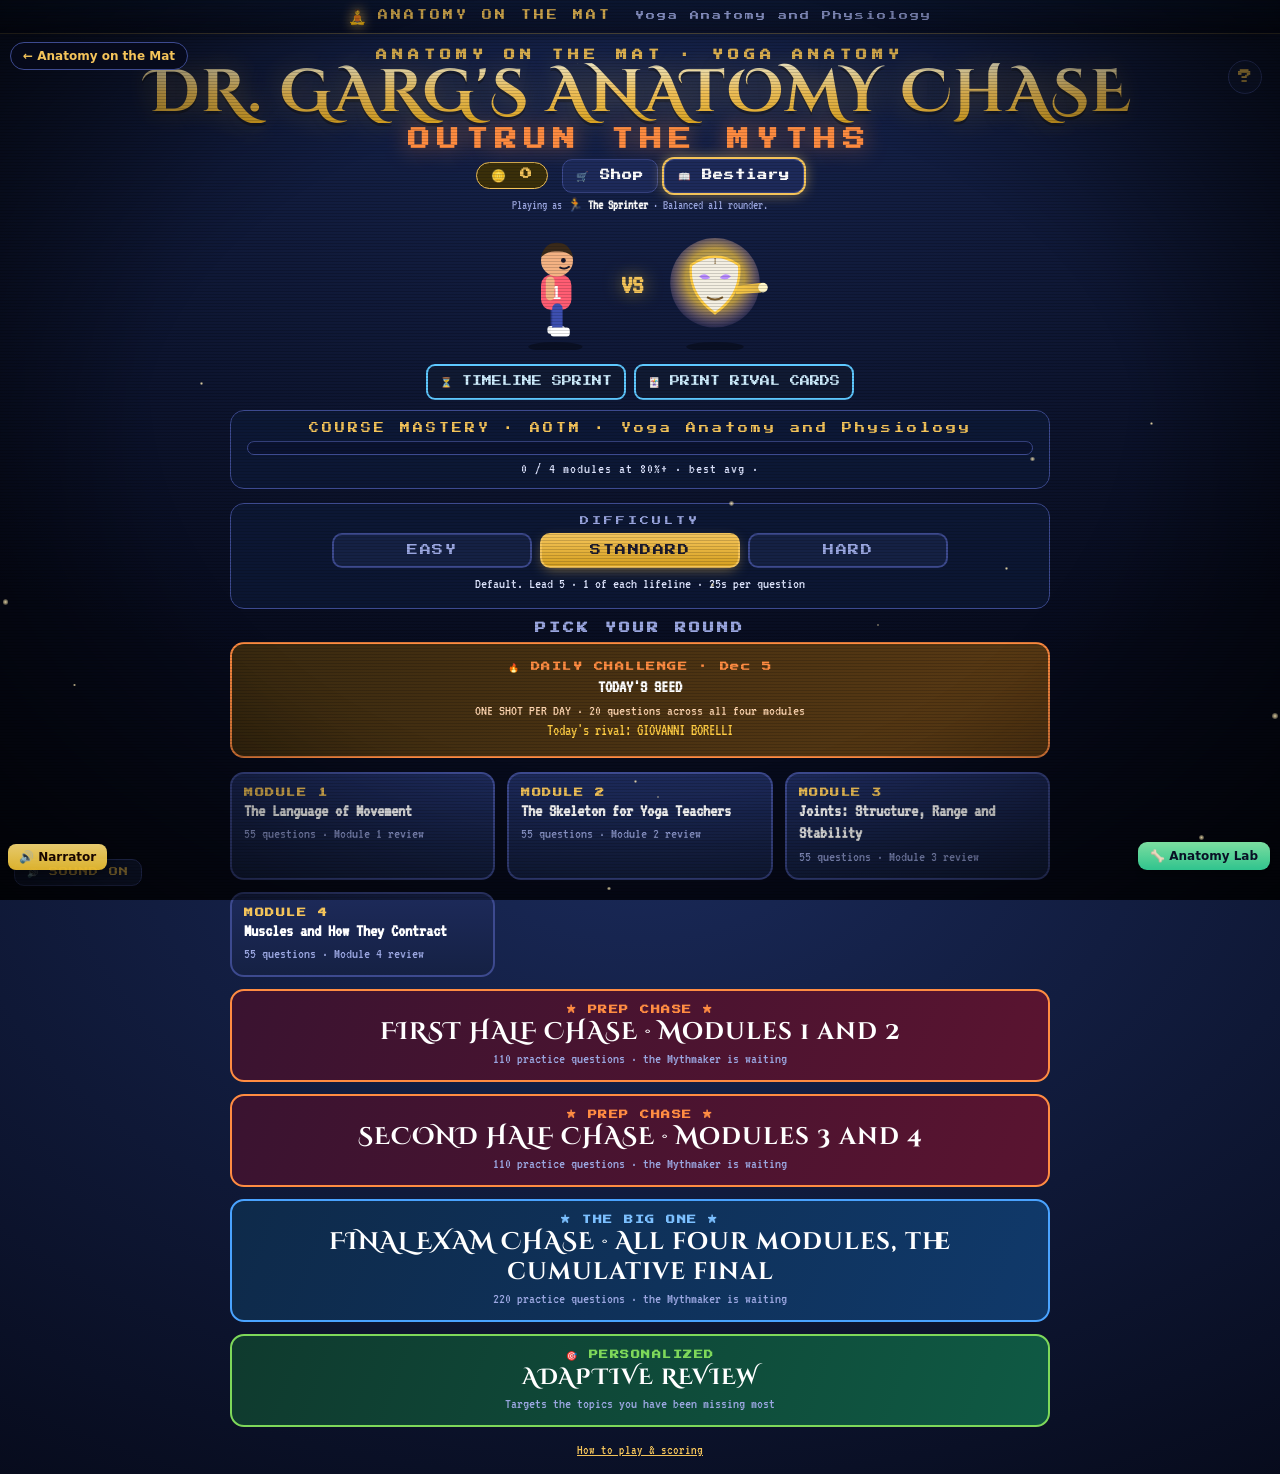
==== chase/index.html @ 0b1654d4 "Add files via upload" ====
<!DOCTYPE html>
<html lang="en">
<head>
<meta charset="UTF-8">
<meta name="viewport" content="width=device-width, initial-scale=1.0, viewport-fit=cover">
<meta name="theme-color" content="#0e1b3a">
<meta name="apple-mobile-web-app-capable" content="yes">
<meta name="apple-mobile-web-app-status-bar-style" content="black-translucent">
<meta name="apple-mobile-web-app-title" content="Anatomy Chase">
<title>Dr. Garg's Anatomy Chase · Anatomy on the Mat</title>
<style id="ngfx-style">
@media (prefers-reduced-motion:no-preference){
  button,[role="button"],.btn,[class*="btn"]{transition:transform .15s cubic-bezier(.34,1.56,.64,1),filter .2s ease,box-shadow .2s ease!important}
  button:hover,[role="button"]:hover,.btn:hover,[class*="btn"]:hover{transform:translateY(-2px) scale(1.02);filter:brightness(1.1)}
  button:active,[role="button"]:active,.btn:active,[class*="btn"]:active{transform:scale(.96);filter:brightness(.94)}
  body{animation:ngfxIn .5s ease both}
}
@keyframes ngfxIn{from{opacity:0}to{opacity:1}}
html{scroll-behavior:smooth}
.ngfx-rip{position:fixed;left:0;top:0;width:14px;height:14px;border-radius:50%;background:radial-gradient(circle,rgba(255,255,255,.7),rgba(255,255,255,0) 70%);pointer-events:none;transform:translate(-50%,-50%) scale(0);mix-blend-mode:screen;z-index:2147483600;animation:ngfxRip .5s ease-out forwards}
@keyframes ngfxRip{to{transform:translate(-50%,-50%) scale(13);opacity:0}}
</style>
<script id="ngfx-js">
(function(){if(window.__ngfx)return;window.__ngfx=1;
var rm=window.matchMedia&&window.matchMedia('(prefers-reduced-motion:reduce)').matches;if(rm)return;
document.addEventListener('click',function(e){var x=e.clientX,y=e.clientY;if(!x&&!y)return;var s=document.createElement('span');s.className='ngfx-rip';s.style.left=x+'px';s.style.top=y+'px';(document.body||document.documentElement).appendChild(s);setTimeout(function(){if(s.parentNode)s.parentNode.removeChild(s);},520);},true);
})();
</script>

<link rel="preconnect" href="https://fonts.googleapis.com">
<link rel="preconnect" href="https://fonts.gstatic.com" crossorigin>
<link href="https://fonts.googleapis.com/css2?family=Press+Start+2P&family=VT323&family=Cinzel+Decorative:wght@700;900&family=Silkscreen:wght@400;700&display=swap" rel="stylesheet">
<!-- Question banks inlined below (single-file deployment, Anatomy on the Mat) -->
<script>
/* ============================================================================
   ANATOMY ON THE MAT · YOGA ANATOMY — QUESTION BANKS
   Edit freely. Each question object:
     q  : the question prompt
     a  : array of answer choices (2–6)
     c  : array of correct answer index(es), 0-based. If more than one -> "select all that apply".
     t  : topic tag (used for analytics)
     fb : feedback shown after answering (optional but recommended)
   Keep this file in the SAME folder as index.html.
   ============================================================================ */
window.HOH3015DATA = {"course": "Anatomy on the Mat · Yoga Anatomy and Physiology", "slides": {"1": {"Why Anatomy": "Module 1, Lesson 1.1 \"Why anatomy makes a better yoga teacher\"", "Scope of Practice": "Module 1, Lesson 1.1 \"Why anatomy makes a better yoga teacher\"", "Fascia and Myths": "Module 1, Lesson 1.1 \"Why anatomy makes a better yoga teacher\"", "Anatomical Position": "Module 1, Lesson 1.2 \"Anatomical position, planes and axes, seen through three standing poses\"", "Directional Terms": "Module 1, Lesson 1.2 \"Anatomical position, planes and axes, seen through three standing poses\"", "Planes and Axes": "Module 1, Lesson 1.2 \"Anatomical position, planes and axes, seen through three standing poses\"", "Pose Analysis": "Module 1, Lesson 1.2 \"Anatomical position, planes and axes, seen through three standing poses\"", "Joint Movements": "Module 1, Lesson 1.3 \"Movement vocabulary: flexion, extension, abduction, adduction, rotation and special terms\"", "Ankle and Forearm": "Module 1, Lesson 1.3 \"Movement vocabulary: flexion, extension, abduction, adduction, rotation and special terms\"", "Shoulder Blade": "Module 1, Lesson 1.3 \"Movement vocabulary: flexion, extension, abduction, adduction, rotation and special terms\"", "Tissues": "Module 1, Lesson 1.4 \"Tissues in brief: bone, cartilage, ligament, tendon, fascia, muscle\""}, "2": {"Axial and Appendicular": "Module 2, Lesson 2.1 \"Axial and appendicular skeleton: what bones do\"", "Bone Basics": "Module 2, Lesson 2.1 \"Axial and appendicular skeleton: what bones do\"", "Teaching Judgment": "Module 2, Lesson 2.1 \"Axial and appendicular skeleton: what bones do\"", "Spine": "Module 2, Lesson 2.2 \"Skull, spine, ribs and sternum\"", "Ribs and Sternum": "Module 2, Lesson 2.2 \"Skull, spine, ribs and sternum\"", "Skull and Neck": "Module 2, Lesson 2.2 \"Skull, spine, ribs and sternum\"", "Shoulder Girdle": "Module 2, Lesson 2.3 \"Shoulder girdle and upper limb, down to the weight bearing hand\"", "Arm and Hand": "Module 2, Lesson 2.3 \"Shoulder girdle and upper limb, down to the weight bearing hand\"", "Pelvis and Hip": "Module 2, Lesson 2.4 \"Pelvis and lower limb, down to the foot as foundation\"", "Leg and Foot": "Module 2, Lesson 2.4 \"Pelvis and lower limb, down to the foot as foundation\"", "Landmarks": "Module 2, Lesson 2.5 \"Landmarks you can see and cue: ASIS, iliac crest, greater trochanter, acromion, C7, malleoli\""}, "3": {"Joint classes": "Module 3, Lesson 3.1 \"Fibrous, cartilaginous and synovial joints\"", "Synovial joints": "Module 3, Lesson 3.2 \"The six synovial joint types and the movements each allows\"", "Movement terms": "Module 3, Lesson 3.2 \"The six synovial joint types and the movements each allows\"", "Pose actions": "Module 3, Lesson 3.2 \"The six synovial joint types and the movements each allows\"", "Knee": "Module 3, Lesson 3.2 \"The six synovial joint types and the movements each allows\"", "Tension vs compression": "Module 3, Lesson 3.3 \"Range of motion: tension versus compression and individual bone shape\"", "Bone shape": "Module 3, Lesson 3.3 \"Range of motion: tension versus compression and individual bone shape\"", "Passive stability": "Module 3, Lesson 3.4 \"Joint stabilization: passive (ligament, capsule, bony fit) and active (muscle)\"", "Active stability": "Module 3, Lesson 3.4 \"Joint stabilization: passive (ligament, capsule, bony fit) and active (muscle)\"", "Hip and shoulder": "Module 3, Lesson 3.4 \"Joint stabilization: passive (ligament, capsule, bony fit) and active (muscle)\"", "Hypermobility": "Module 3, Lesson 3.5 \"Hypermobility and hypomobility in the yoga room\""}, "4": {"Muscle structure": "Module 4, Lesson 4.1 \"Muscle structure and how a muscle shortens\"", "Sliding filament": "Module 4, Lesson 4.1 \"Muscle structure and how a muscle shortens\"", "Motor units": "Module 4, Lesson 4.1 \"Muscle structure and how a muscle shortens\"", "Contraction types": "Module 4, Lesson 4.2 \"Concentric, eccentric and isometric: lowering through Chaturanga, holding Chair\"", "Muscle roles": "Module 4, Lesson 4.3 \"Agonist, antagonist, synergist and stabilizer\"", "Cueing language": "Module 4, Lesson 4.3 \"Agonist, antagonist, synergist and stabilizer\"", "Reflexes and sensors": "Module 4, Lesson 4.4 \"Reciprocal inhibition, the stretch reflex and the Golgi tendon organ\"", "PNF stretching": "Module 4, Lesson 4.4 \"Reciprocal inhibition, the stretch reflex and the Golgi tendon organ\"", "Flexibility science": "Module 4, Lesson 4.5 \"What flexibility is: nervous system tolerance and tissue length\"", "Fascia": "Module 4, Lesson 4.6 \"Fascia without the hype\"", "Bridge": "Module 4, Lesson 4.7 \"Pose lab: muscle roles in Warrior III and Bridge\"", "Warrior III": "Module 4, Lesson 4.7 \"Pose lab: muscle roles in Warrior III and Bridge\""}}, "weeks": {"1": {"title": "Chapter 1: The Language of Movement", "questions": [{"q": "A new teacher says, \"I do not need anatomy words, I just say what feels right.\" Which benefit of shared anatomy vocabulary best answers her?", "a": ["It lets her diagnose the injuries students bring to class", "It removes the need to watch how students actually move", "It proves that one perfect alignment fits every body", "Cues mean the same thing to every student every time"], "c": [3], "t": "Why Anatomy", "fb": "Shared words make cues precise and repeatable. Diagnosing is outside a teacher's scope, and vocabulary never replaces watching the room.", "d": "e", "s": "Module 1, Lesson 1.1 \"Why anatomy makes a better yoga teacher\""}, {"q": "Which order do the four steps of every lesson in this course follow?", "a": ["See it, Feel it, Cue it, Check it", "Feel it, See it, Check it, Cue it", "See it, Cue it, Feel it, Check it", "Cue it, See it, Feel it, Check it"], "c": [0], "t": "Why Anatomy", "fb": "You look at the structure, find it in your own body, turn it into plain words, then test yourself. Cueing before feeling is tempting, but you cannot cue well what you have not felt.", "d": "m", "s": "Module 1, Lesson 1.1 \"Why anatomy makes a better yoga teacher\""}, {"q": "Two students in the same Warrior II look quite different from each other. What best explains this?", "a": ["Only one of them has learned the one correct alignment for the pose", "The pose has no real shape so anything counts as Warrior II", "The less flexible student is simply not practising hard enough yet", "Bones, joints and connective tissue vary from person to person"], "c": [3], "t": "Why Anatomy", "fb": "Body structure varies, so the same pose looks and feels different in different bodies. Assuming one student is wrong ignores that variation.", "d": "m", "s": "Module 1, Lesson 1.1 \"Why anatomy makes a better yoga teacher\""}, {"q": "During Triangle, a student mentions sharp pain along the inside of her knee. What is the best first response?", "a": ["Tell her which ligament is probably sprained and what will fix it fast", "Cue her to hold the pose a little longer so the joint adapts to it", "Offer an easier option or rest, and suggest a clinician if pain persists", "Say nothing to her unless she brings it up a second time in class"], "c": [2], "t": "Scope of Practice", "fb": "Teachers adapt and refer. Naming a likely injury is diagnosing, and holding longer through sharp pain is poor advice in any class.", "d": "e", "s": "Module 1, Lesson 1.1 \"Why anatomy makes a better yoga teacher\""}, {"q": "A student reports numbness and tingling down one leg in a Forward Fold. What fits a yoga teacher's scope?", "a": ["Say it is probably sciatica and suggest some stretches to try at home", "Ask her to breathe through it for a few more rounds to see if it settles", "Adjust her pelvis by hand to relieve the pressure on the nerve", "Ease out, offer a comfortable option and suggest a doctor or physical therapist"], "c": [3], "t": "Scope of Practice", "fb": "Numbness and tingling call for a referral, not a guess. Saying it is probably sciatica is a diagnosis a teacher cannot make.", "d": "m", "s": "Module 1, Lesson 1.1 \"Why anatomy makes a better yoga teacher\""}, {"q": "Why is telling a student \"your pelvis is out\" outside a teacher's scope, even for a teacher who knows anatomy well?", "a": ["Teachers are not allowed to use any body part names in a yoga class", "A diagnosis needs a history, an exam and sometimes imaging, so a guess may be wrong", "Pain in a pose only ever comes from muscle, so any guess is pointless", "Students do not want to hear anything about their own bodies in class"], "c": [1], "t": "Scope of Practice", "fb": "Even trained clinicians need more than a look at a pose to diagnose. Anatomy knowledge is still valuable for adapting poses and deciding when to refer.", "d": "h", "s": "Module 1, Lesson 1.1 \"Why anatomy makes a better yoga teacher\""}, {"q": "Which of these claims about yoga is well supported by research?", "a": ["Slow breathing can calm many people", "Twists wring toxins out of the organs", "Stretching releases emotions stored in fascia", "One perfect alignment suits every body"], "c": [0], "t": "Fascia and Myths", "fb": "Calming breath work has reasonable support. The other three are popular claims without good evidence, and bones vary too much for one alignment to fit all.", "d": "e", "s": "Module 1, Lesson 1.1 \"Why anatomy makes a better yoga teacher\""}, {"q": "Which statement to a class is both accurate and within a teacher's scope?", "a": ["This pose realigns your pelvis, so your back pain should fade away by itself", "Holding here releases old emotions that are stored deep in your fascia", "This shape is the one correct shape for every skeleton in the room", "Standing poses load your bones and muscles, and practice can improve balance"], "c": [3], "t": "Fascia and Myths", "fb": "Regular loading and improved balance are reasonably supported. The other statements promise treatment, repeat an unproven myth, or ignore how much bones differ.", "d": "h", "s": "Module 1, Lesson 1.1 \"Why anatomy makes a better yoga teacher\""}, {"q": "In the Feel it step, students sway in Mountain before learning any new terms. Why does feeling come first?", "a": ["Feeling comes first, and words then make the sensation shareable", "Words are unimportant once a student can feel a pose in their own body", "A felt sensation is enough to prove that the anatomy claim is true", "Students cannot learn any new words until they can name every muscle"], "c": [0], "t": "Why Anatomy", "fb": "Anatomy you have felt sticks better, and then words let you share it. Feeling something does not prove an anatomical claim, and you do not need every muscle name first.", "d": "m", "s": "Module 1, Lesson 1.1 \"Why anatomy makes a better yoga teacher\""}, {"q": "In anatomical position, where do the palms and thumbs point?", "a": ["Palms back, thumbs toward the body", "Palms forward, thumbs away from the body", "Palms toward the thighs, thumbs pointing forward", "Palms up, thumbs pointing toward the feet"], "c": [1], "t": "Anatomical Position", "fb": "Palms face forward with the thumbs out to the sides. Palms toward the thighs is the relaxed Mountain habit, not anatomical position.", "d": "e", "s": "Module 1, Lesson 1.2 \"Anatomical position, planes and axes, seen through three standing poses\""}, {"q": "Why do anatomists use one agreed starting posture?", "a": ["So every pose can be judged as either correct or incorrect by teachers", "So students learn to stand with one perfect alignment all the time", "So movement terms no longer need a specific joint to be named", "So up, front and inward mean the same in whatever position a body is"], "c": [3], "t": "Anatomical Position", "fb": "Anatomical position is a reference map, not a standard of correct posture. Terms are named from it, so they stay the same however a body is lying or twisting.", "d": "m", "s": "Module 1, Lesson 1.2 \"Anatomical position, planes and axes, seen through three standing poses\""}, {"q": "What is the main difference between Mountain pose and anatomical position?", "a": ["In Mountain the feet are turned out to the sides", "In Mountain the knees are always slightly bent", "In Mountain the palms usually face the thighs, not forward", "In Mountain the head tilts slightly up"], "c": [2], "t": "Anatomical Position", "fb": "Mountain is almost identical, but most students let the palms rest toward the thighs. Turn the palms forward and they are in anatomical position.", "d": "e", "s": "Module 1, Lesson 1.2 \"Anatomical position, planes and axes, seen through three standing poses\""}, {"q": "A student stands in Mountain. Which statement is correct?", "a": ["The knees are superior to the ankles", "The knees are inferior to the ankles", "The ankles are proximal to the knees", "The ankles are medial to the knees"], "c": [0], "t": "Directional Terms", "fb": "Superior means toward the head, so the knees sit above the ankles. Proximal and distal describe limbs, and the ankle is actually distal to the knee, not proximal.", "d": "m", "s": "Module 1, Lesson 1.2 \"Anatomical position, planes and axes, seen through three standing poses\""}, {"q": "Which term describes the big toe compared with the little toe?", "a": ["Medial", "Lateral", "Distal", "Posterior"], "c": [0], "t": "Directional Terms", "fb": "The big toe is toward the midline of the body, so it is on the medial side of the foot. Lateral is the opposite, away from the midline.", "d": "e", "s": "Module 1, Lesson 1.2 \"Anatomical position, planes and axes, seen through three standing poses\""}, {"q": "In Downward Dog, how is the wrist described relative to the elbow?", "a": ["Distal, as it is farther out", "Proximal, because it is closer to the trunk", "Superior, because it is nearer the head", "Medial, because it is closer to the midline"], "c": [0], "t": "Directional Terms", "fb": "Distal means farther from where the limb joins the trunk, and the wrist is farther out than the elbow. Proximal describes the elbow relative to the wrist.", "d": "e", "s": "Module 1, Lesson 1.2 \"Anatomical position, planes and axes, seen through three standing poses\""}, {"q": "Which plane divides the body into left and right parts?", "a": ["Frontal plane", "Sagittal plane", "Transverse plane", "Horizontal plane"], "c": [1], "t": "Planes and Axes", "fb": "The sagittal plane splits left from right, and forward and back movements happen in it. The frontal plane splits front from back.", "d": "e", "s": "Module 1, Lesson 1.2 \"Anatomical position, planes and axes, seen through three standing poses\""}, {"q": "A student folds forward from Mountain. Around which axis does the fold turn?", "a": ["A vertical axis running from head to toe", "A front to back axis through the navel", "A diagonal axis through the shoulders", "A side to side axis through the hips"], "c": [3], "t": "Planes and Axes", "fb": "A forward fold happens in the sagittal plane, and its hinge is a side to side line through the hips. A vertical axis belongs to twisting.", "d": "m", "s": "Module 1, Lesson 1.2 \"Anatomical position, planes and axes, seen through three standing poses\""}, {"q": "In a seated twist, the spine turns around which axis?", "a": ["A side to side axis through the hips", "A front to back axis through the chest", "A vertical axis running head to toe", "No axis, because twists are not hinge movements"], "c": [2], "t": "Planes and Axes", "fb": "Twisting is rotation in the transverse plane and it turns around a vertical axis. The side to side axis is the hinge of forward folds.", "d": "m", "s": "Module 1, Lesson 1.2 \"Anatomical position, planes and axes, seen through three standing poses\""}, {"q": "When the arms lift out to the sides into Warrior II, they move in the frontal plane. Which axis do they turn around?", "a": ["A side to side axis", "A front to back axis", "A vertical axis", "There is no axis for arm movements"], "c": [1], "t": "Planes and Axes", "fb": "Every plane has a matching axis at right angles to it, and for the frontal plane that is a front to back line. A side to side axis goes with forward and back movement.", "d": "h", "s": "Module 1, Lesson 1.2 \"Anatomical position, planes and axes, seen through three standing poses\""}, {"q": "How does an axis relate to its plane of movement?", "a": ["It lies flat within the plane, like a sheet", "It sits at right angles to the plane, like a hinge", "It runs parallel to the plane along its edge", "It is the same thing as the plane in a different name"], "c": [1], "t": "Planes and Axes", "fb": "The axis is a hinge line at right angles to the plane it turns through. Thinking of a door hinge helps, since the door swings in a plane the hinge stands square to.", "d": "m", "s": "Module 1, Lesson 1.2 \"Anatomical position, planes and axes, seen through three standing poses\""}, {"q": "Which of these movements is mainly in the sagittal plane?", "a": ["Lifting the arms out to the sides into Warrior II", "Lifting the arms forward, as in Warrior I", "Turning the chest into a seated twist", "Tilting sideways in Gate pose"], "c": [1], "t": "Planes and Axes", "fb": "Forward and back movement is sagittal, so raising the arms in front of you fits. Out to the side is frontal, and turning is transverse.", "d": "m", "s": "Module 1, Lesson 1.2 \"Anatomical position, planes and axes, seen through three standing poses\""}, {"q": "In Warrior II a student bends the front knee. In which plane does that knee movement mainly happen?", "a": ["The frontal plane of that leg", "The transverse plane of that leg", "The sagittal plane of that leg", "It happens in no plane"], "c": [2], "t": "Pose Analysis", "fb": "The knee bends forward and back relative to the leg, which is sagittal motion for the knee. The arms and the hip turn use other planes, which is why real poses mix planes.", "d": "h", "s": "Module 1, Lesson 1.2 \"Anatomical position, planes and axes, seen through three standing poses\""}, {"q": "A teacher cues Triangle as if the body is pressed between two panes of glass. What is the best refinement?", "a": ["The image is exact, so any turn of the pelvis is an error that needs fixing", "The image only applies to poses that happen in the sagittal plane", "The glass means the front hip should not flex or turn at all", "The frontal plane is a useful guide, but most pelvises turn a little toward the floor"], "c": [3], "t": "Pose Analysis", "fb": "Planes are a naming tool, not a demand that a pose stay flat. Forcing the pelvis flat can strain the knee or lower back.", "d": "h", "s": "Module 1, Lesson 1.2 \"Anatomical position, planes and axes, seen through three standing poses\""}, {"q": "Which description of Triangle matches the lesson?", "a": ["The front hip flexes and the trunk tilts sideways in the frontal plane", "The front hip extends and the trunk rotates in the transverse plane, all at once", "The front hip adducts and the trunk flexes forward over the front thigh", "The front hip rotates internally and the trunk extends backward"], "c": [0], "t": "Pose Analysis", "fb": "The front hip flexes as the pelvis tips over the front thigh, and the trunk adds side tilt in the frontal plane. The other options reverse the actions.", "d": "m", "s": "Module 1, Lesson 1.2 \"Anatomical position, planes and axes, seen through three standing poses\""}, {"q": "A student bends her knees to sit into Chair pose. What happens to the angle at her knees?", "a": ["It decreases, which is flexion", "It increases, which is extension", "It stays the same, which is rotation", "It decreases, which is abduction"], "c": [0], "t": "Joint Movements", "fb": "Flexion usually decreases the angle between two bones, and bending the knees does exactly that. Extension would be the return to standing.", "d": "e", "s": "Module 1, Lesson 1.3 \"Movement vocabulary: flexion, extension, abduction, adduction, rotation and special terms\""}, {"q": "After Warrior II, a student lowers her arms back to her sides. What is that movement called?", "a": ["Abduction", "Extension", "Adduction", "Internal rotation"], "c": [2], "t": "Joint Movements", "fb": "Moving a limb toward the midline is adduction. Abduction is the lift out to the side, which is the tempting partner term.", "d": "e", "s": "Module 1, Lesson 1.3 \"Movement vocabulary: flexion, extension, abduction, adduction, rotation and special terms\""}, {"q": "A student turns her thigh so the knee points inward. What movement is this at the hip?", "a": ["Internal rotation", "External rotation", "Adduction", "Flexion"], "c": [0], "t": "Joint Movements", "fb": "Internal, or medial, rotation turns the front of the limb toward the midline. External rotation turns it away, as in the front leg of Warrior II.", "d": "e", "s": "Module 1, Lesson 1.3 \"Movement vocabulary: flexion, extension, abduction, adduction, rotation and special terms\""}, {"q": "Which pair of movements belongs mainly in the transverse plane?", "a": ["Flexion and extension", "Internal and external rotation", "Abduction and adduction", "Dorsiflexion and plantarflexion"], "c": [1], "t": "Joint Movements", "fb": "Rotations turn around a vertical axis in the transverse plane. Flexion, extension, dorsiflexion and plantarflexion are sagittal, while abduction and adduction are frontal.", "d": "m", "s": "Module 1, Lesson 1.3 \"Movement vocabulary: flexion, extension, abduction, adduction, rotation and special terms\""}, {"q": "With her arms already at shoulder height, a student sweeps them back and out from in front of her into Warrior II. What is this movement?", "a": ["Shoulder extension", "Circumduction", "Horizontal abduction", "Lateral flexion"], "c": [2], "t": "Joint Movements", "fb": "An arm at shoulder height sweeping back and out is horizontal abduction. Circumduction is a circle, and lateral flexion is a side bend of the spine.", "d": "m", "s": "Module 1, Lesson 1.3 \"Movement vocabulary: flexion, extension, abduction, adduction, rotation and special terms\""}, {"q": "A student draws big arm circles as a warm up. What is circumduction made of?", "a": ["A single long rotation around a vertical axis in one plane", "Flexion and extension done very quickly, over and over", "Flexion, abduction, extension and adduction in sequence", "Elevation and depression of both shoulder blades"], "c": [2], "t": "Joint Movements", "fb": "Circumduction is not a separate kind of movement but a combination of four in sequence. Shoulder blade terms describe a different structure.", "d": "m", "s": "Module 1, Lesson 1.3 \"Movement vocabulary: flexion, extension, abduction, adduction, rotation and special terms\""}, {"q": "A student bends her spine sideways in Gate pose. What is this movement called?", "a": ["Horizontal abduction", "Spinal rotation", "Lateral flexion", "Circumduction"], "c": [2], "t": "Joint Movements", "fb": "Side bending of the spine or neck is lateral flexion, and it happens in the frontal plane. Rotation would be a twist instead.", "d": "m", "s": "Module 1, Lesson 1.3 \"Movement vocabulary: flexion, extension, abduction, adduction, rotation and special terms\""}, {"q": "In Eagle pose the arms sweep across the chest at shoulder height. Which term and plane fit best?", "a": ["Adduction, in the frontal plane of the body", "Flexion, in the sagittal plane of the body", "Horizontal adduction, transverse plane", "Circumduction, in the sagittal plane again"], "c": [2], "t": "Joint Movements", "fb": "An arm at shoulder height sweeping across the chest is horizontal adduction, and it belongs to the transverse plane. Plain adduction would bring the arm down toward the side.", "d": "h", "s": "Module 1, Lesson 1.3 \"Movement vocabulary: flexion, extension, abduction, adduction, rotation and special terms\""}, {"q": "The tops of the feet rest on the mat in Cobra. What is happening at the ankles?", "a": ["Dorsiflexion", "Eversion", "Inversion", "Plantarflexion"], "c": [3], "t": "Ankle and Forearm", "fb": "Pointing the foot is plantarflexion. Dorsiflexion is the opposite, bringing the top of the foot toward the shin as in Chair.", "d": "e", "s": "Module 1, Lesson 1.3 \"Movement vocabulary: flexion, extension, abduction, adduction, rotation and special terms\""}, {"q": "In Tree pose the standing foot wobbles as the sole tilts inward and outward. What are these two movements?", "a": ["Inversion and eversion", "Dorsiflexion and plantarflexion", "Pronation and supination", "Adduction and abduction"], "c": [0], "t": "Ankle and Forearm", "fb": "Inversion tilts the sole in and eversion tilts it out, and you feel both as tiny balance corrections. Pronation and supination belong to the forearm.", "d": "m", "s": "Module 1, Lesson 1.3 \"Movement vocabulary: flexion, extension, abduction, adduction, rotation and special terms\""}, {"q": "A student places her hands on the mat in Downward Dog. What position are her forearms in?", "a": ["Supinated, with the palms turned up", "Everted, with the palms turned out", "Elevated, with the palms turned back", "Pronated, with the palms turned down"], "c": [3], "t": "Ankle and Forearm", "fb": "Pronation turns the palm down. Supination turns it up, which is the tempting opposite term.", "d": "m", "s": "Module 1, Lesson 1.3 \"Movement vocabulary: flexion, extension, abduction, adduction, rotation and special terms\""}, {"q": "A teacher uses the trick that you can hold a bowl of soup in a supinated hand. Which position does this recall?", "a": ["Palm turned up", "Palm turned down", "Palm turned outward with the thumb down", "Palm turned toward the thigh"], "c": [0], "t": "Ankle and Forearm", "fb": "Supination turns the palm up, like carrying soup. Pronation turns it down, as on the mat in Downward Dog.", "d": "m", "s": "Module 1, Lesson 1.3 \"Movement vocabulary: flexion, extension, abduction, adduction, rotation and special terms\""}, {"q": "In Plank, a student presses the floor away so the shoulder blades wrap forward around the ribs. What is this movement?", "a": ["Retraction", "Elevation", "Depression", "Protraction"], "c": [3], "t": "Shoulder Blade", "fb": "Wrapping the blades forward around the ribs is protraction. Retraction draws them back toward the spine.", "d": "e", "s": "Module 1, Lesson 1.3 \"Movement vocabulary: flexion, extension, abduction, adduction, rotation and special terms\""}, {"q": "In Cobra, the shoulder blades draw toward the spine. Which term describes this?", "a": ["Protraction", "Retraction", "Upward rotation", "Depression"], "c": [1], "t": "Shoulder Blade", "fb": "Drawing the blades toward the spine is retraction. Protraction is the opposite wrap forward, and depression means lowering the blades.", "d": "m", "s": "Module 1, Lesson 1.3 \"Movement vocabulary: flexion, extension, abduction, adduction, rotation and special terms\""}, {"q": "As a student lifts her arms overhead, the shoulder socket turns to face upward. What is the blade doing, and what does it mean for cueing?", "a": ["It depresses, which should always be encouraged with cues", "It retracts, which should be locked in place using cues", "It rotates upward, which is normal and not to be fought with cues", "It rotates downward, which protects the joint in the lift"], "c": [2], "t": "Shoulder Blade", "fb": "Upward rotation happens automatically as the arms rise. Cues that pin the shoulders down and back work against this normal mechanic.", "d": "h", "s": "Module 1, Lesson 1.3 \"Movement vocabulary: flexion, extension, abduction, adduction, rotation and special terms\""}, {"q": "Which description of how the shoulder blade moves as the arm lifts overhead matches the lesson?", "a": ["Roughly one degree of blade rotation for every ten degrees of arm lift", "Roughly two degrees of blade rotation for every one degree of arm lift", "No blade movement until the arm passes shoulder height", "Roughly one degree of blade rotation for every two degrees of arm lift"], "c": [3], "t": "Shoulder Blade", "fb": "The blade rotates upward in step with the arm, at roughly a one to two ratio. That is why overhead reach needs the blade free to move.", "d": "h", "s": "Module 1, Lesson 1.3 \"Movement vocabulary: flexion, extension, abduction, adduction, rotation and special terms\""}, {"q": "In Warrior II, what are the back leg's hip and knee doing?", "a": ["The hip is adducted and the knee is extended", "The hip is abducted and the knee is extended", "The hip is abducted and the knee is flexed", "The hip is flexed and the knee is extended"], "c": [1], "t": "Pose Analysis", "fb": "The back leg is out to the side, which is abduction, and it is straight, which is knee extension. The bent knee belongs to the front leg.", "d": "m", "s": "Module 1, Lesson 1.3 \"Movement vocabulary: flexion, extension, abduction, adduction, rotation and special terms\""}, {"q": "Which joint by joint description of Warrior II is correct?", "a": ["Front knee extended, front ankle plantarflexed, shoulders abducted", "Front knee flexed, front ankle plantarflexed, shoulders adducted", "Front knee flexed, front ankle dorsiflexed, shoulders abducted", "Front knee extended, front ankle dorsiflexed, shoulders flexed"], "c": [2], "t": "Pose Analysis", "fb": "The front knee bends, the shin leans forward over the ankle, and the arms lift out to the sides. Each wrong option swaps at least one term for its opposite.", "d": "h", "s": "Module 1, Lesson 1.3 \"Movement vocabulary: flexion, extension, abduction, adduction, rotation and special terms\""}, {"q": "A student asks what the ligaments around her knee do. What is the best answer?", "a": ["They join muscle to bone and pull the leg into position", "They join bone to bone and guide and limit joint motion", "They cover the bone ends to reduce friction", "They wrap muscles into one continuous web"], "c": [1], "t": "Tissues", "fb": "Ligaments connect bone to bone. Tendons connect muscle to bone, and cartilage is the smooth cover on the joint surfaces.", "d": "e", "s": "Module 1, Lesson 1.4 \"Tissues in brief: bone, cartilage, ligament, tendon, fascia, muscle\""}, {"q": "The Achilles tendon joins the calf muscles to which structure?", "a": ["The heel bone", "The shin bone", "The kneecap", "The ankle ligament"], "c": [0], "t": "Tissues", "fb": "Tendons connect muscle to bone, and the Achilles is the strongest tendon in the body. It reaches down to the heel bone.", "d": "e", "s": "Module 1, Lesson 1.4 \"Tissues in brief: bone, cartilage, ligament, tendon, fascia, muscle\""}, {"q": "Which tissue is the one that contracts?", "a": ["Cartilage", "Fascia", "Muscle", "Ligament"], "c": [2], "t": "Tissues", "fb": "Muscle is the contractile tissue. Fascia wraps and links tissues but does not contract to move a bone.", "d": "m", "s": "Module 1, Lesson 1.4 \"Tissues in brief: bone, cartilage, ligament, tendon, fascia, muscle\""}, {"q": "Why does articular cartilage heal so slowly?", "a": ["It has so many nerve endings that repair is always blocked", "It has no blood vessels and relies on diffusion from joint fluid", "It is made of the same living material as bone marrow does", "It is rarely loaded in yoga, so the body ignores it"], "c": [1], "t": "Tissues", "fb": "Without a blood supply, cartilage relies on joint fluid, which movement helps circulate. The more blood supply a tissue has, the faster it adapts.", "d": "m", "s": "Module 1, Lesson 1.4 \"Tissues in brief: bone, cartilage, ligament, tendon, fascia, muscle\""}, {"q": "Which order of adaptation speed, fastest to slowest, matches the lesson?", "a": ["Ligament and cartilage, then muscle, then tendon and bone", "Tendon and bone, then ligament, then muscle and cartilage", "Cartilage, then muscle, then bone and ligament", "Muscle, then tendon and bone, then ligament and cartilage"], "c": [3], "t": "Tissues", "fb": "Muscle has a rich blood supply and adapts in weeks, tendon and bone take months, and ligament and cartilage are slowest. Ordering them by how tough they feel is the tempting mistake.", "d": "h", "s": "Module 1, Lesson 1.4 \"Tissues in brief: bone, cartilage, ligament, tendon, fascia, muscle\""}, {"q": "A student wants to gain flexibility by hanging into the end range of her joints to stretch her ligaments. Why is this poor advice?", "a": ["Ligaments tighten up permanently after any kind of stretch", "Ligaments are muscle, so they need strength and not length", "Overstretched ligaments heal slowly and may stay a bit looser", "Ligaments have no nerves at all, so damage goes unnoticed"], "c": [2], "t": "Tissues", "fb": "Ligaments stabilise joints and have a limited blood supply, so flexibility work should target muscle. They do contain position sensing nerves, so the last option is wrong.", "d": "m", "s": "Module 1, Lesson 1.4 \"Tissues in brief: bone, cartilage, ligament, tendon, fascia, muscle\""}, {"q": "Which statement about bone is accurate?", "a": ["It is dry and unchanging once the growth years are over", "It has no blood supply at all, like articular cartilage", "It has blood vessels and nerves and remodels with load", "It stores minerals but never makes any blood cells"], "c": [2], "t": "Tissues", "fb": "Bone is living tissue that stores minerals, makes blood cells in marrow and remodels with load. Calling it dead like a museum skeleton is the common mistake.", "d": "m", "s": "Module 1, Lesson 1.4 \"Tissues in brief: bone, cartilage, ligament, tendon, fascia, muscle\""}, {"q": "How many bones are in the adult skeleton?", "a": ["206", "106", "306", "412"], "c": [0], "t": "Tissues", "fb": "The adult skeleton has 206 bones. They are living tissue, not a dry frame.", "d": "e", "s": "Module 1, Lesson 1.4 \"Tissues in brief: bone, cartilage, ligament, tendon, fascia, muscle\""}, {"q": "In Downward Dog, a student pedals her heels slowly. Which sensation is welcome?", "a": ["A sharp pull right at the Achilles tendon", "A pinching feeling at the back of the knee joint", "A hot, localised jab at the heel bone", "A broad stretch in the belly of the calf muscle"], "c": [3], "t": "Tissues", "fb": "Muscle stretch is welcome, while sharp joint or tendon sensations are a signal to back off and bend the knees.", "d": "m", "s": "Module 1, Lesson 1.4 \"Tissues in brief: bone, cartilage, ligament, tendon, fascia, muscle\""}, {"q": "Which statement about fascia is accurate?", "a": ["It is a single large muscle that contracts to pull on bones", "It wraps muscles and organs and is rich in sensory nerves", "It has no nerve endings at all, so it cannot sense stretch", "It joins bone to bone at every joint of the body"], "c": [1], "t": "Fascia and Myths", "fb": "Fascia is continuous connective tissue with many sensory nerve endings. Ligaments, not fascia, are the bands that join bone to bone.", "d": "m", "s": "Module 1, Lesson 1.4 \"Tissues in brief: bone, cartilage, ligament, tendon, fascia, muscle\""}, {"q": "A student says her hip stretch released emotions stored in her fascia. What is the most honest reply?", "a": ["Yes, fascia holds emotions and each pose releases them on a set schedule", "Stretching can feel emotional, but no evidence shows fascia stores emotions", "Fascia does not really exist, so the feeling must be imaginary", "Only very long holds can release stored emotions from fascia"], "c": [1], "t": "Fascia and Myths", "fb": "Her feeling is real, but the storage claim lacks evidence. Denying that fascia exists goes too far, since it is real and interesting.", "d": "h", "s": "Module 1, Lesson 1.4 \"Tissues in brief: bone, cartilage, ligament, tendon, fascia, muscle\""}, {"q": "Research suggests dense fascia needs very large forces to deform permanently. What does this imply about a stretch or massage?", "a": ["It reshapes fascia within one class if the hold is held long enough", "It probably changes nervous system responses rather than remodelling fascia in minutes", "It has no effect at all on how the body feels or moves", "It melts fascia through the heat created by friction"], "c": [1], "t": "Fascia and Myths", "fb": "The felt change likely comes from the nervous system. Saying it has no effect is wrong, because stretch and touch can genuinely change sensation.", "d": "h", "s": "Module 1, Lesson 1.4 \"Tissues in brief: bone, cartilage, ligament, tendon, fascia, muscle\""}, {"q": "Which claim about bone and yoga is the most honest?", "a": ["Loading tends to maintain or gain bone density, but yoga alone is still being studied", "Yoga has been proven to fully reverse bone loss in every student", "Bone loses density when it is loaded and gains density at rest", "Bone density is unaffected by how much load the body carries daily"], "c": [0], "t": "Fascia and Myths", "fb": "Loaded bone tends to hold or gain density, and long unloading loses it, so weight bearing practice is often recommended. Keep claims modest because the effect of yoga alone is still being studied.", "d": "h", "s": "Module 1, Lesson 1.4 \"Tissues in brief: bone, cartilage, ligament, tendon, fascia, muscle\""}]}, "2": {"title": "Chapter 2: The Skeleton for Yoga Teachers", "questions": [{"q": "Which list contains only bones of the axial skeleton?", "a": ["Skull, collarbones, ribs and sternum", "Ribs, shoulder blades, sternum and vertebrae", "Skull, sternum, vertebrae and hip bones", "Skull, ribs, sternum and vertebrae"], "c": [3], "t": "Axial and Appendicular", "fb": "The axial skeleton is the skull, spine, ribs and sternum. The collarbones and shoulder blades belong to the shoulder girdle, so they are appendicular.", "d": "e", "s": "Module 2, Lesson 2.1 \"Axial and appendicular skeleton: what bones do\""}, {"q": "A student balances in Tree. Which description fits the standing leg?", "a": ["An appendicular stack carrying the axial column above it", "An axial column that carries the arms and limbs above it", "A set of flat bones that mainly protect the internal organs", "A single long bone that supports the body without any joints"], "c": [0], "t": "Axial and Appendicular", "fb": "The leg bones hang from the pelvic girdle and are appendicular, while the spine, ribs and skull above them are axial. The leg is not axial just because it holds you up.", "d": "e", "s": "Module 2, Lesson 2.1 \"Axial and appendicular skeleton: what bones do\""}, {"q": "About how many bones does an adult skeleton have?", "a": ["126", "80", "270", "206"], "c": [3], "t": "Axial and Appendicular", "fb": "An adult has 206 bones, roughly 80 axial and 126 appendicular. A newborn has closer to 270, because many bones fuse as we grow.", "d": "e", "s": "Module 2, Lesson 2.1 \"Axial and appendicular skeleton: what bones do\""}, {"q": "A student asks where blood cells are made. Which answer is best?", "a": ["In yellow marrow, which fills the middle of every long bone", "In the cartilage between the vertebrae and the ribs", "In red marrow, found in the hip bones and sternum", "In the outer surface of the skull, where bone is densest"], "c": [2], "t": "Bone Basics", "fb": "Red marrow makes blood cells, and it sits in bones such as the hip bones, sternum and vertebrae. Yellow marrow is the tempting choice, but it mainly stores fat.", "d": "m", "s": "Module 2, Lesson 2.1 \"Axial and appendicular skeleton: what bones do\""}, {"q": "A student says bones are dead, fixed scaffolding. What is the most accurate reply?", "a": ["Bone is fixed once you are an adult and only changes if it breaks", "Bone is living only in childhood and then hardens for good, unchanged", "Bone is living tissue, but its shape stays the same throughout adult life", "Bone is living tissue, rebuilt constantly as it responds to load"], "c": [3], "t": "Bone Basics", "fb": "Bone remodels throughout life and tends to stay stronger with regular load. The idea that it stops changing in adulthood is the common misconception.", "d": "m", "s": "Module 2, Lesson 2.1 \"Axial and appendicular skeleton: what bones do\""}, {"q": "Which bone is a sesamoid bone, sitting inside a tendon?", "a": ["The sternum", "The kneecap", "A vertebra", "The femur"], "c": [1], "t": "Bone Basics", "fb": "The patella sits inside the quadriceps tendon, which is what makes it a sesamoid bone. The sternum is a flat bone and a vertebra is an irregular bone.", "d": "m", "s": "Module 2, Lesson 2.1 \"Axial and appendicular skeleton: what bones do\""}, {"q": "Although they feel central, which statement about the two hip bones is correct?", "a": ["They are appendicular, forming the pelvic girdle for the legs", "They are axial, because they sit in the middle of the body", "They are axial, because they protect the spinal cord directly", "They are appendicular only when a student stands on one leg"], "c": [0], "t": "Axial and Appendicular", "fb": "The hip bones form the pelvic girdle and are appendicular. Feeling central does not make a bone axial, since the sacrum and coccyx are the axial part of the pelvis.", "d": "h", "s": "Module 2, Lesson 2.1 \"Axial and appendicular skeleton: what bones do\""}, {"q": "A student with known osteoporosis asks to try a deep, weighted forward fold. What is the wisest approach?", "a": ["Encourage the fold, since any weight bearing will rebuild their bone", "Skip all weight bearing poses, because load always harms weak bone", "Offer the fold but promise them that yoga reverses bone loss over time", "Avoid forceful loaded spinal flexion and defer to their medical team"], "c": [3], "t": "Teaching Judgment", "fb": "For osteoporosis, teachers avoid forceful loaded flexion and deep weighted twists and follow medical advice. Load can help bone in general, but that is not a reason to push a risky pose.", "d": "m", "s": "Module 2, Lesson 2.1 \"Axial and appendicular skeleton: what bones do\""}, {"q": "A studio flyer says yoga reverses osteoporosis. As a teacher, how should you respond?", "a": ["Say the evidence is limited, so you adapt poses and promise no cure", "Confirm it, because all yoga is weight bearing and therefore rebuilds bone", "Agree for arm balances, since only those load the bones enough to reverse it", "Dismiss it entirely, since yoga has been proven to harm bone density"], "c": [0], "t": "Teaching Judgment", "fb": "Research on yoga and bone density is limited and mixed, so a teacher should not promise a cure. Saying it definitely harms bone is equally unsupported.", "d": "h", "s": "Module 2, Lesson 2.1 \"Axial and appendicular skeleton: what bones do\""}, {"q": "How many cervical, thoracic and lumbar vertebrae are there, in that order?", "a": ["12, 7 and 5", "7, 12 and 5", "5, 12 and 7", "7, 5 and 12"], "c": [1], "t": "Spine", "fb": "There are 7 cervical, 12 thoracic and 5 lumbar vertebrae, followed by the sacrum and coccyx. The thoracic count matches the 12 pairs of ribs, which makes 12 and 7 easy to swap.", "d": "e", "s": "Module 2, Lesson 2.2 \"Skull, spine, ribs and sternum\""}, {"q": "A student asks which part of the spine the ribs attach to, limiting how far it can bend backward. What is the answer?", "a": ["The cervical vertebrae", "The lumbar vertebrae", "The sacrum", "The thoracic vertebrae"], "c": [3], "t": "Ribs and Sternum", "fb": "Twelve pairs of ribs join the thoracic vertebrae, and that cage limits backbending there. The lumbar spine has no ribs, so it bends back more freely.", "d": "m", "s": "Module 2, Lesson 2.2 \"Skull, spine, ribs and sternum\""}, {"q": "You want to cue a safe seated twist. Which instruction fits the anatomy best?", "a": ["Pull hard on the knee and crank the low back around to go deeper", "Turn the head first and let the hips and ribs follow behind it", "Lengthen through the crown, then turn from the ribs on the exhale", "Drive the lower back around to reach the deepest position possible"], "c": [2], "t": "Spine", "fb": "The thoracic spine is built to rotate, so the turn should begin higher up. The lumbar spine rotates only a few degrees per segment, which is why cranking there is the tempting mistake.", "d": "m", "s": "Module 2, Lesson 2.2 \"Skull, spine, ribs and sternum\""}, {"q": "In a side view, which pair of spinal curves curves forward and is called lordosis?", "a": ["Cervical and lumbar", "Thoracic and sacral", "Cervical and thoracic", "Lumbar and sacral"], "c": [0], "t": "Spine", "fb": "The neck and low back curve forward, which is lordosis. The thoracic and sacral curves bend backward and are kyphosis.", "d": "e", "s": "Module 2, Lesson 2.2 \"Skull, spine, ribs and sternum\""}, {"q": "A student stands against a wall and feels a hollow behind the low back. What is that curve?", "a": ["Lumbar lordosis, a forward curve", "Lumbar kyphosis, a backward curve", "Thoracic lordosis, a forward curve", "Sacral lordosis, a forward curve"], "c": [0], "t": "Spine", "fb": "The lumbar spine curves forward, which is lordosis, and that leaves the hollow you can slide a hand into. The upper back is the one that rounds and touches the wall.", "d": "m", "s": "Module 2, Lesson 2.2 \"Skull, spine, ribs and sternum\""}, {"q": "The occipital bone at the back of the skull rests on which vertebra, where much of nodding happens?", "a": ["C1, the atlas", "C2, the axis", "C7, the prominent vertebra", "T1, the first thoracic vertebra"], "c": [0], "t": "Skull and Neck", "fb": "The skull rests on C1, the atlas, and nodding happens there. C2, the axis, is the tempting answer, but it is the pivot that lets C1 turn.", "d": "m", "s": "Module 2, Lesson 2.2 \"Skull, spine, ribs and sternum\""}, {"q": "In Warrior II a student turns to look over the front shoulder. Where does about half of that head rotation come from?", "a": ["The thoracic vertebrae at the level of the ribs", "C1 pivoting on C2", "The lumbar vertebrae turning under the pelvis", "The mandible sliding across the skull"], "c": [1], "t": "Skull and Neck", "fb": "C1 pivots on C2, and that pair provides about half of the head's rotation. The mandible is the one skull bone that moves freely, but it moves the jaw and not the head.", "d": "h", "s": "Module 2, Lesson 2.2 \"Skull, spine, ribs and sternum\""}, {"q": "Which rib pairs are called floating ribs?", "a": ["Pairs 1 and 2 at the top", "Pairs 8 to 10 in the middle", "Pairs 7 and 8 at the front", "Pairs 11 and 12"], "c": [3], "t": "Ribs and Sternum", "fb": "Ribs 11 and 12 do not attach to the sternum at the front, so they float. Pairs 8 to 10 are the false ribs, which do connect indirectly through cartilage.", "d": "e", "s": "Module 2, Lesson 2.2 \"Skull, spine, ribs and sternum\""}, {"q": "How do rib pairs 8 to 10 connect to the front of the ribcage?", "a": ["They attach directly to the sternum with their own cartilage", "They attach directly to the lumbar vertebrae in front", "They join through the cartilage of the rib above them", "They do not connect to anything at the front at all"], "c": [2], "t": "Ribs and Sternum", "fb": "Pairs 8 to 10 share cartilage with the rib above, so they are false ribs. Pairs 1 to 7 are the ones that reach the sternum on their own cartilage, and pairs 11 and 12 are the ones with no front attachment.", "d": "h", "s": "Module 2, Lesson 2.2 \"Skull, spine, ribs and sternum\""}, {"q": "A student says twists wring toxins out of the organs. What is the best reply?", "a": ["Twists squeeze the organs, which is well proven to clear toxins", "Twists move the thoracic spine, and detox is not supported", "Twists detox only if they are held for a full minute", "Twists cannot move the spine at all, so they only stretch muscles"], "c": [1], "t": "Teaching Judgment", "fb": "Twists mainly move the thoracic spine and can simply feel good. The detox claim has no good evidence, and saying twists do not move the spine is also wrong.", "d": "h", "s": "Module 2, Lesson 2.2 \"Skull, spine, ribs and sternum\""}, {"q": "Which skull bone is the only one that moves freely?", "a": ["The occipital bone", "The mandible", "The frontal bone", "The temporal bone"], "c": [1], "t": "Skull and Neck", "fb": "The cranial bones are joined by fixed sutures, while the mandible moves the jaw. The occipital bone is tempting because it meets the atlas, but it does not move independently.", "d": "m", "s": "Module 2, Lesson 2.2 \"Skull, spine, ribs and sternum\""}, {"q": "Which two bones make up the shoulder girdle on each side?", "a": ["Humerus and scapula", "Clavicle and scapula", "Clavicle and humerus", "Scapula and sternum"], "c": [1], "t": "Shoulder Girdle", "fb": "The shoulder girdle is the collarbone and the shoulder blade. The humerus belongs to the arm, and the sternum is part of the axial skeleton.", "d": "e", "s": "Module 2, Lesson 2.3 \"Shoulder girdle and upper limb, down to the weight bearing hand\""}, {"q": "How many bones are in each wrist and hand?", "a": ["14", "8", "27", "26"], "c": [2], "t": "Arm and Hand", "fb": "Each wrist and hand has 27 bones: 8 carpals, 5 metacarpals and 14 phalanges. The foot has 26, which is why the two numbers are often confused.", "d": "e", "s": "Module 2, Lesson 2.3 \"Shoulder girdle and upper limb, down to the weight bearing hand\""}, {"q": "In a forearm, which bone lies on the thumb side?", "a": ["The ulna", "The humerus", "The scaphoid", "The radius"], "c": [3], "t": "Arm and Hand", "fb": "The radius is on the thumb side and the ulna is on the little finger side. The ulna is the tempting answer because it forms the point of the elbow.", "d": "e", "s": "Module 2, Lesson 2.3 \"Shoulder girdle and upper limb, down to the weight bearing hand\""}, {"q": "Beyond the clavicle's joint with the sternum, what holds the scapula against the back of the ribs?", "a": ["Muscles", "A second bony joint with the spine", "Ligaments fused to the ribs", "Cartilage bands on the vertebrae"], "c": [0], "t": "Shoulder Girdle", "fb": "The only bony link between the arm and the trunk is the sternoclavicular joint, so the scapula is held on the ribs by muscle. That is why it glides freely.", "d": "m", "s": "Module 2, Lesson 2.3 \"Shoulder girdle and upper limb, down to the weight bearing hand\""}, {"q": "Why does the shoulder have the largest range of motion in the body yet need so much muscle support?", "a": ["The glenoid socket is shallow", "The humerus is a very short bone", "The clavicle is fused to the scapula", "The socket is deep but very loose"], "c": [0], "t": "Shoulder Girdle", "fb": "A shallow glenoid fossa allows a large range but gives little bony stability. A deep socket would be more stable but less mobile, as in the hip.", "d": "m", "s": "Module 2, Lesson 2.3 \"Shoulder girdle and upper limb, down to the weight bearing hand\""}, {"q": "Which part of the ulna forms the point of the elbow?", "a": ["The acromion", "The glenoid fossa", "The olecranon", "The styloid process"], "c": [2], "t": "Arm and Hand", "fb": "The olecranon of the ulna is the point of the elbow. The acromion is a similar sounding landmark, but it sits at the top of the shoulder.", "d": "m", "s": "Module 2, Lesson 2.3 \"Shoulder girdle and upper limb, down to the weight bearing hand\""}, {"q": "A student's wrists ache in Plank. Which cue best shares the load across the hand?", "a": ["Spread the fingers and press through the index finger and thumb bases", "Lock the elbows and sink all your weight into the heels of the hands", "Grip the mat with only the fingertips and lift the palms off the floor", "Keep the fingers together and rest your weight on the heel of the palm"], "c": [0], "t": "Arm and Hand", "fb": "Spreading the fingers and pressing through the knuckles spreads the load. Sinking into the heels of the hands is the tempting habit, and it concentrates pressure on the wrist.", "d": "m", "s": "Module 2, Lesson 2.3 \"Shoulder girdle and upper limb, down to the weight bearing hand\""}, {"q": "In Down Dog a student rotates the upper arms outward while the palms stay flat. Which movement makes that possible?", "a": ["The ulna rotating around the radius", "The radius rotating around the ulna", "The clavicle rotating around the sternum", "The carpals swapping between their two rows"], "c": [1], "t": "Arm and Hand", "fb": "The radius turns around the ulna, which turns the palm down or up. The clavicle moves at the shoulder, not the forearm.", "d": "h", "s": "Module 2, Lesson 2.3 \"Shoulder girdle and upper limb, down to the weight bearing hand\""}, {"q": "Why is the wrist under so much stress in Plank compared with everyday use?", "a": ["It is bent past its range in the opposite direction, into flexion", "It is held perfectly straight, so the muscles do all of the work", "It is extended to about 90 degrees, past the typical 70", "It is locked in place by the fused carpal bones in the palm heel"], "c": [2], "t": "Arm and Hand", "fb": "The wrist reaches roughly 90 degrees of extension in Plank, while a typical range is about 70. The carpals are separate bones in two rows, not fused.", "d": "h", "s": "Module 2, Lesson 2.3 \"Shoulder girdle and upper limb, down to the weight bearing hand\""}, {"q": "A student reports numbness and tingling in the hands that does not go away. What is the best teaching response?", "a": ["Tell them it is carpal tunnel syndrome and that they must stop yoga", "Ask them to push through it so that the wrists can adapt to load", "Offer fists or forearms and suggest a health professional", "Ignore it unless they report it again during the following class"], "c": [2], "t": "Teaching Judgment", "fb": "Teachers offer options such as a wedge, fists or forearms, and refer on if symptoms persist. Diagnosing a specific condition is outside a teacher's role.", "d": "h", "s": "Module 2, Lesson 2.3 \"Shoulder girdle and upper limb, down to the weight bearing hand\""}, {"q": "What passes through the carpal tunnel formed by the arch of the carpal bones?", "a": ["The radius and ulna together", "Only the ulnar artery", "Finger tendons and the median nerve", "The tendons of the biceps and triceps"], "c": [2], "t": "Arm and Hand", "fb": "The carpal arch forms a tunnel for finger tendons and the median nerve. The radius and ulna are forearm bones that end at the wrist.", "d": "m", "s": "Module 2, Lesson 2.3 \"Shoulder girdle and upper limb, down to the weight bearing hand\""}, {"q": "Which three bones fuse to form each hip bone?", "a": ["Ilium, sacrum and coccyx", "Ischium, femur and pubis", "Ilium, ischium and pubis", "Ilium, ischium and patella"], "c": [2], "t": "Pelvis and Hip", "fb": "Each hip bone is the ilium, ischium and pubis fused. The sacrum and coccyx belong to the spine, not to the hip bone itself.", "d": "e", "s": "Module 2, Lesson 2.4 \"Pelvis and lower limb, down to the foot as foundation\""}, {"q": "Which part of the hip bone forms the sitting bone you feel in Easy Pose?", "a": ["The ilium wing", "The pubis bone", "The coccyx tip", "The ischium"], "c": [3], "t": "Pelvis and Hip", "fb": "The ischial tuberosity of the ischium is the sitting bone. The ilium is the broad wing above, topped by the iliac crest.", "d": "e", "s": "Module 2, Lesson 2.4 \"Pelvis and lower limb, down to the foot as foundation\""}, {"q": "Which is the longest and strongest bone in the body?", "a": ["The femur", "The tibia", "The humerus", "The fibula"], "c": [0], "t": "Leg and Foot", "fb": "The femur, or thighbone, is the longest and strongest. The tibia carries the body's weight in the lower leg, which makes it a tempting answer.", "d": "e", "s": "Module 2, Lesson 2.4 \"Pelvis and lower limb, down to the foot as foundation\""}, {"q": "In the foot tripod, which three points share the load?", "a": ["Big toe, second toe and the whole ball of the foot", "Inner arch, outer arch and all of the toes", "Heel, inner ankle bone and the top of the foot arch", "Big toe mound, little toe mound and the heel"], "c": [3], "t": "Leg and Foot", "fb": "The tripod is the big toe mound, the little toe mound and the heel. Gripping with the toes or collapsing the arch takes weight away from those three points.", "d": "e", "s": "Module 2, Lesson 2.4 \"Pelvis and lower limb, down to the foot as foundation\""}, {"q": "Why does the hip usually move through less range than the shoulder?", "a": ["It has a deep socket, the acetabulum, built for stability", "The femur is much shorter than the humerus in the arm", "The pelvic girdle floats on the ribs like the shoulder girdle does", "The acetabulum is shallow and tightly wrapped in more bone"], "c": [0], "t": "Pelvis and Hip", "fb": "The acetabulum is deep and the pelvic girdle is joined firmly to the spine, so it trades range for stability. The shoulder is the opposite, with a shallow socket.", "d": "m", "s": "Module 2, Lesson 2.4 \"Pelvis and lower limb, down to the foot as foundation\""}, {"q": "A student cannot sink into Pigeon as deeply as the person beside them, though both are flexible. What is a valid explanation?", "a": ["The student is simply not trying hard enough at the pose", "Every hip has the same range, so one student is doing it wrong", "The tibia is too long for the fibula to allow the movement", "Bone shape, such as femoral neck angle, differs between people"], "c": [3], "t": "Pelvis and Hip", "fb": "Femoral neck and socket angles vary, so hip range differs partly because of bone shape and not only muscle length. Teachers should never force a hip past its end point.", "d": "m", "s": "Module 2, Lesson 2.4 \"Pelvis and lower limb, down to the foot as foundation\""}, {"q": "Which lower leg bone carries most of the body's weight?", "a": ["The fibula", "The tibia", "The patella", "The talus"], "c": [1], "t": "Leg and Foot", "fb": "The tibia carries the weight, while the slender fibula mainly anchors muscles. The fibula is on the outside, which sometimes tempts people to assume it is a second weight bearing column.", "d": "m", "s": "Module 2, Lesson 2.4 \"Pelvis and lower limb, down to the foot as foundation\""}, {"q": "Where does the patella sit and glide?", "a": ["Behind the knee, inside the hamstring tendon", "On the top of the femur, inside the hip socket", "In front of the knee, in the quadriceps tendon", "On the outer side of the tibia, beside the fibula"], "c": [2], "t": "Leg and Foot", "fb": "The kneecap is a sesamoid bone in the quadriceps tendon, gliding at the front of the knee. It has nothing to do with the hamstrings at the back.", "d": "m", "s": "Module 2, Lesson 2.4 \"Pelvis and lower limb, down to the foot as foundation\""}, {"q": "Which statement about the sacroiliac joints is correct?", "a": ["They join the two hip bones at the front of the pelvis and move freely", "They are the loosest joints in the body and move very freely", "They join the sacrum to the femur and allow the leg to swing", "They join each hip bone to the sacrum and move only a few degrees"], "c": [3], "t": "Pelvis and Hip", "fb": "Each sacroiliac joint is strong and moves only a few degrees. The joint at the front between the two hip bones is the pubic symphysis.", "d": "m", "s": "Module 2, Lesson 2.4 \"Pelvis and lower limb, down to the foot as foundation\""}, {"q": "A teacher notices a student with low arches and calls them flat feet, which needs fixing. What is the best approach?", "a": ["Tell the student they have a problem and should stop standing poses", "Invite even grounding, since arch height varies in healthy people", "Ask them to grip with the toes until the arch lifts", "Suggest surgery, since flat feet always cause pain in the end"], "c": [1], "t": "Leg and Foot", "fb": "Arch height varies widely in healthy people, so teachers invite even grounding instead of diagnosing. Gripping with the toes only replaces one pattern with another.", "d": "h", "s": "Module 2, Lesson 2.4 \"Pelvis and lower limb, down to the foot as foundation\""}, {"q": "Which set of numbers matches the bones in each foot?", "a": ["8 tarsals, 5 metatarsals and 14 phalanges", "7 tarsals, 7 metatarsals and 12 phalanges", "7 tarsals, 5 metatarsals and 14 phalanges", "5 tarsals, 7 metatarsals and 14 phalanges"], "c": [2], "t": "Leg and Foot", "fb": "A foot has 26 bones: 7 tarsals, 5 metatarsals and 14 phalanges. The hand has 8 carpals, which is the number most likely to be swapped in.", "d": "h", "s": "Module 2, Lesson 2.4 \"Pelvis and lower limb, down to the foot as foundation\""}, {"q": "Which structure joins the two hip bones at the front of the pelvis?", "a": ["The sacroiliac joint", "The pubic symphysis", "The acetabulum", "The sacrum"], "c": [1], "t": "Pelvis and Hip", "fb": "The two pubic bones meet at the pubic symphysis. The sacroiliac joints are at the back, where each hip bone meets the sacrum.", "d": "m", "s": "Module 2, Lesson 2.4 \"Pelvis and lower limb, down to the foot as foundation\""}, {"q": "What is the ASIS?", "a": ["The front hip point of the iliac crest", "The bump on the outer upper thigh", "The bony shelf at the top of the shoulder", "The prominent bump at the base of the neck"], "c": [0], "t": "Landmarks", "fb": "The ASIS is the front hip point, and its direction shows where the pelvis faces. The bump on the outer thigh is the greater trochanter.", "d": "e", "s": "Module 2, Lesson 2.5 \"Landmarks you can see and cue: ASIS, iliac crest, greater trochanter, acromion, C7, malleoli\""}, {"q": "Where do your hands rest when you place them on your hips?", "a": ["On the greater trochanters", "On the ischial tuberosities", "On the iliac crests", "On the acromions"], "c": [2], "t": "Landmarks", "fb": "Hands on hips rest on the curved top of the pelvis, the iliac crests. The greater trochanters are lower and further out on the sides.", "d": "e", "s": "Module 2, Lesson 2.5 \"Landmarks you can see and cue: ASIS, iliac crest, greater trochanter, acromion, C7, malleoli\""}, {"q": "Which landmark is the bony top of the shoulder, part of the scapula?", "a": ["The olecranon", "The acromion", "The manubrium", "The xiphoid process"], "c": [1], "t": "Landmarks", "fb": "The acromion is the flat shelf at the top of the shoulder. The olecranon is the elbow, and the manubrium and xiphoid belong to the sternum.", "d": "e", "s": "Module 2, Lesson 2.5 \"Landmarks you can see and cue: ASIS, iliac crest, greater trochanter, acromion, C7, malleoli\""}, {"q": "A line joining the highest points of both iliac crests crosses the spine at about which vertebra?", "a": ["C7", "T12", "S1", "L4"], "c": [3], "t": "Landmarks", "fb": "That line crosses the spine at about the fourth lumbar vertebra. C7 is a landmark at the base of the neck, not the pelvis.", "d": "m", "s": "Module 2, Lesson 2.5 \"Landmarks you can see and cue: ASIS, iliac crest, greater trochanter, acromion, C7, malleoli\""}, {"q": "A student finds a bump at the base of the neck, and it slides forward when they look up. Which vertebra is it, and where is C7?", "a": ["It is C7, and C6 is the next one down", "It is T1, and C7 is the next one up", "It is C6, and C7 is the next one down", "It is C2, and C7 is the next one up"], "c": [2], "t": "Landmarks", "fb": "C7 usually has the most prominent bump that stays put, whereas a bump that slides forward when you look up is C6. Treating the first bump you feel as C7 is the common mistake.", "d": "h", "s": "Module 2, Lesson 2.5 \"Landmarks you can see and cue: ASIS, iliac crest, greater trochanter, acromion, C7, malleoli\""}, {"q": "A student puts a hand on the outer hip and turns the foot in and out, feeling a bump roll. What is it?", "a": ["The ASIS of the ilium", "The acromion of the scapula", "The greater trochanter of the femur", "The lateral malleolus of the fibula"], "c": [2], "t": "Landmarks", "fb": "The greater trochanter is the bony bump of the femur that rolls as the thigh rotates. The ASIS is on the front of the pelvis and does not roll with the thigh.", "d": "m", "s": "Module 2, Lesson 2.5 \"Landmarks you can see and cue: ASIS, iliac crest, greater trochanter, acromion, C7, malleoli\""}, {"q": "Which ankle bone sits lower and further back?", "a": ["The lateral malleolus, the end of the fibula", "The medial malleolus, the end of the tibia", "The lateral malleolus, the end of the tibia", "The medial malleolus, the end of the fibula bone"], "c": [0], "t": "Landmarks", "fb": "The lateral malleolus is the end of the fibula and sits lower than the medial one. The medial malleolus is the end of the tibia, which sits higher.", "d": "m", "s": "Module 2, Lesson 2.5 \"Landmarks you can see and cue: ASIS, iliac crest, greater trochanter, acromion, C7, malleoli\""}, {"q": "In Tree, a student presses the lifted foot against the side of the knee joint. What is the best cue?", "a": ["Press the foot firmly into the side of the knee to build balance", "Rest the foot on the inner ankle bone of the standing leg only", "Turn the pelvis square so that the foot lands right on the knee", "Press the foot into the inner thigh or calf, not the knee"], "c": [3], "t": "Teaching Judgment", "fb": "The foot rests above or below the knee and not on it. Pressing on the joint is the tempting habit, but it is the spot to avoid.", "d": "m", "s": "Module 2, Lesson 2.5 \"Landmarks you can see and cue: ASIS, iliac crest, greater trochanter, acromion, C7, malleoli\""}, {"q": "In Warrior I a teacher sees one student's front hip points turning away from the front of the mat. What is the best response?", "a": ["Press on the front hip points until the hips are fully square", "Invite the hips forward as far as comfortable and offer options", "Say the pelvis is misaligned and that it needs correcting", "Tell the student to force the back hip forward with more effort"], "c": [1], "t": "Teaching Judgment", "fb": "Bone shape and back hip range limit how square the pelvis can get. Teachers observe, invite and offer options, and they do not force or diagnose.", "d": "h", "s": "Module 2, Lesson 2.5 \"Landmarks you can see and cue: ASIS, iliac crest, greater trochanter, acromion, C7, malleoli\""}, {"q": "Where are the PSIS dimples found?", "a": ["At the front of the pelvis, at the ends of the iliac crests", "Beside the sacrum, just below the back of the iliac crests", "On the outer thigh, over the greater trochanter", "At the base of the neck, over the spinous process"], "c": [1], "t": "Landmarks", "fb": "The PSIS dimples sit beside the sacrum at the back of the pelvis. The front points at the ends of the crests are the ASIS.", "d": "m", "s": "Module 2, Lesson 2.5 \"Landmarks you can see and cue: ASIS, iliac crest, greater trochanter, acromion, C7, malleoli\""}, {"q": "A teacher notices that one student's iliac crest looks higher than the other. What is the best response?", "a": ["Tell the student they have a crooked pelvis and need treatment", "Notice it, expect some asymmetry, and adapt without diagnosing", "Press down on the higher side until the two crests are level", "Ignore it, since landmarks cannot tell you anything about alignment"], "c": [1], "t": "Teaching Judgment", "fb": "Landmarks help you observe alignment, but uneven crests are common in healthy people. Diagnosing or forcing symmetry is not a teacher's job.", "d": "h", "s": "Module 2, Lesson 2.5 \"Landmarks you can see and cue: ASIS, iliac crest, greater trochanter, acromion, C7, malleoli\""}, {"q": "Before offering a hands on assist near a landmark, what should a teacher do first?", "a": ["Ask for clear consent", "Correct the alignment quietly", "Demonstrate on another student", "Wait until the student stops moving"], "c": [0], "t": "Teaching Judgment", "fb": "Clear consent comes before any hands on assist. Making a quiet correction is tempting, but it removes the student's choice.", "d": "m", "s": "Module 2, Lesson 2.5 \"Landmarks you can see and cue: ASIS, iliac crest, greater trochanter, acromion, C7, malleoli\""}]}, "3": {"title": "Chapter 3: Joints: Structure, Range and Stability", "questions": [{"q": "A trainee asks what counts as a joint. Which definition is correct?", "a": ["Only a place where bones slide freely on each other", "A band of tissue that connects a muscle to a bone", "The fluid filled space inside the knee or the hip", "Any place where two or more bones meet"], "c": [3], "t": "Joint classes", "fb": "A joint, or articulation, is anywhere bones meet, whether or not it moves. Limiting the word to freely moving joints is tempting, but sutures and discs are joints too.", "d": "e", "s": "Module 3, Lesson 3.1 \"Fibrous, cartilaginous and synovial joints\""}, {"q": "Which class of joint is held together by dense fibrous tissue and allows little or no movement?", "a": ["Fibrous, such as the sutures of the skull", "Cartilaginous, such as the discs between vertebrae", "Synovial, such as the hip and the shoulder", "Growth plate, such as the ends of a child's long bones"], "c": [0], "t": "Joint classes", "fb": "Fibrous joints are knitted together by tough collagen tissue and have no cavity. Cartilaginous joints allow a little give, so they are the tempting wrong answer.", "d": "e", "s": "Module 3, Lesson 3.1 \"Fibrous, cartilaginous and synovial joints\""}, {"q": "Which pair are both cartilaginous joints that yoga teachers care about?", "a": ["The skull sutures and the pubic symphysis, since both give a little", "The hip and the intervertebral discs, since both move freely in every plane", "The shoulder and the skull sutures", "The intervertebral discs and the pubic symphysis"], "c": [3], "t": "Joint classes", "fb": "Discs and the pubic symphysis are fibrocartilage joints with a small amount of give. The hip and shoulder are synovial, and sutures are fibrous.", "d": "e", "s": "Module 3, Lesson 3.1 \"Fibrous, cartilaginous and synovial joints\""}, {"q": "A student asks why one spinal disc barely moves yet Cobra makes a big curve. What is the best answer?", "a": ["Each disc allows a large bend of its own, so a few discs make the whole curve of Cobra", "The curve happens only at the facet joints, and the discs stay completely rigid in every pose", "The adult spine has 23 discs, and their small movements add up along the chain", "Cobra bends the skull joint and the first neck joint, which are the only two that have discs"], "c": [2], "t": "Joint classes", "fb": "With 23 discs and small facet joints at every level, a few degrees per level become a large curve. One disc alone allows only a few degrees, and there is no disc at the skull or between the first two neck vertebrae.", "d": "m", "s": "Module 3, Lesson 3.1 \"Fibrous, cartilaginous and synovial joints\""}, {"q": "A student says her SI joint slips out in Pigeon and asks you to put it back. What is the best response?", "a": ["Guide the hip with a firm push so the joint returns to its proper place in the pelvis", "Confirm that it is out and teach a stretch routine that she can use to fix it", "Tell her the joint is fibrous so it cannot possibly be the source of any problem", "Explain it moves only a few degrees, adapt the pose and suggest a health professional"], "c": [3], "t": "Joint classes", "fb": "The SI joint is held by very strong ligaments and moves very little, so teachers should not claim it is out or try to reposition it. It is not purely fibrous, since the front part is synovial.", "d": "m", "s": "Module 3, Lesson 3.1 \"Fibrous, cartilaginous and synovial joints\""}, {"q": "Which statement describes the functional classification of joints?", "a": ["It sorts joints by the tissue that holds the bones together", "It sorts joints by how much movement they allow", "It sorts joints by which plane of movement they use", "It sorts joints by whether they carry body weight"], "c": [1], "t": "Joint classes", "fb": "Functional means how much the joint moves: immovable, slightly movable or freely movable. Structural classification is the one that names the connecting tissue.", "d": "e", "s": "Module 3, Lesson 3.1 \"Fibrous, cartilaginous and synovial joints\""}, {"q": "Why can wide legged poses feel uncomfortable at the pubic symphysis during pregnancy?", "a": ["Hormones soften the surrounding ligaments, so this small movement joint gives more", "Its cartilage turns to fluid during pregnancy, so the two pubic bones grind against each other", "The joint becomes fibrous and locks the two halves of the pelvis firmly in place", "A synovial capsule fills with extra fluid and blocks the movement of the pelvis"], "c": [0], "t": "Joint classes", "fb": "The pubic symphysis is a fibrocartilage joint that already gives a little, and pregnancy hormones increase that give. It does not become fibrous or turn into a fluid filled joint.", "d": "h", "s": "Module 3, Lesson 3.1 \"Fibrous, cartilaginous and synovial joints\""}, {"q": "Which joint is a mixed case, synovial at the front and bound by very strong ligaments behind?", "a": ["The pubic symphysis", "The joint between the lower tibia and fibula", "A facet joint of the spine", "The sacroiliac joint"], "c": [3], "t": "Joint classes", "fb": "The sacroiliac joint has a synovial front and a heavily ligamented back, built to pass load from the spine to the legs. The pubic symphysis is purely cartilaginous.", "d": "m", "s": "Module 3, Lesson 3.1 \"Fibrous, cartilaginous and synovial joints\""}, {"q": "Which structure lines the joint capsule and makes synovial fluid?", "a": ["The synovial membrane", "The articular cartilage", "The ligaments", "The outer fibrous sleeve"], "c": [0], "t": "Synovial joints", "fb": "The synovial membrane on the inner side of the capsule secretes the fluid. Articular cartilage only covers the bone ends, and the fibrous sleeve is the tempting choice because it is the capsule itself.", "d": "e", "s": "Module 3, Lesson 3.2 \"The six synovial joint types and the movements each allows\""}, {"q": "The elbow bends and straightens around a single axis. What type of synovial joint is it?", "a": ["Pivot", "Hinge", "Condyloid", "Saddle"], "c": [1], "t": "Synovial joints", "fb": "A hinge moves in one axis, giving flexion and extension only. A pivot also uses one axis, but it rotates instead of bending.", "d": "e", "s": "Module 3, Lesson 3.2 \"The six synovial joint types and the movements each allows\""}, {"q": "Why does gentle movement help the health of articular cartilage?", "a": ["Movement grows new blood vessels into the cartilage so that it is fed from inside", "Movement permanently lengthens the ligaments around the joint so the cartilage has more room", "Movement turns nearby fibrous tissue into new cartilage every time the joint bends", "Cartilage has no blood supply, so loading and unloading moves nutrients in from the fluid"], "c": [3], "t": "Synovial joints", "fb": "Cartilage feeds partly through the synovial fluid, which moves as the joint loads and unloads. It does not grow blood vessels, which is why it depends on movement.", "d": "m", "s": "Module 3, Lesson 3.2 \"The six synovial joint types and the movements each allows\""}, {"q": "A student turns her palm up and asks if her wrist is rotating. What is really happening?", "a": ["The wrist is a ball and socket joint and rotates freely in every direction", "The elbow hinge twists to turn the forearm over, while the wrist stays still", "The radius rotates around the ulna at pivot joints in the forearm", "The saddle joint at the base of the thumb turns the palm over on its own"], "c": [2], "t": "Synovial joints", "fb": "The wrist is condyloid and cannot truly rotate. Supination and pronation come from the radius turning around the ulna, and the elbow hinge only bends and straightens.", "d": "m", "s": "Module 3, Lesson 3.2 \"The six synovial joint types and the movements each allows\""}, {"q": "In a forward fold from Mountain, which action happens at the hips, and in which plane?", "a": ["Flexion in the sagittal plane", "Extension in the sagittal plane", "Abduction in the frontal plane", "Internal rotation in the transverse plane"], "c": [0], "t": "Movement terms", "fb": "Folding forward closes the hip angle, which is flexion, and it happens front to back in the sagittal plane. Extension is the opposite action, used in backbends.", "d": "m", "s": "Module 3, Lesson 3.2 \"The six synovial joint types and the movements each allows\""}, {"q": "Which movement points the foot, as when the tops of the feet press down in Cobra?", "a": ["Plantarflexion", "Dorsiflexion, which brings the top of the foot toward the shin", "Pronation, which turns the palm of the hand downward", "Supination, which turns the palm of the hand upward"], "c": [0], "t": "Movement terms", "fb": "Plantarflexion points the foot. Dorsiflexion is the opposite, bringing the top of the foot toward the shin, and pronation and supination belong to the forearm.", "d": "e", "s": "Module 3, Lesson 3.2 \"The six synovial joint types and the movements each allows\""}, {"q": "A student wiggles her wrist up, down and side to side but cannot twist it. Which type of joint is this?", "a": ["Condyloid", "Hinge", "Pivot", "Ball and socket"], "c": [0], "t": "Synovial joints", "fb": "Condyloid joints move in two directions without truly rotating. A ball and socket joint would also rotate, and a hinge would move in only one direction.", "d": "m", "s": "Module 3, Lesson 3.2 \"The six synovial joint types and the movements each allows\""}, {"q": "In Warrior II, which combination describes the front hip?", "a": ["Extension, adduction and internal rotation together", "Flexion, abduction and external rotation together", "Flexion, adduction and internal rotation together", "Extension, abduction and external rotation together"], "c": [1], "t": "Pose actions", "fb": "The thigh is forward of the pelvis (flexion), away from the midline (abduction) and turned outward so the knee tracks over the toes (external rotation). The back hip is the one nearer extension.", "d": "m", "s": "Module 3, Lesson 3.2 \"The six synovial joint types and the movements each allows\""}, {"q": "In Warrior II a student cannot point the front knee over the toes without twisting the pelvis. Which option uses what you know about the hips?", "a": ["Ask her to square the pelvis to the long edge of the mat so the knee lines up", "Press the knee outward by hand until it lines up over the toes, however it feels", "Have her straighten the front leg completely so that the hip no longer has to rotate", "Let the pelvis turn a little toward the front, which lowers the rotation the front hip needs"], "c": [3], "t": "Pose actions", "fb": "The pelvis links the two hips, so turning it slightly forward reduces the external rotation demand. Squaring to the long edge does the opposite, and forcing the knee ignores bone shape.", "d": "h", "s": "Module 3, Lesson 3.2 \"The six synovial joint types and the movements each allows\""}, {"q": "Why can the hip circle and rotate while the elbow can only bend and straighten?", "a": ["The hip has far more muscles, and the muscles decide which axes a joint has", "The elbow capsule is fibrous, while the hip capsule is synovial and so more mobile", "Ball and socket surfaces allow three axes, while a hinge allows only one", "The hip has no ligaments, so nothing limits the direction of its movement at all"], "c": [2], "t": "Synovial joints", "fb": "Surface shape decides the movement menu. Muscles and ligaments shape and limit movement, but they do not create the axes a joint has.", "d": "h", "s": "Module 3, Lesson 3.2 \"The six synovial joint types and the movements each allows\""}, {"q": "Why do we cue the front knee to track over the second or third toe in Warrior poses?", "a": ["The knee is a ball and socket joint, so it must always point straight ahead of the hip", "The knee is a modified hinge, and twisting a loaded, bent knee can strain it", "Pointing the knee outward stretches the outer thigh more deeply and gives a better pose", "Tracking over the toes locks the knee joint in place so that the leg is safe"], "c": [1], "t": "Knee", "fb": "The knee mostly bends and straightens, with small rotation only when bent. If the foot stays fixed while the thigh rotates under load, the knee can be strained.", "d": "m", "s": "Module 3, Lesson 3.2 \"The six synovial joint types and the movements each allows\""}, {"q": "Which sensation most suggests that tension is ending a range of motion?", "a": ["A hard block where two parts meet, felt right at the joint itself", "A springy stretch on the side opposite the movement", "A sharp pinch at the front of the joint, felt where the parts come together", "A jamming feeling deep in the socket, with no springiness to it at all"], "c": [1], "t": "Tension vs compression", "fb": "Tension is a tissue reaching its stretch limit, felt as a stretch away from the moving joint. A pinch, jam or hard block points to compression.", "d": "e", "s": "Module 3, Lesson 3.3 \"Range of motion: tension versus compression and individual bone shape\""}, {"q": "What does compression mean as the end of a range of motion?", "a": ["A tissue on the opposite side of the joint reaches its stretch limit and cannot lengthen further", "Something runs into something else, such as bone on bone or soft tissue on soft tissue", "A muscle switches off so the joint can no longer move in that direction", "A ligament slowly lengthens until it finally lets go and the joint moves on"], "c": [1], "t": "Tension vs compression", "fb": "Compression is contact between parts, felt where they meet. Tissue reaching its stretch limit is tension, which is the tempting mix up.", "d": "e", "s": "Module 3, Lesson 3.3 \"Range of motion: tension versus compression and individual bone shape\""}, {"q": "In a deep squat a student feels a pinch at the front of the hip. What is the most likely cause?", "a": ["Tension in the hamstrings at the back of the thigh, since they are lengthened here", "A weak core that cannot hold the trunk and hips in a good position", "Compression where the thigh and pelvis come together", "Tightness in the calf muscles, which stops the shin travelling forward"], "c": [2], "t": "Tension vs compression", "fb": "The front of the hip is where the parts meet in strong flexion. Hamstring tension would be felt at the back of the thigh, and bent knees in a squat actually slacken the hamstrings.", "d": "m", "s": "Module 3, Lesson 3.3 \"Range of motion: tension versus compression and individual bone shape\""}, {"q": "Which response best fits that pinch in a deep squat?", "a": ["Hold the squat longer so the pinch stretches out and the hip can go deeper", "Press the knees down with the hands to gain depth and clear the pinch", "Squeeze the abdominals harder to protect the hip and to push through the pinch", "Widen the feet or place a block under the seat so the hips flex less deeply"], "c": [3], "t": "Tension vs compression", "fb": "A pinch is a signal to change the angle or add a prop. Pushing into compression will not change the bone and may irritate the joint.", "d": "m", "s": "Module 3, Lesson 3.3 \"Range of motion: tension versus compression and individual bone shape\""}, {"q": "About what angle does the femoral neck make with the shaft in adults, on average?", "a": ["About 125 degrees, with wide variation on either side", "About 90 degrees in nearly every adult, with almost no variation between people", "About 180 degrees, so that the neck runs straight on from the shaft of the bone", "About 45 degrees, so that the neck points sharply upward from the shaft of the femur"], "c": [0], "t": "Bone shape", "fb": "The average is about 125 degrees, but real hips vary noticeably, and that variation moves the point where the femoral neck meets the socket rim.", "d": "m", "s": "Module 3, Lesson 3.3 \"Range of motion: tension versus compression and individual bone shape\""}, {"q": "Which pair of features can differ between people and change where hip range ends?", "a": ["Femoral neck angle and the depth and direction of the hip socket", "Femoral neck angle and the amount of synovial fluid in the capsule", "Socket depth and the number of discs in the spine", "The colour of the muscle fibres and the length of the tendons"], "c": [0], "t": "Bone shape", "fb": "Neck angle, femoral version and socket depth and orientation all shape where bone meets bone. Fluid amount and disc count do not decide hip compression.", "d": "m", "s": "Module 3, Lesson 3.3 \"Range of motion: tension versus compression and individual bone shape\""}, {"q": "Two dedicated students try Tree. One lifted knee points out to the side, and the other angles forward. What is the best interpretation?", "a": ["The forward knee shows she has not stretched enough, so she should work on her hips daily", "The forward knee shows weak hip muscles that need training before the pose improves", "Both may be at true end range, because hip shape differs between people", "The outward knee shows she must be hypermobile and should stop before her end range"], "c": [2], "t": "Bone shape", "fb": "Bone shape sets where compression ends the range, so identical effort can give different shapes. Tree is for balance and attention, and it still does that job with a different knee angle.", "d": "h", "s": "Module 3, Lesson 3.3 \"Range of motion: tension versus compression and individual bone shape\""}, {"q": "Which statement about bony compression is correct?", "a": ["Stretching does not change it, and pushing into it may irritate the joint", "Regular stretching slowly reshapes adult bone until the compression eventually clears", "It always fades after a few months of steady practice, as the bones adapt", "It only affects students who are very flexible, and never the stiff ones"], "c": [0], "t": "Bone shape", "fb": "No amount of stretching changes the shape of adult bone. Tension limits often improve with practice, but bony compression does not.", "d": "m", "s": "Module 3, Lesson 3.3 \"Range of motion: tension versus compression and individual bone shape\""}, {"q": "What is the most useful question for judging a pose in a particular student?", "a": ["Does the student's shape match the photo in the training manual for the pose?", "What is the pose for, and is it doing that job in this body?", "How deep can the student go when compared with everyone else in the room?", "Which student in the whole class reaches the deepest version of the pose?"], "c": [1], "t": "Bone shape", "fb": "Judging by function instead of appearance respects different skeletons. Matching a photo assumes everyone has the same bone shape, which is not true.", "d": "m", "s": "Module 3, Lesson 3.3 \"Range of motion: tension versus compression and individual bone shape\""}, {"q": "Lying on her back, a student hugs one knee and feels a pinch at the front of the hip crease. When she moves the knee slightly toward the armpit, the pinch eases. Why?", "a": ["The hamstring tension was released by the new position, so the knee could come closer", "The stretch reshaped the socket over a few breaths, so the femur now fits it better", "The new angle moves the femoral neck away from the rim of the socket", "The sacroiliac joint returned to its proper place when she moved the knee outward"], "c": [2], "t": "Tension vs compression", "fb": "Changing the angle changed what met what, which is the sign of compression rather than tension. Adult bone does not reshape in a few breaths, and the SI joint moves very little.", "d": "h", "s": "Module 3, Lesson 3.3 \"Range of motion: tension versus compression and individual bone shape\""}, {"q": "Regular practice most often increases range that is limited by which type of end, and how?", "a": ["Bone on bone compression, by slowly remodelling the socket over months of practice", "Both types equally, because every limit in the body is really a tissue limit", "Tension, partly through tissue change and largely through greater stretch tolerance", "Neither type, because a person's range of motion never changes with practice at all"], "c": [2], "t": "Tension vs compression", "fb": "Tension limits often improve, partly from tissue adaptation and largely from tolerating the sensation. Bony compression will not change, so the two ends respond differently.", "d": "h", "s": "Module 3, Lesson 3.3 \"Range of motion: tension versus compression and individual bone shape\""}, {"q": "Which of these is a passive stabilizer of a joint?", "a": ["The quadriceps, the large muscle group at the front of the thigh", "The rotator cuff, the four muscles that hold the shoulder in place", "The joint capsule", "The hamstrings, the muscle group at the back of the thigh"], "c": [2], "t": "Passive stability", "fb": "Capsule, ligaments, bony fit, labrum and menisci work without any effort. Muscles such as the quadriceps and rotator cuff are active stabilizers.", "d": "e", "s": "Module 3, Lesson 3.4 \"Joint stabilization: passive (ligament, capsule, bony fit) and active (muscle)\""}, {"q": "What makes active stability different from passive stability?", "a": ["It comes from ligaments that tighten near the end of a range and cannot be trained", "It comes from bone shape, which practice can improve over a few months of work", "It comes from muscles the nervous system switches on, and it can be trained", "It is present at rest without any muscular effort, and it never switches off"], "c": [2], "t": "Active stability", "fb": "Muscles only help when they are switched on, and strength, balance and control training improves them. Passive structures cannot be switched on, and adult bone shape does not change.", "d": "e", "s": "Module 3, Lesson 3.4 \"Joint stabilization: passive (ligament, capsule, bony fit) and active (muscle)\""}, {"q": "Why does the shoulder have more range than the hip?", "a": ["The shoulder ligaments are much stronger than the hip ligaments", "The shoulder is a hinge joint with a very flexible capsule", "The shoulder socket is deeper and has a larger labrum", "A large ball sits on a small, shallow socket"], "c": [3], "t": "Hip and shoulder", "fb": "The humeral head is large and the glenoid is shallow, which trades stability for range. The hip has the deep socket, labrum and very strong ligaments.", "d": "m", "s": "Module 3, Lesson 3.4 \"Joint stabilization: passive (ligament, capsule, bony fit) and active (muscle)\""}, {"q": "Which muscles keep the humeral head centred on the shoulder socket?", "a": ["The four rotator cuff muscles", "The biceps and triceps, which bend and straighten the elbow", "The quadriceps and hamstrings, which control the knee and the hip", "The abdominal muscles, which hold the trunk steady in Plank"], "c": [0], "t": "Hip and shoulder", "fb": "Supraspinatus, infraspinatus, teres minor and subscapularis wrap the joint and hold the head in the socket. Arm muscles move the limb but are not the main centring system.", "d": "m", "s": "Module 3, Lesson 3.4 \"Joint stabilization: passive (ligament, capsule, bony fit) and active (muscle)\""}, {"q": "What is the labrum?", "a": ["A pair of C shaped pads of fibrocartilage that cushion the knee joint", "A band of dense connective tissue joining one bone to another bone", "The lining of the capsule, which makes the synovial fluid for the joint", "A fibrocartilage rim that deepens the hip and shoulder sockets"], "c": [3], "t": "Passive stability", "fb": "The labrum deepens the sockets of the hip and shoulder. The C shaped knee pads are the menisci, and bone to bone bands are ligaments.", "d": "m", "s": "Module 3, Lesson 3.4 \"Joint stabilization: passive (ligament, capsule, bony fit) and active (muscle)\""}, {"q": "What do the menisci do in the knee?", "a": ["Deepen the flat top of the tibia and spread the load", "Stop the tibia sliding forward and back, working from inside the joint as a guide", "Resist side to side bending of the knee, working from the outer sides of the joint", "Make the synovial fluid that lubricates and feeds the cartilage of the joint"], "c": [0], "t": "Knee", "fb": "The femur sits on a fairly flat tibia, so the two C shaped pads add depth and share the load. The cruciate ligaments limit forward and back sliding, and the collaterals resist side to side bending.", "d": "m", "s": "Module 3, Lesson 3.4 \"Joint stabilization: passive (ligament, capsule, bony fit) and active (muscle)\""}, {"q": "Which ligaments inside the knee limit the tibia sliding forward and back?", "a": ["The medial and lateral collateral ligaments on either side of the knee", "The quadriceps and hamstring tendons that run along the thigh above it", "The two menisci and the labrum that deepen the joint surfaces", "The anterior and posterior cruciate ligaments"], "c": [3], "t": "Knee", "fb": "The cruciates cross inside the joint and limit forward and back sliding. The collaterals sit on the sides and resist side to side bending, which makes them the tempting choice.", "d": "h", "s": "Module 3, Lesson 3.4 \"Joint stabilization: passive (ligament, capsule, bony fit) and active (muscle)\""}, {"q": "In Plank a student lets the chest sink so the shoulder blades squeeze together and hangs on the joint. Which cue moves her toward active support?", "a": ["Sink lower so the joint can rest between the arms and stop working so hard", "Press the floor away and widen across the upper back", "Lock the elbows and pull the shoulders back hard so the bones hold you", "Hold the breath and grip the floor tightly with the fingers and the toes"], "c": [1], "t": "Active stability", "fb": "Pressing away and widening switches on the muscles around the shoulder blades and shoulder. Hanging rests the joint on passive structures instead.", "d": "m", "s": "Module 3, Lesson 3.4 \"Joint stabilization: passive (ligament, capsule, bony fit) and active (muscle)\""}, {"q": "A student stands with the knees pushed back to end range. What is the knee resting on, and what is the light cue?", "a": ["The menisci; lock the knee more firmly so that the bones hold the weight", "Its muscles; ask her to relax the legs completely so nothing is gripping", "Its capsule and ligaments; soften the knee slightly, then firm the leg muscles", "The labrum; turn the feet out further to share the load around the joint"], "c": [2], "t": "Active stability", "fb": "Locked knees rest on passive structures. A tiny softening takes the joint off end range, and firming the leg muscles brings in active support without gripping.", "d": "m", "s": "Module 3, Lesson 3.4 \"Joint stabilization: passive (ligament, capsule, bony fit) and active (muscle)\""}, {"q": "Why should weight bearing on the hands in Downward Dog and arm balances be progressed gradually?", "a": ["The shoulder has thick ligaments that must be stretched before they can bear load", "The shoulder is a hinge, so it cannot share weight across many different muscles", "Weight on the hands switches off the rotator cuff muscles around the joint", "A joint built for reach is asked to support, so it needs strength and control first"], "c": [3], "t": "Hip and shoulder", "fb": "The shoulder gets its range from a shallow socket, so it depends on the rotator cuff and shoulder blade muscles to bear weight safely. Gradual progression lets that strength develop.", "d": "h", "s": "Module 3, Lesson 3.4 \"Joint stabilization: passive (ligament, capsule, bony fit) and active (muscle)\""}, {"q": "Why is resting in end range on ligaments a concern over time?", "a": ["Ligaments are trainable but only very slowly, so they cannot cope with end range load", "Passive structures cannot be switched on, and overstretched ligaments rarely spring back", "Ligaments turn into muscle when they are used often in end range positions", "Ligaments shrink whenever they carry load, which loosens the whole joint over time"], "c": [1], "t": "Passive stability", "fb": "Ligaments adapt slowly and do not spring back well once overstretched. Muscle, in contrast, is trainable, which is why cues shift load onto muscle.", "d": "h", "s": "Module 3, Lesson 3.4 \"Joint stabilization: passive (ligament, capsule, bony fit) and active (muscle)\""}, {"q": "What does it mean when a joint is called hypermobile?", "a": ["It moves less than the typical range", "It is painful whenever it moves", "It moves beyond the typical range", "It is held together by cartilage rather than a capsule"], "c": [2], "t": "Hypermobility", "fb": "Hypermobile joints move further than is typical, and this is often harmless. Hypomobile is the word for joints that move less.", "d": "e", "s": "Module 3, Lesson 3.5 \"Hypermobility and hypomobility in the yoga room\""}, {"q": "Which pattern is typical of a very mobile student in Plank?", "a": ["Reaching end range early and holding the breath while trying to match the whole room", "Elbows that hyperextend, with the body hanging on ligaments instead of muscle", "Struggling to straighten the elbows and shoulders, so that the pose feels far too tight", "Keeping every muscle switched on at all times, so the joints never rest on ligaments"], "c": [1], "t": "Hypermobility", "fb": "Very mobile students often rest in end range on capsule and ligaments. Reaching end range early and holding the breath is the stiff student pattern.", "d": "m", "s": "Module 3, Lesson 3.5 \"Hypermobility and hypomobility in the yoga room\""}, {"q": "A stiff student reaches end range early and holds her breath. Which response helps most?", "a": ["Offer blocks, straps or bent knees and say her version is complete", "Press her deeper with your hands so that she can match the rest of the room", "Ask her to hold the deepest point for longer, so that the tissue gives way", "Point out how far the most flexible student goes, so she has a goal to reach"], "c": [0], "t": "Hypermobility", "fb": "Props, time and a clear message that her version is complete adapt the practice. Forcing depth invites strain and adds nothing.", "d": "e", "s": "Module 3, Lesson 3.5 \"Hypermobility and hypomobility in the yoga room\""}, {"q": "A student says she scored high on the Beighton test and asks you to check it. What is the best response?", "a": ["Score her quietly after class, so that she has a number to take to a doctor", "Tell her a high score means she cannot be injured in any yoga pose she chooses", "Explain it is a clinical tool, offer control focused options, and refer if she has symptoms", "Ask her to stop practising until a doctor has cleared her for every class"], "c": [2], "t": "Hypermobility", "fb": "Scoring is outside a teacher's scope and could create a label. Adapting and referring is the rule, and flexible people are not protected from injury.", "d": "h", "s": "Module 3, Lesson 3.5 \"Hypermobility and hypomobility in the yoga room\""}, {"q": "What is the Beighton score?", "a": ["A nine point test teachers use in class to grade how well a student can do poses", "A nine point clinical screening tool for generalised joint hypermobility", "A diagnosis of hypermobile Ehlers Danlos syndrome made from a single score", "A measure of how deep a student's hip socket is, given as a number out of nine"], "c": [1], "t": "Hypermobility", "fb": "Clinicians use it as one part of an assessment, and a high score shows generalised hypermobility, which is not itself a disorder. Teachers do not score or diagnose.", "d": "e", "s": "Module 3, Lesson 3.5 \"Hypermobility and hypomobility in the yoga room\""}, {"q": "Which student is working Chaturanga well?", "a": ["One who lowers as far as possible toward the floor with the elbows out wide", "One whose elbows bend past ninety degrees, even if the shoulders are not steady", "One who drops the chest between the shoulder blades to rest on the joints", "One who holds a higher Chaturanga with steady elbows and shoulders"], "c": [3], "t": "Hypermobility", "fb": "Going lower is not better, especially for very mobile students. Praise control rather than depth, and say it to the whole room.", "d": "m", "s": "Module 3, Lesson 3.5 \"Hypermobility and hypomobility in the yoga room\""}, {"q": "Which statement about very flexible students is true?", "a": ["Flexible joints are always healthier than stiff joints, because they move so freely", "High flexibility always means the student has a hypermobility disorder of some kind", "They may have more joint instability, so they are not protected from injury", "They do not need strength work because their joints already move so freely"], "c": [2], "t": "Hypermobility", "fb": "Flexibility is not the same as health, and hypermobility on its own is not a disorder. Very mobile students need strength and control.", "d": "h", "s": "Module 3, Lesson 3.5 \"Hypermobility and hypomobility in the yoga room\""}, {"q": "What is the first step of the method for reading a pose joint by joint?", "a": ["Name what limits the range before you look at any single joint in the pose", "Decide whether the pose is safe for every student in the whole class", "Choose one joint and work through the body in a set order", "Compare each student with a photo of the pose in the training manual"], "c": [2], "t": "Pose actions", "fb": "The method starts by choosing one joint and moving systematically, then naming plane, action, limit and stabilizer. Judging safety or matching photos is not part of it.", "d": "e", "s": "Module 3, Lesson 3.6 \"Pose lab: reading every joint action in Sun Salutation A\""}, {"q": "In Upward Salute, what action do the shoulders make compared with Mountain?", "a": ["Flexion", "Extension", "Adduction", "Internal rotation"], "c": [0], "t": "Movement terms", "fb": "The arms travel forward and up in the sagittal plane, which is shoulder flexion. Extension is the opposite action, seen when the upper arms come back in Chaturanga.", "d": "e", "s": "Module 3, Lesson 3.6 \"Pose lab: reading every joint action in Sun Salutation A\""}, {"q": "In Forward Fold from Mountain, what usually limits the range, and what is a sensible option?", "a": ["Bony compression at the front of the knees, so widen the hands", "Calf compression, so lift the heels off the floor", "Tension in the front of the hips, so tuck the tailbone", "Hamstring tension, so bending the knees helps"], "c": [3], "t": "Pose actions", "fb": "Tension in the hamstrings is the usual limit in a fold, and bent knees reduce it. A pinch at the front of the hip would point to compression instead.", "d": "m", "s": "Module 3, Lesson 3.6 \"Pose lab: reading every joint action in Sun Salutation A\""}, {"q": "When a student lowers from Plank to Chaturanga, what do the elbows and shoulders do?", "a": ["The elbows extend and the shoulders flex further, as the whole body is pushed back up", "The elbows flex toward ninety degrees and the shoulders move toward extension", "The elbows flex and the shoulders flex further, as the arms travel forward and up", "The elbows extend and the shoulders move toward extension, as in Plank"], "c": [1], "t": "Pose actions", "fb": "The elbows bend and the upper arms come back alongside the ribs, which moves the shoulders toward extension. Elbows straightening is what happens in Plank or Upward Dog.", "d": "m", "s": "Module 3, Lesson 3.6 \"Pose lab: reading every joint action in Sun Salutation A\""}, {"q": "What do the ankles do as a student rolls from Plank, with toes tucked, over the toes into Upward Dog?", "a": ["They move from plantarflexion to dorsiflexion, pointing the feet as the toes tuck", "They move from dorsiflexion to plantarflexion", "They stay dorsiflexed throughout the whole sequence from Plank into Upward Dog", "They move from inversion to eversion, turning the soles inward and then outward"], "c": [1], "t": "Pose actions", "fb": "Tucked toes in Plank mean dorsiflexed ankles, and the tops of the feet on the floor in Upward Dog mean plantarflexion. Flipping the feet one at a time is a simple alternative.", "d": "m", "s": "Module 3, Lesson 3.6 \"Pose lab: reading every joint action in Sun Salutation A\""}, {"q": "A student feels a pinch in the low back in Cobra. Which explanation and cue fit best?", "a": ["Hamstring tension, so cue a higher lift to stretch the back of the thighs more", "Likely compression in the spine, so cue less height, not more effort", "Shoulder tension, so cue the elbows to straighten and the chest to lift", "A stiff SI joint, so cue a deeper backbend to free the joint again"], "c": [1], "t": "Pose actions", "fb": "The back of the spine can end a backbend by compression, where vertebral bony parts come close together. Pushing higher will not change that, so a lower lift and a shared curve are better.", "d": "h", "s": "Module 3, Lesson 3.6 \"Pose lab: reading every joint action in Sun Salutation A\""}, {"q": "Which list correctly describes the joint actions in Downward Dog?", "a": ["Shoulders flexed, hips flexed, knees extended as far as the hamstrings allow, ankles dorsiflexed", "Shoulders extended, hips flexed, knees flexed, ankles plantarflexed, with the heels lifted", "Shoulders flexed, hips extended, knees extended, ankles plantarflexed, with the toes pointed", "Shoulders extended, hips extended, knees flexed, ankles dorsiflexed, with the heels reaching down"], "c": [0], "t": "Pose actions", "fb": "Dog combines full shoulder flexion under load, hip flexion, knee extension limited by the hamstrings, and dorsiflexed ankles as the heels reach down. Heels do not need to touch the floor.", "d": "h", "s": "Module 3, Lesson 3.6 \"Pose lab: reading every joint action in Sun Salutation A\""}]}, "4": {"title": "Chapter 4: Muscles and How They Contract", "questions": [{"q": "Which type of muscle is under voluntary control and is the kind a yoga teacher cues directly?", "a": ["Cardiac muscle in the heart", "Smooth muscle in the gut wall", "Cardiac and smooth muscle together", "Skeletal muscle"], "c": [3], "t": "Muscle structure", "fb": "Skeletal muscle attaches to bone and is the only voluntary type. Cardiac and smooth muscle work without instructions from a teacher.", "d": "e", "s": "Module 4, Lesson 4.1 \"Muscle structure and how a muscle shortens\""}, {"q": "Which order runs from the largest muscle structure down to the smallest?", "a": ["Muscle, fiber, fascicle, sarcomere, myofibril", "Muscle, fascicle, fiber, myofibril, sarcomere", "Fascicle, muscle, myofibril, fiber, sarcomere", "Muscle, myofibril, fascicle, fiber, sarcomere"], "c": [1], "t": "Muscle structure", "fb": "Think of boxes inside boxes: the muscle holds fascicles, which hold fibers, which hold myofibrils, which are chains of sarcomeres. The tempting swaps put a smaller unit around a larger one.", "d": "e", "s": "Module 4, Lesson 4.1 \"Muscle structure and how a muscle shortens\""}, {"q": "A trainee asks what a single muscle fiber actually is. What is the best plain answer?", "a": ["One long muscle cell with many nuclei", "A bundle of cells wrapped in connective tissue", "A thread inside a cell made of linked sarcomeres", "The nerve branch that tells a muscle to contract"], "c": [0], "t": "Muscle structure", "fb": "A fiber is a single long cell packed with myofibrils. The bundle wrapped in connective tissue is a fascicle, which is the most tempting wrong choice.", "d": "m", "s": "Module 4, Lesson 4.1 \"Muscle structure and how a muscle shortens\""}, {"q": "A trainee interlaces her fingers more deeply to show how a sarcomere shortens. What does the model of her hands teach?", "a": ["The fingers keep their length while the hands move closer", "Each finger shrinks so the hands can move closer together", "The fingers fuse into one longer thread of protein", "One hand stays fixed while the other hand shortens"], "c": [0], "t": "Sliding filament", "fb": "In the sliding filament model the filaments slide past each other and neither shortens, just like the fingers. The idea that the filaments shrink is the most common mistake.", "d": "e", "s": "Module 4, Lesson 4.1 \"Muscle structure and how a muscle shortens\""}, {"q": "Which pairing correctly names what switches a contraction on and what lets myosin release and reset?", "a": ["Calcium switches it on, ATP resets it", "ATP switches it on, calcium resets it", "Calcium switches it on, glucose resets it", "Oxygen switches it on, ATP resets it"], "c": [0], "t": "Sliding filament", "fb": "Calcium released inside the fiber uncovers binding sites on actin, and ATP lets the myosin head let go and grab again. Swapping the two is tempting but reverses their jobs.", "d": "m", "s": "Module 4, Lesson 4.1 \"Muscle structure and how a muscle shortens\""}, {"q": "Inside a sarcomere, which statement about pulling and anchoring is correct?", "a": ["Actin heads pull myosin, which is anchored at the Z discs", "Myosin heads pull actin, which is anchored at the Z discs", "Myosin heads pull actin, which is anchored at the center", "Actin pulls myosin, which is anchored at the fascicle wall"], "c": [1], "t": "Sliding filament", "fb": "Thin actin filaments are anchored to the Z discs and myosin heads pull them toward the center, which draws the Z discs together. Reversing the roles of actin and myosin is the easy slip.", "d": "m", "s": "Module 4, Lesson 4.1 \"Muscle structure and how a muscle shortens\""}, {"q": "What is a motor unit?", "a": ["One motor neuron and all the fibers it supplies", "A single muscle fiber and its nucleus", "A bundle of fibers wrapped in connective tissue", "A tendon and the muscle it attaches to"], "c": [0], "t": "Motor units", "fb": "When a motor neuron fires, every fiber it supplies contracts together. A bundle wrapped in connective tissue is a fascicle, not a motor unit.", "d": "e", "s": "Module 4, Lesson 4.1 \"Muscle structure and how a muscle shortens\""}, {"q": "A student holds a gentle Tree pose and the standing ankle wobbles. What is the most accurate reading of the wobble?", "a": ["The nervous system is recruiting and releasing small motor units to keep balance", "The ankle muscles are failing to hold, which shows the student is simply too weak for the pose", "The muscle fibers are switching fully on and off with no grading at all", "The Golgi tendon organs are shutting the ankle muscles down for good"], "c": [0], "t": "Motor units", "fb": "The wobble is the balance system working, using small motor units many times a second. Reading it as failure is the tempting mistake.", "d": "m", "s": "Module 4, Lesson 4.1 \"Muscle structure and how a muscle shortens\""}, {"q": "Sinking from Mountain into Chair, a student feels the quadriceps firm up more the deeper they go. How does the nervous system produce that extra force?", "a": ["By making each muscle fiber grow longer as it works", "By recruiting more motor units and firing them faster", "By shrinking the filaments so the muscle pulls harder", "By switching on one large motor unit and leaving the rest off"], "c": [1], "t": "Motor units", "fb": "Force is graded by recruiting more motor units and raising their firing rate, like a dimmer switch. Filaments do not shrink, and small units come on first rather than one large unit alone.", "d": "h", "s": "Module 4, Lesson 4.1 \"Muscle structure and how a muscle shortens\""}, {"q": "A student rises out of Chair. What are the quadriceps doing?", "a": ["Working eccentrically, lengthening as they lift the body", "Working concentrically, shortening to lift the body", "Working isometrically, staying the same length as the body rises", "Relaxing while the gluteus maximus does all of the lifting"], "c": [1], "t": "Contraction types", "fb": "Rising against gravity means the force beats the load, so the quadriceps shorten while they work, which is concentric. Lengthening while working is what happens on the way down.", "d": "e", "s": "Module 4, Lesson 4.2 \"Concentric, eccentric and isometric: lowering through Chaturanga, holding Chair\""}, {"q": "Which description matches an isometric contraction?", "a": ["The muscle shortens while it works against a load", "The muscle lengthens while it works as a brake", "The muscle relaxes and lets the joint hold still", "The muscle works but its length stays the same"], "c": [3], "t": "Contraction types", "fb": "In an isometric contraction force and load are matched, so the muscle produces tension without changing length. A relaxed muscle is not holding anything.", "d": "e", "s": "Module 4, Lesson 4.2 \"Concentric, eccentric and isometric: lowering through Chaturanga, holding Chair\""}, {"q": "In anatomy, what does the word contraction mean?", "a": ["The muscle is getting shorter", "The muscle is becoming permanently tighter", "The muscle is resting between movements", "The muscle is actively producing tension"], "c": [3], "t": "Contraction types", "fb": "A contraction means active tension, and the muscle may shorten, lengthen or stay the same length. Equating contraction with shortening is the tempting error.", "d": "e", "s": "Module 4, Lesson 4.2 \"Concentric, eccentric and isometric: lowering through Chaturanga, holding Chair\""}, {"q": "A student lowers from plank toward Chaturanga and the elbows bend. Why are the triceps working even though the elbows are bending?", "a": ["They are the agonist for bending the elbow, so they shorten as it bends", "They are relaxed and the biceps do all of the braking instead", "Gravity is slowly winning, so they lengthen while braking the lowering", "They shorten to bend the elbow under the pull of body weight"], "c": [2], "t": "Contraction types", "fb": "The triceps straighten the elbow, so as gravity bends it they lengthen under control, which is eccentric work. If they truly relaxed, the student would fall.", "d": "m", "s": "Module 4, Lesson 4.2 \"Concentric, eccentric and isometric: lowering through Chaturanga, holding Chair\""}, {"q": "A student pauses halfway down in Chaturanga for three breaths. What are the triceps and chest muscles doing?", "a": ["Working eccentrically, because the elbows are still bent", "Working isometrically, with their force matching the load", "Working concentrically, because they are holding the weight up", "Resting, because the bones now carry the load"], "c": [1], "t": "Contraction types", "fb": "When the movement stops, length stops changing but tension continues, which is isometric. The bones alone cannot hold the body at that angle.", "d": "m", "s": "Module 4, Lesson 4.2 \"Concentric, eccentric and isometric: lowering through Chaturanga, holding Chair\""}, {"q": "Which quick rule helps you name the contraction type in almost any pose?", "a": ["Ask whether the student feels the muscle burning hard during the pose", "Ask which muscle near the joint is the largest one", "Ask whether the body part moves with, against or across gravity", "Ask whether the movement is being done fast or slowly"], "c": [2], "t": "Contraction types", "fb": "In yoga the load is almost always gravity, so the direction of movement relative to gravity reveals the contraction type. Burning and speed do not identify it.", "d": "m", "s": "Module 4, Lesson 4.2 \"Concentric, eccentric and isometric: lowering through Chaturanga, holding Chair\""}, {"q": "In Cobra, a student lifts the chest and then lowers it slowly. Which pairing is right for the back extensors?", "a": ["Eccentric on the way up, concentric on the way down", "Concentric both ways, since they always shorten to work", "Isometric on the way up, concentric on the way down", "Concentric on the way up, eccentric on the way down"], "c": [3], "t": "Contraction types", "fb": "Lifting against gravity is concentric, and lowering with gravity makes the same muscles lengthen under control. Assuming the opposite muscle does the lowering is the trap.", "d": "h", "s": "Module 4, Lesson 4.2 \"Concentric, eccentric and isometric: lowering through Chaturanga, holding Chair\""}, {"q": "A new student does twenty slow Chaturangas and is very sore in the chest and triceps two days later. Which explanation fits best?", "a": ["Unfamiliar eccentric work is the classic cause of delayed onset soreness", "Concentric work causes most delayed soreness and they pressed up too often", "Isometric holds tore the muscle fibers during the slow lowering phase", "The soreness is a sign that the muscles have relaxed too much"], "c": [0], "t": "Contraction types", "fb": "Eccentric contractions handle heavy loads, and when they are unfamiliar they cause soreness that peaks a day or two later. Build volume gradually.", "d": "h", "s": "Module 4, Lesson 4.2 \"Concentric, eccentric and isometric: lowering through Chaturanga, holding Chair\""}, {"q": "What is the name for the muscle mainly responsible for producing a movement, also called the prime mover?", "a": ["Antagonist", "Synergist", "Agonist", "Stabilizer"], "c": [2], "t": "Muscle roles", "fb": "The agonist is the main mover. The antagonist produces the opposite movement, which makes it the most tempting wrong choice.", "d": "e", "s": "Module 4, Lesson 4.3 \"Agonist, antagonist, synergist and stabilizer\""}, {"q": "Because muscles can only pull, how does a joint get moved back the other way?", "a": ["By the same muscle actively pushing back again", "By the tendon shortening on its own without the muscle", "By a muscle on the opposite side, or by gravity", "By the bone pressing the muscle back to its length"], "c": [2], "t": "Muscle roles", "fb": "A muscle can shorten or be pulled longer but cannot push, so opposing muscles or gravity return the joint. Muscles never push.", "d": "e", "s": "Module 4, Lesson 4.3 \"Agonist, antagonist, synergist and stabilizer\""}, {"q": "In Chair, which muscles are the agonist at the knee?", "a": ["The hamstrings, since they bend the knee in Chair", "The gluteus medius, since it stops the knee drifting inward", "The calves, since they keep the heels pressing down", "The quadriceps, in lowering, holding and rising"], "c": [3], "t": "Muscle roles", "fb": "The quadriceps are the knee agonist in every phase, working eccentrically, isometrically and then concentrically. The hamstrings are the antagonist at the knee, not the agonist.", "d": "m", "s": "Module 4, Lesson 4.3 \"Agonist, antagonist, synergist and stabilizer\""}, {"q": "A student straightens the elbow against resistance. What role does the biceps take?", "a": ["Agonist, because the biceps is the larger muscle of the two", "Antagonist, because the triceps are now the agonist", "Stabilizer, because it holds the shoulder steady", "Synergist, because it assists the triceps"], "c": [1], "t": "Muscle roles", "fb": "Roles belong to the movement, not the muscle. The biceps is the agonist for bending and the antagonist for straightening.", "d": "m", "s": "Module 4, Lesson 4.3 \"Agonist, antagonist, synergist and stabilizer\""}, {"q": "The hamstrings cross both the hip and the knee. What does this mean for their roles in a pose?", "a": ["They must always be the antagonist to the quadriceps in every pose", "They are agonists at the knee and stabilizers at the hip in every pose", "They can play a different role at each joint at the same time", "They keep one fixed role no matter which movement is happening"], "c": [2], "t": "Muscle roles", "fb": "Two joint muscles can be agonist at one joint and antagonist at another. The clean method is to name the joint and the movement first.", "d": "h", "s": "Module 4, Lesson 4.3 \"Agonist, antagonist, synergist and stabilizer\""}, {"q": "A student's knees drift together in Chair. Which muscles most likely need attention?", "a": ["The gluteus medius and deep hip rotators, which act as stabilizers", "The quadriceps, which are the prime movers of the knee joint in this pose", "The hamstrings, which are the antagonists at the knee", "The calves, which are anchoring the feet to the floor"], "c": [0], "t": "Cueing language", "fb": "Stabilizers stop the thigh collapsing inward so the knee tracks over the second toe. The prime mover is not usually the problem.", "d": "m", "s": "Module 4, Lesson 4.3 \"Agonist, antagonist, synergist and stabilizer\""}, {"q": "The front knee collapses inward in Warrior II. Which cue delivers the anatomy as a plain action?", "a": ["Engage your gluteus medius and your deep external rotators firmly", "Squeeze your quadriceps as hard as you possibly can", "Relax the front hip so the joint can open further", "Draw the front knee toward the little toe side of the foot"], "c": [3], "t": "Cueing language", "fb": "Anatomy in your head, action in your mouth: the plain action invites the hip abductors and rotators to work. Naming muscles rarely helps a student in the moment.", "d": "m", "s": "Module 4, Lesson 4.3 \"Agonist, antagonist, synergist and stabilizer\""}, {"q": "In Downward Dog a student's shoulder blades lift off the ribs and the shoulders wobble. What is the most useful reading?", "a": ["The prime mover for the arms is too strong and needs more stretching", "The antagonists at the elbow are relaxing too much to hold the arms", "A stabilizer such as serratus anterior is not holding the blades on the ribs", "The rotator cuff is lengthening because the arms are too long for the pose today"], "c": [2], "t": "Muscle roles", "fb": "Wobble or collapse often points to a stabilizer. Serratus anterior keeps the blades flat on the ribs so the arms can take weight.", "d": "h", "s": "Module 4, Lesson 4.3 \"Agonist, antagonist, synergist and stabilizer\""}, {"q": "Which sensor lies in the belly of the muscle and detects length and the speed of stretch?", "a": ["Golgi tendon organ", "Motor unit", "Z disc", "Muscle spindle"], "c": [3], "t": "Reflexes and sensors", "fb": "Spindles lie among the fibers and report length and speed. The Golgi tendon organ sits at the tendon junction and reports tension, which makes it the tempting mix up.", "d": "e", "s": "Module 4, Lesson 4.4 \"Reciprocal inhibition, the stretch reflex and the Golgi tendon organ\""}, {"q": "What does the Golgi tendon organ mainly sense?", "a": ["Tension where the muscle meets its tendon", "Speed of stretch along the length of the muscle belly", "Joint angle inside the joint capsule", "Pressure of the skin over the muscle"], "c": [0], "t": "Reflexes and sensors", "fb": "Golgi tendon organs sit in series at the muscle tendon junction and report tension, especially from contraction. Speed of stretch belongs to the spindle.", "d": "e", "s": "Module 4, Lesson 4.4 \"Reciprocal inhibition, the stretch reflex and the Golgi tendon organ\""}, {"q": "A student drops fast and bounces in Triangle, and the front leg muscles grab against the movement. Which loop explains it?", "a": ["The stretch reflex, started by the muscle spindles", "Autogenic inhibition, started by the Golgi tendon organs", "Reciprocal inhibition, started by the joint capsule", "The motor unit reflex, started by the fascia"], "c": [0], "t": "Reflexes and sensors", "fb": "A fast stretch fires the spindle, and its Ia nerve excites the same muscle, so it contracts against you. Autogenic inhibition would reduce activity, the opposite effect.", "d": "m", "s": "Module 4, Lesson 4.4 \"Reciprocal inhibition, the stretch reflex and the Golgi tendon organ\""}, {"q": "Why does a slow, steady entry into a forward fold usually feel better than a quick drop?", "a": ["The reflex is sensitive to speed, so slow entry keeps it quiet", "Slow entry switches the muscle spindles off completely", "Quick entry always injures the hamstrings of every student in class", "Quick entry stretches the fascia beyond its safe length"], "c": [0], "t": "Reflexes and sensors", "fb": "The stretch reflex responds to how fast the length changes. Bouncing is not dangerous for everyone, but for most students slow is more comfortable and more effective.", "d": "m", "s": "Module 4, Lesson 4.4 \"Reciprocal inhibition, the stretch reflex and the Golgi tendon organ\""}, {"q": "What is reciprocal inhibition?", "a": ["When a muscle contracts, its opposing muscle's motor neurons are damped", "When a muscle contracts, it fires its own tendon organs and shuts itself off", "When two opposing muscles contract together, both become weaker", "When a stretch is held, the same muscle relaxes more deeply over time"], "c": [0], "t": "Reflexes and sensors", "fb": "The same Ia signal excites one muscle and, through an inhibitory interneuron, damps its opposite so the two do not fight. Shutting off the same muscle is autogenic inhibition, a different idea.", "d": "m", "s": "Module 4, Lesson 4.4 \"Reciprocal inhibition, the stretch reflex and the Golgi tendon organ\""}, {"q": "A teacher says: engage your quadriceps in Down Dog so the hamstrings let go. How should you judge the mechanism?", "a": ["It is a myth, because reciprocal inhibition does not exist in people", "It works strongly, because the hamstrings are always active during any slow stretch", "It is real physiology, but the extra effect in a slow stretch is probably small", "It works only through the Golgi tendon organ and never the spindle"], "c": [2], "t": "Reflexes and sensors", "fb": "Reciprocal inhibition is well established, but in a slow relaxed stretch the hamstrings are usually quiet already. The cue may still help through how the stretch feels.", "d": "m", "s": "Module 4, Lesson 4.4 \"Reciprocal inhibition, the stretch reflex and the Golgi tendon organ\""}, {"q": "Which statement about PNF contract relax stretching best matches current evidence?", "a": ["It works only because the tendon organ relaxes the muscle for the whole length of the stretch", "It reliably improves short term range, and stretch tolerance is the leading explanation", "It has no effect on range compared with doing nothing at all", "It works by permanently lengthening the muscle fibers over one session"], "c": [1], "t": "PNF stretching", "fb": "PNF gives consistent short term gains, but the muscle does not stay measurably more relaxed afterward. Greater tolerance of the stretch is the mainstream explanation.", "d": "m", "s": "Module 4, Lesson 4.4 \"Reciprocal inhibition, the stretch reflex and the Golgi tendon organ\""}, {"q": "In contract relax in a seated fold, why is a moderate effort of about a third of maximum recommended?", "a": ["Hard contractions switch the spindle off and end the stretch far too early for benefit", "Hard contractions at long muscle lengths make a hamstring strain more likely", "A light effort is needed for the tendon organ to fire at all", "Effort above a third stretches the fascia past its limit"], "c": [1], "t": "PNF stretching", "fb": "Strong contractions at long lengths are where strains are more likely. The tendon organ responds to small forces, so a light effort is plenty.", "d": "h", "s": "Module 4, Lesson 4.4 \"Reciprocal inhibition, the stretch reflex and the Golgi tendon organ\""}, {"q": "Recordings after a PNF contraction show the stretched muscle is not measurably more relaxed, and the post contraction inhibition is very brief. What does this do to the older explanation?", "a": ["It weakens the story that tendon organ inhibition lets the muscle relax more", "It proves the tendon organ fires only at dangerous loads and never during normal movement", "It shows PNF cannot improve range in the short term", "It confirms reciprocal inhibition as the main mechanism"], "c": [0], "t": "PNF stretching", "fb": "If the muscle is not more relaxed during the stretch, autogenic inhibition cannot be the whole story. PNF still improves range, probably through greater tolerance.", "d": "h", "s": "Module 4, Lesson 4.4 \"Reciprocal inhibition, the stretch reflex and the Golgi tendon organ\""}, {"q": "How has the description of the Golgi tendon organ changed over time?", "a": ["Once an emergency cutoff, it is now known to give continuous force feedback", "Once a length sensor, it is now known to sense only pain", "Once a motor nerve, it is now known to sit inside the fascia", "Once a continuous feedback sensor, it is now known to fire only at dangerous loads"], "c": [0], "t": "Reflexes and sensors", "fb": "Older textbooks called it an emergency cutoff, but it responds to small forces and gives feedback during ordinary movement. The last option reverses the correction.", "d": "m", "s": "Module 4, Lesson 4.4 \"Reciprocal inhibition, the stretch reflex and the Golgi tendon organ\""}, {"q": "What are the two ingredients of flexibility?", "a": ["Muscle length alone and the density of the bones", "Fascia hydration and breathing rate", "Joint fluid and skin thickness", "Tissue properties and nervous system tolerance"], "c": [3], "t": "Flexibility science", "fb": "Flexibility depends on how stiff the tissues are and on how much stretch sensation the brain allows. It is not only a mechanical property.", "d": "e", "s": "Module 4, Lesson 4.5 \"What flexibility is: nervous system tolerance and tissue length\""}, {"q": "After holding a forward fold for a minute, a student reaches further. What has mainly changed?", "a": ["The muscle has become meaningfully longer", "Tolerance of the stretch sensation", "The muscle stiffness has dropped by a large amount", "The bones have shifted into a new position"], "c": [1], "t": "Flexibility science", "fb": "The force needed to reach a given angle barely changes in the short term, so tolerance is what changes. The idea that the muscle lengthened is the traditional but weaker story.", "d": "e", "s": "Module 4, Lesson 4.5 \"What flexibility is: nervous system tolerance and tissue length\""}, {"q": "Range of motion often increases under general anesthesia. What does this suggest?", "a": ["Tissue length has no influence on flexibility in any person at any time", "Muscles tear less easily when a person is unconscious", "Bones lengthen when protective input is switched off", "The nervous system plays a large part in setting the end of range"], "c": [3], "t": "Flexibility science", "fb": "With the nervous system's protective input off, range often rises, so sensation helps set the limit. That does not mean tissue is irrelevant.", "d": "m", "s": "Module 4, Lesson 4.5 \"What flexibility is: nervous system tolerance and tissue length\""}, {"q": "A student rates a fold 7 out of 10, then after a minute of slow breathing rates the same depth 5. What does this show?", "a": ["The muscle has been lengthened by a minute of breathing", "The student was not really stretching at the first rating they gave", "The sensation changed while the structure at that depth did not", "The fascia released during the minute of slow breathing"], "c": [2], "t": "Flexibility science", "fb": "Nothing structural changes in a minute, but the sensation does, which is the stretch tolerance model. That is why breath, pace and tone of voice matter.", "d": "m", "s": "Module 4, Lesson 4.5 \"What flexibility is: nervous system tolerance and tissue length\""}, {"q": "Which statement about short term and long term flexibility gains is best supported?", "a": ["Short term gains are permanent once a student reaches a new depth", "Short term gains fade within hours, and regular practice over weeks lasts longer", "Long term gains come only from one long session each week, not from regular practice", "Long term gains are entirely tissue changes with no role for tolerance"], "c": [1], "t": "Flexibility science", "fb": "Session gains come mainly from tolerance and fade, while weeks of regular work last longer, with tolerance still a large part. Consistency beats intensity.", "d": "m", "s": "Module 4, Lesson 4.5 \"What flexibility is: nervous system tolerance and tissue length\""}, {"q": "A student in Child's pose cannot sit the hips back to the heels because the thighs meet the belly. What limits the range?", "a": ["A tight muscle that needs a longer stretch", "Fascia that needs to be released by rolling", "Compression, where tissue meets tissue", "Weak stabilizers that need cueing"], "c": [2], "t": "Flexibility science", "fb": "Compression is a limit that no stretching changes. Assuming tight muscles is the tempting explanation, but this is not a stretch limit.", "d": "m", "s": "Module 4, Lesson 4.5 \"What flexibility is: nervous system tolerance and tissue length\""}, {"q": "In Pigeon a student feels a hard stop with pinching at the front of the hip. What is the best teaching response?", "a": ["Hold longer, because a pinch means that the stretch is working well and safely", "Add a small bounce to move past the tight spot", "Explain that tight muscles are the only possible cause", "Treat it as possible compression and back off rather than pushing through"], "c": [3], "t": "Flexibility science", "fb": "A stretch is felt along the length of a tissue, while a pinching hard stop suggests compression. Bone shape varies a lot, and pushing through compression is not flexibility training.", "d": "h", "s": "Module 4, Lesson 4.5 \"What flexibility is: nervous system tolerance and tissue length\""}, {"q": "A very flexible student's front knee locks back beyond straight in Triangle. Which goal fits best?", "a": ["More range, using deeper passive stretches and longer holds each class", "Diagnosing hypermobility so the pose can be avoided", "Control of the range they already have, holding back from the end", "Letting the knee hang on the ligaments for stability"], "c": [2], "t": "Flexibility science", "fb": "The goal for very flexible students is strength at the end of range, which shifts load from passive tissues to muscles. Teachers notice and cue but do not diagnose.", "d": "h", "s": "Module 4, Lesson 4.5 \"What flexibility is: nervous system tolerance and tissue length\""}, {"q": "Which description best fits fascia?", "a": ["A type of muscle that only pulls on tendons", "A fluid filled sac that cushions the joints", "A nerve sheath that carries sensory signals", "Connective tissue made mostly of collagen"], "c": [3], "t": "Fascia", "fb": "Fascia is collagen rich connective tissue that wraps and links structures, including every level of muscle.", "d": "e", "s": "Module 4, Lesson 4.6 \"Fascia without the hype\""}, {"q": "Which function of fascia is well supported by evidence?", "a": ["It stores emotions from past trauma", "It is permanently lengthened by a foam roller", "It transmits force and lets neighboring structures glide", "It rehydrates when a student holds a long pose in class each week"], "c": [2], "t": "Fascia", "fb": "Fascia transmits force and lets structures slide past one another. The emotion, roller and rehydration claims have no good support.", "d": "e", "s": "Module 4, Lesson 4.6 \"Fascia without the hype\""}, {"q": "A student says the foam roller melted their tight iliotibial band. What best explains the real feeling of release?", "a": ["The roller permanently lengthened the dense fascia along the whole band", "Nervous system changes and fluid shifts, much like stretch tolerance", "The roller broke up adhesions between the layers of tissue", "The roller reset the length of the muscle fibers underneath"], "c": [1], "t": "Fascia", "fb": "The felt release is real but is best explained by neural changes and fluid shifts. Dense fascia is not permanently lengthened by a roller.", "d": "m", "s": "Module 4, Lesson 4.6 \"Fascia without the hype\""}, {"q": "Why can hands or a roller not release dense fascia such as the iliotibial band?", "a": ["The force needed to deform it is far beyond what hands or rollers apply", "The band is made of muscle, not connective tissue", "The band has no nerve endings to respond to pressure", "The band adapts within minutes, so any change is lost again almost at once"], "c": [0], "t": "Fascia", "fb": "Studies estimating the force needed found it far beyond anything a roller can deliver. Fascia is richly innervated and adapts slowly, over months.", "d": "m", "s": "Module 4, Lesson 4.6 \"Fascia without the hype\""}, {"q": "Which Down Dog cue is accurate and will never need to be walked back?", "a": ["Melt the fascia along the back of your legs until it lets go fully", "Feel the sensation spread along the whole back line of your body", "Release the tight fascia in your hamstrings with each breath", "Let the pose rehydrate the fascia along your spine"], "c": [1], "t": "Cueing language", "fb": "Describing sensation is accurate and just as inviting. The other cues make claims about tissue that are not supported.", "d": "m", "s": "Module 4, Lesson 4.6 \"Fascia without the hype\""}, {"q": "A student says a hip opener released trapped emotions from her hips. Which response is best?", "a": ["Confirm that fascia in the hips stores emotions until it is released", "Respect the experience, but avoid explaining it with a tissue claim", "Tell her that emotions cannot be felt in a pose", "Explain that the pose broke up adhesions that held the memory"], "c": [1], "t": "Cueing language", "fb": "Many people feel emotional in hip openers and that is real, and breath and vulnerability may play a part. There is no evidence that fascia stores emotions, but dismissing her is also wrong.", "d": "h", "s": "Module 4, Lesson 4.6 \"Fascia without the hype\""}, {"q": "Lifting the pelvis in Bridge is which kind of work for the gluteus maximus and hamstrings?", "a": ["Eccentric, because the muscles lengthen to lift", "Isometric, because the pelvis holds one height", "Concentric, because the muscles shorten to lift", "Relaxed, because the arms and shoulders do the lifting"], "c": [2], "t": "Bridge", "fb": "Lifting is concentric, holding is isometric and lowering slowly is eccentric for the same muscles. Bridge is a hip extension pose.", "d": "e", "s": "Module 4, Lesson 4.7 \"Pose lab: muscle roles in Warrior III and Bridge\""}, {"q": "Why does a block between the thighs in Bridge make a muscle group easier to feel?", "a": ["The hip flexors lengthen to hold the block firmly in place between you", "The adductors stabilize the knees to stop them splaying apart", "The quadriceps shorten to push the block forward", "The erector spinae relax to let the block sit still"], "c": [1], "t": "Bridge", "fb": "The adductors on the inner thigh act as stabilizers and the block makes their work obvious. The hip flexors are lengthened antagonists but do not hold the block.", "d": "m", "s": "Module 4, Lesson 4.7 \"Pose lab: muscle roles in Warrior III and Bridge\""}, {"q": "In Warrior III, what is the standing gluteus medius mainly doing?", "a": ["Lifting the raised leg as the agonist for hip extension", "Lengthening as the antagonist to the standing hamstrings and glutes", "Stabilizing, so the pelvis does not open up on the lifted side", "Straightening the standing knee against gravity"], "c": [2], "t": "Warrior III", "fb": "The standing gluteus medius is the key stabilizer, and when it fails the lifted hip rolls toward the ceiling. Lifting the leg is the job of the gluteus maximus and hamstrings.", "d": "m", "s": "Module 4, Lesson 4.7 \"Pose lab: muscle roles in Warrior III and Bridge\""}, {"q": "In Warrior III the hip flexors of the lifted leg are lengthened. What role does this make them?", "a": ["Agonists, working hard to hold the leg up behind the body against gravity", "Synergists, adding extra force to the hip extension", "Antagonists, lengthened while the glutes and hamstrings hold the leg up", "Stabilizers, holding the pelvis level from the front"], "c": [2], "t": "Warrior III", "fb": "The lifted leg is held in hip extension by the gluteus maximus and hamstrings, so the opposing hip flexors are the antagonists. They are not the ones doing the holding.", "d": "h", "s": "Module 4, Lesson 4.7 \"Pose lab: muscle roles in Warrior III and Bridge\""}, {"q": "A student's hamstrings cramp in Bridge with the knees bent and the hips lifted. What is the likely reason and the best response?", "a": ["They are being overstretched, so hold longer to release them", "The quadriceps are inhibiting them, so squeeze the knees together", "The tendon organ has switched them off, so push a little harder", "The hamstrings work at a short length, so lower down and reset"], "c": [3], "t": "Bridge", "fb": "With the knee bent and the hip extended the hamstrings are short, where muscles make less force and cramp more easily. Lowering down and resetting is wiser than pushing on.", "d": "h", "s": "Module 4, Lesson 4.7 \"Pose lab: muscle roles in Warrior III and Bridge\""}, {"q": "Which description best captures the contraction types in the hold of Warrior III?", "a": ["Mostly concentric, with every muscle shortening to lift the body", "Mostly eccentric, because the trunk is lowering the whole time", "Mostly relaxed, since the bones carry the load in the pose", "Mostly isometric, with muscles holding positions against gravity"], "c": [3], "t": "Warrior III", "fb": "Almost everything in Warrior III works isometrically, from the standing quadriceps to the lifted leg and the back extensors. It is a whole body isometric pose.", "d": "h", "s": "Module 4, Lesson 4.7 \"Pose lab: muscle roles in Warrior III and Bridge\""}]}}};
</script>
<script>
/* Fallback demo questions. */
var SHOW = { title:"DR. GARG'S ANATOMY CHASE", subtitle:"OUTRUN THE MYTHS", chaserName:"THE MYTHMAKER", secondsPerQuestion:25, shuffleAnswers:true, homeEmoji:"🧘" };
var DEMO = { course:"Demo", weeks:{ "1":{ title:"Demo", questions:[
  {q:"Sample: normal arterial pH range?", a:["7.35 to 7.45","7.0 to 7.2","7.5 to 7.6","6.8 to 7.0"], c:[0], t:"Demo", fb:"Normal pH is 7.35 to 7.45."}
]}}};
</script>
<style>
  :root{
    --bg1:#070a1c; --bg2:#11173a; --panel:#161c45; --panel2:#1f2860; --panel3:#2a3578;
    --ink:#fff; --muted:#9aa6e0; --accent:#ffd23f; --hot:#ff5d73; --good:#2fe0a6; --bad:#ff4d61;
    --line:#333d82; --safe:#54b0ff; --font:"Trebuchet MS","Segoe UI",system-ui,sans-serif;
  }
  *{box-sizing:border-box;}
  html,body{margin:0;height:100%;}
  body{font-family:var(--font); color:var(--ink); overflow-x:hidden;
    background:radial-gradient(1200px 800px at 50% -10%, #1a2150, var(--bg1));}
  #app{min-height:100vh; display:flex; flex-direction:column; align-items:center; justify-content:center; padding:16px; position:relative;}
  .screen{width:100%; max-width:1060px; animation:fade .35s ease;}
  @keyframes fade{from{opacity:0; transform:translateY(8px);} to{opacity:1; transform:none;}}
  .hidden{display:none !important;}
  .center{text-align:center;}
  .brandbar{font-size:13px; letter-spacing:6px; color:var(--accent); font-weight:bold; text-align:center;}
  h1.title{font-size:clamp(30px,5.6vw,60px); margin:.04em 0 0; text-align:center; line-height:1; letter-spacing:1px;
    background:linear-gradient(180deg,#fff,#ffd23f); -webkit-background-clip:text; background-clip:text; color:transparent; filter:drop-shadow(0 3px 0 rgba(0,0,0,.35));}
  .subtitle{text-align:center; font-size:clamp(16px,2.8vw,28px); font-weight:bold; color:var(--hot); letter-spacing:8px; margin:6px 0 2px; text-shadow:0 0 22px rgba(255,93,115,.6);}
  .tagline{text-align:center; color:var(--muted); font-size:15px; margin:8px auto 16px; max-width:660px;}
  .versus{display:flex; align-items:flex-end; justify-content:center; gap:16px; margin:2px 0 14px; height:130px;}
  .versus .vs{font-size:28px; font-weight:bold; color:var(--accent); align-self:center; text-shadow:0 0 18px rgba(255,210,63,.6);}
  .versus .charsvg{height:120px;}
  .seclabel{text-align:center; color:var(--muted); font-weight:bold; letter-spacing:2px; margin:10px 0 8px; font-size:14px;}
  .modegrid{display:grid; grid-template-columns:repeat(3,1fr); gap:12px; margin:0 auto 14px; max-width:820px;}
  .modebtn{background:linear-gradient(180deg,var(--panel2),var(--panel)); border:2px solid var(--line); border-radius:14px; padding:14px 12px; cursor:pointer; transition:transform .12s,border-color .12s; text-align:left;}
  .modebtn:hover{transform:translateY(-4px); border-color:var(--accent);}
  .modebtn .wk{font-size:13px; color:var(--accent); font-weight:bold; letter-spacing:1px;}
  .modebtn .nm{font-size:15px; font-weight:bold; margin-top:3px; line-height:1.2;}
  .modebtn .ct{font-size:12px; color:var(--muted); margin-top:4px;}
  .modebtn.examreview{grid-column:1 / -1; background:linear-gradient(110deg,#3a1330,#5a1430); border-color:var(--hot); text-align:center;}
  .modebtn.examreview .nm{font-size:20px; color:#fff;}
  .modebtn.examreview .wk{color:var(--hot);}
  .modebtn.final{grid-column:1 / -1; background:linear-gradient(110deg,#0e2a4a,#10396a); border-color:#4aa3ff; text-align:center;}
  .modebtn.final .nm{font-size:20px; color:#fff;}
  .modebtn.final .wk{color:#7cc0ff;}
  .modebtn.locked{opacity:.5; cursor:default; filter:saturate(.35);}
  .modebtn.locked:hover{transform:none; border-color:var(--line);}
  .modebtn.locked .ct{color:#ffd23f;}
  .offer-grid{display:grid; grid-template-columns:repeat(3,1fr); gap:14px; margin:0 auto 14px; max-width:820px;}
  .offer{background:linear-gradient(180deg,var(--panel2),var(--panel)); border:2px solid var(--line); border-radius:16px; padding:16px; cursor:pointer; transition:transform .12s,border-color .12s; text-align:center;}
  .offer:hover{transform:translateY(-5px); border-color:var(--accent);}
  .offer .oh{font-size:18px; font-weight:bold;} .offer .od{font-size:12.5px; color:var(--muted); line-height:1.35; margin-top:4px;}
  .obadge{display:inline-block; font-size:12px; padding:3px 12px; border-radius:20px; margin-bottom:8px; font-weight:bold; color:#11132e;}
  .hint{color:var(--muted); font-size:13px; text-align:center; margin-top:8px; max-width:680px; margin-left:auto; margin-right:auto; line-height:1.5;}
  .linkbtn{background:none; border:none; color:var(--accent); cursor:pointer; font-family:inherit; font-size:14px; text-decoration:underline;}
  .topbar{display:flex; justify-content:space-between; align-items:center; margin-bottom:10px; gap:10px; flex-wrap:wrap;}
  .pill{background:linear-gradient(180deg,var(--panel2),var(--panel)); border:1px solid var(--line); border-radius:12px; padding:6px 14px; font-size:12px; letter-spacing:1px;}
  .pill b{color:var(--accent); font-size:18px;}
  .lifelines{display:flex; gap:8px;}
  .ll{background:var(--panel2); border:1px solid var(--line); color:var(--ink); border-radius:10px; padding:9px 13px; font-size:13px; font-weight:bold; cursor:pointer; transition:.12s;}
  .ll:hover:not(:disabled){background:var(--accent); color:#161636; border-color:var(--accent);}
  .ll:disabled{opacity:.35; cursor:not-allowed; text-decoration:line-through;}
  .scene{position:relative; height:230px; border-radius:18px; overflow:hidden; border:1px solid var(--line); margin-bottom:10px; box-shadow:inset 0 -40px 60px -20px rgba(0,0,0,.6);}
  .scene canvas{position:absolute; inset:0; width:100%; height:100%; display:block;}
  #fxCanvas{pointer-events:none; z-index:6;}
  .char{position:absolute; bottom:14px; transition:left .6s cubic-bezier(.3,1.1,.5,1), transform .25s; z-index:4; transform-origin:bottom center;}
  .char .charsvg{height:120px; display:block;}
  #botChar{z-index:3;} #heroChar{z-index:4;}
  .char.surge{animation:surge .5s ease;}
  @keyframes surge{0%{transform:translateX(0) scaleX(1);}30%{transform:translateX(14px) scaleX(1.08);}100%{transform:translateX(0) scaleX(1);}}
  .char.lunge{animation:lunge .5s ease;}
  @keyframes lunge{0%{transform:translateX(0);}40%{transform:translateX(20px) rotate(-4deg);}100%{transform:translateX(0);}}
  .scene .vignette{position:absolute; inset:0; z-index:5; pointer-events:none; box-shadow:inset 0 0 120px 10px rgba(255,40,60,0); transition:box-shadow .4s;}
  .scene.danger .vignette{box-shadow:inset 0 0 120px 18px rgba(255,40,60,.55); animation:vigpulse 1s infinite;}
  @keyframes vigpulse{0%,100%{opacity:.6;}50%{opacity:1;}}
  .redflash{position:absolute; inset:0; z-index:7; pointer-events:none;}
  .redflash.go{animation:rf .5s ease;} @keyframes rf{0%{background:rgba(255,30,50,0);}25%{background:rgba(255,30,50,.45);}100%{background:rgba(255,30,50,0);}}
  .leadtag{position:absolute; top:10px; left:50%; transform:translateX(-50%); z-index:6; font-size:12px; font-weight:bold; letter-spacing:1px; background:rgba(7,10,28,.6); border:1px solid var(--line); padding:5px 14px; border-radius:20px;}
  .shake{animation:shake .42s;}
  @keyframes shake{10%{transform:translate(-6px,2px);}20%{transform:translate(7px,-3px);}30%{transform:translate(-8px,1px);}40%{transform:translate(6px,2px);}50%{transform:translate(-5px,-2px);}60%{transform:translate(5px,1px);}70%{transform:translate(-4px,-1px);}80%{transform:translate(3px,1px);}100%{transform:translate(0,0);}}
  .meter{position:relative; height:22px; margin-bottom:10px; background:var(--panel); border:1px solid var(--line); border-radius:20px;}
  .meter .fill{position:absolute; top:0; bottom:0; left:0; border-radius:20px; background:linear-gradient(90deg,rgba(84,176,255,.25),rgba(47,224,166,.4)); transition:width .5s;}
  .meter .mk{position:absolute; top:50%; transform:translate(-50%,-50%); font-size:15px; transition:left .55s cubic-bezier(.3,1.1,.5,1); z-index:2;}
  .meter .home{position:absolute; right:7px; top:50%; transform:translateY(-50%); font-size:14px;}
  .timerbar{height:8px; border-radius:6px; background:var(--panel2); overflow:hidden; margin-bottom:12px; border:1px solid var(--line);}
  .timerfill{height:100%; width:100%; background:linear-gradient(90deg,var(--good),var(--accent),var(--hot)); transition:width .12s linear;}
  .qcard{background:linear-gradient(180deg,var(--panel2),var(--panel)); border:1px solid var(--line); border-radius:16px; padding:18px 20px;}
  .qtop{display:flex; justify-content:space-between; font-size:12px; color:var(--muted); margin-bottom:6px; letter-spacing:1px;}
  .qtop .sata{color:var(--hot); font-weight:bold;}
  .prompt{font-size:clamp(17px,2.3vw,24px); font-weight:bold; line-height:1.3; margin-bottom:14px;}
  .answers{display:grid; grid-template-columns:1fr 1fr; gap:11px;}
  @media(max-width:660px){ .answers{grid-template-columns:1fr;} .offer-grid{grid-template-columns:1fr;} .modegrid{grid-template-columns:1fr 1fr;} }
  .ans{display:flex; align-items:center; gap:12px; text-align:left; background:linear-gradient(180deg,var(--panel3),var(--panel2)); border:2px solid var(--line); color:var(--ink); border-radius:12px; padding:13px 15px; font-size:16px; cursor:pointer; transition:.12s; font-family:inherit; opacity:0; transform:translateY(10px); animation:popin .3s forwards;}
  @keyframes popin{to{opacity:1; transform:none;}}
  .ans:hover:not(.locked){border-color:var(--accent); transform:translateY(-2px); box-shadow:0 6px 16px -8px rgba(255,210,63,.6);}
  .ans .key{width:30px; height:30px; flex:none; border-radius:8px; background:var(--accent); color:#161636; font-weight:bold; display:grid; place-items:center;}
  .ans.sel{border-color:var(--safe); box-shadow:0 0 0 2px rgba(84,176,255,.4) inset;}
  .ans.sel .key{background:var(--safe); color:#06203a;}
  .ans.correct{background:linear-gradient(180deg,rgba(47,224,166,.3),rgba(47,224,166,.12)); border-color:var(--good);}
  .ans.correct .key{background:var(--good); color:#06231a;}
  .ans.wrong{background:linear-gradient(180deg,rgba(255,77,97,.28),rgba(255,77,97,.1)); border-color:var(--bad);}
  .ans.wrong .key{background:var(--bad);}
  .ans.locked{cursor:default;} .ans.faded{opacity:.25 !important;}
  .lockbtn{margin-top:12px;}
  .feedback{margin-top:13px; padding:12px 16px; border-radius:12px; font-size:15px; background:var(--panel2); border-left:4px solid var(--accent); display:none;}
  .feedback.show{display:block; animation:fade .3s;}
  .feedback .verdict{font-weight:bold; margin-right:6px;}
  .btn{background:linear-gradient(180deg,#ffe066,var(--accent)); color:#161636; border:none; border-radius:12px; padding:12px 28px; font-size:17px; font-weight:bold; cursor:pointer; font-family:inherit; transition:.12s; box-shadow:0 6px 0 #b8901f;}
  .btn:hover{transform:translateY(-2px);} .btn:active{transform:translateY(3px); box-shadow:0 3px 0 #b8901f;}
  .btn.ghost{background:transparent; color:var(--ink); border:2px solid var(--line); box-shadow:none;}
  .nextbtn{margin-top:14px;}
  .endtitle{font-size:clamp(30px,5.4vw,54px); margin:6px 0 2px; letter-spacing:1px; text-align:center;}
  .endsub{color:var(--muted); font-size:17px; margin-bottom:10px; text-align:center;}
  .endstats{display:flex; gap:12px; justify-content:center; margin:0 0 16px; flex-wrap:wrap;}
  .es{background:var(--panel); border:1px solid var(--line); border-radius:12px; padding:10px 20px; text-align:center;}
  .es b{display:block; font-size:28px; color:var(--accent);} .es span{font-size:12px; color:var(--muted);}
  .analytics{display:grid; grid-template-columns:1fr 1fr; gap:16px; margin-bottom:16px;}
  @media(max-width:660px){ .analytics{grid-template-columns:1fr;} }
  .card{background:linear-gradient(180deg,var(--panel2),var(--panel)); border:1px solid var(--line); border-radius:14px; padding:16px;}
  .card h3{margin:0 0 10px; font-size:15px; letter-spacing:1px; color:var(--accent);}
  .topicrow{margin-bottom:9px;}
  .topicrow .tl{display:flex; justify-content:space-between; font-size:13px; margin-bottom:3px;}
  .bar{height:9px; background:var(--panel3); border-radius:6px; overflow:hidden;}
  .barfill{height:100%; border-radius:6px;}
  .focusrow{display:flex; align-items:center; gap:8px; padding:7px 0; border-bottom:1px solid var(--line); font-size:14px;}
  .focusrow:last-child{border-bottom:none;}
  .dot{width:9px;height:9px;border-radius:50%;flex:none;}
  .histline{font-size:13px; color:var(--muted); margin:4px 0;}
  .histline b{color:#fff;}
  .botbubble{position:absolute; bottom:122px; left:18px; max-width:210px; background:#fff; color:#161636; font-size:12.5px; font-weight:bold; padding:7px 11px; border-radius:12px; z-index:8; opacity:0; transform:translateY(6px); transition:opacity .2s,transform .2s; pointer-events:none;}
  .botbubble.show{opacity:1; transform:translateY(0);}
  .botbubble:after{content:""; position:absolute; bottom:-7px; left:24px; border:7px solid transparent; border-top-color:#fff; border-bottom:0;}
  .combo{position:absolute; top:40px; left:50%; transform:translateX(-50%) scale(0); z-index:8; font-weight:bold; color:var(--accent); font-size:20px; text-shadow:0 0 12px rgba(255,210,63,.8); transition:transform .25s; pointer-events:none;}
  .combo.show{transform:translateX(-50%) scale(1); animation:comboPulse .5s;}
  @keyframes comboPulse{0%{transform:translateX(-50%) scale(.4);}60%{transform:translateX(-50%) scale(1.25);}100%{transform:translateX(-50%) scale(1);}}
  .toast{position:fixed; top:18px; left:50%; transform:translateX(-50%) translateY(-20px); background:linear-gradient(180deg,#ffe066,var(--accent)); color:#161636; font-weight:bold; padding:10px 20px; border-radius:12px; z-index:50; opacity:0; transition:.3s; box-shadow:0 8px 24px -6px rgba(0,0,0,.5); pointer-events:none; font-size:14px; max-width:90%; text-align:center;}
  .toast.show{opacity:1; transform:translateX(-50%) translateY(0);}
  .ll .cnt{display:inline-block; margin-left:4px; background:var(--accent); color:#161636; border-radius:8px; padding:0 6px; font-size:11px;}
  .ll.charged{border-color:var(--accent);}
  .badgeShelf{display:flex; flex-wrap:wrap; gap:8px;}
  .badge{display:flex; align-items:center; gap:6px; background:var(--panel3); border:1px solid var(--line); border-radius:20px; padding:5px 12px; font-size:12.5px;}
  .badge.locked{opacity:.35;}
  .badge .bi{font-size:16px;}
  .badge.new{border-color:var(--accent); box-shadow:0 0 0 2px rgba(255,210,63,.45);}
  .modebtn.adaptive{grid-column:1 / -1; background:linear-gradient(110deg,#0f3a2e,#0f5a44); border-color:var(--good); text-align:center;}
  .modebtn.adaptive .wk{color:var(--good);}
  .modebtn.adaptive .nm{font-size:18px; color:#fff;}
  .coinpill{display:inline-block; background:#3a2f0a; border:1px solid var(--accent); color:var(--accent); border-radius:20px; padding:5px 14px; font-weight:bold; font-size:14px;}
  .shopcard.selected{border-color:var(--good); box-shadow:0 0 0 2px rgba(47,224,166,.4);}
  .cost{color:var(--accent); font-weight:bold; font-size:12.5px; margin-top:6px;}
  .owned-tag{color:var(--good); font-weight:bold; font-size:12px; margin-top:6px;}
  .heroemoji{position:absolute; top:-16px; left:50%; transform:translateX(-50%); font-size:20px; filter:drop-shadow(0 1px 2px rgba(0,0,0,.6));}
</style>
</head>
<body>
<div id="app">
  <div id="toast" class="toast"></div>

  <!-- MODE SELECT -->
  <div id="startScreen" class="screen">
    <div class="brandbar">ANATOMY ON THE MAT · YOGA ANATOMY</div>
    <h1 class="title" id="bigTitle"></h1>
    <div class="subtitle" id="bigSub"></div>
    <div class="center" style="margin:8px 0 2px;"><span class="coinpill" id="coinPill">🪙 0</span> <button class="ll" id="shopBtn" style="margin-left:8px;">🛒 Shop</button></div>
    <div class="center" id="charLine" style="color:var(--muted); font-size:13px; margin:4px 0 8px;"></div>
    <div class="versus" id="versus"></div>
    <div class="seclabel">PICK YOUR ROUND</div>
    <div class="modegrid" id="modeGrid"></div>
    <div id="startBadges" class="center" style="margin:2px 0 8px; color:var(--accent); font-size:13px; font-weight:bold;"></div>
    <div class="center"><button class="linkbtn" id="howBtn">How to play &amp; scoring</button></div>
    <div class="hint" id="howText" style="display:none;"></div>
  </div>

  <!-- HEAD START -->
  <div id="offerScreen" class="screen hidden">
    <div class="brandbar" id="offerMode"></div>
    <h1 class="title" style="font-size:clamp(26px,4vw,44px)">Choose your round</h1>
    <div class="seclabel" id="offerSub">How many questions this round? (longer = tougher)</div>
    <div class="offer-grid" id="offerGrid"></div>
    <div class="center"><button class="btn ghost" id="backBtn">&larr; Back to rounds</button></div>
  </div>

  <!-- SHOP -->
  <div id="shopScreen" class="screen hidden">
    <div class="brandbar">SHOP &amp; CHARACTERS</div>
    <h1 class="title" style="font-size:clamp(26px,4vw,44px)">The Shop</h1>
    <div class="center" style="margin-bottom:8px;"><span class="coinpill" id="shopCoins">🪙 0</span></div>
    <div class="seclabel">CHARACTERS · tap to select or buy</div>
    <div class="modegrid" id="charGrid"></div>
    <div class="seclabel">UPGRADES · permanent, stackable</div>
    <div class="modegrid" id="upgGrid"></div>
    <div class="center"><button class="btn ghost" id="shopBack">&larr; Back</button></div>
  </div>

  <!-- GAME -->
  <div id="gameScreen" class="screen hidden">
    <div class="topbar">
      <div style="display:flex; gap:10px; flex-wrap:wrap;">
        <div class="pill"><b id="scoreVal">0</b> SCORE</div>
        <div class="pill"><b id="streakVal">0</b> STREAK</div>
        <div class="pill" id="modePill">·</div>
      </div>
      <div class="lifelines">
        <button class="ll" id="ll5050">50:50</button>
        <button class="ll" id="llFreeze">❄️ Freeze</button>
        <button class="ll" id="llSlow">⏱️ Slow Mo</button>
      </div>
    </div>
    <div class="scene" id="scene">
      <canvas id="bgCanvas"></canvas>
      <div class="leadtag" id="leadTag"></div>
      <div class="char" id="botChar"></div>
      <div class="char" id="heroChar"></div>
      <div class="vignette"></div>
      <div class="redflash" id="redflash"></div>
      <div class="botbubble" id="botBubble"></div>
      <div class="combo" id="combo"></div>
      <canvas id="fxCanvas"></canvas>
    </div>
    <div class="meter">
      <div class="fill" id="meterFill"></div>
      <div class="mk" id="mkBot">🎭</div>
      <div class="mk" id="mkHero">🏃</div>
      <div class="home" id="mkHome">🏁</div>
    </div>
    <div class="timerbar" id="timerbar"><div class="timerfill" id="timerfill"></div></div>
    <div class="qcard">
      <div class="qtop"><span id="qTopic">·</span><span id="qType"></span></div>
      <div class="prompt" id="prompt"></div>
      <div class="answers" id="answers"></div>
      <div class="center"><button class="btn lockbtn hidden" id="lockBtn">Lock in answer</button></div>
      <div class="feedback" id="feedback"></div>
      <div class="center"><button class="btn nextbtn hidden" id="nextBtn">Next →</button></div>
    </div>
  </div>

  <!-- END / ANALYTICS -->
  <div id="endScreen" class="screen hidden">
    <div class="endtitle" id="endTitle"></div>
    <div class="endsub" id="endSub"></div>
    <div class="endscene" style="height:150px;position:relative;border-radius:14px;overflow:hidden;border:1px solid var(--line);margin-bottom:14px;"><canvas id="endCanvas" style="position:absolute;inset:0;width:100%;height:100%;"></canvas></div>
    <div class="endstats" id="endStats"></div>
    <div class="card" id="badgeCard" style="margin-bottom:14px;"><h3>🏅 ACHIEVEMENTS</h3><div class="badgeShelf" id="badgeShelf"></div></div>
    <div class="analytics">
      <div class="card"><h3>ACCURACY BY TOPIC</h3><div id="topicBreakdown"></div></div>
      <div class="card"><h3>FOCUS YOUR STUDYING</h3><div id="focusList"></div>
        <h3 style="margin-top:14px;">YOUR HISTORY</h3><div id="histBox"></div></div>
    </div>
    <div class="center"><button class="btn" id="againBtn">Play again</button></div>
  </div>

</div>

<script>
function heroSVG(){ return `
<svg class="charsvg" viewBox="0 0 120 150" xmlns="http://www.w3.org/2000/svg">
  <ellipse cx="58" cy="146" rx="34" ry="6" fill="rgba(0,0,0,.35)"/>
  <g class="hbob">
    <g class="armB" style="transform-origin:64px 64px;"><rect x="60" y="60" width="10" height="30" rx="5" fill="#e8a05a"/></g>
    <g class="legB" style="transform-origin:58px 96px;"><rect x="52" y="92" width="12" height="34" rx="6" fill="#2b3a8c"/><rect x="48" y="120" width="22" height="10" rx="4" fill="#f5f5f5"/></g>
    <rect x="40" y="56" width="38" height="44" rx="13" fill="#ff5d73"/>
    <text x="59" y="86" font-family="Arial Black,Arial" font-size="22" font-weight="bold" fill="#fff" text-anchor="middle">1</text>
    <g class="legF" style="transform-origin:58px 96px;"><rect x="54" y="92" width="13" height="36" rx="6" fill="#3d4fb0"/><rect x="52" y="122" width="24" height="11" rx="4" fill="#fff"/></g>
    <circle cx="60" cy="38" r="20" fill="#f4b283"/>
    <path d="M40 34 Q44 16 60 16 Q76 16 80 34 Q72 26 60 27 Q48 26 40 34Z" fill="#3a2a1a"/>
    <circle cx="68" cy="38" r="3" fill="#1a1a2e"/>
    <path d="M64 47 Q70 50 75 46" stroke="#1a1a2e" stroke-width="2.4" fill="none" stroke-linecap="round"/>
    <g class="armF" style="transform-origin:56px 64px;"><rect x="46" y="58" width="11" height="30" rx="5.5" fill="#f4b283"/></g>
  </g>
</svg>`; }
function botSVG(){ return `
<svg class="charsvg" viewBox="0 0 140 150" xmlns="http://www.w3.org/2000/svg">
  <ellipse cx="70" cy="146" rx="40" ry="6" fill="rgba(0,0,0,.35)"/>
  <g class="bhover">
    <ellipse class="thrust" cx="70" cy="128" rx="26" ry="12" fill="#54b0ff" opacity="0.55"/>
    <ellipse class="thrust2" cx="70" cy="132" rx="14" ry="7" fill="#bfe4ff" opacity="0.8"/>
    <g class="botarm" style="transform-origin:40px 78px;"><rect x="6" y="72" width="40" height="11" rx="5.5" fill="#7f8db5"/><circle cx="10" cy="78" r="9" fill="#c0303f"/><circle cx="10" cy="78" r="4" fill="#ff8a96"/></g>
    <rect x="40" y="60" width="62" height="56" rx="14" fill="#5a6796"/>
    <rect x="48" y="70" width="46" height="30" rx="8" fill="#2a3360"/>
    <circle cx="60" cy="85" r="5" fill="#2fe0a6"/><circle cx="78" cy="85" r="5" fill="#ffd23f"/>
    <rect x="56" y="106" width="30" height="7" rx="3.5" fill="#c0303f"/>
    <rect x="46" y="22" width="52" height="40" rx="12" fill="#6c7aac"/>
    <rect x="52" y="30" width="40" height="22" rx="8" fill="#0d1230"/>
    <rect class="eye" x="56" y="36" width="14" height="10" rx="3" fill="#ff3b53"/>
    <line x1="72" y1="22" x2="72" y2="8" stroke="#7f8db5" stroke-width="3"/>
    <circle class="ant" cx="72" cy="6" r="5" fill="#ff3b53"/>
  </g>
</svg>`; }
</script>
<style>
  .hbob{animation:hbob .42s infinite alternate ease-in-out; transform-origin:60px 100px;}
  @keyframes hbob{from{transform:translateY(0);}to{transform:translateY(-4px);}}
  .legF{animation:legF .42s infinite alternate ease-in-out;} .legB{animation:legB .42s infinite alternate ease-in-out;}
  @keyframes legF{from{transform:rotate(26deg);}to{transform:rotate(-26deg);}}
  @keyframes legB{from{transform:rotate(-26deg);}to{transform:rotate(26deg);}}
  .armF{animation:legB .42s infinite alternate ease-in-out;} .armB{animation:legF .42s infinite alternate ease-in-out;}
  .bhover{animation:bhover 1s infinite alternate ease-in-out; transform-origin:70px 90px;}
  @keyframes bhover{from{transform:translateY(0) rotate(-2deg);}to{transform:translateY(-7px) rotate(2deg);}}
  .eye{animation:eye .8s infinite alternate;} @keyframes eye{from{opacity:.5;}to{opacity:1;}}
  .ant{animation:ant .6s infinite alternate;} @keyframes ant{from{opacity:.4;}to{opacity:1;}}
  .thrust,.thrust2{animation:thr .25s infinite alternate;} @keyframes thr{from{opacity:.4; transform:scaleX(.85);}to{opacity:.9; transform:scaleX(1.1);}}
  #botChar.lunge .botarm{animation:reach .5s ease;} @keyframes reach{0%{transform:rotate(0);}45%{transform:rotate(-26deg) translateX(-10px);}100%{transform:rotate(0);}}
</style>
<script>
var $ = function(id){ return document.getElementById(id); };
var BANK = (window.HOH3015DATA || DEMO);
var BATCHES = {
  quick:    { label:"QUICK 10",    badge:"#2fe0a6", n:10, desc:"A fast 10 question warm up. Great for a confidence boost." },
  standard: { label:"STANDARD 20", badge:"#ffd23f", n:20, desc:"A solid 20 question round across the topics." },
  marathon: { label:"MARATHON 30", badge:"#ff5d73", n:30, desc:"30 questions. The full endurance run. Stay ahead of your rival!" }
};
var START_LEAD = 5;
var LIFE_EARN_STREAK = 3;
var TAUNTS = {
  start:["Think you can outrun me?","Beep boop. Prepare to lose.","I never miss a question.","This should be easy."],
  correct:["Lucky guess.","Hmph. You're quick.","Don't get cocky.","Beginner's luck."],
  wrong:["Gotcha!","I'm gaining on you!","Mine!","Did you even study?"],
  danger:["I can taste victory!","Almost got you!","Nowhere to run!"],
  combo:["Okay, that's annoying.","Stop doing that!","Show off."],
  win:["NO! You escaped?!","This isn't over...","Rematch. Now."],
  lose:["CAUGHT! Better luck next time.","Your rival always wins.","Study harder, human."]
};
var ACHIEVEMENTS = [
  { id:"first",    icon:"👟", name:"First Steps",   test:function(r){ return true; } },
  { id:"escape",   icon:"🏃", name:"Rival Dodger",    test:function(r){ return r.won; } },
  { id:"flawless", icon:"💎", name:"Flawless",      test:function(r){ return r.won && r.acc===100; } },
  { id:"marathon", icon:"🏅", name:"Marathoner",    test:function(r){ return r.won && r.n>=30; } },
  { id:"comeback", icon:"🔥", name:"Comeback Kid",  test:function(r){ return r.won && r.minLead<=1; } },
  { id:"streak5",  icon:"⚡", name:"Streak Master", test:function(r){ return r.maxStreak>=5; } },
  { id:"streak8",  icon:"🌟", name:"Unstoppable",   test:function(r){ return r.maxStreak>=8; } },
  { id:"examreview",  icon:"🎓", name:"Exam Review Ready", test:function(r){ return r.won && r.shortLabel==="Exam Review"; } }
];
function loadBadges(){ try{ return JSON.parse(localStorage.getItem("hoh3015_badges")||"{}"); }catch(e){ return {}; } }
function saveBadges(o){ try{ localStorage.setItem("hoh3015_badges", JSON.stringify(o)); }catch(e){} }
function botSay(kind){ var arr=TAUNTS[kind]; if(!arr) return; var b=$("botBubble"); if(!b) return;
  b.textContent=arr[Math.floor(Math.random()*arr.length)]; if(b.classList) b.classList.add("show");
  clearTimeout(botSay._t); botSay._t=setTimeout(function(){ if(b.classList) b.classList.remove("show"); },2200); }
function toast(msg){ var t=$("toast"); if(!t) return; t.innerHTML=msg; if(t.classList) t.classList.add("show"); clearTimeout(toast._t); toast._t=setTimeout(function(){ if(t.classList) t.classList.remove("show"); },2600); }
function showCombo(streak){ var c=$("combo"); if(!c||!c.classList) return; c.textContent="🔥 "+streak+"× COMBO!"; c.classList.remove("show"); void(c.offsetWidth||0); c.classList.add("show"); }
function frontEasy(pool){ var front=[]; for(var i=0;i<pool.length && front.length<3;i++){ if(pool[i].easy){ front.push(pool.splice(i,1)[0]); i--; } } return front.concat(pool); }
function weakTopicsFromHistory(){ var h=loadHist(); var agg={};
  h.forEach(function(s){ if(!s.bt) return; Object.keys(s.bt).forEach(function(t){ var a=agg[t]||(agg[t]={c:0,n:0}); a.c+=s.bt[t].c; a.n+=s.bt[t].n; }); });
  var arr=Object.keys(agg).map(function(t){ return {t:t, p:(agg[t].n?agg[t].c/agg[t].n:1), n:agg[t].n}; });
  arr=arr.filter(function(x){ return x.n>=1 && x.p<0.8; }).sort(function(a,b){ return a.p-b.p; });
  return arr.map(function(x){ return x.t; }); }
function setLL(id,label,n){ var b=$(id); if(!b) return; b.innerHTML=label+(n>0?' <span class="cnt">'+n+'</span>':''); b.disabled=(n<=0); if(b.classList) b.classList.toggle("charged",n>0); }
function updateLifelines(){ var c=state.charges; setLL("ll5050","50:50",c.fifty); setLL("llFreeze","❄️ Freeze",c.freeze); setLL("llSlow","⏱️ Slow Mo",c.slow); }
function awardCharge(){ var c=state.charges; var keys=["fifty","freeze","slow"]; keys.sort(function(a,b){ return c[a]-c[b]; });
  var pk=keys[0]; c[pk]++; updateLifelines(); var names={fifty:"50:50",freeze:"❄️ Freeze",slow:"⏱️ Slow Mo"};
  toast("🔥 "+state.streak+"-streak! Earned a "+names[pk]+" charge"); }
function useSlow(){ if(state.locked||state.charges.slow<=0) return; if(!SHOW.secondsPerQuestion) return; var _qt=state.qTime||SHOW.secondsPerQuestion; state.charges.slow--; updateLifelines();
  state.timeLeft=Math.min(_qt, state.timeLeft+10); var f=$("timerfill"); if(f&&f.style) f.style.width=Math.min(100,state.timeLeft/_qt*100)+"%"; toast("⏱️ +10 seconds!"); sfx.tick(); }
function renderBadges(owned, newly){ var shelf=$("badgeShelf"); if(!shelf) return; shelf.innerHTML="";
  var ns={}; (newly||[]).forEach(function(a){ ns[a.id]=1; });
  ACHIEVEMENTS.forEach(function(a){ var has=owned[a.id]; var d=document.createElement("div");
    d.className="badge"+(has?"":" locked")+(ns[a.id]?" new":"");
    d.innerHTML='<span class="bi">'+a.icon+'</span><span>'+a.name+(ns[a.id]?' ✨':'')+'</span>'; shelf.appendChild(d); }); }
var state=null, audioCtx=null, raf=null, scroll=0, speed=1, targetSpeed=1, pending=null;

function ac(){ if(!audioCtx){ try{audioCtx=new (window.AudioContext||window.webkitAudioContext)();}catch(e){} } return audioCtx; }
function tone(f,d,t,g,w){ d=d||.15;t=t||"sine";g=g||.2;w=w||0; var c=ac(); if(!c) return; var o=c.createOscillator(),ga=c.createGain();
  o.type=t; o.frequency.value=f; o.connect(ga); ga.connect(c.destination); var s=c.currentTime+w;
  ga.gain.setValueAtTime(0.0001,s); ga.gain.exponentialRampToValueAtTime(g,s+0.01); ga.gain.exponentialRampToValueAtTime(0.0001,s+d); o.start(s); o.stop(s+d+0.02); }
var sfx={ correct:function(){tone(660,.12,"triangle",.25);tone(990,.16,"triangle",.22,.1);},
  wrong:function(){tone(200,.28,"sawtooth",.22);tone(140,.34,"sawtooth",.2,.05);},
  step:function(){tone(420,.08,"square",.13);}, chaser:function(){tone(110,.22,"sawtooth",.2);tone(80,.26,"sawtooth",.18,.07);},
  win:function(){[523,659,784,1047,1319].forEach(function(f,i){tone(f,.22,"triangle",.25,i*.12);});},
  lose:function(){[392,330,262,180].forEach(function(f,i){tone(f,.32,"sawtooth",.22,i*.16);});}, tick:function(){tone(900,.04,"square",.08);} };

function shuffle(a){ for(var i=a.length-1;i>0;i--){ var j=Math.floor(Math.random()*(i+1)); var tmp=a[i];a[i]=a[j];a[j]=tmp; } return a; }

/* ---------- shop / characters / coins ---------- */
function lsGet(k,d){ try{ var v=localStorage.getItem(k); return v==null?d:JSON.parse(v); }catch(e){ return d; } }
function lsSet(k,v){ try{ localStorage.setItem(k, JSON.stringify(v)); }catch(e){} }
function getCoins(){ return lsGet("hoh3015_coins",0)||0; }
function addCoins(n){ lsSet("hoh3015_coins", getCoins()+n); }
function getOwned(){ var o=lsGet("hoh3015_owned",null); if(!o){ o={sprinter:1,scholar:1}; lsSet("hoh3015_owned",o); } return o; }
function getChar(){ return lsGet("hoh3015_char","sprinter"); }
function getUpg(){ return lsGet("hoh3015_upg",{fifty:0,freeze:0,slow:0,coin:0,time:0}); }
var CHARACTERS=[
 {id:"sprinter",icon:"🏃",name:"The Sprinter",ability:"Balanced all rounder.",cost:0},
 {id:"scholar",icon:"🧠",name:"The Scholar",ability:"Starts with +1 of every lifeline.",cost:0},
 {id:"medic",icon:"⚕️",name:"The Medic",ability:"Your first wrong answer each round is forgiven.",cost:150},
 {id:"tank",icon:"🛡️",name:"The Tank",ability:"Bigger head start (+2 lead on the Mythmaker).",cost:200},
 {id:"gambler",icon:"🎲",name:"The Gambler",ability:"Double points, but a smaller starting lead.",cost:250},
 {id:"speedster",icon:"⚡",name:"The Speedster",ability:"+8 seconds on every question.",cost:200}
];
function charById(id){ for(var i=0;i<CHARACTERS.length;i++) if(CHARACTERS[i].id===id) return CHARACTERS[i]; return CHARACTERS[0]; }
var UPGRADES=[
 {id:"fifty",icon:"➗",name:"Spare 50:50",desc:"+1 starting 50:50 each round.",cost:100,max:3},
 {id:"freeze",icon:"❄️",name:"Spare Freeze",desc:"+1 starting Freeze each round.",cost:120,max:3},
 {id:"slow",icon:"⏱️",name:"Spare Slow Mo",desc:"+1 starting Slow Mo each round.",cost:120,max:3},
 {id:"time",icon:"⌛",name:"Time Trainer",desc:"+3 seconds per question (per level).",cost:150,max:3},
 {id:"coin",icon:"🪙",name:"Coin Magnet",desc:"+25% coins earned (per level).",cost:200,max:2}
];
function refreshCoinUI(){ var p=$("coinPill"); if(p) p.textContent="🪙 "+getCoins(); var ch=charById(getChar());
  var cl=$("charLine"); if(cl) cl.innerHTML="Playing as <b style=\"color:#fff\">"+ch.icon+" "+ch.name+"</b> · "+ch.ability;
  var ob=loadBadges(); var c=0; for(var z in ob)c++; var sb=$("startBadges"); if(sb) sb.innerHTML=c?("🏅 "+c+" / "+ACHIEVEMENTS.length+" achievements unlocked"):""; }
function openShop(){ $("startScreen").classList.add("hidden"); $("shopScreen").classList.remove("hidden"); renderShop(); }
function closeShop(){ $("shopScreen").classList.add("hidden"); $("startScreen").classList.remove("hidden"); refreshCoinUI(); }
function renderShop(){
  $("shopCoins").textContent="🪙 "+getCoins(); var owned=getOwned(); var sel=getChar();
  var cg=$("charGrid"); cg.innerHTML="";
  CHARACTERS.forEach(function(c){ var d=document.createElement("div"); d.className="modebtn shopcard"+(sel===c.id?" selected":"");
    var st = owned[c.id] ? (sel===c.id?'<div class="owned-tag">✓ SELECTED</div>':'<div class="owned-tag">OWNED · tap to select</div>') : '<div class="cost">🪙 '+c.cost+' · tap to buy</div>';
    d.innerHTML='<div class="nm">'+c.icon+' '+c.name+'</div><div class="ct">'+c.ability+'</div>'+st;
    d.onclick=function(){ ac(); if(owned[c.id]){ lsSet("hoh3015_char",c.id); renderShop(); } else if(getCoins()>=c.cost){ addCoins(-c.cost); owned[c.id]=1; lsSet("hoh3015_owned",owned); lsSet("hoh3015_char",c.id); toast(c.icon+" "+c.name+" unlocked!"); renderShop(); } else { toast("Not enough coins for "+c.name); } };
    cg.appendChild(d); });
  var upg=getUpg(); var ug=$("upgGrid"); ug.innerHTML="";
  UPGRADES.forEach(function(u){ var lvl=upg[u.id]||0; var maxed=lvl>=u.max; var d=document.createElement("div"); d.className="modebtn shopcard";
    var st = maxed?'<div class="owned-tag">MAX ('+lvl+'/'+u.max+')</div>':'<div class="cost">Lv '+lvl+'/'+u.max+' · 🪙 '+u.cost+'</div>';
    d.innerHTML='<div class="nm">'+u.icon+' '+u.name+'</div><div class="ct">'+u.desc+'</div>'+st;
    d.onclick=function(){ ac(); if(maxed){ toast("Maxed out"); return; } if(getCoins()>=u.cost){ addCoins(-u.cost); upg[u.id]=lvl+1; lsSet("hoh3015_upg",upg); toast(u.icon+" upgraded to Lv "+(lvl+1)+"!"); renderShop(); } else { toast("Not enough coins"); } };
    ug.appendChild(d); });
}
function applyLoadout(state){
  var ch=getChar(); var upg=getUpg();
  state.charges.fifty+=(upg.fifty||0); state.charges.freeze+=(upg.freeze||0); state.charges.slow+=(upg.slow||0);
  state.qTime=SHOW.secondsPerQuestion+(upg.time||0)*3; state.coinMult=1+(upg.coin||0)*0.25; state.gambler=false;
  if(ch==="scholar"){ state.charges.fifty++; state.charges.freeze++; state.charges.slow++; }
  else if(ch==="medic"){ state.freezeArmed=true; }
  else if(ch==="tank"){ state.player+=2; state.minLead=state.player; }
  else if(ch==="gambler"){ state.player=Math.max(2,state.player-2); state.minLead=state.player; state.gambler=true; }
  else if(ch==="speedster"){ state.qTime+=8; }
  state.charIcon=charById(ch).icon;
}

/* ---------- mode select ---------- */
function initStart(){
  SHOW = window.SHOW || SHOW;
  $("bigTitle").textContent=SHOW.title; $("bigSub").textContent=SHOW.subtitle;
  $("versus").innerHTML = heroSVG() + '<div class="vs">VS</div>' + botSVG();
  var grid=$("modeGrid"); grid.innerHTML="";
  var weeks=BANK.weeks; var keys=Object.keys(weeks).sort(function(a,b){return (+a)-(+b);});
  keys.forEach(function(k){
    var w=weeks[k]; var n=w.questions.length;
    var title=(w.title||("Chapter "+k)).replace(/^Chapter\s*\d+\s*[:—-]\s*/,"");
    var d=document.createElement("div");
    if(w.locked){
      d.className="modebtn locked";
      d.innerHTML='<div class="wk">MODULE '+k+'</div><div class="nm">'+title+'</div><div class="ct">🚧 Coming soon</div>';
    } else {
      d.className="modebtn";
      d.innerHTML='<div class="wk">MODULE '+k+'</div><div class="nm">'+title+'</div><div class="ct">'+n+' questions \u00b7 '+('Module '+k+' review')+'</div>';
      d.onclick=function(){ ac(); chooseMode([k], "Module "+k, title); };
    }
    grid.appendChild(d);
  });
  var playable=keys.filter(function(k){ return !weeks[k].locked; });
  function megaBtn(arr,label,short,cls,span){
    if(arr.length<1) return;
    var total=0; arr.forEach(function(k){ total+=weeks[k].questions.length; });
    var m=document.createElement("div"); m.className="modebtn "+cls;
    m.innerHTML='<div class="wk">★ '+(cls==="final"?"THE BIG ONE":"PREP CHASE")+' ★</div><div class="nm">'+label+' · '+span+'</div><div class="ct">'+total+' practice questions · the Mythmaker is waiting</div>';
    m.onclick=function(){ ac(); chooseMode(arr.slice(), label+" ("+span+")", short); };
    grid.appendChild(m);
  }
  function _in(a){ return playable.filter(function(k){ return a.indexOf(k)>=0; }); }
  megaBtn(_in(["1","2"]), "FIRST HALF CHASE", "Exam Review", "examreview", "Modules 1 and 2");
  megaBtn(_in(["3","4"]), "SECOND HALF CHASE", "Exam Review", "examreview", "Modules 3 and 4");
  
  
  megaBtn(playable.slice(), "FINAL EXAM CHASE", "Final", "final", "All four modules, the cumulative final");
  var ad=document.createElement("div"); ad.className="modebtn adaptive";
  ad.innerHTML='<div class="wk">🎯 PERSONALIZED</div><div class="nm">ADAPTIVE REVIEW</div><div class="ct">Targets the topics you have been missing most</div>';
  ad.onclick=function(){ ac(); chooseMode(playable.slice(),"ADAPTIVE REVIEW","Adaptive",true); };
  grid.appendChild(ad);
  var _ob=loadBadges(); var _cnt=0; for(var _z in _ob) _cnt++;
  var _sb=$("startBadges"); if(_sb) _sb.innerHTML=_cnt?("🏅 "+_cnt+" / "+ACHIEVEMENTS.length+" achievements unlocked"):"";
  $("shopBtn").onclick=function(){ ac(); openShop(); }; $("shopBack").onclick=closeShop; refreshCoinUI();
  $("howBtn").onclick=function(){ var t=$("howText"); var on=t.style.display==="none"; t.style.display=on?"block":"none";
    t.innerHTML='Pick a week (each one has its own rival), or a half course or final exam chase, and a round length (10, 20, or 30 questions). Each <b>correct</b> answer makes your contestant sprint a step toward '+SHOW.homeEmoji+' safety; a <b>wrong</b> answer (or the timer running out) lets the Mythmaker surge a step closer. Some questions are <b>Select All That Apply</b>. Choose every correct option, then press <b>Lock in answer</b>. It is all or nothing. <b>50:50</b> removes two wrong choices (single answer questions); <b>Freeze</b> blocks one Mythmaker step. At the end you get an <b>analytics report</b> giving accuracy by topic, what to review (with the exact module and lesson), and your saved history. Build <b>streaks</b> for combo points and earned lifelines (50:50, ❄️ Freeze, ⏱️ Slow Mo), unlock <b>achievements</b>, and try <b>Adaptive Review</b> to drill your weak topics.'; };
}
function chooseMode(weekKeys, label, shortLabel, adaptive){
  pending={ weeks:weekKeys, label:label, shortLabel:shortLabel, adaptive:!!adaptive };
  $("startScreen").classList.add("hidden"); $("offerScreen").classList.remove("hidden");
  $("offerMode").textContent=label+" · choose round length";
  var grid=$("offerGrid"); grid.innerHTML="";
  Object.keys(BATCHES).forEach(function(key){ var o=BATCHES[key];
    var d=document.createElement("div"); d.className="offer";
    d.innerHTML='<div class="obadge" style="background:'+o.badge+'">'+o.label+'</div><div class="oh">'+o.n+' questions</div><div class="od">'+o.desc+'</div>';
    d.onclick=function(){ ac(); startGame(key); }; grid.appendChild(d);
  });
  $("backBtn").onclick=function(){ $("offerScreen").classList.add("hidden"); $("startScreen").classList.remove("hidden"); };
}

function buildPool(){
  var pool=[];
  pending.weeks.forEach(function(k){
    var qs=BANK.weeks[k].questions;
    qs.forEach(function(q){
      var opts=q.a.map(function(text,i){ return {text:text, correct:(q.c.indexOf(i)>=0)}; });
      if(SHOW.shuffleAnswers) shuffle(opts);
      pool.push({ prompt:q.q, opts:opts, fb:q.fb||"", topic:q.t||"General", chapter:k, multi:(q.c.length>1), easy:(q.d==="e"), src:q.s||"" });
    });
  });
  if(pending.adaptive){
    var weak=weakTopicsFromHistory(); var wset={}; weak.forEach(function(t){ wset[t]=1; });
    var wq=[], oq=[]; pool.forEach(function(q){ (wset[q.topic]?wq:oq).push(q); });
    shuffle(wq); shuffle(oq);
    return wq.length ? wq.concat(oq) : frontEasy(oq);
  }
  shuffle(pool);
  return frontEasy(pool);
}

/* ---------- game ---------- */
function startGame(key){
  var o=BATCHES[key];
  state={ n:o.n, player:START_LEAD, chaser:0, score:0, streak:0, maxStreak:0, minLead:START_LEAD, correct:0, wrong:0, answered:0,
    charges:{fifty:1,freeze:1,slow:1}, freezeArmed:false, coinsEarned:0, pool:buildPool(), idx:0, locked:false,
    timer:null, timeLeft:0, sel:[], modeLabel:pending.label, shortLabel:pending.shortLabel, session:[] };
  var _mb=$("mkBot"); if(_mb&&_mb.style) _mb.style.display="none";
  applyLoadout(state);
  $("offerScreen").classList.add("hidden"); $("startScreen").classList.add("hidden"); $("endScreen").classList.add("hidden");
  $("gameScreen").classList.remove("hidden");
  $("heroChar").innerHTML=heroSVG()+'<div class="heroemoji">'+(state.charIcon||"")+'</div>'; $("botChar").innerHTML=botSVG();
  $("modePill").textContent=(state.charIcon||"")+" "+pending.shortLabel;
  $("ll5050").onclick=use5050; $("llFreeze").onclick=useFreeze; $("llSlow").onclick=useSlow; $("nextBtn").onclick=nextQuestion; $("lockBtn").onclick=submitMulti;
  updateLifelines();
  initCanvas(); updateScene(); updateHUD(); renderQuestion(); startLoop();
  setTimeout(function(){ botSay("start"); },300);
}
function updateHUD(){ $("scoreVal").textContent=state.score; $("streakVal").textContent=state.streak; }
function updateScene(){
  var lead=state.player-state.chaser; var heroX=46; var botX=heroX-lead*11;
  if(botX<-16) botX=-16; if(lead<=0) botX=heroX-4;
  var hc=$("heroChar"), bc=$("botChar"); if(hc.style) hc.style.left=heroX+"%"; if(bc.style) bc.style.left=botX+"%";
  var lt=$("leadTag"); if(lt) lt.textContent="LEAD: "+lead+"  •  "+state.answered+" / "+state.n+" answered";
  var sc=$("scene"); if(sc&&sc.classList) sc.classList.toggle("danger", lead<=1);
  var prog=Math.min(100, state.answered/state.n*100);
  var f=$("meterFill"); if(f&&f.style) f.style.width=prog+"%";
  var mh=$("mkHero"); if(mh&&mh.style) mh.style.left=prog+"%";
}
function renderQuestion(){
  state.locked=false; state.sel=[]; var _cb=$("combo"); if(_cb&&_cb.classList) _cb.classList.remove("show");
  var q=state.pool[state.idx % state.pool.length]; state.current=q;
  $("qTopic").textContent="Module "+q.chapter+" · "+q.topic;
  $("qType").innerHTML = q.multi ? '<span class="sata">SELECT ALL THAT APPLY</span>' : "";
  $("prompt").textContent=q.prompt;
  $("feedback").className="feedback"; $("feedback").innerHTML="";
  $("nextBtn").classList.add("hidden");
  $("lockBtn").classList.toggle("hidden", !q.multi);
  var wrap=$("answers"); wrap.innerHTML=""; var keys=["A","B","C","D","E","F"];
  q.opts.forEach(function(opt,i){ var b=document.createElement("button"); b.className="ans"; b.dataset.i=i;
    if(b.style) b.style.animationDelay=(i*0.06)+"s";
    b.innerHTML='<span class="key">'+keys[i]+'</span><span>'+opt.text+'</span>';
    b.onclick=function(){ q.multi ? toggleSel(i,b) : answerSingle(i,b); }; wrap.appendChild(b); });
  startTimer();
}
function toggleSel(i,b){ if(state.locked) return; var k=state.sel.indexOf(i);
  if(k>=0){ state.sel.splice(k,1); b.classList.remove("sel"); } else { state.sel.push(i); b.classList.add("sel"); } }
function startTimer(){
  clearInterval(state.timer);
  if(!SHOW.secondsPerQuestion){ if($("timerbar").style) $("timerbar").style.display="none"; return; }
  if($("timerbar").style) $("timerbar").style.display="block";
  var _qt=state.qTime||SHOW.secondsPerQuestion;
  state.timeLeft=_qt; if($("timerfill").style) $("timerfill").style.width="100%";
  var total=_qt;
  state.timer=setInterval(function(){ state.timeLeft-=0.1; var pct=Math.max(0,state.timeLeft/total*100);
    if($("timerfill").style) $("timerfill").style.width=pct+"%";
    if(state.timeLeft<=3&&state.timeLeft>0&&Math.abs(state.timeLeft%1)<0.06) sfx.tick();
    if(state.timeLeft<=0){ clearInterval(state.timer); timeOut(); } },100);
}
function revealAll(chosenSet){
  var kids=$("answers").children;
  for(var n=0;n<kids.length;n++){ var b=kids[n]; b.classList.add("locked"); var ci=+b.dataset.i;
    if(state.current.opts[ci].correct) b.classList.add("correct");
    else if(chosenSet.indexOf(ci)>=0) b.classList.add("wrong"); }
}
function timeOut(){ if(state.locked) return; state.locked=true; revealAll([]); resolve(false,"⏰ Time's up!"); }
function answerSingle(i,b){ if(state.locked) return; state.locked=true; clearInterval(state.timer);
  revealAll([i]); resolve(state.current.opts[i].correct, state.current.opts[i].correct?"✅ Correct!":"❌ Not quite."); }
function submitMulti(){ if(state.locked) return; if(state.sel.length===0) return; state.locked=true; clearInterval(state.timer);
  $("lockBtn").classList.add("hidden");
  var correctIdx=[]; state.current.opts.forEach(function(o,i){ if(o.correct) correctIdx.push(i); });
  var sel=state.sel.slice().sort(); var cor=correctIdx.slice().sort();
  var ok=(sel.length===cor.length) && sel.every(function(v,k){ return v===cor[k]; });
  revealAll(state.sel);
  resolve(ok, ok?"✅ Correct, all of them!":"❌ Not the exact set."); }

function resolve(isCorrect, verdict){
  state.answered++; var extra="";
  state.session.push({ chapter:state.current.chapter, topic:state.current.topic, correct:isCorrect });
  if(isCorrect){ state.correct++; state.streak++; if(state.streak>state.maxStreak) state.maxStreak=state.streak;
    var mult=(1+Math.floor(state.streak/3)*0.5)*(state.gambler?2:1); state.score+=Math.round((100+(state.streak-1)*20)*mult); state.coinsEarned+=Math.round(3*(state.coinMult||1)); sfx.correct();
    fxBurst("good"); surge("heroChar"); targetSpeed=2.0+Math.min(1.4,state.streak*0.15);
    if(state.streak>=3) showCombo(state.streak);
    if(state.streak>0 && state.streak % LIFE_EARN_STREAK===0){ awardCharge(); }
    else if(state.streak>=3 && Math.random()<0.5){ botSay("combo"); }
    else if(Math.random()<0.35){ botSay("correct"); }
    setTimeout(function(){ state.player++; sfx.step(); updateScene(); checkEnd(); },350);
  } else { state.wrong++; state.streak=0;
    if(state.freezeArmed){ state.freezeArmed=false;
      extra=' <em style="color:var(--safe)">(❄️ Freeze blocked the Mythmaker!)</em>'; sfx.tick(); updateLifelines(); }
    else { sfx.wrong(); flash(); shake(); lunge("botChar"); botSay("wrong");
      setTimeout(function(){ state.chaser++; var ld=state.player-state.chaser; if(ld<state.minLead) state.minLead=ld; if(ld<=1) botSay("danger"); sfx.chaser(); updateScene(); checkEnd(); },350); } }
  updateHUD();
  var fb=$("feedback"); fb.className="feedback show";
  fb.innerHTML='<span class="verdict" style="color:'+(isCorrect?'var(--good)':'var(--bad)')+'">'+verdict+'</span>'+(state.current.fb||"")+extra+slideTag(state.current.chapter,state.current.topic,state.current.src);
  setTimeout(function(){ if(state.answered<state.n && state.chaser<state.player) $("nextBtn").classList.remove("hidden"); },420);
}
function checkEnd(){ if(state.chaser>=state.player) return endGame(false); if(state.answered>=state.n) return endGame(true); }
function nextQuestion(){ state.idx++; renderQuestion(); }
function use5050(){ if(state.locked||state.charges.fifty<=0) return; if(state.current.multi){ toast("50:50 works on single answer questions"); return; } state.charges.fifty--; updateLifelines();
  var wrongs=[]; var kids=$("answers").children; for(var n=0;n<kids.length;n++){ if(!state.current.opts[+kids[n].dataset.i].correct && !kids[n].classList.contains("faded")) wrongs.push(kids[n]); }
  shuffle(wrongs).slice(0,2).forEach(function(b){ b.classList.add("faded","locked"); }); sfx.tick(); }
function useFreeze(){ if(state.charges.freeze<=0||state.freezeArmed) return; state.charges.freeze--; state.freezeArmed=true; updateLifelines(); toast("❄️ Freeze armed. Blocks your rival's next step"); sfx.tick(); }
function surge(id){ var e=$(id); if(e&&e.classList){ e.classList.remove("surge"); void(e.offsetWidth||0); e.classList.add("surge"); } }
function lunge(id){ var e=$(id); if(e&&e.classList){ e.classList.remove("lunge"); void(e.offsetWidth||0); e.classList.add("lunge"); } }
function flash(){ var e=$("redflash"); if(e&&e.classList){ e.classList.remove("go"); void(e.offsetWidth||0); e.classList.add("go"); } }
function shake(){ var e=$("scene"); if(e&&e.classList){ e.classList.remove("shake"); void(e.offsetWidth||0); e.classList.add("shake"); } }

/* ---------- analytics + history ---------- */
function loadHist(){ try{ return JSON.parse(localStorage.getItem("hoh3015_hist")||"[]"); }catch(e){ return []; } }
function saveHist(won, byTopic){ try{ var h=loadHist();
  h.push({ d:Date.now(), mode:state.modeLabel, sh:state.shortLabel, score:state.score, c:state.correct, n:state.answered, won:won, bt:byTopic });
  localStorage.setItem("hoh3015_hist", JSON.stringify(h.slice(-60))); }catch(e){} }
function pct(c,n){ return n? Math.round(c/n*100):0; }
function barColor(p){ return p>=80?"var(--good)":(p>=60?"var(--accent)":"var(--bad)"); }
function slideRef(w,t){ try{ var sl=BANK.slides[w][t]; return sl?sl:""; }catch(e){ return ""; } }
function slideTag(w,t,src){ var sl=src||slideRef(w,t); return sl?(' <span style="color:var(--accent);font-size:12.5px;display:block;margin-top:6px;">📖 Study guide: '+sl+'</span>'):""; }
function endGame(won){
  clearInterval(state.timer);
  $("gameScreen").classList.add("hidden"); $("endScreen").classList.remove("hidden");
  $("endTitle").textContent=won?"🏆  YOU OUTRAN THE MYTHS!":"⛓️  CAUGHT!";
  $("endTitle").style && ($("endTitle").style.color=won?"var(--good)":"var(--bad)");
  $("endSub").textContent=won?(pending.label+" cleared. Keep your streak going!"):(pending.label+". The Mythmaker caught you. Review and run it back.");
  $("endStats").innerHTML='<div class="es"><b>'+state.score+'</b><span>SCORE</span></div><div class="es"><b>'+pct(state.correct,state.answered)+'%</b><span>ACCURACY</span></div><div class="es"><b>'+state.correct+'/'+state.answered+'</b><span>CORRECT</span></div>';
  // topic aggregation
  var byTopic={}; state.session.forEach(function(e){ var t=byTopic[e.topic]||(byTopic[e.topic]={c:0,n:0,wk:e.chapter}); t.n++; if(e.correct)t.c++; });
  var rows=Object.keys(byTopic).map(function(t){ return {topic:t, c:byTopic[t].c, n:byTopic[t].n, p:pct(byTopic[t].c,byTopic[t].n), wk:byTopic[t].wk}; });
  rows.sort(function(a,b){ return a.p-b.p; });
  var tb=$("topicBreakdown"); tb.innerHTML="";
  if(rows.length===0){ tb.innerHTML='<div class="histline">No questions answered.</div>'; }
  rows.slice().sort(function(a,b){return a.topic<b.topic?-1:1;}).forEach(function(r){
    var d=document.createElement("div"); d.className="topicrow";
    d.innerHTML='<div class="tl"><span>'+r.topic+'</span><span>'+r.c+'/'+r.n+'</span></div><div class="bar"><div class="barfill" style="width:'+r.p+'%;background:'+barColor(r.p)+'"></div></div>';
    tb.appendChild(d); });
  // focus list = weakest topics (<100%)
  var fl=$("focusList"); fl.innerHTML="";
  var weak=rows.filter(function(r){ return r.p<100; }).slice(0,5);
  if(weak.length===0){ fl.innerHTML='<div class="focusrow"><span class="dot" style="background:var(--good)"></span>Perfect round. Nothing flagged. Try a half course chase!</div>'; }
  weak.forEach(function(r){ var col=barColor(r.p); var d=document.createElement("div"); d.className="focusrow"; var sl=slideRef(r.wk,r.topic);
    d.innerHTML='<span class="dot" style="background:'+col+'"></span><span><b>'+r.topic+'</b> · '+r.p+'% &middot; review '+(sl?(sl):('Module '+r.wk))+'</span>'; fl.appendChild(d); });
  // achievements
  var rr={ won:won, acc:pct(state.correct,state.answered), n:state.n, minLead:state.minLead, maxStreak:state.maxStreak, shortLabel:state.shortLabel };
  var owned=loadBadges(); var newly=[];
  ACHIEVEMENTS.forEach(function(a){ if(a.test(rr) && !owned[a.id]){ owned[a.id]=1; newly.push(a); } });
  saveBadges(owned); renderBadges(owned, newly);
  if(newly.length){ setTimeout(function(){ toast("🏅 Achievement unlocked: "+newly[0].name+(newly.length>1?(" (+"+(newly.length-1)+" more)"):"")); },700); }
  var coinBonus=(state.coinsEarned||0)+(won?Math.round(25*(state.coinMult||1)):0)+newly.length*25; addCoins(coinBonus);
  $("endStats").innerHTML+='<div class="es"><b>+'+coinBonus+'</b><span>🪙 COINS</span></div>';
  botSay(won?"win":"lose");
  // save + history
  saveHist(won, byTopic);
  renderHistory();
  endCelebrate(won);
}
function renderHistory(){
  var h=loadHist(); var box=$("histBox"); box.innerHTML="";
  var mine=h.filter(function(s){ return s.mode===state.modeLabel; });
  if(mine.length===0){ box.innerHTML='<div class="histline">First run saved. Play again to track improvement.</div>'; return; }
  var tc=0,tn=0; mine.forEach(function(s){ tc+=s.c; tn+=s.n; });
  box.innerHTML+='<div class="histline">'+pending.label+': <b>'+mine.length+'</b> run'+(mine.length===1?"":"s")+' · all time accuracy <b>'+pct(tc,tn)+'%</b></div>';
  var last=mine.slice(-5);
  var spark=last.map(function(s){ return pct(s.c,s.n)+"%"; }).join(" → ");
  box.innerHTML+='<div class="histline">Recent: <b>'+spark+'</b></div>';
  // recurring weak topic across history
  var agg={}; mine.forEach(function(s){ if(!s.bt) return; Object.keys(s.bt).forEach(function(t){ var a=agg[t]||(agg[t]={c:0,n:0}); a.c+=s.bt[t].c; a.n+=s.bt[t].n; }); });
  var ak=Object.keys(agg); if(ak.length){ ak.sort(function(a,b){ return pct(agg[a].c,agg[a].n)-pct(agg[b].c,agg[b].n); });
    var worst=ak[0]; box.innerHTML+='<div class="histline">Most missed topic overall: <b>'+worst+'</b> ('+pct(agg[worst].c,agg[worst].n)+'%)</div>'; }
}

/* ---------- canvas scene ---------- */
var layers=null, parts=[], endParts=[];
function canOK(c){ return c && typeof c.getContext==="function"; }
function fit(c){ if(!canOK(c)) return null; var dpr=Math.min(window.devicePixelRatio||1,2);
  var r=c.getBoundingClientRect(); c.width=Math.max(2,r.width*dpr); c.height=Math.max(2,r.height*dpr);
  var x=c.getContext("2d"); x.setTransform(dpr,0,0,dpr,0,0); return x; }
function makeSkyline(w,h,base,col){ var arr=[]; var x=-40; while(x<w+80){ var bw=24+Math.random()*46; var bh=base+Math.random()*h; arr.push({x:x,bw:bw,bh:bh,col:col}); x+=bw+6+Math.random()*10; } return arr; }
function initCanvas(){ var c=$("bgCanvas"); if(!canOK(c)){ layers=null; return; } var r=c.getBoundingClientRect(); var W=r.width||900, H=r.height||230;
  layers={ W:W, H:H, far:makeSkyline(W,70,30,"#1a2150"), mid:makeSkyline(W,110,50,"#232c66"), spotlights:[{x:W*0.25},{x:W*0.7}] }; }
function drawScene(){ var c=$("bgCanvas"); if(!canOK(c)||!layers) return; var x=fit(c); var W=layers.W, H=layers.H;
  var g=x.createLinearGradient(0,0,0,H); g.addColorStop(0,"#0a1030"); g.addColorStop(.6,"#141b45"); g.addColorStop(1,"#0c1130"); x.fillStyle=g; x.fillRect(0,0,W,H);
  x.fillStyle="rgba(255,255,255,.5)"; for(var i=0;i<40;i++){ var sx=(i*97+scroll*0.1)%W; x.fillRect(W-(sx%W),12+(i*13%50),2,2); }
  layers.spotlights.forEach(function(s,i){ var sweep=Math.sin(scroll*0.01+i*2)*40; var lg=x.createLinearGradient(s.x+sweep,0,s.x+sweep,H*0.8);
    lg.addColorStop(0,"rgba(255,210,63,.16)"); lg.addColorStop(1,"rgba(255,210,63,0)"); x.fillStyle=lg; x.beginPath(); x.moveTo(s.x+sweep,-10); x.lineTo(s.x+sweep-70,H*0.85); x.lineTo(s.x+sweep+70,H*0.85); x.closePath(); x.fill(); });
  function band(arr,sp){ var off=(scroll*sp)%(W+120); arr.forEach(function(b){ var bx=b.x-off; if(bx<-80) bx+=W+120; x.fillStyle=b.col; x.fillRect(bx,H-b.bh,b.bw,b.bh);
    x.fillStyle="rgba(255,220,120,.25)"; for(var wy=H-b.bh+8; wy<H-10; wy+=14){ for(var wx=bx+5; wx<bx+b.bw-5; wx+=11){ if(Math.random()>.5) x.fillRect(wx,wy,4,5); } } }); }
  band(layers.far,0.25); band(layers.mid,0.55);
  x.fillStyle="#0c1024"; x.fillRect(0,H-26,W,26); x.strokeStyle="rgba(255,210,63,.5)"; x.lineWidth=3; x.setLineDash([26,20]); x.lineDashOffset=-(scroll*1.4)%46;
  x.beginPath(); x.moveTo(0,H-13); x.lineTo(W,H-13); x.stroke(); x.setLineDash([]);
  if(speed>1.4){ x.strokeStyle="rgba(255,255,255,"+Math.min(.5,(speed-1.4)*.4)+")"; x.lineWidth=2;
    for(var k=0;k<8;k++){ var ly=20+(k*27+scroll*3)%(H-50); var len=30+Math.random()*40; x.beginPath(); x.moveTo(W-((scroll*4+k*120)%(W+len)),ly); x.lineTo(W-((scroll*4+k*120)%(W+len))-len,ly); x.stroke(); } } }
function fxBurst(kind){ var c=$("fxCanvas"); if(!canOK(c)) return; var r=c.getBoundingClientRect();
  for(var i=0;i<22;i++) parts.push({x:r.width*0.46,y:r.height*0.55,vx:Math.random()*3+1,vy:(Math.random()-0.8)*5,life:1,col:kind==="good"?["#2fe0a6","#ffd23f","#54b0ff"][i%3]:"#ff5d73",s:3+Math.random()*3}); }
function drawFx(){ var c=$("fxCanvas"); if(!canOK(c)) return; var x=fit(c); var r=c.getBoundingClientRect(); x.clearRect(0,0,r.width,r.height);
  parts=parts.filter(function(p){ return p.life>0; }); parts.forEach(function(p){ p.x+=p.vx; p.y+=p.vy; p.vy+=0.22; p.life-=0.02; x.globalAlpha=Math.max(0,p.life); x.fillStyle=p.col; x.fillRect(p.x,p.y,p.s,p.s); }); x.globalAlpha=1; }
function startLoop(){ if(raf) return; function loop(){ scroll+=speed*1.6; speed+=(targetSpeed-speed)*0.06; targetSpeed+=(1-targetSpeed)*0.04;
  if(!$("gameScreen").classList.contains("hidden")){ drawScene(); drawFx(); } raf=(typeof requestAnimationFrame!=="undefined")?requestAnimationFrame(loop):null; }
  if(typeof requestAnimationFrame!=="undefined") raf=requestAnimationFrame(loop); }
function endCelebrate(won){ var c=$("endCanvas"); if(!canOK(c)) return; var r=c.getBoundingClientRect();
  endParts=[]; if(won){ for(var i=0;i<120;i++) endParts.push({x:Math.random()*r.width,y:-Math.random()*r.height,vx:(Math.random()-0.5)*2,vy:2+Math.random()*3,col:["#2fe0a6","#ffd23f","#54b0ff","#ff5d73","#fff"][i%5],s:4+Math.random()*5,rot:Math.random()*6}); }
  var bg=won?"#0c1330":"#1a0c14";
  function draw(){ var xx=fit(c); xx.fillStyle=bg; xx.fillRect(0,0,r.width,r.height); xx.font="60px serif"; xx.textAlign="center"; xx.fillText(won?"🏆":"🎭", r.width/2, r.height/2+6);
    if(won){ endParts.forEach(function(p){ p.x+=p.vx; p.y+=p.vy; p.rot+=0.2; if(p.y>r.height){p.y=-10;p.x=Math.random()*r.width;} xx.save(); xx.translate(p.x,p.y); xx.rotate(p.rot); xx.fillStyle=p.col; xx.fillRect(-p.s/2,-p.s/2,p.s,p.s); xx.restore(); }); }
    if(!$("endScreen").classList.contains("hidden")) (typeof requestAnimationFrame!=="undefined")&&requestAnimationFrame(draw); } draw(); }

document.addEventListener("keydown",function(e){ if($("gameScreen").classList.contains("hidden")) return;
  var k=e.key.toUpperCase(), map={A:0,B:1,C:2,D:3,E:4,F:5};
  if(k in map && !state.locked){ var kids=$("answers").children; for(var n=0;n<kids.length;n++){ if(+kids[n].dataset.i===map[k] && !kids[n].classList.contains("faded")){ kids[n].onclick(); break; } } }
  if(e.key==="Enter"){ if(!$("nextBtn").classList.contains("hidden")) nextQuestion(); else if(state.current && state.current.multi && !state.locked) submitMulti(); } });
window.addEventListener("resize",function(){ initCanvas(); });
$("againBtn").onclick=function(){ $("endScreen").classList.add("hidden"); $("startScreen").classList.remove("hidden"); refreshCoinUI(); };
initStart();
</script>

<!-- ============================================================================
     v3 — POLISH LAYER
     Palette · Typography · CRT · Brand bar · PWA · TTS · Music · Cinematic ·
     Coin shower · Instructor dashboard · Final-boss feel for Exam Review Chase
     ============================================================================ -->
<style>
  /* === NC v3 palette override === */
  :root{
    --bg1:#070b1c !important;
    --bg2:#0e1b3a !important;
    --panel:#152144 !important;
    --panel2:#1d2a5a !important;
    --panel3:#2a3878 !important;
    --accent:#f4c45a !important;
    --hot:#ff8c42 !important;
    --good:#7ed85a !important;
    --bad:#ff5d73 !important;
    --line:#3d4a8f !important;
    --safe:#5ec8ff !important;
  }
  body{
    background:radial-gradient(1200px 800px at 50% -10%, #1a2a5a, #070b1c) !important;
  }
  /* === CRT scanlines + vignette === */
  body::before{
    content:""; position:fixed; inset:0; z-index:9990; pointer-events:none;
    background:repeating-linear-gradient(0deg, rgba(0,0,0,0) 0, rgba(0,0,0,0) 2px, rgba(0,0,0,0.16) 2px, rgba(0,0,0,0.16) 3px);
    mix-blend-mode:multiply;
  }
  body::after{
    content:""; position:fixed; inset:0; z-index:9989; pointer-events:none;
    background:radial-gradient(ellipse at center, transparent 55%, rgba(0,0,0,0.55) 100%);
  }
  /* === Typography === */
  body, .ans, .feedback, .hint, .modebtn .ct, .modebtn .nm, .offer .od, .offer .oh,
  .histline, .pill, .prompt, .es span, .focusrow, .topicrow .tl, .badge, .botbubble,
  .toast, .tagline, .endsub, .qtop, .leadtag, .feedback, .focusrow span {
    font-family:'VT323','Trebuchet MS',monospace !important;
  }
  h1.title{
    font-family:'Cinzel Decorative',serif !important;
    letter-spacing:2px !important;
    background:linear-gradient(180deg,#fff8d4,#f4c45a,#d6a020) !important;
    -webkit-background-clip:text !important; background-clip:text !important; color:transparent !important;
    text-shadow:0 0 30px rgba(244,196,90,.35) !important;
  }
  .brandbar, .seclabel, .subtitle{
    font-family:'Press Start 2P',monospace !important;
  }
  .brandbar{ font-size:11px !important; letter-spacing:5px !important; color:#f4c45a !important; }
  .subtitle{ font-size:clamp(15px,2.4vw,22px) !important; letter-spacing:7px !important; color:#ff8c42 !important; text-shadow:0 0 22px rgba(255,140,66,.55) !important; }
  .seclabel{ font-size:11px !important; letter-spacing:3px !important; }
  .endtitle{ font-family:'Cinzel Decorative',serif !important; font-size:clamp(36px,6vw,68px) !important; letter-spacing:2px !important; }
  .prompt{ font-size:clamp(22px,2.6vw,30px) !important; line-height:1.25 !important; }
  .ans{ font-size:19px !important; }
  .ans .key{ font-family:'Press Start 2P',monospace !important; font-size:12px !important; }
  .hint{ font-size:18px !important; line-height:1.5 !important; }
  .feedback{ font-size:19px !important; }
  .modebtn .nm{ font-size:18px !important; line-height:1.25 !important; }
  .modebtn .ct{ font-size:15px !important; }
  .modebtn .wk{ font-family:'Press Start 2P',monospace !important; font-size:9px !important; letter-spacing:1.5px !important; }
  .modebtn.examreview .nm, .modebtn.final .nm{ font-family:'Cinzel Decorative',serif !important; font-size:24px !important; letter-spacing:1px !important; }
  .modebtn.adaptive .nm{ font-family:'Cinzel Decorative',serif !important; font-size:22px !important; letter-spacing:1px !important; }
  .offer .oh{ font-family:'Press Start 2P',monospace !important; font-size:13px !important; letter-spacing:1px !important; }
  .offer .od{ font-size:15px !important; line-height:1.35 !important; }
  .obadge{ font-family:'Press Start 2P',monospace !important; font-size:10px !important; letter-spacing:1.5px !important; }
  .pill{ font-size:14px !important; letter-spacing:2px !important; }
  .pill b{ font-size:22px !important; font-family:'Press Start 2P',monospace !important; }
  .toast{ font-size:17px !important; }
  .botbubble{ font-size:16px !important; line-height:1.2 !important; }
  .histline{ font-size:16px !important; }
  .es b{ font-family:'Press Start 2P',monospace !important; font-size:22px !important; }
  .es span{ font-size:13px !important; letter-spacing:1.5px !important; }
  .leadtag{ font-size:14px !important; letter-spacing:2px !important; }
  .qtop{ font-size:14px !important; letter-spacing:1.5px !important; }
  .feedback .verdict{ font-family:'Press Start 2P',monospace !important; font-size:13px !important; letter-spacing:1.5px !important; }
  .btn{ font-family:'Press Start 2P',monospace !important; font-size:13px !important; letter-spacing:1.5px !important; padding:14px 28px !important; }
  .ll{ font-family:'Press Start 2P',monospace !important; font-size:10px !important; letter-spacing:1px !important; padding:10px 13px !important; }
  .coinpill{ font-family:'Press Start 2P',monospace !important; font-size:12px !important; letter-spacing:1px !important; }

  /* === Top brand bar === */
  .nc-topbar{
    position:fixed; top:0; left:0; right:0; z-index:30; padding:7px 14px;
    background:linear-gradient(180deg, rgba(14,27,58,0.94), rgba(7,11,28,0.7));
    border-bottom:1px solid rgba(244,196,90,0.35);
    font-family:'Press Start 2P',monospace; font-size:10px; letter-spacing:3px;
    color:#f4c45a; text-align:center; backdrop-filter:blur(4px);
    box-shadow:0 4px 18px -8px rgba(0,0,0,0.6);
  }
  .nc-topbar .lamp{ font-size:15px; vertical-align:middle; margin-right:8px; filter:drop-shadow(0 0 6px #f4c45a); animation:lampFlicker 2.6s infinite alternate; display:inline-block; }
  @keyframes lampFlicker{from{opacity:.85; transform:scale(1);}to{opacity:1; transform:scale(1.07);}}
  .nc-topbar small{ color:#9aa6e0; letter-spacing:2px; margin-left:10px; font-size:9px; font-family:'Press Start 2P',monospace; }
  @media(max-width:660px){ .nc-topbar small{ display:none; } .nc-topbar{ font-size:9px; letter-spacing:2px; } }
  #app{ padding-top:50px !important; }

  /* === Install button === */
  .nc-install{
    position:fixed; bottom:14px; right:14px; z-index:40;
    background:linear-gradient(180deg,#f4c45a,#d6a020); color:#1a1a2e;
    border:none; border-radius:14px; padding:12px 18px; font-weight:bold; cursor:pointer;
    font-family:'Press Start 2P',monospace; font-size:10px; letter-spacing:2px;
    box-shadow:0 6px 18px -4px rgba(244,196,90,0.55), 0 4px 0 #8a6a14;
    display:none;
  }
  .nc-install:hover{ transform:translateY(-2px); }
  .nc-install.show{ display:block; animation:ncBob 2s infinite alternate; }
  @keyframes ncBob{from{transform:translateY(0);}to{transform:translateY(-4px);}}

  /* === Coin shower on win === */
  .nc-coinshower{ position:absolute; inset:0; pointer-events:none; overflow:hidden; z-index:5; }
  .nc-coin{ position:absolute; font-size:26px; animation:ncFall 2.5s ease-in forwards; filter:drop-shadow(0 0 8px rgba(244,196,90,0.7)); }
  @keyframes ncFall{
    0%{ transform:translateY(-50px) rotate(0deg); opacity:1; }
    100%{ transform:translateY(420px) rotate(720deg); opacity:0; }
  }

  /* === Cinematic overlay === */
  .nc-cine{
    position:fixed; inset:0; z-index:9000; display:none; align-items:center; justify-content:center;
    background:radial-gradient(ellipse at center, rgba(14,27,58,0.94), rgba(0,0,0,0.98));
    flex-direction:column; padding:24px;
  }
  .nc-cine.show{ display:flex; animation:cineFade .4s; }
  @keyframes cineFade{from{opacity:0;}to{opacity:1;}}
  .nc-cine .cine-lamp{
    font-size:96px; margin-bottom:14px;
    filter:drop-shadow(0 0 32px #f4c45a) drop-shadow(0 0 64px #ff8c42);
    animation:lampFlicker 2.4s infinite alternate;
  }
  .nc-cine .cine-cap{
    font-family:'Press Start 2P',monospace; color:#9aa6e0;
    letter-spacing:7px; font-size:12px; margin-bottom:10px;
  }
  .nc-cine .cine-title{
    font-family:'Cinzel Decorative',serif; font-size:clamp(40px,8vw,84px);
    color:#f4c45a; text-shadow:0 0 44px rgba(244,196,90,0.6), 0 0 12px rgba(255,140,66,0.4);
    text-align:center; line-height:1; letter-spacing:2px; margin-bottom:6px;
    animation:cineGlow 1.6s infinite alternate;
  }
  @keyframes cineGlow{from{filter:brightness(1);}to{filter:brightness(1.18);}}
  .nc-cine .cine-vs{
    font-family:'Press Start 2P',monospace; color:#ff8c42;
    letter-spacing:8px; font-size:20px; margin:12px 0;
    text-shadow:0 0 22px rgba(255,140,66,0.7);
  }
  .nc-cine .cine-bot{
    font-family:'Cinzel Decorative',serif; font-size:clamp(28px,5vw,54px);
    color:#ff5d73; letter-spacing:1px; text-shadow:0 0 32px rgba(255,93,115,0.55);
    margin-bottom:18px; text-align:center;
  }
  .nc-cine .cine-sub{
    font-family:'VT323',monospace; color:#fff; font-size:22px;
    max-width:640px; text-align:center; line-height:1.3;
  }
  .nc-cine .cine-skip{
    position:fixed; bottom:14px; right:14px; background:transparent; color:#9aa6e0;
    border:1px solid #3d4a8f; border-radius:10px; padding:6px 14px;
    font-family:'Press Start 2P',monospace; font-size:9px; letter-spacing:2px; cursor:pointer;
  }

  /* === Instructor dashboard === */
  .nc-inst{
    position:fixed; inset:0; z-index:9500; background:rgba(7,11,28,0.97);
    overflow-y:auto; padding:60px 24px 30px; display:none;
  }
  .nc-inst.show{ display:block; }
  .nc-inst .panel{
    max-width:980px; margin:0 auto;
    background:linear-gradient(180deg,#152144,#0e1b3a);
    border:1px solid rgba(244,196,90,0.4); border-radius:18px; padding:24px;
    box-shadow:0 30px 80px -20px rgba(0,0,0,0.7);
  }
  .nc-inst h2{
    font-family:'Cinzel Decorative',serif; color:#f4c45a;
    font-size:36px; margin:0 0 6px; letter-spacing:1px;
  }
  .nc-inst .sub{ font-family:'VT323',monospace; color:#9aa6e0; font-size:18px; margin-bottom:18px; }
  .nc-inst .row{ display:grid; grid-template-columns:repeat(auto-fit,minmax(160px,1fr)); gap:10px; margin-bottom:18px; }
  .nc-inst .stat{ background:#0a1230; border:1px solid #3d4a8f; border-radius:12px; padding:12px; }
  .nc-inst .stat b{ display:block; color:#f4c45a; font-family:'Press Start 2P',monospace; font-size:20px; margin-bottom:4px; }
  .nc-inst .stat span{ color:#9aa6e0; font-family:'Press Start 2P',monospace; font-size:9px; letter-spacing:1.5px; }
  .nc-inst h3{ color:#f4c45a; font-family:'Press Start 2P',monospace; font-size:11px; letter-spacing:2px; margin:22px 0 8px; }
  .nc-inst table{ width:100%; border-collapse:collapse; font-family:'VT323',monospace; font-size:17px; color:#fff; }
  .nc-inst th, .nc-inst td{ padding:7px 10px; text-align:left; border-bottom:1px solid #3d4a8f; }
  .nc-inst th{ color:#f4c45a; font-family:'Press Start 2P',monospace; font-size:10px; letter-spacing:2px; }
  .nc-inst .close{
    position:fixed; top:62px; right:18px; background:#1d2a5a; color:#f4c45a;
    border:1px solid #3d4a8f; border-radius:12px; padding:8px 18px;
    font-family:'Press Start 2P',monospace; font-size:10px; letter-spacing:2px; cursor:pointer; z-index:9510;
  }
  .nc-inst .hint{ margin-top:18px; color:#9aa6e0; font-family:'VT323',monospace; font-size:16px; }
  .nc-inst code{ color:#f4c45a; background:#0a1230; padding:1px 6px; border-radius:6px; font-family:monospace; }

  /* === Music toggle === */
  .nc-mute{
    position:fixed; bottom:14px; left:14px; z-index:40;
    background:#152144; color:#f4c45a; border:1px solid #3d4a8f; border-radius:10px;
    padding:7px 12px; font-family:'Press Start 2P',monospace; font-size:9px; letter-spacing:1px; cursor:pointer;
  }
  .nc-mute.off{ color:#666; }

  /* === Lamp aura behind hero on scene === */
  .scene{ background:linear-gradient(180deg,#0e1b3a,#070b1c) !important; }
  .scene.danger{ box-shadow:inset 0 0 110px 8px rgba(255,140,66,0.4) !important; }
</style>

<script>
/* ============================================================================
   v3 POLISH PATCHES (hot-patches into existing globals)
   ============================================================================ */
(function(){
  /* --- 1. Brand bar --- */
  var bar = document.createElement("div");
  bar.className = "nc-topbar";
  bar.innerHTML = '<span class="lamp">🧘</span>ANATOMY ON THE MAT <small>Yoga Anatomy and Physiology</small>';
  document.body.appendChild(bar);

  /* --- 2. PWA install --- */
  var deferredPrompt = null;
  var installBtn = document.createElement("button");
  installBtn.className = "nc-install";
  installBtn.textContent = "📲 INSTALL APP";
  document.body.appendChild(installBtn);
  window.addEventListener("beforeinstallprompt", function(e){
    e.preventDefault(); deferredPrompt = e; installBtn.classList.add("show");
  });
  installBtn.onclick = function(){
    if(deferredPrompt){
      deferredPrompt.prompt();
      deferredPrompt.userChoice.then(function(){ installBtn.classList.remove("show"); deferredPrompt = null; });
    } else if(/iPhone|iPad|iPod/.test(navigator.userAgent)){
      if(typeof toast === "function") toast("On iPhone: tap Share → Add to Home Screen");
    }
  };
  if(/iPhone|iPad|iPod/.test(navigator.userAgent) && !window.navigator.standalone){
    setTimeout(function(){ installBtn.classList.add("show"); }, 3500);
  }
  /* Manifest as Blob URL */
  try{
    var iconSvg = '<svg xmlns="http://www.w3.org/2000/svg" viewBox="0 0 192 192"><rect width="192" height="192" fill="#0e1b3a"/><circle cx="96" cy="105" r="44" fill="#f4c45a"/><circle cx="96" cy="105" r="26" fill="#ff8c42"/><rect x="86" y="40" width="20" height="40" rx="6" fill="#f4c45a"/><circle cx="96" cy="38" r="14" fill="#ff8c42"/></svg>';
    var manifest = {
      name:"Dr. Garg's Anatomy Chase",
      short_name:"Anatomy Chase",
      start_url:"./",
      display:"standalone",
      orientation:"any",
      background_color:"#070b1c",
      theme_color:"#f4c45a",
      icons:[{ src:"data:image/svg+xml;base64,"+btoa(iconSvg), sizes:"192x192", type:"image/svg+xml" }]
    };
    var mlink = document.createElement("link");
    mlink.rel = "manifest";
    mlink.href = URL.createObjectURL(new Blob([JSON.stringify(manifest)], {type:"application/json"}));
    document.head.appendChild(mlink);
  }catch(e){}
  /* Service worker (single-file safe; cache-first then network) */
  if("serviceWorker" in navigator){
    try{
      var swCode = "self.addEventListener('install',function(e){self.skipWaiting();});"
                 + "self.addEventListener('activate',function(e){e.waitUntil(clients.claim());});"
                 + "self.addEventListener('fetch',function(e){e.respondWith(caches.open('quizshow-v1').then(function(c){return c.match(e.request).then(function(r){return r||fetch(e.request).then(function(res){try{c.put(e.request,res.clone());}catch(_){}return res;}).catch(function(){return r;});});}));});";
      var swUrl = URL.createObjectURL(new Blob([swCode], {type:"application/javascript"}));
      navigator.serviceWorker.register(swUrl).catch(function(){});
    }catch(e){}
  }

  /* --- 3. TTS bot taunts --- */
  function lget(k,d){ try{ var v=localStorage.getItem(k); return v==null?d:JSON.parse(v); }catch(e){ return d; } }
  function lset(k,v){ try{ localStorage.setItem(k,JSON.stringify(v)); }catch(e){} }
  var ttsEnabled = lget("nc_v3_qs_tts", true);
  var botVoice = null;
  function pickVoice(){
    if(!("speechSynthesis" in window)) return;
    var voices = speechSynthesis.getVoices();
    botVoice = voices.find(function(v){ return /robot|zarvox|trinoids|fred|albert|cellos/i.test(v.name); })
            || voices.find(function(v){ return /^en/i.test(v.lang) && /male|david|mark|alex|daniel/i.test(v.name); })
            || voices.find(function(v){ return /^en/i.test(v.lang); })
            || voices[0];
  }
  if("speechSynthesis" in window){ speechSynthesis.onvoiceschanged = pickVoice; pickVoice(); }
  function speak(text){
    if(!ttsEnabled || !("speechSynthesis" in window)) return;
    try{
      speechSynthesis.cancel();
      var u = new SpeechSynthesisUtterance(text);
      if(botVoice) u.voice = botVoice;
      u.rate = 0.95; u.pitch = 0.55; u.volume = 0.7;
      speechSynthesis.speak(u);
    }catch(e){}
  }
  /* Wrap botSay */
  if(typeof window.botSay === "function"){
    var _bs = window.botSay;
    window.botSay = function(kind){
      _bs.apply(this, arguments);
      setTimeout(function(){
        var bub = document.getElementById("botBubble");
        if(bub && bub.textContent && bub.classList && bub.classList.contains("show")) speak(bub.textContent);
      }, 70);
    };
  }

  /* --- 4. Tension music loop --- */
  var music = { osc1:null, osc2:null, gain:null, filter:null, tickInterval:null, on:false, intensity:0, muted:lget("nc_v3_qs_mute", false) };
  function startMusic(){
    return; /* Tier 5 multi-theme music system takes over */
    if(music.on || music.muted) return;
    if(typeof ac !== "function") return;
    var c = ac(); if(!c) return;
    music.on = true;
    music.osc1 = c.createOscillator(); music.osc1.type = "sawtooth"; music.osc1.frequency.value = 55;
    music.osc2 = c.createOscillator(); music.osc2.type = "sawtooth"; music.osc2.frequency.value = 58.27;
    music.filter = c.createBiquadFilter(); music.filter.type = "lowpass"; music.filter.frequency.value = 220; music.filter.Q.value = 4;
    music.gain = c.createGain(); music.gain.gain.value = 0.0001;
    music.osc1.connect(music.filter); music.osc2.connect(music.filter); music.filter.connect(music.gain); music.gain.connect(c.destination);
    music.osc1.start(); music.osc2.start();
    music.gain.gain.linearRampToValueAtTime(0.05, c.currentTime + 1.4);
    music.tickInterval = setInterval(function(){
      if(!music.on) return;
      try{
        if(typeof tone === "function"){
          tone(180, 0.06, "sine", 0.05 + music.intensity * 0.10);
          if(music.intensity > 0.55) tone(95, 0.09, "sawtooth", 0.05);
        }
      }catch(e){}
    }, 700);
  }
  function setMusicIntensity(lead){
    music.intensity = Math.max(0, Math.min(1, (5 - lead) / 5));
    if(music.gain && typeof ac === "function"){
      try{
        var c = ac();
        music.gain.gain.linearRampToValueAtTime(0.035 + music.intensity * 0.07, c.currentTime + 0.4);
        if(music.osc1) music.osc1.frequency.linearRampToValueAtTime(55 + music.intensity * 26, c.currentTime + 0.5);
        if(music.osc2) music.osc2.frequency.linearRampToValueAtTime(58 + music.intensity * 28, c.currentTime + 0.5);
        if(music.filter) music.filter.frequency.linearRampToValueAtTime(220 + music.intensity * 400, c.currentTime + 0.5);
      }catch(e){}
    }
  }
  function stopMusic(){
    if(!music.on) return;
    music.on = false;
    try{
      var c = ac();
      if(music.gain) music.gain.gain.linearRampToValueAtTime(0.0001, c.currentTime + 0.8);
      setTimeout(function(){
        try{ if(music.osc1) music.osc1.stop(); if(music.osc2) music.osc2.stop(); }catch(e){}
        music.osc1 = music.osc2 = music.gain = music.filter = null;
      }, 900);
    }catch(e){}
    if(music.tickInterval){ clearInterval(music.tickInterval); music.tickInterval = null; }
  }

  /* Mute button */
  var muteBtn = document.createElement("button");
  muteBtn.className = "nc-mute" + (music.muted ? " off" : "");
  muteBtn.textContent = music.muted ? "🔇 SOUND OFF" : "🔊 SOUND ON";
  muteBtn.onclick = function(){
    music.muted = !music.muted; lset("nc_v3_qs_mute", music.muted);
    muteBtn.textContent = music.muted ? "🔇 SOUND OFF" : "🔊 SOUND ON";
    muteBtn.classList.toggle("off", music.muted);
    ttsEnabled = !music.muted; lset("nc_v3_qs_tts", ttsEnabled);
    if(music.muted) stopMusic(); else if(window.state && !document.getElementById("gameScreen").classList.contains("hidden")) startMusic();
  };
  document.body.appendChild(muteBtn);

  /* Wrap updateScene to drive music intensity */
  if(typeof window.updateScene === "function"){
    var _us = window.updateScene;
    window.updateScene = function(){
      _us.apply(this, arguments);
      if(window.state && music.on){
        var lead = state.player - state.chaser;
        setMusicIntensity(lead);
      }
    };
  }

  /* --- 5. Cinematic overlay --- */
  function showCinematic(opts, cb){
    var c = document.createElement("div");
    c.className = "nc-cine";
    c.innerHTML =
      '<div class="cine-lamp">🧘</div>'
      + '<div class="cine-cap">' + (opts.cap || "★ THE MAIN EVENT ★") + '</div>'
      + '<div class="cine-title">' + opts.title + '</div>'
      + (opts.vs ? '<div class="cine-vs">' + opts.vs + '</div>' : '')
      + (opts.bot ? '<div class="cine-bot">' + opts.bot + '</div>' : '')
      + '<div class="cine-sub">' + opts.sub + '</div>'
      + '<button class="cine-skip">SKIP &raquo;</button>';
    document.body.appendChild(c);
    setTimeout(function(){ c.classList.add("show"); }, 20);
    var done = false;
    function finish(){
      if(done) return; done = true;
      c.classList.remove("show");
      setTimeout(function(){ if(c.parentNode) c.parentNode.removeChild(c); if(cb) cb(); }, 380);
    }
    c.querySelector(".cine-skip").onclick = finish;
    setTimeout(finish, opts.dur || 3400);
  }

  /* --- 6. Coin shower --- */
  function coinShower(){
    var host = document.getElementById("endScreen");
    if(!host) return;
    var shower = document.createElement("div");
    shower.className = "nc-coinshower";
    if(getComputedStyle(host).position === "static") host.style.position = "relative";
    host.appendChild(shower);
    for(var i=0;i<28;i++){
      (function(idx){
        setTimeout(function(){
          var coin = document.createElement("div");
          coin.className = "nc-coin";
          coin.textContent = (Math.random()<0.15 ? "🧘" : "🪙");
          coin.style.left = (Math.random()*95) + "%";
          coin.style.fontSize = (20 + Math.random()*16) + "px";
          shower.appendChild(coin);
          setTimeout(function(){ if(coin.parentNode) coin.parentNode.removeChild(coin); }, 3000);
        }, idx * 70);
      })(i);
    }
    setTimeout(function(){ if(shower.parentNode) shower.parentNode.removeChild(shower); }, 5000);
  }

  /* --- 7. Wrap startGame: cinematics BEFORE actual game starts so timer doesn't tick during cinematic --- */
  if(typeof window.startGame === "function"){
    var _sg = window.startGame;
    window.startGame = function(key){
      var sl = (window.pending && window.pending.shortLabel) || "";
      function continueStart(){
        _sg.call(window, key);
        setTimeout(startMusic, 400);
      }
      if(sl === "Exam Review"){
        showCinematic({
          cap:"★ THE MAIN EVENT ★",
          title:"EXAM REVIEW CHASE",
          vs:"VS",
          bot:"THE MYTHMAKER",
          sub:"The capstone run. Every module. One Mythmaker. One bell. Outrun it, or be caught.",
          dur:3400
        }, continueStart);
      } else if(sl === "Adaptive"){
        showCinematic({
          cap:"★ PERSONALIZED ★",
          title:"ADAPTIVE REVIEW",
          vs:"",
          bot:"YOUR WEAK TOPICS",
          sub:"Your rival's drawing from the topics you've been missing. Close the gaps.",
          dur:2800
        }, continueStart);
      } else {
        continueStart();
      }
    };
  }

  /* --- 8. Wrap endGame: stop music + outro cinematic + coin shower --- */
  if(typeof window.endGame === "function"){
    var _eg = window.endGame;
    window.endGame = function(won){
      stopMusic();
      var sl = window.state && state.shortLabel;
      var result = _eg.apply(this, arguments);
      if(sl === "Exam Review"){
        setTimeout(function(){
          if(won){
            showCinematic({
              cap:"★ FINAL VERDICT ★",
              title:"PREMISE OUTRUN",
              vs:"★",
              bot:"EXAM REVIEW CONQUERED",
              sub:"You outran your rival across every week. The light burns brighter.",
              dur:4000
            });
            coinShower();
          } else {
            showCinematic({
              cap:"★ FINAL VERDICT ★",
              title:"CAUGHT",
              vs:"✗",
              bot:"RUN IT BACK",
              sub:"Your rival fed on your gaps. Review the focus list. You have this one on the rematch.",
              dur:3800
            });
          }
        }, 700);
      } else if(won){
        coinShower();
      }
      return result;
    };
  }

  /* --- 9. Instructor dashboard --- */
  function showInstructor(){
    var hist = (typeof loadHist === "function") ? loadHist() : [];
    var coins = (typeof getCoins === "function") ? getCoins() : 0;
    var badges = (typeof loadBadges === "function") ? loadBadges() : {};
    var bcount = 0; for(var z in badges) bcount++;
    var ach_total = (typeof ACHIEVEMENTS !== "undefined") ? ACHIEVEMENTS.length : 8;

    var agg = {}; var totalQ=0, totalC=0, totalRuns=hist.length, wins=0;
    hist.forEach(function(s){
      if(s.won) wins++;
      totalQ += s.n || 0; totalC += s.c || 0;
      if(s.bt) Object.keys(s.bt).forEach(function(t){
        var a = agg[t] || (agg[t] = {c:0, n:0});
        a.c += s.bt[t].c; a.n += s.bt[t].n;
      });
    });
    var topicRows = Object.keys(agg).map(function(t){
      var a = agg[t]; return {t:t, c:a.c, n:a.n, p:a.n ? Math.round(a.c/a.n*100) : 0};
    }).sort(function(a,b){ return a.p-b.p; });
    var per_mode = {};
    hist.forEach(function(s){ var m = s.mode || "unknown"; var x = per_mode[m] || (per_mode[m]={c:0,n:0,r:0,w:0}); x.c+=s.c||0; x.n+=s.n||0; x.r++; if(s.won) x.w++; });

    var topicHtml = topicRows.map(function(r){
      var col = r.p>=80?"#7ed85a":(r.p>=60?"#f4c45a":"#ff5d73");
      return '<tr><td>'+r.t+'</td><td style="color:'+col+';font-weight:bold;">'+r.p+'%</td><td>'+r.c+' / '+r.n+'</td></tr>';
    }).join("") || '<tr><td colspan="3" style="color:#9aa6e0">No rounds completed yet.</td></tr>';
    var modeHtml = Object.keys(per_mode).map(function(m){
      var x = per_mode[m]; var acc = x.n ? Math.round(x.c/x.n*100) : 0; var wp = x.r ? Math.round(x.w/x.r*100) : 0;
      return '<tr><td>'+m+'</td><td>'+x.r+'</td><td>'+wp+'%</td><td>'+acc+'%</td></tr>';
    }).join("") || '<tr><td colspan="4" style="color:#9aa6e0">No rounds completed yet.</td></tr>';

    var overallAcc = totalQ ? Math.round(totalC/totalQ*100) : 0;
    var winRate = totalRuns ? Math.round(wins/totalRuns*100) : 0;

    var panel = document.getElementById("nc-inst-panel");
    if(!panel){
      panel = document.createElement("div");
      panel.id = "nc-inst-panel";
      panel.className = "nc-inst";
      document.body.appendChild(panel);
    }
    panel.innerHTML =
      '<button class="close" id="ncInstClose">✕ CLOSE</button>'
      + '<div class="panel">'
      + '<h2>🧘 Instructor Dashboard</h2>'
      + '<div class="sub">Anatomy on the Mat · Yoga Anatomy and Physiology · Local session aggregate (last 60 runs on this device)</div>'
      + '<div class="row">'
      + '<div class="stat"><b>'+totalRuns+'</b><span>TOTAL RUNS</span></div>'
      + '<div class="stat"><b>'+winRate+'%</b><span>WIN RATE</span></div>'
      + '<div class="stat"><b>'+overallAcc+'%</b><span>OVERALL ACCURACY</span></div>'
      + '<div class="stat"><b>'+totalQ+'</b><span>QUESTIONS ANSWERED</span></div>'
      + '<div class="stat"><b>'+bcount+' / '+ach_total+'</b><span>ACHIEVEMENTS</span></div>'
      + '<div class="stat"><b>'+coins+'</b><span>🪙 COIN BALANCE</span></div>'
      + '</div>'
      + '<h3>PERFORMANCE BY TOPIC (LOWEST FIRST → STUDY PRIORITIES)</h3>'
      + '<table><thead><tr><th>TOPIC</th><th>ACCURACY</th><th>CORRECT / N</th></tr></thead><tbody>'+topicHtml+'</tbody></table>'
      + '<h3>BY MODE</h3>'
      + '<table><thead><tr><th>MODE</th><th>RUNS</th><th>WIN %</th><th>ACCURACY</th></tr></thead><tbody>'+modeHtml+'</tbody></table>'
      + '<div class="hint">Add <code>?instructor=1</code> to the URL to open this view at launch. Press <b style="color:#f4c45a">I</b> from any non game screen to toggle.</div>'
      + '</div>';
    panel.classList.add("show");
    document.getElementById("ncInstClose").onclick = function(){ panel.classList.remove("show"); };
  }
  if(/[?&]instructor=1/.test(location.search)) setTimeout(showInstructor, 500);
  document.addEventListener("keydown", function(e){
    if((e.key === "I" || e.key === "i") && !e.ctrlKey && !e.metaKey && !e.altKey){
      var gs = document.getElementById("gameScreen");
      var inGame = gs && !gs.classList.contains("hidden");
      var panel = document.getElementById("nc-inst-panel");
      if(panel && panel.classList.contains("show")){ panel.classList.remove("show"); return; }
      if(!inGame) showInstructor();
    }
  });

  /* --- 10. Replace finish-line emoji with VTSU lamp (subtle touch) --- */
  if(typeof window.SHOW !== "undefined") SHOW.homeEmoji = "🧘";
  var mh = document.getElementById("mkHome"); if(mh) mh.textContent = "🧘";

  /* --- 11. Sync mute setting on first user gesture to satisfy audio policies --- */
  function unlockAudio(){
    try{ if(typeof ac === "function"){ var c = ac(); if(c && c.state === "suspended") c.resume(); } }catch(e){}
    document.removeEventListener("pointerdown", unlockAudio);
    document.removeEventListener("keydown", unlockAudio);
  }
  document.addEventListener("pointerdown", unlockAudio);
  document.addEventListener("keydown", unlockAudio);

  /* --- 12. Update brand bar title to reflect current course context --- */
  setTimeout(function(){
    try{
      if(window.BANK && BANK.course){
        var sub = bar.querySelector("small");
        if(sub) sub.textContent = (BANK.course.indexOf("·")>=0 ? BANK.course.split("·")[1].trim() : "Yoga Anatomy and Physiology");
      }
    }catch(e){}
  }, 200);

})();
</script>

<!-- ============================================================================
     TIER 1 — Rival banter · Chapter intros · Dr. Akash Garg TTS · Mythmaker bestiary · Daily Challenge
     ============================================================================ -->
<style>
  /* Bestiary panel */
  .nc-best{ position:fixed; inset:0; z-index:9500; background:rgba(7,11,28,0.97); overflow-y:auto; padding:60px 20px 30px; display:none; }
  .nc-best.show{ display:block; }
  .nc-best .bpanel{ max-width:1020px; margin:0 auto; background:linear-gradient(180deg,#152144,#0e1b3a); border:1px solid rgba(244,196,90,0.4); border-radius:18px; padding:28px; box-shadow:0 30px 80px -20px rgba(0,0,0,0.7); }
  .nc-best .bgrid{ display:grid; grid-template-columns:280px 1fr; gap:24px; align-items:start; }
  @media(max-width:760px){ .nc-best .bgrid{ grid-template-columns:1fr; } }
  .nc-best .bport{ border:2px solid #3d4a8f; border-radius:14px; overflow:hidden; background:radial-gradient(circle at center,#1a2a5a,#070b1c); aspect-ratio:1/1; box-shadow:0 14px 40px -12px rgba(255,93,115,0.6); }
  .nc-best .bcap{ font-family:'Press Start 2P',monospace; color:#9aa6e0; letter-spacing:5px; font-size:11px; margin-bottom:8px; }
  .nc-best h2{ font-family:'Cinzel Decorative',serif; color:#f4c45a; font-size:42px; margin:0 0 4px; letter-spacing:1px; text-shadow:0 0 24px rgba(244,196,90,0.5); }
  .nc-best .bsub{ font-family:'VT323',monospace; color:#ff5d73; font-size:18px; letter-spacing:2px; margin-bottom:14px; }
  .nc-best .bstats{ display:grid; grid-template-columns:repeat(4,1fr); gap:8px; margin:12px 0 16px; }
  .nc-best .bs{ background:#0a1230; border:1px solid #3d4a8f; border-radius:10px; padding:9px; text-align:center; }
  .nc-best .bs b{ display:block; color:#f4c45a; font-family:'Press Start 2P',monospace; font-size:17px; margin-bottom:3px; }
  .nc-best .bs span{ color:#9aa6e0; font-family:'Press Start 2P',monospace; font-size:8px; letter-spacing:1px; }
  .nc-best h3{ color:#f4c45a; font-family:'Press Start 2P',monospace; font-size:11px; letter-spacing:2px; margin:20px 0 8px; }
  .nc-best .blore{ color:#dee5ff; font-family:'VT323',monospace; font-size:18px; line-height:1.4; margin:0 0 12px; }
  .nc-best .bmoves{ display:grid; gap:8px; }
  .nc-best .atk{ background:#0a1230; border:1px solid #3d4a8f; border-radius:10px; padding:10px 14px; border-left:4px solid #ff5d73; }
  .nc-best .atkname{ font-family:'Press Start 2P',monospace; color:#ff8c42; font-size:11px; letter-spacing:1.5px; margin-bottom:4px; }
  .nc-best .atkdesc{ font-family:'VT323',monospace; color:#dee5ff; font-size:17px; line-height:1.3; }
  .nc-best .close{ position:fixed; top:62px; right:18px; background:#1d2a5a; color:#f4c45a; border:1px solid #3d4a8f; border-radius:12px; padding:8px 18px; font-family:'Press Start 2P',monospace; font-size:10px; letter-spacing:2px; cursor:pointer; z-index:9510; }
  /* Daily Challenge tile hover */
  #dailyBtnHost .modebtn{ transition:transform .12s, border-color .12s, box-shadow .12s; }
  #dailyBtnHost .modebtn:hover{ transform:translateY(-3px); border-color:#f4c45a; box-shadow:0 10px 28px -10px rgba(255,140,66,0.6); }
</style>

<script>
(function(){
  if(typeof window.SHOW === "undefined" || typeof window.BANK === "undefined") return;

  /* Local cinematic helper (uses existing .nc-cine CSS from v3 polish) */
  function ncCine(opts, cb){
    var c = document.createElement("div");
    c.className = "nc-cine";
    c.innerHTML =
        '<div class="cine-lamp">' + (opts.icon || "🧘") + '</div>'
      + '<div class="cine-cap">' + (opts.cap || "") + '</div>'
      + '<div class="cine-title">' + opts.title + '</div>'
      + (opts.vs ? '<div class="cine-vs">' + opts.vs + '</div>' : '')
      + (opts.bot ? '<div class="cine-bot">' + opts.bot + '</div>' : '')
      + '<div class="cine-sub">' + opts.sub + '</div>'
      + '<button class="cine-skip">SKIP &raquo;</button>';
    document.body.appendChild(c);
    setTimeout(function(){ c.classList.add("show"); }, 20);
    var done = false;
    function finish(){ if(done) return; done = true; c.classList.remove("show"); setTimeout(function(){ if(c.parentNode) c.parentNode.removeChild(c); if(cb) cb(); }, 380); }
    c.querySelector(".cine-skip").onclick = finish;
    setTimeout(finish, opts.dur || 3200);
  }

  /* ============ 1. IN-CHARACTER RIVAL BANTER (replaces generic TAUNTS) ============ */
  window.TAUNTS = {
    start:["Twists detox your liver. Now prove me wrong.","Every studio myth lives in me. So does every question.","Your fascia is storing your feelings. Answer anyway."],
    correct:["Hmph. That one came from anatomy, not from a poster.","Correct. The myth loses a little ground.","Right. Vesalius would have checked it too."],
    wrong:["Wrong. That answer sounded good in a studio once.","A lovely myth. Not a fact.","You cued the brochure, not the body."],
    danger:["Every rival you outran is behind me, pushing.","The myths are closing in.","One more error and you will be telling students their hips are locked."],
    combo:["Four modules, and you remember them all?","A streak. The anatomists are muttering.","You are reading the evidence exactly as strong as it is."],
    win:["The myths remain. You simply outran them.","All four anatomists, and now me. Remarkable.","Go and teach. Your students will hear the truth."],
    lose:["Caught. Return to Module 1 and name the movement.","The myth gets you this time.","Again. From anatomical position."]
  };

  /* ============ 2. DR. AKASH GARG TTS WELCOME ============ */
  var gargVoice = null;
  function pickGarg(){
    if(!("speechSynthesis" in window)) return;
    var voices = speechSynthesis.getVoices();
    gargVoice = voices.find(function(v){ return /^en/i.test(v.lang) && /guy|david|mark|daniel|alex|aaron|fred|james|ryan|christopher|eric|george|rishi/i.test(v.name); })
              || voices.find(function(v){ return /^en/i.test(v.lang) && /male|man/i.test(v.name) && !/female|woman/i.test(v.name); })
              || voices.find(function(v){ return /^en-(US|GB|AU|IN)/i.test(v.lang); });
  }
  if("speechSynthesis" in window){
    if(speechSynthesis.getVoices().length) pickGarg();
    speechSynthesis.addEventListener("voiceschanged", pickGarg);
  }
  function lget(k,d){ try{ var v=localStorage.getItem(k); return v==null?d:JSON.parse(v); }catch(e){ return d; } }
  function gargSpeak(text){
    if(lget("nc_v3_qs_mute", false)) return;
    if(!("speechSynthesis" in window)) return;
    try{
      speechSynthesis.cancel();
      var u = new SpeechSynthesisUtterance(text);
      if(gargVoice) u.voice = gargVoice;
      u.rate = 0.95; u.pitch = 1.05; u.volume = 0.8;
      speechSynthesis.speak(u);
    }catch(e){}
  }
  var GARG_WELCOME = [
    "Welcome to the chase. Your rival has read the same module you have. Show me you read it better.",
    "Name the movement before you name the muscle. Then answer.",
    "Read every option. The body is more interesting than the poster on the studio wall.",
    "One question at a time. What is the joint actually doing?",
    "Every wrong answer lets the myth catch up. Choose carefully."
  ];
  function gargWelcome(){ gargSpeak(GARG_WELCOME[Math.floor(Math.random() * GARG_WELCOME.length)]); }

  /* ============ 3. CHAPTER INTRO HELPERS ============ */
  function chapterName(weekTitle){
    var m = (weekTitle || "").replace(/^Chapter\s*\d+\s*[:—-]\s*/, "");
    var colonIdx = m.indexOf(":");
    if(colonIdx > 0) return m.substring(0, colonIdx).trim().toUpperCase();
    return m.trim().toUpperCase();
  }
  function chapterSubtitle(questions){
    var topics = {};
    (questions || []).forEach(function(q){ if(q.t) topics[q.t] = true; });
    return Object.keys(topics).slice(0, 4).join(" · ");
  }

  /* ============ 4. THE MYTHMAKER BESTIARY ============ */
  var BOT_LORE = {
    name:"THE MYTHMAKER",
    subtitle:"KEEPER OF EVERY STUDIO MYTH",
    intro:"The sum of every studio myth a new teacher will hear: twists that detox, fascia that stores feelings, one correct alignment for every body. Every anatomist you have outrun spent a career replacing a story with an observation. It runs the half course chases, the Final and the Daily, and it has one question: can you tell what the body is doing from what someone says it is doing?",
    lore:"The Mythmaker is not a person. It is the voice that turns a half remembered fact into a cue, and a cue into a rule. It borrows every rival's move: Borelli's levers, Vesalius's corrections of Galen, Hunter's cartilage and Sherrington's reflexes, then bends each one just far enough to sound right. The only known countermeasure: name the joint, name the movement, name the muscle and how it is working, and claim no more than the evidence allows.",
    attacks:[
      { name:"STATIC SURGE",    desc:"On wrong answer: closes one square on the meter. Persistent." },
      { name:"CONFIDENCE KILL", desc:"On long hesitation: drone deepens, ticking timer accelerates." },
      { name:"BELL RINGER",     desc:"At lead \u2264 1: scene vignette pulses red, the rival lunges and intercepts." },
      { name:"POWER SURGE",     desc:"Below 25% lead: the rival repeats myths you should already be able to correct." },
      { name:"FINAL CAUGHT",    desc:"At lead 0: cinematic capture sequence. Run it back." }
    ],
    weakness:"Streaks of three or more correct answers earn lifelines and force your rival to reset its taunt patterns. Use 50:50 and \u2744\ufe0f Freeze strategically. Your rival has no defense against compound momentum."
  };
  var botStats = lget("nc_v3_qs_botstats", null) || { encountered:0, defeated:0, bestStreak:0 };
  function saveBotStats(){ try{ localStorage.setItem("nc_v3_qs_botstats", JSON.stringify(botStats)); }catch(e){} }

  function bigBotSVG(){
    return ''
      + '<svg viewBox="0 0 240 240" xmlns="http://www.w3.org/2000/svg" style="width:100%;height:100%;display:block;">'
      + '<defs><radialGradient id="ncbestbg" cx="50%" cy="40%" r="60%"><stop offset="0%" stop-color="#5a6796"/><stop offset="100%" stop-color="#0e1b3a"/></radialGradient></defs>'
      + '<rect width="240" height="240" fill="url(#ncbestbg)"/>'
      + '<ellipse cx="120" cy="226" rx="62" ry="8" fill="rgba(0,0,0,.5)"/>'
      + '<line x1="120" y1="40" x2="120" y2="22" stroke="#7f8db5" stroke-width="4"/>'
      + '<circle cx="120" cy="18" r="7" fill="#ff3b53"/><circle cx="120" cy="18" r="3" fill="#ff8a96"/>'
      + '<rect x="80" y="40" width="80" height="58" rx="12" fill="#6c7aac"/>'
      + '<rect x="88" y="50" width="64" height="36" rx="6" fill="#0d1230"/>'
      + '<rect x="92" y="58" width="56" height="20" rx="4" fill="#0a0a18"/>'
      + '<rect x="96" y="62" width="20" height="12" rx="2" fill="#ff3b53"><animate attributeName="opacity" values="0.5;1;0.5" dur="1.4s" repeatCount="indefinite"/></rect>'
      + '<rect x="124" y="62" width="20" height="12" rx="2" fill="#ff3b53"><animate attributeName="opacity" values="1;0.5;1" dur="1.4s" repeatCount="indefinite"/></rect>'
      + '<rect x="74" y="56" width="6" height="20" fill="#5a6796"/><rect x="160" y="56" width="6" height="20" fill="#5a6796"/>'
      + '<rect x="60" y="104" width="120" height="100" rx="14" fill="#5a6796"/>'
      + '<rect x="72" y="116" width="96" height="52" rx="8" fill="#2a3360"/>'
      + '<circle cx="92" cy="142" r="8" fill="#2fe0a6"/><circle cx="120" cy="142" r="8" fill="#f4c45a"/><circle cx="148" cy="142" r="8" fill="#ff5d73"/>'
      + '<rect x="84" y="178" width="72" height="10" rx="3" fill="#c0303f"/>'
      + '<rect x="34" y="118" width="30" height="14" rx="6" fill="#7f8db5"/><circle cx="34" cy="125" r="11" fill="#c0303f"/><circle cx="34" cy="125" r="5" fill="#ff8a96"/>'
      + '<rect x="176" y="118" width="30" height="14" rx="6" fill="#7f8db5"/><circle cx="206" cy="125" r="11" fill="#c0303f"/><circle cx="206" cy="125" r="5" fill="#ff8a96"/>'
      + '<ellipse cx="120" cy="216" rx="44" ry="6" fill="#54b0ff" opacity=".6"/><ellipse cx="120" cy="220" rx="24" ry="4" fill="#bfe4ff" opacity=".9"/>'
      + '</svg>';
  }
  function showBestiary(){
    var enc = botStats.encountered || 0, def = botStats.defeated || 0, bs = botStats.bestStreak || 0;
    var winRate = enc ? Math.round(def/enc*100) : 0;
    var attacksHtml = BOT_LORE.attacks.map(function(a){
      return '<div class="atk"><div class="atkname">★ ' + a.name + '</div><div class="atkdesc">' + a.desc + '</div></div>';
    }).join("");
    var panel = document.getElementById("nc-best-panel");
    if(!panel){
      panel = document.createElement("div");
      panel.id = "nc-best-panel";
      panel.className = "nc-best";
      document.body.appendChild(panel);
    }
    panel.innerHTML =
        '<button class="close" id="ncBestClose">✕ CLOSE</button>'
      + '<div class="bpanel"><div class="bgrid">'
      + '<div class="bport">' + bigBotSVG() + '</div>'
      + '<div class="bbody">'
      + '<div class="bcap">★ BESTIARY · BOSS PROFILE ★</div>'
      + '<h2>' + BOT_LORE.name + '</h2>'
      + '<div class="bsub">' + BOT_LORE.subtitle + '</div>'
      + '<div class="bstats">'
      + '<div class="bs"><b>' + enc + '</b><span>ENCOUNTERED</span></div>'
      + '<div class="bs"><b>' + def + '</b><span>DEFEATED</span></div>'
      + '<div class="bs"><b>' + winRate + '%</b><span>WIN RATE</span></div>'
      + '<div class="bs"><b>' + bs + '</b><span>BEST STREAK</span></div>'
      + '</div>'
      + '<p class="blore">' + BOT_LORE.intro + '</p>'
      + '<p class="blore">' + BOT_LORE.lore + '</p>'
      + '<h3>MOVESET</h3>'
      + '<div class="bmoves">' + attacksHtml + '</div>'
      + '<h3>WEAKNESS</h3>'
      + '<p class="blore">' + BOT_LORE.weakness + '</p>'
      + '</div></div></div>';
    panel.classList.add("show");
    document.getElementById("ncBestClose").onclick = function(){ panel.classList.remove("show"); };
  }

  /* ============ 5. DAILY CHALLENGE ============ */
  function mulberry32(seed){
    return function(){
      var t = seed += 0x6D2B79F5;
      t = Math.imul(t ^ (t >>> 15), t | 1);
      t ^= t + Math.imul(t ^ (t >>> 7), t | 61);
      return ((t ^ (t >>> 14)) >>> 0) / 4294967296;
    };
  }
  function dailySeed(){ var d = new Date(); return d.getFullYear()*10000 + (d.getMonth()+1)*100 + d.getDate(); }
  function dailyDateStr(){ return String(dailySeed()); }
  function seededShuffle(arr, rng){
    for(var i=arr.length-1; i>0; i--){
      var j = Math.floor(rng()*(i+1));
      var tmp = arr[i]; arr[i] = arr[j]; arr[j] = tmp;
    }
    return arr;
  }
  /* Override buildPool when shortLabel === "Daily" */
  var _buildPool = window.buildPool;
  window.buildPool = function(){
    if(window.pending && window.pending.shortLabel === "Daily"){
      var rng = mulberry32(dailySeed());
      var allPool = [];
      Object.keys(BANK.weeks).sort().forEach(function(k){
        BANK.weeks[k].questions.forEach(function(q){
          var opts = q.a.map(function(text, i){ return {text:text, correct:(q.c.indexOf(i)>=0)}; });
          if(SHOW.shuffleAnswers) seededShuffle(opts, rng);
          allPool.push({ prompt:q.q, opts:opts, fb:q.fb||"", topic:q.t||"General", chapter:k, multi:(q.c.length>1), easy:(q.d==="e"), src:q.s||"" });
        });
      });
      seededShuffle(allPool, rng);
      return allPool.slice(0, 20);
    }
    return _buildPool.apply(this, arguments);
  };
  function startDailyChallenge(){
    var allKeys = Object.keys(BANK.weeks).sort();
    window.pending = { weeks:allKeys, label:"Daily Challenge · " + new Date().toLocaleDateString(), shortLabel:"Daily", adaptive:false };
    var ss = document.getElementById("startScreen"); if(ss) ss.classList.add("hidden");
    var os = document.getElementById("offerScreen"); if(os) os.classList.add("hidden");
    /* Dr. Garg speaks DURING the daily cinematic so she finishes before bot's start taunt */
    gargWelcome();
    ncCine({
      cap:"★ DAILY CHALLENGE ★",
      title:"TODAY'S SEED",
      bot:new Date().toLocaleDateString(undefined, {weekday:"long", month:"short", day:"numeric"}),
      sub:"20 questions from across all four modules. The same set as every student playing today. One shot per day for the personal best streak.",
      dur:3200
    }, function(){
      if(!window.BATCHES.daily) window.BATCHES.daily = { label:"DAILY 20", badge:"#ff8c42", n:20, desc:"Today's daily challenge." };
      window.startGame("daily");
    });
  }

  /* ============ 6. Wrap startGame: chapter intro + garg welcome + bot stats ============ */
  var _startGame = window.startGame;
  window.startGame = function(key){
    var sl = (window.pending && window.pending.shortLabel) || "";
    var isExamReview = (sl === "Exam Review");
    var isAdaptive = (sl === "Adaptive");
    var isDaily = (sl === "Daily");
    var isSingleWeek = !!(window.pending && window.pending.weeks && window.pending.weeks.length === 1) && !isExamReview && !isAdaptive && !isDaily;

    botStats.encountered = (botStats.encountered || 0) + 1;
    saveBotStats();

    /* Dr. Garg speaks now for all modes EXCEPT Daily (Daily fires it in startDailyChallenge so she speaks during that cinematic) */
    if(!isDaily) gargWelcome();

    if(isSingleWeek){
      var wk = window.pending.weeks[0];
      var w = BANK.weeks[wk];
      var bossName = (window.LEVEL_BOSSES && window.LEVEL_BOSSES[wk]) ? window.LEVEL_BOSSES[wk].name : null;
      ncCine({
        cap:"★ MODULE " + wk + " · " + chapterName(w.title) + " ★",
        icon: (window.LEVEL_BOSSES && window.LEVEL_BOSSES[wk]) ? '<div class="chiro-cine-portrait">' + window.LEVEL_BOSSES[wk].svg() + '</div>' : "",
        title: bossName || chapterName(w.title),
        vs: "",
        bot: (window.LEVEL_BOSSES && window.LEVEL_BOSSES[wk]) ? window.LEVEL_BOSSES[wk].subtitle : (w.questions.length + " QUESTIONS"),
        sub: (window.LEVEL_BOSSES && window.LEVEL_BOSSES[wk]) ? window.LEVEL_BOSSES[wk].intro : chapterSubtitle(w.questions),
        dur: 7000
      }, function(){ _startGame.call(window, key); });
    } else {
      _startGame.call(window, key);
    }
  };

  /* ============ 7. Wrap endGame: bot stats + daily streak ============ */
  var _endGame = window.endGame;
  window.endGame = function(won){
    var isDaily = (window.state && window.state.shortLabel === "Daily");
    if(won && window.state) botStats.defeated = (botStats.defeated || 0) + 1;
    if(window.state && window.state.maxStreak > (botStats.bestStreak || 0)) botStats.bestStreak = window.state.maxStreak;
    saveBotStats();

    var result = _endGame.apply(this, arguments);

    if(isDaily){
      try{
        var dk = "nc_v3_qs_daily_" + dailyDateStr();
        var existing = JSON.parse(localStorage.getItem(dk) || "null");
        var thisScore = { score: state.score, correct: state.correct, n: state.answered, won: won, ts: Date.now() };
        if(!existing || thisScore.score > existing.score) localStorage.setItem(dk, JSON.stringify(thisScore));

        var streak = parseInt(localStorage.getItem("nc_v3_qs_daily_streak") || "0", 10) || 0;
        var lastDateStr = localStorage.getItem("nc_v3_qs_daily_last") || "";
        var todayStr = dailyDateStr();
        var y = new Date(); y.setDate(y.getDate()-1);
        var yStr = String(y.getFullYear()*10000 + (y.getMonth()+1)*100 + y.getDate());
        if(lastDateStr !== todayStr){
          if(won){
            streak = (lastDateStr === yStr) ? streak + 1 : 1;
            localStorage.setItem("nc_v3_qs_daily_streak", String(streak));
          } else if(lastDateStr !== yStr){
            localStorage.setItem("nc_v3_qs_daily_streak", "0");
            streak = 0;
          }
          localStorage.setItem("nc_v3_qs_daily_last", todayStr);
        }
        if(won && typeof toast === "function") setTimeout(function(){ toast("🔥 Daily streak: " + streak + " day" + (streak===1?"":"s")); }, 1400);
      }catch(e){}
    }
    return result;
  };

  /* ============ 8. Title-screen injection: Bestiary button + Daily Challenge tile ============ */
  function injectTitleButtons(){
    var coinPill = document.getElementById("coinPill");
    if(coinPill && coinPill.parentNode && !document.getElementById("bestBtn")){
      var bestBtn = document.createElement("button");
      bestBtn.id = "bestBtn"; bestBtn.className = "ll"; bestBtn.style.marginLeft = "6px";
      bestBtn.innerHTML = "📖 Bestiary";
      bestBtn.onclick = function(){ showBestiary(); };
      coinPill.parentNode.appendChild(bestBtn);
    }
    var modeGrid = document.getElementById("modeGrid");
    if(modeGrid && !document.getElementById("dailyBtnHost")){
      var todayKey = "nc_v3_qs_daily_" + dailyDateStr();
      var todayPlayed = !!localStorage.getItem(todayKey);
      var streak = parseInt(localStorage.getItem("nc_v3_qs_daily_streak") || "0", 10) || 0;
      var host = document.createElement("div");
      host.id = "dailyBtnHost";
      host.style.cssText = "max-width:820px;margin:0 auto 14px;";
      var statusText = todayPlayed ? "✓ COMPLETED TODAY · replay any time" : "ONE SHOT PER DAY · 20 questions across all four modules";
      var streakBadge = streak > 0 ? '<span style="color:#ff8c42;margin-left:14px;">🔥 ' + streak + '-DAY STREAK</span>' : '';
      host.innerHTML =
        '<div class="modebtn" id="dailyBtn" style="grid-column:1/-1;background:linear-gradient(110deg,#3a2a10,#5a3a14);border-color:#ff8c42;text-align:center;padding:18px;">'
      + '<div class="wk" style="color:#ff8c42;">🔥 DAILY CHALLENGE · ' + new Date().toLocaleDateString(undefined, {month:"short", day:"numeric"}) + '</div>'
      + '<div class="nm">TODAY\'S SEED</div>'
      + '<div class="ct" style="color:#ffd6b0;">' + statusText + streakBadge + '</div>'
      + '</div>';
      modeGrid.parentNode.insertBefore(host, modeGrid);
      document.getElementById("dailyBtn").onclick = function(){
        if(typeof ac === "function") ac();
        startDailyChallenge();
      };
    }
  }
  injectTitleButtons();
  /* Re-inject on Play Again so the daily-status badge refreshes */
  var againBtn = document.getElementById("againBtn");
  if(againBtn){
    var _oc = againBtn.onclick;
    againBtn.onclick = function(){
      if(_oc) _oc.apply(this, arguments);
      var host = document.getElementById("dailyBtnHost");
      if(host && host.parentNode) host.parentNode.removeChild(host);
      setTimeout(injectTitleButtons, 60);
    };
  }
  /* Highlight Bestiary on first visit */
  setTimeout(function(){
    if(!localStorage.getItem("nc_v3_qs_seenbestiary")){
      var b = document.getElementById("bestBtn");
      if(b){
        b.style.boxShadow = "0 0 0 2px #f4c45a, 0 0 14px rgba(244,196,90,.7)";
        b.style.animation = "ncBob 1.6s infinite alternate";
        if(typeof toast === "function") setTimeout(function(){ toast("👀 New: the Mythmaker has a Bestiary entry"); }, 1800);
        b.addEventListener("click", function(){
          localStorage.setItem("nc_v3_qs_seenbestiary","1");
          b.style.boxShadow = ""; b.style.animation = "";
        }, {once:true});
      }
    }
  }, 900);
})();
</script>

<!-- ============================================================================
     TIER 2 — Attract loop · Streak confetti with tier escalation · Tap-to-review slide previews
     ============================================================================ -->
<style>
  /* --- Streak tier visual escalation on combo overlay --- */
  .combo{ font-family:'Press Start 2P', monospace !important; font-size:18px !important; letter-spacing:1.5px !important; }
  .combo.tier-streak{    color:#ffffff !important; text-shadow:0 0 14px rgba(255,255,255,.8) !important; }
  .combo.tier-fire{      color:#ff8c42 !important; text-shadow:0 0 22px rgba(255,140,66,.9), 0 0 8px rgba(255,215,0,.6) !important; font-size:22px !important; }
  .combo.tier-rampage{   color:#ff5d73 !important; text-shadow:0 0 22px rgba(255,93,115,.9), 0 0 10px rgba(255,140,66,.6) !important; font-size:24px !important; }
  .combo.tier-epic{      color:#9b4dff !important; text-shadow:0 0 30px rgba(155,77,255,1), 0 0 14px rgba(255,215,0,.8) !important; font-size:26px !important; }
  .combo.tier-legendary{
    background:linear-gradient(90deg,#ff5d73,#ffd700,#54b0ff,#2fe0a6,#9b4dff,#ff8c42) !important;
    -webkit-background-clip:text !important; background-clip:text !important; color:transparent !important;
    font-size:30px !important; letter-spacing:2px !important;
    filter:drop-shadow(0 0 18px rgba(255,215,0,.8));
    animation:legendShift 1.6s infinite linear, comboPulse .5s !important;
  }
  @keyframes legendShift{ from{background-position:0 0;} to{background-position:200% 0;} }

  /* --- Slide preview popover --- */
  .nc-slide{
    position:fixed; inset:0; z-index:9300;
    background:rgba(7,11,28,0.86); display:none;
    align-items:center; justify-content:center; padding:24px;
  }
  .nc-slide.show{ display:flex; animation:cineFade .25s; }
  .nc-slide .sbox{
    max-width:640px; width:100%; max-height:80vh; overflow-y:auto;
    background:linear-gradient(180deg,#152144,#0e1b3a);
    border:1px solid rgba(244,196,90,0.4); border-radius:16px;
    padding:24px 26px; position:relative;
    box-shadow:0 30px 80px -20px rgba(0,0,0,0.7);
  }
  .nc-slide .sclose{
    position:absolute; top:8px; right:12px;
    background:none; color:#9aa6e0; border:none; font-size:24px;
    cursor:pointer; font-family:monospace;
  }
  .nc-slide .scap{ font-family:'Press Start 2P',monospace; color:#9aa6e0; letter-spacing:5px; font-size:10px; margin-bottom:8px; }
  .nc-slide h3{ font-family:'Cinzel Decorative',serif; color:#f4c45a; font-size:32px; margin:0 0 4px; letter-spacing:1px; line-height:1.1; }
  .nc-slide .ssub{ font-family:'VT323',monospace; color:#9aa6e0; font-size:17px; letter-spacing:1px; margin-bottom:14px; }
  .nc-slide .sration{ padding-left:22px; margin:0; }
  .nc-slide .sration li{ font-family:'VT323',monospace; color:#dee5ff; font-size:18px; line-height:1.4; margin-bottom:11px; }
  .nc-slide .sfoot{ margin-top:14px; padding-top:12px; border-top:1px solid #3d4a8f; font-family:'VT323',monospace; color:#f4c45a; font-size:16px; text-align:center; }

  /* Tap-to-review slide ref affordance */
  .nc-slideref{
    transition:background .15s, padding .15s, color .15s;
    border-radius:6px; padding:3px 0;
  }
  .nc-slideref:hover{ background:rgba(244,196,90,0.14); padding:3px 8px; color:#fff8d4 !important; }

  /* --- Attract loop --- */
  .nc-attract{
    position:fixed; inset:0; z-index:25;
    background:radial-gradient(ellipse at center, rgba(14,27,58,0.97), rgba(7,11,28,0.99));
    display:none; align-items:center; justify-content:center; flex-direction:column; padding:60px 20px;
    cursor:pointer;
  }
  .nc-attract.show{ display:flex; animation:cineFade .5s; }
  .nc-attract .demo-cap{
    font-family:'Press Start 2P',monospace; font-size:12px; color:#9aa6e0;
    letter-spacing:5px; margin-bottom:14px; text-align:center;
  }
  .nc-attract .demo-art{
    min-height:140px; margin:0 auto 18px;
    display:flex; align-items:center; justify-content:center;
  }
  .nc-attract .demo-headline{
    font-family:'Cinzel Decorative',serif; font-size:clamp(34px,6vw,62px);
    color:#f4c45a; text-align:center; line-height:1;
    text-shadow:0 0 30px rgba(244,196,90,.5), 0 0 12px rgba(255,140,66,.3);
    margin-bottom:18px; letter-spacing:2px;
  }
  .nc-attract .demo-sub{
    font-family:'VT323',monospace; color:#dee5ff; font-size:22px;
    max-width:680px; text-align:center; line-height:1.35;
  }
  .nc-attract .press-any{
    position:absolute; bottom:30px; left:50%; transform:translateX(-50%);
    font-family:'Press Start 2P',monospace; font-size:12px;
    color:#f4c45a; letter-spacing:5px; animation:pressPulse 1.4s infinite;
    white-space:nowrap;
  }
  @keyframes pressPulse{ 0%,100%{opacity:.35;} 50%{opacity:1;} }
  /* Animated chase scene */
  .attract-chase{ position:relative; width:340px; height:130px; }
  .attract-chase .runner{
    position:absolute; bottom:8px; font-size:64px; animation:attractRun 2.8s infinite ease-in-out;
    filter:drop-shadow(0 0 12px rgba(244,196,90,0.4));
  }
  .attract-chase .bot{
    position:absolute; bottom:8px; font-size:64px; animation:attractBot 2.8s infinite ease-in-out;
    filter:drop-shadow(0 0 12px rgba(255,93,115,0.5));
  }
  @keyframes attractRun{ 0%,100%{left:20px;} 50%{left:200px;} }
  @keyframes attractBot{ 0%,100%{left:-30px;} 50%{left:150px;} }
</style>

<script>
(function(){
  if(typeof window.SHOW === "undefined" || typeof window.BANK === "undefined") return;

  /* ============================================================================
     1. STREAK CONFETTI WITH TIER ESCALATION
     ============================================================================ */
  var STREAK_TIERS = {
    3:  { name:"STREAK!",    cls:"tier-streak",    count:32,  colors:["#ffffff","#9fd9ff","#54b0ff"],                                    sizes:[3,6],  chord:[660,880] },
    5:  { name:"ON FIRE!",   cls:"tier-fire",      count:46,  colors:["#ffd700","#ffe066","#ffffff","#ff8c42"],                          sizes:[4,7],  chord:[660,880,1100] },
    7:  { name:"RAMPAGE!",   cls:"tier-rampage",   count:58,  colors:["#ff8c42","#ff5d73","#ffd700","#ffffff"],                          sizes:[4,8],  chord:[523,660,784,988] },
    10: { name:"EPIC!",      cls:"tier-epic",      count:72,  colors:["#9b4dff","#ffd700","#ff5d73","#ffffff","#54b0ff"],                sizes:[5,9],  chord:[523,659,784,988,1175] },
    15: { name:"LEGENDARY!", cls:"tier-legendary", count:104, colors:["#ff5d73","#ffd700","#54b0ff","#2fe0a6","#ffffff","#9b4dff","#ff8c42"], sizes:[5,11], chord:[392,494,587,740,880,1100,1318] }
  };
  function streakTierFor(streak){
    if(STREAK_TIERS[streak]) return STREAK_TIERS[streak];
    /* 20, 25, 30, 35... all earn legendary */
    if(streak > 15 && streak % 5 === 0) return STREAK_TIERS[15];
    return null;
  }
  function streakConfetti(streak){
    var tier = streakTierFor(streak);
    if(!tier) return;
    var c = document.getElementById("fxCanvas");
    if(!c || !window.parts) return;
    var r = c.getBoundingClientRect();
    var cx = r.width * 0.5, cy = r.height * 0.5;
    for(var i=0; i<tier.count; i++){
      var col = tier.colors[i % tier.colors.length];
      var sz = tier.sizes[0] + Math.random() * (tier.sizes[1] - tier.sizes[0]);
      var angle = (Math.PI * 2) * (i / tier.count) + Math.random() * 0.5;
      var speed = 3 + Math.random() * 5;
      window.parts.push({
        x: cx + (Math.random() - 0.5) * 40,
        y: cy + (Math.random() - 0.3) * 30,
        vx: Math.cos(angle) * speed,
        vy: Math.sin(angle) * speed - 2,
        life: 1.4,
        col: col,
        s: sz
      });
    }
    if(typeof tone === "function"){
      tier.chord.forEach(function(f, i){ tone(f, 0.18, "triangle", 0.18, i * 0.06); });
    }
  }
  /* Wrap showCombo so tier name + visual + confetti fire at milestones */
  if(typeof window.showCombo === "function"){
    var _sc = window.showCombo;
    window.showCombo = function(streak){
      _sc.apply(this, arguments);
      var tier = streakTierFor(streak);
      if(tier){
        var c = document.getElementById("combo");
        if(c){
          c.className = c.className.replace(/\btier-\w+\b/g, "").trim();
          c.classList.add(tier.cls);
          c.classList.add("show");
          c.textContent = "🔥 " + streak + "× " + tier.name;
        }
        streakConfetti(streak);
      }
    };
  }

  /* ============================================================================
     2. TAP-TO-REVIEW SLIDE PREVIEW POPOVER
     ============================================================================ */
  function showSlidePreview(chapter, topic){
    var ws = BANK.weeks[chapter];
    if(!ws) return;
    var sl = (BANK.slides && BANK.slides[chapter] && BANK.slides[chapter][topic]) || "·";
    var qs = (ws.questions || []).filter(function(q){ return q.t === topic; });
    var rationales = [];
    var seen = {};
    qs.forEach(function(q){
      if(q.fb && !seen[q.fb]){ seen[q.fb] = 1; rationales.push(q.fb); }
    });
    var panel = document.getElementById("nc-slide-panel");
    if(!panel){
      panel = document.createElement("div");
      panel.id = "nc-slide-panel";
      panel.className = "nc-slide";
      document.body.appendChild(panel);
    }
    var listHtml = rationales.slice(0, 8).map(function(r){ return '<li>' + r + '</li>'; }).join("");
    if(!listHtml) listHtml = '<li>No saved rationales for this topic in Module ' + chapter + '. Open the module study guide for the full coverage.</li>';
    panel.innerHTML =
        '<div class="sbox">'
      + '<button class="sclose" aria-label="Close">✕</button>'
      + '<div class="scap">★ MICRO REVIEW ★</div>'
      + '<h3>' + topic + '</h3>'
      + '<div class="ssub">Study guide · ' + sl + ' · ' + rationales.length + ' rationale' + (rationales.length===1?'':'s') + '</div>'
      + '<ul class="sration">' + listHtml + '</ul>'
      + '<div class="sfoot">📖 Open the study guide for ' + sl + ' and reread that lesson.</div>'
      + '</div>';
    panel.classList.add("show");
    panel.querySelector(".sclose").onclick = function(){ panel.classList.remove("show"); };
    panel.onclick = function(e){ if(e.target === panel) panel.classList.remove("show"); };
  }
  /* Wrap slideTag to return clickable HTML */
  if(typeof window.slideTag === "function"){
    window.slideTag = function(w, t, src){
      var sl = src || (window.slideRef ? window.slideRef(w, t) : null);
      if(!sl) return "";
      var safeT = String(t || "").replace(/"/g, "&quot;");
      return ' <span class="nc-slideref" data-chapter="' + w + '" data-topic="' + safeT + '" style="color:var(--accent);font-size:14px;display:block;margin-top:6px;cursor:pointer;">📖 Study guide: ' + sl + ' · tap to review ›</span>';
    };
  }
  /* Delegated click */
  document.addEventListener("click", function(e){
    var t = e.target;
    if(!t) return;
    var el = (t.classList && t.classList.contains("nc-slideref"))
           ? t
           : (t.closest && t.closest(".nc-slideref"));
    if(el){
      e.preventDefault();
      e.stopPropagation();
      showSlidePreview(el.dataset.chapter, el.dataset.topic);
    }
  });
  /* Esc to close */
  document.addEventListener("keydown", function(e){
    if(e.key === "Escape"){
      var sp = document.getElementById("nc-slide-panel");
      if(sp && sp.classList.contains("show")) sp.classList.remove("show");
    }
  });

  /* ============================================================================
     3. ATTRACT LOOP — 30s idle on title screen → cycle 4 demo scenes
     ============================================================================ */
  var ATTRACT_DELAY_MS = 30000;
  var SCENE_DUR = 5000;
  var attractTimer = null, sceneTimer = null, attractEl = null, sceneIdx = 0;

  var SCENES = [
    {
      cap:"\u2605 DR. GARG'S ANATOMY CHASE \u2605",
      headline:"OUTRUN THE MYTHS",
      art:'<div class="attract-chase"><span class="bot">🎭</span><span class="runner">🏃</span></div>',
      sub:"Race four great anatomists and the Mythmaker across yoga anatomy questions built from your course modules. Right answers sprint you toward safety; wrong ones let your rival gain."
    },
    {
      cap:"\u2605 STREAK MASTER \u2605",
      headline:"BUILD COMBOS",
      art:'<div style="font-size:96px;line-height:1;animation:lampFlicker 1.6s infinite alternate;">🔥</div>',
      sub:"Three correct in a row earns a lifeline charge. Five = ON FIRE. Ten = EPIC. Fifteen = LEGENDARY. Lifelines: 50:50 \u00b7 \u2744\ufe0f Freeze \u00b7 \u23f1\ufe0f Slow Mo."
    },
    {
      cap:"\u2605 STUDY SMARTER \u2605",
      headline:"TARGET WEAK TOPICS",
      art:'<div style="font-size:96px;">🎯</div>',
      sub:"Every miss is tracked. Adaptive Review pulls from your weakest topics. End of round analytics break down accuracy by topic with the exact module and lesson to review."
    },
    {
      cap:"\u2605 DAILY \u00b7 BESTIARY \u00b7 ACHIEVEMENTS \u2605",
      headline:"PROGRESS THAT STICKS",
      art:'<div style="font-size:96px;">🧘</div>',
      sub:"Daily Challenge keeps your streak alive across days. The Mythmaker has its own bestiary entry with attacks and lore. Achievements track milestones permanently."
    }
  ];
  function buildAttract(){
    attractEl = document.createElement("div");
    attractEl.className = "nc-attract";
    attractEl.innerHTML =
        '<div class="demo-cap" id="naCap"></div>'
      + '<div class="demo-art" id="naArt"></div>'
      + '<div class="demo-headline" id="naHead"></div>'
      + '<div class="demo-sub" id="naSub"></div>'
      + '<div class="press-any">PRESS ANY KEY · OR TAP · TO RETURN</div>';
    document.body.appendChild(attractEl);
    attractEl.onclick = exitAttract;
  }
  function renderScene(){
    if(!attractEl) return;
    var s = SCENES[sceneIdx % SCENES.length];
    document.getElementById("naCap").textContent = s.cap;
    document.getElementById("naArt").innerHTML = s.art;
    document.getElementById("naHead").textContent = s.headline;
    document.getElementById("naSub").textContent = s.sub;
    sceneIdx++;
  }
  function isOnTitle(){
    var ss = document.getElementById("startScreen");
    return ss && !ss.classList.contains("hidden");
  }
  function enterAttract(){
    if(!isOnTitle()) return; /* Only attract from title screen */
    if(!attractEl) buildAttract();
    sceneIdx = 0;
    renderScene();
    attractEl.classList.add("show");
    sceneTimer = setInterval(renderScene, SCENE_DUR);
  }
  function exitAttract(){
    if(attractEl) attractEl.classList.remove("show");
    if(sceneTimer){ clearInterval(sceneTimer); sceneTimer = null; }
    resetIdleTimer();
  }
  function resetIdleTimer(){
    if(attractTimer) clearTimeout(attractTimer);
    attractTimer = setTimeout(enterAttract, ATTRACT_DELAY_MS);
  }
  /* Any real interaction resets the idle countdown */
  ["keydown","pointerdown","touchstart"].forEach(function(ev){
    document.addEventListener(ev, function(){
      if(attractEl && attractEl.classList.contains("show")) exitAttract();
      else resetIdleTimer();
    }, {passive:true});
  });
  resetIdleTimer();

})();
</script>

<!-- ============================================================================
     TIER 3 — Resume mid-round · Difficulty toggle · Hotkey overlay · CSV export · STUDENT KILLER tagging
     ============================================================================ -->
<style>
  /* Resume banner on title screen */
  .nc-resume-banner{
    max-width:820px; margin:0 auto 12px;
    background:linear-gradient(110deg,#1a2a5a,#2a3878);
    border:1px solid #f4c45a; border-left:4px solid #f4c45a; border-radius:12px;
    padding:14px 18px; display:flex; align-items:center; gap:12px; flex-wrap:wrap;
    box-shadow:0 0 0 2px rgba(244,196,90,0.18);
  }
  .nc-resume-banner .nc-rb-text{
    flex:1; min-width:200px;
    font-family:'VT323',monospace; color:#fff8d4; font-size:18px;
  }
  .nc-resume-banner .nc-rb-text b{ color:#f4c45a; font-family:'Press Start 2P',monospace; font-size:11px; letter-spacing:2px; }
  .nc-resume-banner button{
    font-family:'Press Start 2P',monospace; font-size:10px; letter-spacing:1.5px;
    padding:9px 14px; border-radius:10px; cursor:pointer; border:1px solid transparent;
  }
  .nc-resume-banner .nc-rb-resume{ background:linear-gradient(180deg,#f4c45a,#d6a020); color:#1a1a2e; border-color:#f4c45a; }
  .nc-resume-banner .nc-rb-resume:hover{ transform:translateY(-2px); }
  .nc-resume-banner .nc-rb-discard{ background:transparent; color:#9aa6e0; border-color:#3d4a8f; }
  .nc-resume-banner .nc-rb-discard:hover{ color:#fff; border-color:#9aa6e0; }

  /* Difficulty selector */
  .nc-diff{
    max-width:820px; margin:0 auto 14px; text-align:center;
    background:rgba(14,27,58,0.7); border:1px solid #3d4a8f; border-radius:14px;
    padding:12px 16px;
  }
  .nc-diff-cap{
    font-family:'Press Start 2P',monospace; color:#9aa6e0;
    font-size:9px; letter-spacing:3px; margin-bottom:8px;
  }
  .nc-diff-row{ display:flex; gap:8px; justify-content:center; flex-wrap:wrap; }
  .nc-diff-row button{
    flex:1; min-width:90px; max-width:200px;
    font-family:'Press Start 2P',monospace; font-size:11px; letter-spacing:1.5px;
    padding:10px 14px; border-radius:10px; cursor:pointer;
    background:#152144; color:#9aa6e0; border:2px solid #3d4a8f;
    transition:.12s;
  }
  .nc-diff-row button:hover{ color:#fff; border-color:#9aa6e0; }
  .nc-diff-row button.active{
    background:linear-gradient(180deg,#f4c45a,#d6a020); color:#1a1a2e;
    border-color:#f4c45a; box-shadow:0 4px 14px -4px rgba(244,196,90,0.6);
  }
  .nc-diff-row button[data-d="easy"].active{ background:linear-gradient(180deg,#7ed85a,#4fa030); border-color:#7ed85a; }
  .nc-diff-row button[data-d="hard"].active{ background:linear-gradient(180deg,#ff5d73,#a02030); border-color:#ff5d73; color:#fff; }
  .nc-diff-desc{
    font-family:'VT323',monospace; color:#dee5ff; font-size:15px;
    margin-top:8px; min-height:20px;
  }

  /* Hotkey overlay */
  .nc-keys{
    position:fixed; inset:0; z-index:9400;
    background:rgba(7,11,28,0.92); display:none;
    align-items:center; justify-content:center; padding:24px;
  }
  .nc-keys.show{ display:flex; animation:cineFade .25s; }
  .nc-keys .kbox{
    max-width:540px; width:100%;
    background:linear-gradient(180deg,#152144,#0e1b3a);
    border:1px solid rgba(244,196,90,0.4); border-radius:16px;
    padding:24px 28px; position:relative;
    box-shadow:0 30px 80px -20px rgba(0,0,0,0.7);
  }
  .nc-keys .kclose{
    position:absolute; top:8px; right:12px;
    background:none; color:#9aa6e0; border:none; font-size:24px;
    cursor:pointer; font-family:monospace;
  }
  .nc-keys .kcap{ font-family:'Press Start 2P',monospace; color:#9aa6e0; letter-spacing:5px; font-size:10px; margin-bottom:8px; text-align:center; }
  .nc-keys h3{ font-family:'Cinzel Decorative',serif; color:#f4c45a; font-size:32px; margin:0 0 14px; text-align:center; letter-spacing:1px; }
  .nc-keys table{ width:100%; border-collapse:collapse; }
  .nc-keys td{ padding:8px 4px; border-bottom:1px solid #2a3878; font-family:'VT323',monospace; font-size:18px; color:#dee5ff; }
  .nc-keys td:first-child{ width:48%; }
  .nc-keys tr:last-child td{ border-bottom:none; }
  .nc-keys kbd{
    display:inline-block; min-width:28px; padding:3px 8px; margin:0 2px;
    background:#0a1230; border:1px solid #3d4a8f; border-bottom:2px solid #3d4a8f;
    border-radius:5px; font-family:'Press Start 2P',monospace; font-size:11px;
    color:#f4c45a; text-align:center;
  }
  .nc-keys .khint{ margin-top:14px; padding-top:12px; border-top:1px solid #3d4a8f; font-family:'VT323',monospace; color:#9aa6e0; font-size:15px; text-align:center; }

  /* STUDENT KILLER tag in feedback */
  .nc-killer{
    margin-top:10px; padding:8px 12px;
    background:linear-gradient(90deg,rgba(155,77,255,0.18),rgba(255,93,115,0.18));
    border-left:4px solid #9b4dff; border-radius:8px;
    font-family:'Press Start 2P',monospace; color:#ffd6ff; font-size:10px; letter-spacing:1.5px;
  }
  .nc-killer .km{ color:#ffd700; }

  /* Hotkey help button (small floating icon) */
  .nc-helpkey{
    position:fixed; top:60px; right:18px; z-index:35;
    background:#152144; color:#f4c45a;
    border:1px solid #3d4a8f; border-radius:50%;
    width:34px; height:34px; padding:0; cursor:pointer;
    font-family:'Press Start 2P',monospace; font-size:14px;
    display:flex; align-items:center; justify-content:center;
  }
  .nc-helpkey:hover{ color:#fff; border-color:#f4c45a; }

  /* CSV button in instructor dashboard */
  .nc-csv{
    margin-top:14px; padding:10px 18px;
    background:linear-gradient(180deg,#7ed85a,#4fa030); color:#0a1024;
    border:none; border-radius:10px; cursor:pointer;
    font-family:'Press Start 2P',monospace; font-size:11px; letter-spacing:1.5px;
    box-shadow:0 4px 0 #2a6020;
  }
  .nc-csv:hover{ transform:translateY(-2px); }
  .nc-csv:active{ transform:translateY(2px); box-shadow:0 2px 0 #2a6020; }
</style>

<script>
(function(){
  if(typeof window.SHOW === "undefined" || typeof window.BANK === "undefined") return;

  function lget(k,d){ try{ var v=localStorage.getItem(k); return v==null?d:JSON.parse(v); }catch(e){ return d; } }
  function lset(k,v){ try{ localStorage.setItem(k,JSON.stringify(v)); }catch(e){} }

  /* ============================================================================
     1. DIFFICULTY TOGGLE
     ============================================================================ */
  var DIFFICULTIES = {
    easy:    { label:"EASY",     desc:"Lead +2 · +1 of each lifeline · +5s per question",       leadBonus:2, llBonus:1, timeBonus:5 },
    standard:{ label:"STANDARD", desc:"Default. Lead 5 · 1 of each lifeline · 25s per question", leadBonus:0, llBonus:0, timeBonus:0 },
    hard:    { label:"HARD",     desc:"Lead −2 · 0 starting lifelines · −3s per question · +50% score", leadBonus:-2, llBonus:-99, timeBonus:-3, scoreMult:1.5 }
  };
  function getDifficulty(){ return lget("nc_v3_qs_difficulty", "standard"); }
  function setDifficulty(d){ lset("nc_v3_qs_difficulty", d); }

  /* Wrap applyLoadout: apply difficulty modifiers after the character/upgrade pass */
  if(typeof window.applyLoadout === "function"){
    var _al = window.applyLoadout;
    window.applyLoadout = function(st){
      _al.apply(this, arguments);
      var d = DIFFICULTIES[getDifficulty()] || DIFFICULTIES.standard;
      if(d.leadBonus){ st.player += d.leadBonus; if(st.player < 2) st.player = 2; st.minLead = st.player; }
      if(d.llBonus > 0){ st.charges.fifty += d.llBonus; st.charges.freeze += d.llBonus; st.charges.slow += d.llBonus; }
      if(d.llBonus < -50){ st.charges.fifty = 0; st.charges.freeze = 0; st.charges.slow = 0; }
      st.qTime = Math.max(10, (st.qTime || SHOW.secondsPerQuestion) + d.timeBonus);
      if(d.scoreMult) st.scoreMult = d.scoreMult;
    };
  }

  /* ============================================================================
     2. SAVE / RESUME MID-ROUND
     ============================================================================ */
  var RESUME_KEY = "nc_v3_qs_resume";
  function saveResume(){
    if(!window.state || !window.pending) return;
    try{
      var snap = {
        ts: Date.now(),
        version: 1,
        pending: { weeks: window.pending.weeks, label: window.pending.label, shortLabel: window.pending.shortLabel, adaptive: !!window.pending.adaptive },
        state: {
          n: state.n, player: state.player, chaser: state.chaser, score: state.score,
          streak: state.streak, maxStreak: state.maxStreak, minLead: state.minLead,
          correct: state.correct, wrong: state.wrong, answered: state.answered,
          charges: state.charges, freezeArmed: state.freezeArmed, coinsEarned: state.coinsEarned,
          idx: state.idx, modeLabel: state.modeLabel, shortLabel: state.shortLabel,
          session: state.session, qTime: state.qTime, coinMult: state.coinMult,
          gambler: state.gambler, charIcon: state.charIcon, scoreMult: state.scoreMult,
          pool: state.pool
        }
      };
      lset(RESUME_KEY, snap);
    }catch(e){}
  }
  function clearResume(){ try{ localStorage.removeItem(RESUME_KEY); }catch(e){} }
  function loadResume(){ return lget(RESUME_KEY, null); }

  /* Save after startGame body runs (initial snapshot) and after each nextQuestion */
  if(typeof window.startGame === "function"){
    var _sg3 = window.startGame;
    window.startGame = function(key){
      var result = _sg3.apply(this, arguments);
      /* Delay save until cinematic + first render settle */
      setTimeout(saveResume, 800);
      return result;
    };
  }
  if(typeof window.nextQuestion === "function"){
    var _nq = window.nextQuestion;
    window.nextQuestion = function(){
      var result = _nq.apply(this, arguments);
      saveResume();
      return result;
    };
  }
  if(typeof window.endGame === "function"){
    var _eg3 = window.endGame;
    window.endGame = function(won){
      var result = _eg3.apply(this, arguments);
      clearResume();
      return result;
    };
  }

  function resumeGame(){
    var snap = loadResume();
    if(!snap) return;
    window.pending = snap.pending;
    document.getElementById("startScreen").classList.add("hidden");
    document.getElementById("offerScreen").classList.add("hidden");
    document.getElementById("endScreen").classList.add("hidden");
    document.getElementById("gameScreen").classList.remove("hidden");

    window.state = Object.assign({}, snap.state, { locked:false, timer:null, timeLeft:0, sel:[], current:null });

    /* Restore character sprites + HUD */
    if(typeof window.heroSVG === "function"){
      document.getElementById("heroChar").innerHTML = window.heroSVG() + '<div class="heroemoji">' + (window.state.charIcon || "") + '</div>';
    }
    if(typeof window.botSVG === "function"){
      document.getElementById("botChar").innerHTML = window.botSVG();
    }
    var mp = document.getElementById("modePill");
    if(mp) mp.textContent = (window.state.charIcon || "") + " " + window.state.shortLabel;

    /* Re-wire lifeline + nav buttons */
    if(typeof window.use5050 === "function") document.getElementById("ll5050").onclick = window.use5050;
    if(typeof window.useFreeze === "function") document.getElementById("llFreeze").onclick = window.useFreeze;
    if(typeof window.useSlow === "function") document.getElementById("llSlow").onclick = window.useSlow;
    document.getElementById("nextBtn").onclick = window.nextQuestion;
    if(typeof window.submitMulti === "function") document.getElementById("lockBtn").onclick = window.submitMulti;

    if(typeof window.updateLifelines === "function") window.updateLifelines();
    if(typeof window.initCanvas === "function") window.initCanvas();
    if(typeof window.updateScene === "function") window.updateScene();
    if(typeof window.updateHUD === "function") window.updateHUD();
    if(typeof window.renderQuestion === "function") window.renderQuestion();
    if(typeof window.startLoop === "function") window.startLoop();
    if(typeof toast === "function") toast("📌 Resumed · question " + ((window.state.answered||0) + 1) + " of " + window.state.n);
  }

  /* ============================================================================
     3. HOTKEY OVERLAY (? key)
     ============================================================================ */
  function showHotkeys(){
    var panel = document.getElementById("nc-keys-panel");
    if(!panel){
      panel = document.createElement("div");
      panel.id = "nc-keys-panel";
      panel.className = "nc-keys";
      panel.innerHTML =
          '<div class="kbox">'
        + '<button class="kclose">✕</button>'
        + '<div class="kcap">★ KEYBOARD SHORTCUTS ★</div>'
        + '<h3>HOTKEYS</h3>'
        + '<table>'
        + '<tr><td><kbd>A</kbd> <kbd>B</kbd> <kbd>C</kbd> <kbd>D</kbd></td><td>Select answer</td></tr>'
        + '<tr><td><kbd>Enter</kbd></td><td>Next question · Lock SATA</td></tr>'
        + '<tr><td><kbd>?</kbd></td><td>This help</td></tr>'
        + '<tr><td><kbd>I</kbd></td><td>Instructor dashboard (title only)</td></tr>'
        + '<tr><td><kbd>Esc</kbd></td><td>Close any popover or attract loop</td></tr>'
        + '</table>'
        + '<div class="khint">All shortcuts work on desktop. On mobile, tap the answer buttons directly.</div>'
        + '</div>';
      document.body.appendChild(panel);
      panel.querySelector(".kclose").onclick = function(){ panel.classList.remove("show"); };
      panel.onclick = function(e){ if(e.target === panel) panel.classList.remove("show"); };
    }
    panel.classList.add("show");
  }
  /* Floating help button (always available) */
  var helpBtn = document.createElement("button");
  helpBtn.className = "nc-helpkey";
  helpBtn.setAttribute("aria-label", "Keyboard shortcuts");
  helpBtn.textContent = "?";
  helpBtn.onclick = showHotkeys;
  document.body.appendChild(helpBtn);
  /* Keybinding */
  document.addEventListener("keydown", function(e){
    if(e.key === "?" || (e.key === "/" && e.shiftKey)){
      e.preventDefault();
      showHotkeys();
    }
  });

  /* ============================================================================
     4. CSV EXPORT (injects into instructor dashboard)
     ============================================================================ */
  function exportCsv(){
    var hist = (typeof window.loadHist === "function") ? window.loadHist() : [];
    if(!hist || !hist.length){
      if(typeof toast === "function") toast("No history yet. Play a round first.");
      return;
    }
    var rows = [["Date","Mode","ShortLabel","Score","Correct","N","Accuracy","Won","WorstTopic"]];
    hist.forEach(function(s){
      var d = "";
      try{ d = new Date(s.d || 0).toISOString().slice(0,10); }catch(e){ d = ""; }
      var acc = s.n ? Math.round(s.c / s.n * 100) : 0;
      var worst = "";
      if(s.bt){
        var wp = 1.01, wt = "";
        Object.keys(s.bt).forEach(function(t){
          var b = s.bt[t]; var p = b.n ? b.c/b.n : 1;
          if(p < wp){ wp = p; wt = t; }
        });
        worst = wt;
      }
      rows.push([d, s.mode || "", s.sh || "", s.score || 0, s.c || 0, s.n || 0, acc + "%", s.won ? "Y" : "N", worst]);
    });
    var csv = rows.map(function(r){
      return r.map(function(cell){
        var x = String(cell == null ? "" : cell).replace(/"/g, '""');
        return '"' + x + '"';
      }).join(",");
    }).join("\n");
    try{
      var blob = new Blob([csv], {type:"text/csv;charset=utf-8"});
      var a = document.createElement("a");
      a.href = URL.createObjectURL(blob);
      a.download = "DrGarg_PhysioChase_history_" + new Date().toISOString().slice(0,10) + ".csv";
      document.body.appendChild(a); a.click();
      setTimeout(function(){ document.body.removeChild(a); URL.revokeObjectURL(a.href); }, 100);
      if(typeof toast === "function") toast("📥 CSV exported. Check your downloads");
    }catch(e){
      if(typeof toast === "function") toast("Export failed: " + e.message);
    }
  }
  function injectCsvButton(){
    var panel = document.querySelector("#nc-inst-panel .panel");
    if(!panel || panel.querySelector(".nc-csv")) return;
    var btn = document.createElement("button");
    btn.className = "nc-csv";
    btn.textContent = "📥 EXPORT CSV";
    btn.onclick = exportCsv;
    panel.appendChild(btn);
  }
  function watchInstructor(){
    var tries = 0;
    var iv = setInterval(function(){
      tries++;
      var p = document.getElementById("nc-inst-panel");
      if(p && p.classList.contains("show")){ injectCsvButton(); clearInterval(iv); }
      else if(tries > 25){ clearInterval(iv); }
    }, 100);
  }
  document.addEventListener("keydown", function(e){
    if((e.key === "i" || e.key === "I") && !e.ctrlKey && !e.metaKey && !e.altKey) watchInstructor();
  });
  if(/[?&]instructor=1/.test(location.search)) setTimeout(watchInstructor, 700);

  /* ============================================================================
     5. STUDENT KILLER TAGGING — per-question correctness across sessions
     ============================================================================ */
  var QSTATS_KEY = "nc_v3_qs_qstats_hoh3015";
  var qstats = lget(QSTATS_KEY, {}) || {};
  function saveQStats(){ try{ localStorage.setItem(QSTATS_KEY, JSON.stringify(qstats)); }catch(e){} }
  function hashQ(qtext){
    return (qtext || "").replace(/\s+/g, " ").trim().toLowerCase().substring(0, 100);
  }
  /* Wrap resolve to update stats + append killer tag */
  if(typeof window.resolve === "function"){
    var _resolve = window.resolve;
    window.resolve = function(isCorrect, verdict){
      var q = window.state && window.state.current;
      var hash = q ? hashQ(q.prompt) : null;
      /* Update stats */
      if(hash){
        var s = qstats[hash] || (qstats[hash] = { c:0, n:0, topic:q.topic, chapter:q.chapter });
        s.n++; if(isCorrect) s.c++;
        saveQStats();
      }
      var result = _resolve.apply(this, arguments);
      /* Append killer tag if applicable */
      if(hash){
        var stats = qstats[hash];
        if(stats && stats.n >= 5 && (stats.c / stats.n) < 0.45){
          var fb = document.getElementById("feedback");
          if(fb){
            var pct = Math.round(stats.c / stats.n * 100);
            var msg = '⚠ <span class="km">STUDENT KILLER</span> · only ' + pct + '% of attempts get this right'
                    + (isCorrect ? '. Well done!' : '. Do not feel bad.');
            fb.innerHTML += '<div class="nc-killer">' + msg + '</div>';
          }
        }
      }
      return result;
    };
  }

  /* ============================================================================
     6. TITLE-SCREEN INJECTION: difficulty selector + resume banner
     ============================================================================ */
  function injectDifficulty(){
    var startScreen = document.getElementById("startScreen");
    if(!startScreen) return;
    if(document.getElementById("nc-diff")) return;
    var anchor = startScreen.querySelector(".seclabel");
    if(!anchor) return;
    var el = document.createElement("div");
    el.id = "nc-diff";
    el.className = "nc-diff";
    var current = getDifficulty();
    el.innerHTML =
        '<div class="nc-diff-cap">DIFFICULTY</div>'
      + '<div class="nc-diff-row">'
      +   '<button data-d="easy"' + (current==="easy"?' class="active"':'') + '>' + DIFFICULTIES.easy.label + '</button>'
      +   '<button data-d="standard"' + (current==="standard"?' class="active"':'') + '>' + DIFFICULTIES.standard.label + '</button>'
      +   '<button data-d="hard"' + (current==="hard"?' class="active"':'') + '>' + DIFFICULTIES.hard.label + '</button>'
      + '</div>'
      + '<div class="nc-diff-desc">' + DIFFICULTIES[current].desc + '</div>';
    startScreen.insertBefore(el, anchor);
    el.querySelectorAll(".nc-diff-row button").forEach(function(b){
      b.onclick = function(){
        var d = b.dataset.d;
        setDifficulty(d);
        el.querySelectorAll(".nc-diff-row button").forEach(function(x){ x.classList.remove("active"); });
        b.classList.add("active");
        el.querySelector(".nc-diff-desc").textContent = DIFFICULTIES[d].desc;
        if(typeof toast === "function") toast("Difficulty: " + DIFFICULTIES[d].label);
      };
    });
  }
  function injectResumeBanner(){
    var startScreen = document.getElementById("startScreen");
    if(!startScreen) return;
    var existing = document.getElementById("resumeBanner");
    if(existing) existing.parentNode.removeChild(existing);
    var snap = loadResume();
    if(!snap || !snap.state) return;
    var banner = document.createElement("div");
    banner.id = "resumeBanner";
    banner.className = "nc-resume-banner";
    var ago = Math.round((Date.now() - (snap.ts || 0)) / 60000);
    var agoStr = ago < 1 ? "just now" : (ago < 60 ? (ago + " min ago") : (Math.round(ago/60) + " hr ago"));
    banner.innerHTML =
        '<div class="nc-rb-text"><b>📌 RESUME LAST ROUND</b><br>'
      +   (snap.pending.label || "Round") + ' · ' + (snap.state.answered || 0) + ' / ' + snap.state.n + ' answered · saved ' + agoStr
      + '</div>'
      + '<button class="nc-rb-resume">RESUME</button>'
      + '<button class="nc-rb-discard">DISCARD</button>';
    var anchor = startScreen.querySelector(".brandbar");
    if(anchor && anchor.nextSibling) startScreen.insertBefore(banner, anchor.nextSibling);
    else startScreen.insertBefore(banner, startScreen.firstChild);

    banner.querySelector(".nc-rb-resume").onclick = function(){
      if(typeof window.ac === "function") window.ac();
      resumeGame();
    };
    banner.querySelector(".nc-rb-discard").onclick = function(){
      clearResume();
      if(banner.parentNode) banner.parentNode.removeChild(banner);
      if(typeof toast === "function") toast("Saved round discarded.");
    };
  }
  injectDifficulty();
  injectResumeBanner();
  /* Re-inject on Play Again */
  var againBtn = document.getElementById("againBtn");
  if(againBtn){
    var _oc = againBtn.onclick;
    againBtn.onclick = function(){
      if(_oc) _oc.apply(this, arguments);
      setTimeout(function(){
        injectDifficulty();
        injectResumeBanner();
      }, 80);
    };
  }
  /* Also refresh resume banner whenever the start screen becomes visible */
  var startScreenEl = document.getElementById("startScreen");
  if(startScreenEl && typeof MutationObserver !== "undefined"){
    var ssObs = new MutationObserver(function(){
      if(!startScreenEl.classList.contains("hidden")){
        setTimeout(injectResumeBanner, 50);
      }
    });
    ssObs.observe(startScreenEl, {attributes:true, attributeFilter:["class"]});
  }
})();
</script>

<!-- ============================================================================
     TIER 4 — Course config (parameterization) · Mastery stamps · Progress meter ·
              First-time-mastery cinematic · Course-complete finale
     ============================================================================ -->
<style>
  /* Mastery stamps on chapter buttons */
  .nc-mastery-stamp{
    position:absolute; top:-8px; right:-8px;
    padding:5px 9px;
    border-radius:14px;
    font-family:'Press Start 2P',monospace;
    letter-spacing:1px; text-align:center;
    box-shadow:0 4px 12px -2px rgba(0,0,0,0.7);
    z-index:3; min-width:36px;
  }
  .nc-mastery-stamp.gold-plus{
    background:linear-gradient(180deg,#fff8d4,#f4c45a,#d6a020);
    color:#1a1a2e; border:2px solid #fff;
    animation:goldShine 2s infinite alternate;
  }
  .nc-mastery-stamp.gold{
    background:linear-gradient(180deg,#f4c45a,#d6a020);
    color:#1a1a2e; border:2px solid #fff8d4;
  }
  .nc-mastery-stamp.silver{
    background:linear-gradient(180deg,#cfd8e3,#9ba8b8);
    color:#1a1a2e; border:2px solid #fff;
  }
  .nc-mastery-stamp.bronze{
    background:linear-gradient(180deg,#cd7f32,#8b5a1f);
    color:#fff; border:2px solid #ffd6a8;
  }
  .nc-mastery-stamp .ms-stars{ font-size:10px; line-height:1; }
  .nc-mastery-stamp .ms-pct{ font-size:8px; margin-top:2px; }
  @keyframes goldShine{from{filter:brightness(1);}to{filter:brightness(1.28);}}

  /* Course progress meter */
  .nc-progress{
    max-width:820px; margin:0 auto 14px;
    background:rgba(14,27,58,0.7);
    border:1px solid #3d4a8f; border-radius:14px;
    padding:12px 16px;
  }
  .nc-progress.complete{
    border-color:#f4c45a;
    box-shadow:0 0 0 1px rgba(244,196,90,0.3), 0 10px 30px -10px rgba(244,196,90,0.4);
    animation:completePulse 2.5s infinite alternate;
  }
  @keyframes completePulse{from{box-shadow:0 0 0 1px rgba(244,196,90,0.3), 0 10px 30px -10px rgba(244,196,90,0.4);}to{box-shadow:0 0 0 2px rgba(244,196,90,0.55), 0 14px 40px -10px rgba(244,196,90,0.7);}}
  .nc-pcap{
    font-family:'Press Start 2P',monospace; color:#f4c45a;
    font-size:10px; letter-spacing:3px; margin-bottom:8px;
    text-align:center;
  }
  .nc-pbar{
    height:14px; background:#0a1230;
    border:1px solid #3d4a8f; border-radius:7px;
    overflow:hidden; position:relative;
  }
  .nc-pfill{
    height:100%;
    background:linear-gradient(90deg,#7ed85a,#f4c45a,#ff8c42);
    border-radius:7px;
    transition:width .8s ease;
    box-shadow:0 0 12px rgba(244,196,90,0.4);
  }
  .nc-pstats{
    margin-top:6px;
    font-family:'VT323',monospace;
    color:#dee5ff; font-size:15px;
    text-align:center; letter-spacing:1px;
  }

  /* Mastery confetti shower */
  .nc-mastery-confetti{
    position:fixed; inset:0; pointer-events:none; z-index:9100; overflow:hidden;
  }
  .nc-mc-particle{
    position:absolute; top:-40px;
    animation:ncMcFall 3.6s ease-in forwards;
    filter:drop-shadow(0 0 8px rgba(244,196,90,0.5));
  }
  @keyframes ncMcFall{
    0%{ transform:translateY(0) rotate(0deg); opacity:1; }
    100%{ transform:translateY(110vh) rotate(720deg); opacity:0; }
  }
</style>

<script>
(function(){
  if(typeof window.BANK === "undefined") return;

  /* ========================================================================
     COURSE CONFIG — parameterization surface
     ------------------------------------------------------------------------
     To fork this engine for another course (Anatomy, Physio, Micro, etc.):
       1. Copy this HTML to a new filename
       2. Replace the inlined window.HOH3015DATA = {...} block with your new bank
       3. Define window.COURSE BEFORE this script runs, e.g.:
            window.COURSE = {
  code: "AOTM", name: "Yoga Anatomy and Physiology", host: "Dr. Garg", hostFull: "DR. AKASH GARG",
  showTitle: "DR. GARG'S ANATOMY CHASE", showSubtitle: "MODULE BY MODULE",
  chaserName: "THE MYTHMAKER", masteryThreshold: 80, completeName: "YOGA ANATOMY FOUNDATIONS MASTERED"
};
       4. Optional: window.COURSE.palette = { accent:"#5ec8ff", hot:"#ff5d73" }
          → CSS variables --accent and --hot get overridden below
     All Tier 4 storage is namespaced by COURSE.code, so a forked engine
     won't collide with other courses' progress on the same browser.
     ======================================================================== */
  window.COURSE = window.COURSE || {
    code: "AOTM",
    name: "Yoga Anatomy and Physiology",
    host: "Dr. Akash Garg",
    hostFull: "DR. AKASH GARG",
    showTitle: "DR. GARG'S ANATOMY CHASE",
    showSubtitle: "OUTRUN THE MYTHS",
    chaserName: "THE MYTHMAKER",
    masteryThreshold: 80,
    completeName: "YOGA ANATOMY FOUNDATIONS MASTERED"
  };

  /* Apply palette overrides if course config provides them */
  if(window.COURSE.palette){
    var root = document.documentElement;
    if(window.COURSE.palette.accent) root.style.setProperty("--accent", window.COURSE.palette.accent);
    if(window.COURSE.palette.hot) root.style.setProperty("--hot", window.COURSE.palette.hot);
    if(window.COURSE.palette.night) root.style.setProperty("--bg2", window.COURSE.palette.night);
  }
  /* Apply showTitle/subtitle/chaser to SHOW */
  if(window.SHOW){
    if(window.COURSE.showTitle) SHOW.title = window.COURSE.showTitle;
    if(window.COURSE.showSubtitle) SHOW.subtitle = window.COURSE.showSubtitle;
    if(window.COURSE.chaserName) SHOW.chaserName = window.COURSE.chaserName;
  }

  /* ========================================================================
     MASTERY TRACKING (namespaced by COURSE.code)
     ======================================================================== */
  var MASTERY_KEY = "nc_v3_qs_mastery_" + (window.COURSE.code || "default").toLowerCase();
  function loadMastery(){ try{ return JSON.parse(localStorage.getItem(MASTERY_KEY) || "{}"); }catch(e){ return {}; } }
  function saveMastery(m){ try{ localStorage.setItem(MASTERY_KEY, JSON.stringify(m)); }catch(e){} }

  /* ========================================================================
     CELEBRATION CINEMATIC + CONFETTI
     ======================================================================== */
  function celebrateCinematic(opts, cb){
    var c = document.createElement("div");
    c.className = "nc-cine";
    c.innerHTML =
        '<div class="cine-lamp" style="font-size:' + (opts.iconSize || 110) + 'px;">' + (opts.icon || "🏆") + '</div>'
      + '<div class="cine-cap">' + opts.cap + '</div>'
      + '<div class="cine-title">' + opts.title + '</div>'
      + (opts.bot ? '<div class="cine-bot">' + opts.bot + '</div>' : '')
      + '<div class="cine-sub">' + opts.sub + '</div>'
      + '<button class="cine-skip">SKIP &raquo;</button>';
    document.body.appendChild(c);
    setTimeout(function(){ c.classList.add("show"); }, 20);
    var done = false;
    function finish(){ if(done) return; done = true; c.classList.remove("show"); setTimeout(function(){ if(c.parentNode) c.parentNode.removeChild(c); if(cb) cb(); }, 380); }
    c.querySelector(".cine-skip").onclick = finish;
    setTimeout(finish, opts.dur || 4000);
  }
  function masteryConfetti(count, glyphs){
    count = count || 50;
    glyphs = glyphs || ["🌟","✨","🏆","🧘","🥇"];
    var s = document.createElement("div");
    s.className = "nc-mastery-confetti";
    document.body.appendChild(s);
    for(var i=0; i<count; i++){
      (function(idx){
        setTimeout(function(){
          var p = document.createElement("div");
          p.className = "nc-mc-particle";
          p.textContent = glyphs[idx % glyphs.length];
          p.style.left = (Math.random() * 100) + "vw";
          p.style.fontSize = (20 + Math.random() * 22) + "px";
          p.style.animationDelay = (Math.random() * 0.4) + "s";
          s.appendChild(p);
          setTimeout(function(){ if(p.parentNode) p.parentNode.removeChild(p); }, 4000);
        }, idx * 50);
      })(i);
    }
    setTimeout(function(){ if(s.parentNode) s.parentNode.removeChild(s); }, 6000);
  }

  /* ========================================================================
     ENDGAME WRAPPER: update mastery + fire mastery/complete cinematics
     ======================================================================== */
  if(typeof window.endGame === "function"){
    var _eg4 = window.endGame;
    window.endGame = function(won){
      var preState = window.state;
      var sl = preState && preState.shortLabel;
      var isSingleWeek = !!(window.pending && window.pending.weeks && window.pending.weeks.length === 1)
                      && sl !== "Exam Review" && sl !== "Adaptive" && sl !== "Daily";
      var wk = isSingleWeek ? window.pending.weeks[0] : null;
      var acc = (preState && preState.n) ? Math.round(preState.correct / preState.n * 100) : 0;
      var preMastery = loadMastery();
      var wasMastered = wk && preMastery[wk] && preMastery[wk].best >= window.COURSE.masteryThreshold;
      var weekKeys = Object.keys(BANK.weeks);
      var preMasteredCount = weekKeys.filter(function(k){ return preMastery[k] && preMastery[k].best >= window.COURSE.masteryThreshold; }).length;

      var result = _eg4.apply(this, arguments);

      if(isSingleWeek && wk){
        var m = loadMastery();
        var entry = m[wk] || { best: 0, plays: 0 };
        entry.plays = (entry.plays || 0) + 1;
        if(acc > entry.best) entry.best = acc;
        entry.lastPlay = Date.now();
        m[wk] = entry;
        saveMastery(m);

        /* First-time chapter mastery */
        var justMastered = !wasMastered && entry.best >= window.COURSE.masteryThreshold;
        if(justMastered){
          var weekTitle = (BANK.weeks[wk] && BANK.weeks[wk].title) || ("Module " + wk);
          var chName = weekTitle.replace(/^Chapter\s*\d+\s*[:—-]\s*/, "").split(":")[0].toUpperCase();
          setTimeout(function(){
            celebrateCinematic({
              icon: "🏆",
              iconSize: 110,
              cap: "★ MODULE MASTERED ★",
              title: "MODULE " + wk + " · " + chName,
              bot: acc + "% ACCURACY",
              sub: "First time hitting " + window.COURSE.masteryThreshold + "% on this week. The Green Mountains stand a little taller.",
              dur: 3800
            });
            masteryConfetti(40);
          }, 1200);

          /* Check if this completes the whole course */
          var totalMastered = weekKeys.filter(function(k){ return m[k] && m[k].best >= window.COURSE.masteryThreshold; }).length;
          if(totalMastered === weekKeys.length && preMasteredCount < weekKeys.length){
            setTimeout(function(){
              celebrateCinematic({
                icon: "🧘",
                iconSize: 140,
                cap: "★ COURSE COMPLETE ★",
                title: window.COURSE.completeName,
                bot: "ALL " + weekKeys.length + " MODULES · MASTERED",
                sub: window.COURSE.code + " · " + window.COURSE.name + ". Every week at " + window.COURSE.masteryThreshold + "% or higher. You can state the claim, and weigh it.",
                dur: 6500
              });
              masteryConfetti(80, ["🧘","🏆","🌟","✨","🥇","🎓"]);
              setTimeout(function(){ masteryConfetti(60, ["🧘","🏆","🌟","✨","🥇","🎓"]); }, 2200);
              setTimeout(function(){ if(window.chiroReveal) window.chiroReveal(); }, 7200);
            }, 5500);
          }
        }
      }
      return result;
    };
  }

  /* ========================================================================
     TITLE SCREEN: mastery stamps on chapter buttons + course progress meter
     ======================================================================== */
  function decorateMastery(){
    var m = loadMastery();
    var grid = document.getElementById("modeGrid");
    if(!grid) return;
    var btns = grid.querySelectorAll(".modebtn");
    btns.forEach(function(btn){
      var wkLabel = btn.querySelector(".wk");
      if(!wkLabel) return;
      var txt = wkLabel.textContent || "";
      var wm = txt.match(/MODULE\s*(\d+)/i);
      if(!wm) return;
      var wk = wm[1];
      var existing = btn.querySelector(".nc-mastery-stamp");
      if(existing) existing.parentNode.removeChild(existing);
      var data = m[wk];
      if(!data || !data.best) return;
      var stamp = document.createElement("div");
      stamp.className = "nc-mastery-stamp";
      var stars = "";
      if(data.best >= 95){ stamp.classList.add("gold-plus"); stars = "★★★"; }
      else if(data.best >= 80){ stamp.classList.add("gold"); stars = "★★"; }
      else if(data.best >= 60){ stamp.classList.add("silver"); stars = "★"; }
      else { stamp.classList.add("bronze"); }
      stamp.innerHTML = (stars ? '<div class="ms-stars">' + stars + '</div>' : '') + '<div class="ms-pct">' + data.best + '%</div>';
      btn.style.position = "relative";
      btn.appendChild(stamp);
    });
  }
  function injectProgressMeter(){
    var startScreen = document.getElementById("startScreen");
    if(!startScreen) return;
    if(document.getElementById("nc-progress")) return;
    var weekKeys = Object.keys(BANK.weeks).filter(function(k){ return !BANK.weeks[k].locked; }).sort(function(a,b){ return (+a)-(+b); });
    var m = loadMastery();
    var mastered = weekKeys.filter(function(k){ return m[k] && m[k].best >= window.COURSE.masteryThreshold; }).length;
    var pct = weekKeys.length ? Math.round(mastered / weekKeys.length * 100) : 0;
    var sumBest = 0, n = 0;
    weekKeys.forEach(function(k){ if(m[k] && m[k].best){ sumBest += m[k].best; n++; } });
    var avg = n ? Math.round(sumBest / n) : 0;
    var allDone = (mastered === weekKeys.length && weekKeys.length > 0);
    var el = document.createElement("div");
    el.id = "nc-progress";
    el.className = "nc-progress" + (allDone ? " complete" : "");
    el.innerHTML =
        '<div class="nc-pcap">' + (allDone ? '🧘 ' : '') + 'COURSE MASTERY · ' + window.COURSE.code + ' · ' + window.COURSE.name + (allDone ? ' · COMPLETE!' : '') + '</div>'
      + '<div class="nc-pbar"><div class="nc-pfill" style="width:' + pct + '%;"></div></div>'
      + '<div class="nc-pstats">' + mastered + ' / ' + weekKeys.length + ' modules at ' + window.COURSE.masteryThreshold + '%+ · best avg ' + (n ? avg + '%' : '·') + '</div>';
    var diff = document.getElementById("nc-diff");
    if(diff) startScreen.insertBefore(el, diff);
    else {
      var anchor = startScreen.querySelector(".seclabel");
      if(anchor) startScreen.insertBefore(el, anchor);
    }
  }
  function refreshTier4Title(){
    var p = document.getElementById("nc-progress");
    if(p && p.parentNode) p.parentNode.removeChild(p);
    injectProgressMeter();
    decorateMastery();
  }
  setTimeout(function(){ injectProgressMeter(); decorateMastery(); }, 140);

  /* Re-decorate whenever start screen reappears (Play Again, returning from shop, etc.) */
  var startScreenEl = document.getElementById("startScreen");
  if(startScreenEl && typeof MutationObserver !== "undefined"){
    var t4Obs = new MutationObserver(function(){
      if(!startScreenEl.classList.contains("hidden")) setTimeout(refreshTier4Title, 100);
    });
    t4Obs.observe(startScreenEl, {attributes:true, attributeFilter:["class"]});
  }
})();
</script>

<!-- ============================================================================
     TIER 5 — Per-screen music themes · Level boss roster · Gallery bestiary
     ============================================================================ -->
<style>
  /* Bestiary GALLERY view */
  .nc-gallery{ display:grid; grid-template-columns:repeat(auto-fill, minmax(220px,1fr)); gap:14px; margin:18px 0; }
  .nc-gcard{
    background:linear-gradient(180deg,#152144,#0a1230);
    border:2px solid #3d4a8f; border-radius:14px;
    padding:14px 12px; cursor:pointer; text-align:center;
    transition:.15s; position:relative; overflow:hidden;
  }
  .nc-gcard:hover{ transform:translateY(-4px); }
  .nc-gcard.locked{ opacity:.55; filter:grayscale(0.6); }
  .nc-gcard .gport{
    width:100%; aspect-ratio:1/1; margin-bottom:8px;
    border-radius:10px; overflow:hidden;
    background:radial-gradient(circle at center, var(--bcol, #5a6796), #0e1b3a);
  }
  .nc-gcard .gname{
    font-family:'Cinzel Decorative',serif; color:#f4c45a;
    font-size:18px; letter-spacing:1px; line-height:1.1; margin-bottom:3px;
  }
  .nc-gcard .gsub{
    font-family:'VT323',monospace; color:#9aa6e0;
    font-size:14px; letter-spacing:1px;
  }
  .nc-gcard .gstat{
    margin-top:8px; padding-top:8px; border-top:1px solid #2a3878;
    font-family:'Press Start 2P',monospace; color:#7ed85a;
    font-size:9px; letter-spacing:1.5px;
  }
  .nc-gcard .gstat.dim{ color:#9aa6e0; }
  .nc-gcard .gtag{
    position:absolute; top:8px; right:8px;
    background:#2a3878; color:#f4c45a;
    font-family:'Press Start 2P',monospace; font-size:8px; letter-spacing:1px;
    padding:3px 7px; border-radius:6px;
  }
  /* Back button on detail view */
  .nc-best .bback{
    position:absolute; top:62px; left:18px;
    background:#1d2a5a; color:#f4c45a;
    border:1px solid #3d4a8f; border-radius:12px;
    padding:8px 16px;
    font-family:'Press Start 2P',monospace; font-size:10px; letter-spacing:2px;
    cursor:pointer; z-index:9510;
  }
  .nc-best h2.boss-name{ /* match per-boss color via inline style */ }
</style>

<script>
(function(){
  if(typeof window.BANK === "undefined") return;

  function lget(k,d){ try{ var v=localStorage.getItem(k); return v==null?d:JSON.parse(v); }catch(e){ return d; } }
  function lset(k,v){ try{ localStorage.setItem(k,JSON.stringify(v)); }catch(e){} }

  /* ========================================================================
     LEVEL BOSS ROSTER (6 per-chapter + the Mythmaker as the exam review overlord)
     ======================================================================== */
  /* Anatomy Chase roster: four historical anatomists, one per module.
     Lore uses only facts from the historical record. Taunts are clearly game banter
     in each figure's documented vocabulary, never invented "real" quotations. */
  function chiroPortrait(o){
    var g = 'bg-' + o.id, s = o.skin || '#f1c9a0';
    var hair = {
      longwhite: '<path d="M76 104 Q72 52 120 50 Q168 52 164 104 L170 170 Q150 150 146 118 Q140 78 120 76 Q100 78 94 118 Q90 150 70 170Z" fill="' + o.hair + '"/>',
      long:      '<path d="M78 100 Q76 54 120 52 Q164 54 162 100 L166 150 Q152 140 150 112 Q144 76 120 76 Q96 76 90 112 Q88 140 74 150Z" fill="' + o.hair + '"/>',
      short:     '<path d="M80 98 Q80 58 120 56 Q160 58 160 98 Q152 74 120 74 Q88 74 80 98Z" fill="' + o.hair + '"/>',
      bald:      '<path d="M80 112 Q78 90 86 82 L90 112Z M160 112 Q162 90 154 82 L150 112Z" fill="' + o.hair + '"/>',
      curly:     '<g fill="' + o.hair + '"><circle cx="84" cy="96" r="10"/><circle cx="156" cy="96" r="10"/><circle cx="86" cy="116" r="9"/><circle cx="154" cy="116" r="9"/></g>'
    }[o.hairStyle] || '';
    var beard = {
      full:     '<path d="M82 116 Q84 176 120 190 Q156 176 158 116 Q150 150 120 152 Q90 150 82 116Z" fill="' + o.beard + '"/>',
      long:     '<path d="M84 118 Q86 196 120 214 Q154 196 156 118 Q148 152 120 154 Q92 152 84 118Z" fill="' + o.beard + '"/>',
      goatee:   '<path d="M108 138 Q120 132 132 138 L128 162 Q120 170 112 162Z" fill="' + o.beard + '"/><path d="M104 132 Q120 124 136 132 Q120 130 104 132Z" fill="' + o.beard + '"/>',
      curly:    '<g fill="' + o.beard + '"><circle cx="96" cy="140" r="11"/><circle cx="110" cy="152" r="12"/><circle cx="130" cy="152" r="12"/><circle cx="144" cy="140" r="11"/><circle cx="120" cy="164" r="11"/></g>',
      none: ''
    }[o.beardStyle || 'none'];
    var hat = {
      wide:   '<ellipse cx="120" cy="66" rx="66" ry="12" fill="' + o.hat + '"/><path d="M88 66 Q88 30 120 28 Q152 30 152 66Z" fill="' + o.hat + '"/><rect x="88" y="54" width="64" height="7" fill="#1a1208"/>',
      fedora: '<ellipse cx="120" cy="70" rx="56" ry="10" fill="' + o.hat + '"/><path d="M90 70 Q90 38 120 36 Q150 38 150 70Z" fill="' + o.hat + '"/><path d="M108 40 Q120 50 132 40" stroke="#000" stroke-opacity=".35" stroke-width="3" fill="none"/><rect x="90" y="58" width="60" height="6" fill="#000" fill-opacity=".45"/>',
      laurel: '<g fill="#6fbf4a"><ellipse cx="86" cy="80" rx="9" ry="4" transform="rotate(-50 86 80)"/><ellipse cx="94" cy="70" rx="9" ry="4" transform="rotate(-30 94 70)"/><ellipse cx="106" cy="63" rx="9" ry="4" transform="rotate(-12 106 63)"/><ellipse cx="154" cy="80" rx="9" ry="4" transform="rotate(50 154 80)"/><ellipse cx="146" cy="70" rx="9" ry="4" transform="rotate(30 146 70)"/><ellipse cx="134" cy="63" rx="9" ry="4" transform="rotate(12 134 63)"/></g>'
    }[o.hatStyle] || '';
    var neckwear = {
      bow:  '<path d="M104 172 L118 180 L104 188Z M136 172 L122 180 L136 188Z" fill="' + o.tie + '"/><circle cx="120" cy="180" r="4" fill="' + o.tie + '"/>',
      tie:  '<path d="M114 172 L126 172 L130 214 L120 226 L110 214Z" fill="' + o.tie + '"/>',
      toga: '', none: ''
    }[o.neck || 'none'];
    var glasses = o.glasses ? '<g fill="none" stroke="#1a1a1a" stroke-width="3"><circle cx="104" cy="106" r="11"/><circle cx="136" cy="106" r="11"/><line x1="115" y1="106" x2="125" y2="106"/></g>' : '';
    var body = o.neck === 'toga'
      ? '<path d="M40 240 Q48 174 120 166 Q192 174 200 240Z" fill="#f4efe2"/><path d="M60 240 Q90 190 176 172 L190 196 Q120 204 96 240Z" fill="#e2d8c0"/>'
      : '<path d="M40 240 Q48 172 120 164 Q192 172 200 240Z" fill="' + o.coat + '"/><path d="M100 168 L120 206 L140 168Z" fill="#f4f1ea"/>'
        + '<path d="M100 168 L120 206 L108 240 L84 240Z M140 168 L120 206 L132 240 L156 240Z" fill="#000" fill-opacity=".22"/>';
    return '<svg viewBox="0 0 240 240" xmlns="http://www.w3.org/2000/svg" style="width:100%;height:100%;display:block;">'
      + '<defs><radialGradient id="' + g + '" cx="50%" cy="42%" r="72%"><stop offset="0%" stop-color="' + o.color + '" stop-opacity=".85"/><stop offset="100%" stop-color="#0b0f1f"/></radialGradient></defs>'
      + '<rect width="240" height="240" fill="url(#' + g + ')"/>'
      + (o.backdrop || '')
      + (o.hairStyle === 'longwhite' || o.hairStyle === 'long' ? hair : '')
      + body + neckwear
      + '<rect x="108" y="140" width="24" height="30" fill="' + s + '"/>'
      + '<ellipse cx="120" cy="108" rx="40" ry="46" fill="' + s + '"/>'
      + '<ellipse cx="80" cy="110" rx="6" ry="10" fill="' + s + '"/><ellipse cx="160" cy="110" rx="6" ry="10" fill="' + s + '"/>'
      + (o.hairStyle === 'longwhite' || o.hairStyle === 'long' ? '<path d="M82 96 Q84 60 120 58 Q156 60 158 96 Q146 76 120 76 Q94 76 82 96Z" fill="' + o.hair + '"/>' : hair)
      + '<g fill="#1a1a1a"><circle cx="104" cy="106" r="4"/><circle cx="136" cy="106" r="4"/></g>'
      + '<g stroke="' + (o.brow || o.hair || '#333') + '" stroke-width="4" stroke-linecap="round"><line x1="94" y1="92" x2="112" y2="' + (o.scowl ? 97 : 90) + '"/><line x1="146" y1="92" x2="128" y2="' + (o.scowl ? 97 : 90) + '"/></g>'
      + glasses
      + '<path d="M114 114 Q120 126 126 114" stroke="#b9876a" stroke-width="3" fill="none"/>'
      + (o.beardStyle && o.beardStyle !== 'none' ? '' : '<path d="M106 136 Q120 ' + (o.smirk ? 142 : 134) + ' 136 132" stroke="#7a3b2e" stroke-width="3.5" fill="none" stroke-linecap="round"/>')
      + beard
      + (o.stache ? '<path d="M100 130 Q110 122 120 128 Q130 122 140 130 Q130 134 120 131 Q110 134 100 130Z" fill="' + o.beard + '"/>' : '')
      + hat
      + (o.prop || '')
      + '<rect x="0" y="214" width="240" height="26" fill="#000" fill-opacity=".55"/>'
      + '<text x="120" y="232" font-family="monospace" font-size="12" fill="#fff4cf" text-anchor="middle">' + o.plate + '</text>'
      + '</svg>';
  }
  /* small running chaser sprite for the chase lane (same 140x150 box and animation classes as the Mythmaker) */
  function chiroSprite(o){
    var s = o.skin || '#f1c9a0';
    var hairTop = o.hairStyle === 'bald' ? '' : '<path d="M52 36 Q52 16 70 15 Q88 16 88 36 Q82 25 70 25 Q58 25 52 36Z" fill="' + o.hair + '"/>';
    var hairLong = (o.hairStyle === 'longwhite' || o.hairStyle === 'long') ? '<path d="M52 34 L48 66 Q56 60 56 44Z M88 34 L92 66 Q84 60 84 44Z" fill="' + o.hair + '"/>' : '';
    var beard = (o.beardStyle === 'full' || o.beardStyle === 'long' || o.beardStyle === 'curly')
      ? '<path d="M54 42 Q56 ' + (o.beardStyle === 'long' ? 78 : 66) + ' 70 ' + (o.beardStyle === 'long' ? 82 : 70) + ' Q84 ' + (o.beardStyle === 'long' ? 78 : 66) + ' 86 42 Q80 56 70 56 Q60 56 54 42Z" fill="' + o.beard + '"/>'
      : (o.beardStyle === 'goatee' ? '<path d="M66 50 L74 50 L72 60 L68 60Z" fill="' + o.beard + '"/>' : '');
    var hat = o.hatStyle === 'wide' ? '<ellipse cx="70" cy="22" rx="30" ry="6" fill="' + o.hat + '"/><rect x="56" y="6" width="28" height="16" rx="6" fill="' + o.hat + '"/>'
      : o.hatStyle === 'fedora' ? '<ellipse cx="70" cy="22" rx="26" ry="5" fill="' + o.hat + '"/><rect x="57" y="8" width="26" height="14" rx="6" fill="' + o.hat + '"/>'
      : o.hatStyle === 'laurel' ? '<path d="M52 30 Q70 14 88 30" stroke="#6fbf4a" stroke-width="5" fill="none" stroke-dasharray="6 3"/>' : '';
    var coat = o.neck === 'toga' ? '#f4efe2' : o.coat;
    return '<svg class="charsvg" viewBox="0 0 140 150" xmlns="http://www.w3.org/2000/svg">'
      + '<ellipse cx="70" cy="146" rx="36" ry="6" fill="rgba(0,0,0,.35)"/>'
      + '<g class="hbob" style="transform-origin:70px 100px;">'
      + '<g class="legB" style="transform-origin:66px 98px;"><rect x="60" y="94" width="12" height="36" rx="6" fill="#23202e"/><rect x="58" y="124" width="22" height="9" rx="4" fill="#111"/></g>'
      + '<rect x="50" y="58" width="40" height="44" rx="12" fill="' + coat + '"/>'
      + (o.neck === 'toga' ? '<path d="M50 64 L90 96 L90 84 L60 58Z" fill="#e2d8c0"/>' : '<path d="M64 58 L70 72 L76 58Z" fill="#f4f1ea"/>')
      + '<g class="legF" style="transform-origin:72px 98px;"><rect x="68" y="94" width="13" height="38" rx="6" fill="#2f2b3d"/><rect x="68" y="126" width="24" height="10" rx="4" fill="#161616"/></g>'
      + hairLong
      + '<circle cx="70" cy="38" r="18" fill="' + s + '"/>'
      + hairTop + beard
      + (o.glasses ? '<g fill="none" stroke="#111" stroke-width="2"><circle cx="66" cy="37" r="5"/><circle cx="79" cy="37" r="5"/></g>' : '')
      + '<circle cx="67" cy="37" r="2.4" fill="#111"/><circle cx="79" cy="37" r="2.4" fill="#111"/>'
      + '<line x1="62" y1="31" x2="71" y2="33" stroke="#222" stroke-width="2"/><line x1="84" y1="31" x2="76" y2="33" stroke="#222" stroke-width="2"/>'
      + hat
      + '<g class="botarm" style="transform-origin:82px 66px;"><rect x="80" y="62" width="40" height="11" rx="5.5" fill="' + coat + '"/><circle cx="122" cy="67" r="7" fill="' + s + '"/>' + (o.hand || '') + '</g>'
      + '</g></svg>';
  }

  var CHIRO_FIGS = {
    "1": { id:"borelli", color:"#b98cff", skin:"#e9c19c", hair:"#2a1d14", hairStyle:"long", beard:"#2a1d14", beardStyle:"goatee", coat:"#231d38", neck:"bow", tie:"#f1ece0",
           plate:"G.A. BORELLI · PISA, 1680",
           backdrop:'<g stroke="#e3c8ff" stroke-width="2" fill="none" opacity=".5"><line x1="24" y1="190" x2="216" y2="150"/><polygon points="116,172 104,196 128,196" fill="#e3c8ff" fill-opacity=".35"/><circle cx="30" cy="52" r="16"/><path d="M190 40 l20 0 M200 30 l0 20"/></g>',
           prop:'<g transform="translate(160 176)"><rect x="0" y="0" width="44" height="6" rx="3" fill="#e3c8ff"/><polygon points="22,6 14,22 30,22" fill="#e3c8ff"/></g>',
           hand:'<rect x="112" y="60" width="26" height="5" rx="2" fill="#e3c8ff"/>' },
    "2": { id:"vesalius", color:"#7ed85a", skin:"#efc7a3", hair:"#3a2a1c", hairStyle:"short", beard:"#3a2a1c", beardStyle:"full", coat:"#1c1a18", neck:"none", tie:"#1c1a18",
           plate:"ANDREAS VESALIUS · PADUA, 1543",
           backdrop:'<g stroke="#d6f5c6" stroke-width="2" fill="none" opacity=".45"><rect x="18" y="24" width="44" height="60" rx="3"/><line x1="26" y1="40" x2="54" y2="40"/><line x1="26" y1="52" x2="54" y2="52"/><line x1="26" y1="64" x2="48" y2="64"/><rect x="180" y="24" width="44" height="60" rx="3"/></g>',
           prop:'<g transform="translate(170 150) rotate(12)"><rect x="-5" y="0" width="10" height="64" rx="4" fill="#efe6cf"/><circle cx="-6" cy="0" r="8" fill="#efe6cf"/><circle cx="6" cy="0" r="8" fill="#efe6cf"/><circle cx="-6" cy="64" r="8" fill="#efe6cf"/><circle cx="6" cy="64" r="8" fill="#efe6cf"/></g>',
           hand:'<rect x="118" y="52" width="6" height="30" rx="3" fill="#efe6cf"/>' },
    "3": { id:"hunter", color:"#5ec8ff", skin:"#f3cfae", hair:"#f2f0ea", hairStyle:"curly", coat:"#5a2230", neck:"bow", tie:"#f4f1ea", smirk:true,
           plate:"WILLIAM HUNTER · LONDON, 1743",
           backdrop:'<g stroke="#bfe9ff" stroke-width="2" fill="none" opacity=".45"><path d="M24 70 Q40 50 56 70 Q40 90 24 70Z"/><path d="M184 70 Q200 50 216 70 Q200 90 184 70Z"/><circle cx="40" cy="150" r="14"/><circle cx="200" cy="150" r="14"/></g>',
           prop:'<g transform="translate(166 172)"><circle cx="14" cy="14" r="14" fill="#bfe9ff" fill-opacity=".5"/><path d="M4 14 Q14 0 24 14" stroke="#ffffff" stroke-width="4" fill="none"/></g>',
           hand:'<circle cx="126" cy="67" r="9" fill="#bfe9ff" fill-opacity=".6"/>' },
    "4": { id:"sherrington", color:"#ffcd44", skin:"#f2cdb0", hair:"#b9b9b2", hairStyle:"bald", stache:"#c9c9c0", coat:"#2d2a24", neck:"tie", tie:"#6b1e2a", glasses:true, scowl:true,
           plate:"SIR CHARLES SHERRINGTON · 1906",
           backdrop:'<g stroke="#fff0b8" stroke-width="2" fill="none" opacity=".45"><path d="M20 60 L60 60 L70 40 L80 80 L90 60 L120 60"/><path d="M130 180 L170 180 L180 160 L190 200 L200 180 L224 180"/></g>',
           prop:'<g transform="translate(160 170)" stroke="#fff0b8" stroke-width="3" fill="none"><path d="M0 20 Q20 0 40 20 Q20 40 0 20Z"/><line x1="40" y1="20" x2="60" y2="20"/></g>',
           hand:'<rect x="116" y="56" width="20" height="14" rx="2" fill="#fff0b8"/>' }
  };

  var LEVEL_BOSSES = {
    "1": {
      id:"borelli", icon:"⚖️", name:"GIOVANNI BORELLI",
      subtitle:"The Father of Biomechanics",
      color:"#b98cff",
      svg: function(){ return chiroPortrait(CHIRO_FIGS["1"]); },
      intro:"Pisa, the 1670s. A mathematician who studied planets has turned his instruments on the human body and sees levers everywhere. Borelli will not let you leave until you can name the plane, the axis and the movement.",
      lore:"Giovanni Alfonso Borelli (1608 to 1679) was a mathematician and physiologist who applied mechanics to living bodies. His De Motu Animalium, published after his death in 1680 and 1681, analysed muscles and bones as levers and tried to calculate the forces muscles produce. He is often called the father of biomechanics. Module 1 is his ground: anatomical position, the three planes and their axes, and the vocabulary every later module depends on.",
      attacks:[
        { name:"WRONG PLANE",      desc:"Swaps the sagittal and frontal planes mid question. Which one does a side bend live in?" },
        { name:"LEVER ARM",        desc:"Lengthens the lever and asks why Warrior II arms get heavy." },
        { name:"TERM TWIST",       desc:"Calls abduction adduction. Can you catch it?" },
        { name:"FALSE ORIGIN",     desc:"Starts from a pose instead of anatomical position." },
        { name:"TISSUE SHUFFLE",   desc:"Mixes up tendon and ligament and waits for you to agree." }
      ],
      weakness:"Name every movement from anatomical position. Know the three planes, which axis each turns about, the special terms for the ankle, forearm and shoulder blade, and what each tissue is for.",
      taunts:{
        start:["Every limb is a lever. Let us see if you know which way it moves.","Planes, axes, movements. Name them or be measured.","Stand in anatomical position, student. We begin there."],
        correct:["Correct. The lever balances.","Hmph. You know your planes.","Right. My calculations agree."],
        wrong:["Wrong plane entirely.","That movement does not exist on that axis.","You started from the pose, not from anatomical position."],
        danger:["My lever is nearly under you now.","One more error and the fulcrum tips my way.","I can calculate how close I am. Very."],
        combo:["A streak? Your mechanics are sound.","Such precision. I would have put you in my book.","Flexion, extension, flawless."],
        win:["Outrun by a student of my own science.","Very well. You can name the movement. That was the point.","The forces favor you today."],
        lose:["Caught. Return to Module 1 and stand in anatomical position.","Measured and found short.","Name the plane next time. Then run."]
      }
    },
    "2": {
      id:"vesalius", icon:"📖", name:"ANDREAS VESALIUS",
      subtitle:"The Author of the Fabrica",
      color:"#7ed85a",
      svg: function(){ return chiroPortrait(CHIRO_FIGS["2"]); },
      intro:"Padua, 1543. A young professor has dissected the human body himself and found that the ancient authority was often describing animals. Vesalius wants to know whether you can find a bone yourself, or only repeat what you were told.",
      lore:"Andreas Vesalius (1514 to 1564) taught anatomy at Padua and in 1543 published De humani corporis fabrica, a detailed illustrated description of the human body based on his own dissections. It corrected many of Galen's claims, which rested largely on animal anatomy, and it changed how anatomy was taught. Module 2 is his hunting ground: the axial and appendicular skeleton, the spine and ribs, the shoulder girdle and pelvis, and the landmarks a teacher can see and cue.",
      attacks:[
        { name:"GALEN'S ERROR",    desc:"Hands you an old claim from animal anatomy. Is it true of humans?" },
        { name:"LANDMARK HUNT",    desc:"Asks you to find the ASIS on a moving student." },
        { name:"COUNT THE COLUMN", desc:"How many cervical, thoracic and lumbar vertebrae? Exactly." },
        { name:"GIRDLE SWAP",      desc:"Mixes up the shoulder girdle and the pelvic girdle." },
        { name:"PLATE READING",    desc:"Shows you a plate from the Fabrica and asks which bone is missing." }
      ],
      weakness:"Axial versus appendicular, the regions and counts of the spine, the bones of each limb down to the hand and foot, and the six landmarks you can see and cue.",
      taunts:{
        start:["I opened the body myself. Did you read about it, or look?","The skeleton is my book. Let us see if you have read it.","Galen was wrong about many things. Are you?"],
        correct:["Correct. You have seen it for yourself.","Hmph. A proper anatomist.","Right. That is how it lies in the body."],
        wrong:["That is Galen's answer, not the body's.","You are describing an ape, not a person.","Look again. Count again."],
        danger:["My scalpel is nearly at your heel.","One more error and I dissect your lead.","I can see every bone in your argument. Some are missing."],
        combo:["A streak? You would make a fine demonstrator.","Such accuracy. I would have drawn you in the Fabrica.","Bone by bone, perfect."],
        win:["Outrun in my own theatre.","Very well. You found it yourself. That was the point.","The Fabrica would be proud of you."],
        lose:["Caught. Back to Module 2, bone by bone.","You repeated what you were told. Look instead.","Count the vertebrae again. Then run."]
      }
    },
    "3": {
      id:"hunter", icon:"🦴", name:"WILLIAM HUNTER",
      subtitle:"The Surgeon of the Cartilage",
      color:"#5ec8ff",
      svg: function(){ return chiroPortrait(CHIRO_FIGS["3"]); },
      intro:"London, 1743. A young Scottish anatomist reads a paper to the Royal Society about the smooth cartilage that lines our joints, and how poorly it heals once damaged. Hunter wants to know if you respect a joint as much as he does.",
      lore:"William Hunter (1718 to 1783) was a Scottish anatomist and physician who taught anatomy in London. In 1743 he presented a paper on the structure and diseases of the cartilage that covers the ends of bones in joints, observing that once it is badly damaged it does not repair itself well, an observation that still holds. Module 3 is his territory: fibrous, cartilaginous and synovial joints, the six synovial types, range limited by tension or compression, and how joints are held stable.",
      attacks:[
        { name:"WRONG CLASS",      desc:"Calls a suture synovial. Is it?" },
        { name:"SIX TYPES",        desc:"Hands you a joint and asks which of the six synovial types it is." },
        { name:"COMPRESSION WALL", desc:"Tells you to push harder into a pose limited by bone. Should you?" },
        { name:"LAX LIGAMENT",     desc:"Tempts a hypermobile student to hang in end range." },
        { name:"STABILITY TRADE",  desc:"Asks why the shoulder moves more than the hip, and what it pays for it." }
      ],
      weakness:"The three joint classes, the six synovial types and their movements, tension versus compression, passive and active stability, and what to cue for hypermobile and hypomobile students.",
      taunts:{
        start:["Cartilage does not heal well. Neither will your lead.","Every joint has a limit. Let us find yours.","Tension or compression, student? Choose."],
        correct:["Correct. You respect the joint.","Hmph. A careful answer.","Right. That is how the joint is built."],
        wrong:["You forced it past end range.","That joint does not move in that plane.","A ligament is not a muscle, and you are not safe."],
        danger:["I am one joint away from you.","One more error and your cartilage is mine.","I can hear the grinding from here."],
        combo:["A streak? You move like a well oiled synovial joint.","Such range, and such control.","Stable and mobile at once. Impressive."],
        win:["Outrun, and without a single strained ligament.","Very well. You know where each joint stops. That was the point.","A joint well respected. Go on."],
        lose:["Caught. Back to Module 3, joint by joint.","You pushed into compression. Bone always wins.","Find the end range next time. Then run."]
      }
    },
    "4": {
      id:"sherrington", icon:"⚡", name:"CHARLES SHERRINGTON",
      subtitle:"The Master of the Reflex",
      color:"#ffcd44",
      svg: function(){ return chiroPortrait(CHIRO_FIGS["4"]); },
      intro:"Liverpool and Oxford, the early 1900s. A physiologist is tracing how one muscle relaxes while its opposite contracts, and how the spinal cord keeps it all coordinated. Sherrington wants to know whether you understand what a muscle is doing when you stretch it.",
      lore:"Sir Charles Scott Sherrington (1857 to 1952) described reciprocal innervation, the way a muscle's opposite is inhibited when it contracts, and set out how reflexes are coordinated in The Integrative Action of the Nervous System (1906). He suggested the word synapse and shared the 1932 Nobel Prize in Physiology or Medicine. Module 4 is his: muscle structure, concentric, eccentric and isometric work, muscle roles, the stretch reflex, the Golgi tendon organ, and what flexibility really is.",
      attacks:[
        { name:"CONTRACTION SWAP", desc:"Calls lowering into Chaturanga concentric. Is it?" },
        { name:"STRETCH REFLEX",   desc:"Bounces in a forward fold. What do the spindles do?" },
        { name:"ROLE REVERSAL",    desc:"Swaps the agonist and the antagonist in Bridge." },
        { name:"TISSUE MYTH",      desc:"Claims your hamstrings got longer overnight." },
        { name:"FASCIA FOG",       desc:"Says a foam roller released your fascia. Did it?" }
      ],
      weakness:"The sliding filament model, the three contraction types, agonist, antagonist, synergist and stabilizer, the stretch reflex and reciprocal inhibition, the stretch tolerance model of flexibility, and fascia without the hype.",
      taunts:{
        start:["Every movement is a reflex negotiated. Negotiate with me.","The spinal cord is faster than you. Let us see.","Contract or relax, student? You must know which."],
        correct:["Correct. Integrated action.","Hmph. Your reflexes are sound.","Right. The antagonist relaxes on cue."],
        wrong:["You bounced. My spindles fired.","That muscle was lengthening, not shortening.","Your stretch tolerance is showing."],
        danger:["My signal is one synapse from you.","One more error and I inhibit your lead entirely.","I can feel the spindles firing from here."],
        combo:["A streak? That is a well trained motor pattern.","Such coordination. Nobel worthy, nearly.","Agonist, antagonist, all in harmony."],
        win:["Outrun, and with perfect reciprocal inhibition.","Very well. You know what a muscle is doing. That was the point.","Integrated action, indeed. Go on."],
        lose:["Caught. Back to Module 4, fiber by fiber.","Your stretch reflex beat you to it.","Name the contraction next time. Then run."]
      }
    }
  };

  window.CHIRO_FIGS = CHIRO_FIGS; window.chiroSprite = chiroSprite; window.chiroPortrait = chiroPortrait;
  window.LEVEL_BOSSES = LEVEL_BOSSES;

  /* the Mythmaker — the Exam Review/Daily overlord */
  var QUIZBOT = {
    id:"quizbot", icon:"🎭", name:"THE MYTHMAKER",
    subtitle:"KEEPER OF EVERY STUDIO MYTH",
    color:"#ff3b53",
    intro:"The sum of every studio myth a new teacher will hear: twists that detox, fascia that stores feelings, one correct alignment for every body. Every anatomist you have outrun spent a career replacing a story with an observation. It runs the half course chases, the Final and the Daily, and it has one question: can you tell what the body is doing from what someone says it is doing?",
    lore:"The Mythmaker is not a person. It is the voice that turns a half remembered fact into a cue, and a cue into a rule. It borrows every rival's move: Borelli's levers, Vesalius's corrections of Galen, Hunter's cartilage and Sherrington's reflexes, then bends each one just far enough to sound right. The only known countermeasure: name the joint, name the movement, name the muscle and how it is working, and claim no more than the evidence allows.",
    attacks:[
      { name:"STATIC SURGE",    desc:"On wrong answer: closes one square on the meter. Persistent." },
      { name:"CONFIDENCE KILL", desc:"On long hesitation: drone deepens, ticking timer accelerates." },
      { name:"BELL RINGER",     desc:"At lead ≤ 1: scene vignette pulses red, the rival lunges and intercepts." },
      { name:"POWER SURGE",     desc:"Below 25% lead: the rival quotes principles you should already know." },
      { name:"FINAL CAUGHT",    desc:"At lead 0: cinematic capture sequence. Run it back." }
    ],
    weakness:"Streaks of three or more correct answers earn lifelines and force your rival to reset its taunt patterns."
  };

  /* ========================================================================
     PER-BOSS STATS TRACKING
     ======================================================================== */
  var BOSS_STATS_KEY = "nc_v3_qs_bossstats_" + (window.COURSE ? window.COURSE.code.toLowerCase() : "default");
  function loadBossStats(){ return lget(BOSS_STATS_KEY, {}) || {}; }
  function saveBossStats(s){ lset(BOSS_STATS_KEY, s); }
  function bumpBossStat(bossId, field, val){
    var s = loadBossStats();
    s[bossId] = s[bossId] || { encountered:0, defeated:0, bestStreak:0 };
    if(field === "bestStreak") s[bossId].bestStreak = Math.max(s[bossId].bestStreak || 0, val || 0);
    else s[bossId][field] = (s[bossId][field] || 0) + (val || 1);
    saveBossStats(s);
  }

  /* ========================================================================
     LEVEL-AWARE WRAPPERS: track per-boss encounters/defeats/streaks
     ======================================================================== */
  if(typeof window.startGame === "function"){
    var _sg_t5 = window.startGame;
    window.startGame = function(key){
      var sl = (window.pending && window.pending.shortLabel) || "";
      var isSingleWeek = !!(window.pending && window.pending.weeks && window.pending.weeks.length === 1)
                      && sl !== "Exam Review" && sl !== "Adaptive" && sl !== "Daily";
      if(isSingleWeek){
        var wk = window.pending.weeks[0];
        if(LEVEL_BOSSES[wk]) bumpBossStat(LEVEL_BOSSES[wk].id, "encountered", 1);
      }
      return _sg_t5.apply(this, arguments);
    };
  }
  if(typeof window.endGame === "function"){
    var _eg_t5 = window.endGame;
    window.endGame = function(won){
      var preState = window.state;
      var sl = preState && preState.shortLabel;
      var isSingleWeek = !!(window.pending && window.pending.weeks && window.pending.weeks.length === 1)
                      && sl !== "Exam Review" && sl !== "Adaptive" && sl !== "Daily";
      if(isSingleWeek){
        var wk = window.pending.weeks[0];
        if(LEVEL_BOSSES[wk]){
          if(won) bumpBossStat(LEVEL_BOSSES[wk].id, "defeated", 1);
          if(preState && preState.maxStreak) bumpBossStat(LEVEL_BOSSES[wk].id, "bestStreak", preState.maxStreak);
        }
      }
      return _eg_t5.apply(this, arguments);
    };
  }

  /* ========================================================================
     BESTIARY GALLERY VIEW (replaces Tier 1's single-boss popover)
     ======================================================================== */
  function bossList(){
    var list = [];
    Object.keys(LEVEL_BOSSES).sort(function(a,b){return (+a)-(+b);}).forEach(function(k){
      list.push({ wk:k, boss:LEVEL_BOSSES[k], isQuizbot:false });
    });
    list.push({ wk:null, boss:QUIZBOT, isQuizbot:true });
    return list;
  }
  function bossCardHtml(entry){
    var bs = loadBossStats();
    var s = bs[entry.boss.id] || { encountered:0, defeated:0, bestStreak:0 };
    var unlocked = s.encountered > 0 || entry.isQuizbot; /* Mythmaker always visible */
    var lockedClass = unlocked ? "" : " locked";
    var statHtml = unlocked
      ? '<div class="gstat">⚔ ' + s.encountered + ' · 🏆 ' + s.defeated + ' · 🔥 ' + s.bestStreak + '</div>'
      : '<div class="gstat dim">??? UNDISCOVERED</div>';
    var tag = entry.isQuizbot ? '<div class="gtag">EXAM REVIEW</div>' : '<div class="gtag">CH ' + entry.wk + '</div>';
    var portrait = unlocked
      ? (entry.boss.svg ? entry.boss.svg() : ('<div style="display:flex;align-items:center;justify-content:center;height:100%;font-size:80px;">' + entry.boss.icon + '</div>'))
      : '<div style="display:flex;align-items:center;justify-content:center;height:100%;font-size:80px;color:#3d4a8f;">?</div>';
    return '<div class="nc-gcard' + lockedClass + '" data-boss-key="' + (entry.isQuizbot ? "QB" : entry.wk) + '" style="--bcol:' + entry.boss.color + ';">'
      + tag
      + '<div class="gport">' + portrait + '</div>'
      + '<div class="gname">' + (unlocked ? entry.boss.name : "??? LOCKED") + '</div>'
      + '<div class="gsub">' + (unlocked ? entry.boss.subtitle : "Play this week to reveal") + '</div>'
      + statHtml
      + '</div>';
  }
  function showBossGallery(){
    var panel = document.getElementById("nc-best-panel");
    if(!panel){
      panel = document.createElement("div");
      panel.id = "nc-best-panel";
      panel.className = "nc-best";
      document.body.appendChild(panel);
    }
    var html = '';
    bossList().forEach(function(e){ html += bossCardHtml(e); });
    panel.innerHTML =
        '<button class="close" id="ncBestClose2">✕ CLOSE</button>'
      + '<div class="bpanel" style="max-width:1100px;">'
      + '<div class="bcap" style="font-family:\'Press Start 2P\',monospace;color:#9aa6e0;letter-spacing:5px;font-size:11px;text-align:center;margin-bottom:6px;">★ BESTIARY · BOSS GALLERY ★</div>'
      + '<h2 style="font-family:\'Cinzel Decorative\',serif;color:#f4c45a;font-size:36px;text-align:center;margin:0 0 6px;letter-spacing:1px;">THE ROSTER</h2>'
      + '<div style="font-family:\'VT323\',monospace;color:#9aa6e0;font-size:17px;text-align:center;margin-bottom:14px;">Four great anatomists · one Mythmaker · tap any unlocked card for full lore + moveset</div>'
      + '<div class="nc-gallery">' + html + '</div>'
      + '</div>';
    panel.classList.add("show");
    document.getElementById("ncBestClose2").onclick = function(){ panel.classList.remove("show"); };
    /* Wire card clicks */
    panel.querySelectorAll(".nc-gcard").forEach(function(card){
      if(card.classList.contains("locked")) return;
      card.onclick = function(){
        var key = card.dataset.bossKey;
        showBossDetail(key);
      };
    });
  }
  function showBossDetail(bossKey){
    var entry, isQuizbot = (bossKey === "QB");
    if(isQuizbot) entry = { boss:QUIZBOT, isQuizbot:true };
    else entry = { wk:bossKey, boss:LEVEL_BOSSES[bossKey], isQuizbot:false };
    if(!entry.boss) return;
    var bs = loadBossStats();
    var s = bs[entry.boss.id] || { encountered:0, defeated:0, bestStreak:0 };
    var winRate = s.encountered ? Math.round(s.defeated / s.encountered * 100) : 0;
    var attacksHtml = entry.boss.attacks.map(function(a){
      return '<div class="atk" style="border-left-color:' + entry.boss.color + ';"><div class="atkname" style="color:' + entry.boss.color + ';">★ ' + a.name + '</div><div class="atkdesc">' + a.desc + '</div></div>';
    }).join("");
    var portrait = entry.boss.svg ? entry.boss.svg() : ('<div style="display:flex;align-items:center;justify-content:center;height:100%;font-size:140px;">' + entry.boss.icon + '</div>');
    var panel = document.getElementById("nc-best-panel");
    panel.innerHTML =
        '<button class="close" id="ncBestClose3">✕ CLOSE</button>'
      + '<button class="bback" id="ncBestBack">← GALLERY</button>'
      + '<div class="bpanel"><div class="bgrid">'
      + '<div class="bport">' + portrait + '</div>'
      + '<div class="bbody">'
      + '<div class="bcap">' + (entry.isQuizbot ? '★ EXAM REVIEW OVERLORD ★' : '★ MODULE ' + entry.wk + ' BOSS ★') + '</div>'
      + '<h2 style="color:' + entry.boss.color + ';text-shadow:0 0 24px ' + entry.boss.color + '88;">' + entry.boss.name + '</h2>'
      + '<div class="bsub">' + entry.boss.subtitle + '</div>'
      + '<div class="bstats">'
      + '<div class="bs"><b>' + (s.encountered||0) + '</b><span>ENCOUNTERED</span></div>'
      + '<div class="bs"><b>' + (s.defeated||0) + '</b><span>DEFEATED</span></div>'
      + '<div class="bs"><b>' + winRate + '%</b><span>WIN RATE</span></div>'
      + '<div class="bs"><b>' + (s.bestStreak||0) + '</b><span>BEST STREAK</span></div>'
      + '</div>'
      + '<p class="blore">' + entry.boss.intro + '</p>'
      + '<p class="blore">' + entry.boss.lore + '</p>'
      + '<h3 style="color:' + entry.boss.color + ';">MOVESET</h3>'
      + '<div class="bmoves">' + attacksHtml + '</div>'
      + '<h3 style="color:' + entry.boss.color + ';">WEAKNESS</h3>'
      + '<p class="blore">' + entry.boss.weakness + '</p>'
      + '</div></div></div>';
    document.getElementById("ncBestClose3").onclick = function(){ panel.classList.remove("show"); };
    document.getElementById("ncBestBack").onclick = function(){ showBossGallery(); };
  }
  /* Replace the bestiary button's click handler (Tier 1 set it to single-boss view) */
  function attachGalleryToBestBtn(){
    var b = document.getElementById("bestBtn");
    if(b) b.onclick = function(){ showBossGallery(); };
  }
  var bestAttachTries = 0;
  var bestAttachIv = setInterval(function(){
    bestAttachTries++;
    var b = document.getElementById("bestBtn");
    if(b){ attachGalleryToBestBtn(); clearInterval(bestAttachIv); }
    else if(bestAttachTries > 50) clearInterval(bestAttachIv);
  }, 80);

  /* ========================================================================
     MULTI-THEME MUSIC ENGINE
     ======================================================================== */
  var THEMES = {
    title:   { freqs:[110, 165, 220],            types:["sine","sine","sine"],            filter:600, gain:0.022, tickFreq:0,   tickPeriod:0,   name:"Tadasana" },
    w1:      { freqs:[55, 82.41, 110],           types:["sine","triangle","sine"],         filter:420, gain:0.038, tickFreq:0,   tickPeriod:0,   name:"Planes and Axes" },
    w2:      { freqs:[65.41, 98, 130.81],        types:["triangle","sine","triangle"],     filter:500, gain:0.038, tickFreq:147, tickPeriod:560, name:"The Fabrica" },
    w3:      { freqs:[73.42, 92.50, 146.83],     types:["square","sawtooth","triangle"],   filter:760, gain:0.036, tickFreq:220, tickPeriod:320, name:"The Synovial Joint" },
    w4:      { freqs:[61.74, 92.50, 123.47],     types:["sawtooth","square","sine"],       filter:600, gain:0.040, tickFreq:185, tickPeriod:420, name:"The Sarcomere" },
    w5:      { freqs:[49, 73.42, 98],            types:["triangle","sine","sawtooth"],     filter:380, gain:0.042, tickFreq:110, tickPeriod:760, name:"The Long Hold" },
    w6:      { freqs:[41.20, 61.74, 82.41],      types:["sawtooth","sawtooth","sine"],     filter:300, gain:0.048, tickFreq:98,  tickPeriod:880, name:"The Last Breath" },
    w7:      { freqs:[58.27, 87.31, 116.54],     types:["sine","triangle","square"],       filter:520, gain:0.036, tickFreq:175, tickPeriod:600, name:"The Mythmaker" },
    examreview: { freqs:[55, 73.42, 87.31, 110],    types:["sawtooth","sawtooth","sawtooth","triangle"], filter:650, gain:0.052, tickFreq:180, tickPeriod:400, name:"The Capstone" },
    daily:   { freqs:[65, 87.31, 130.81],        types:["square","sawtooth","triangle"],   filter:550, gain:0.046, tickFreq:165, tickPeriod:500, name:"Today's Run" }
  };

  var ncMusic = {
    ctx: null, oscs:[], filter:null, gain:null,
    tickIv:null, currentTheme:null, intensity:0, on:false,
    titleStarted:false
  };
  function getCtx(){
    if(!ncMusic.ctx){
      try{ ncMusic.ctx = new (window.AudioContext || window.webkitAudioContext)(); }catch(e){}
    }
    return ncMusic.ctx;
  }
  function isMuted(){ return lget("nc_v3_qs_mute", false); }
  function playNcTheme(themeKey){
    if(isMuted()) return;
    if(ncMusic.currentTheme === themeKey && ncMusic.on) return;
    stopNcTheme();
    var theme = THEMES[themeKey];
    if(!theme) return;
    var ctx = getCtx();
    if(!ctx || ctx.state !== "running") return; /* wait for user gesture */

    ncMusic.currentTheme = themeKey;
    ncMusic.on = true;
    try{
      ncMusic.filter = ctx.createBiquadFilter();
      ncMusic.filter.type = "lowpass";
      ncMusic.filter.frequency.value = theme.filter;
      ncMusic.filter.Q.value = 3;
      ncMusic.gain = ctx.createGain();
      ncMusic.gain.gain.value = 0.0001;
      theme.freqs.forEach(function(f, i){
        var o = ctx.createOscillator();
        o.type = theme.types[i] || theme.types[0];
        o.frequency.value = f;
        o.connect(ncMusic.filter);
        o.start();
        ncMusic.oscs.push(o);
      });
      ncMusic.filter.connect(ncMusic.gain);
      ncMusic.gain.connect(ctx.destination);
      ncMusic.gain.gain.linearRampToValueAtTime(theme.gain, ctx.currentTime + 1.2);
      if(theme.tickFreq > 0 && theme.tickPeriod > 0){
        ncMusic.tickIv = setInterval(function(){
          if(!ncMusic.on || isMuted()) return;
          try{
            if(typeof tone === "function"){
              tone(theme.tickFreq, 0.06, "sine", 0.04 + ncMusic.intensity * 0.10);
              if(ncMusic.intensity > 0.55) tone(theme.tickFreq * 0.5, 0.09, "sawtooth", 0.05);
            }
          }catch(e){}
        }, theme.tickPeriod);
      }
    }catch(e){}
  }
  function stopNcTheme(){
    if(!ncMusic.on) return;
    ncMusic.on = false;
    var ctx = ncMusic.ctx;
    if(ncMusic.gain && ctx){
      try{ ncMusic.gain.gain.linearRampToValueAtTime(0.0001, ctx.currentTime + 0.8); }catch(e){}
    }
    var oldOscs = ncMusic.oscs;
    setTimeout(function(){
      oldOscs.forEach(function(o){ try{ o.stop(); }catch(e){} });
    }, 900);
    ncMusic.oscs = []; ncMusic.filter = null; ncMusic.gain = null;
    if(ncMusic.tickIv){ clearInterval(ncMusic.tickIv); ncMusic.tickIv = null; }
    ncMusic.currentTheme = null;
  }
  function setNcIntensity(lead){
    ncMusic.intensity = Math.max(0, Math.min(1, (5 - lead) / 5));
    if(!ncMusic.on || !ncMusic.gain || !ncMusic.ctx) return;
    var theme = THEMES[ncMusic.currentTheme];
    if(!theme) return;
    var t = ncMusic.ctx.currentTime;
    try{
      ncMusic.gain.gain.linearRampToValueAtTime(theme.gain + ncMusic.intensity * 0.04, t + 0.4);
      ncMusic.oscs.forEach(function(o, i){
        var base = theme.freqs[i] || theme.freqs[0];
        o.frequency.linearRampToValueAtTime(base * (1 + ncMusic.intensity * 0.4), t + 0.5);
      });
      if(ncMusic.filter) ncMusic.filter.frequency.linearRampToValueAtTime(theme.filter + ncMusic.intensity * 500, t + 0.5);
    }catch(e){}
  }

  function getThemeForRound(){
    var sl = window.pending && window.pending.shortLabel;
    if(sl === "Exam Review") return "examreview";
    if(sl === "Daily") return "daily";
    if(sl === "Adaptive") return "examreview";
    if(window.pending && window.pending.weeks && window.pending.weeks.length === 1){
      return "w" + window.pending.weeks[0];
    }
    return "examreview";
  }

  /* Wire title music — fire when title screen visible AND audio is running */
  function tryPlayTitleMusic(){
    if(isMuted()) return;
    var ssEl = document.getElementById("startScreen");
    if(!ssEl || ssEl.classList.contains("hidden")) return;
    var ctx = getCtx();
    if(!ctx) return;
    if(ctx.state !== "running") return;
    if(ncMusic.currentTheme === "title") return;
    playNcTheme("title");
  }
  ["pointerdown","keydown","touchstart"].forEach(function(ev){
    document.addEventListener(ev, function(){ setTimeout(tryPlayTitleMusic, 50); }, {passive:true});
  });

  /* Observe start-screen visibility */
  var ssEl = document.getElementById("startScreen");
  if(ssEl && typeof MutationObserver !== "undefined"){
    var mo = new MutationObserver(function(){
      if(ssEl.classList.contains("hidden")){
        /* leaving title — stop title music only */
        if(ncMusic.currentTheme === "title") stopNcTheme();
      } else {
        /* entering title */
        setTimeout(tryPlayTitleMusic, 200);
      }
    });
    mo.observe(ssEl, {attributes:true, attributeFilter:["class"]});
  }

  /* Wire battle music on startGame */
  if(typeof window.startGame === "function"){
    var _sg_mus = window.startGame;
    window.startGame = function(key){
      /* Kill title music immediately */
      if(ncMusic.currentTheme === "title") stopNcTheme();
      var result = _sg_mus.apply(this, arguments);
      var sl = window.pending && window.pending.shortLabel;
      var delay = (sl === "Exam Review" || sl === "Adaptive") ? 3500 : (sl === "Daily" ? 3300 : 2900);
      setTimeout(function(){
        var theme = getThemeForRound();
        playNcTheme(theme);
      }, delay);
      return result;
    };
  }
  /* On endGame — back to title music */
  if(typeof window.endGame === "function"){
    var _eg_mus = window.endGame;
    window.endGame = function(won){
      var result = _eg_mus.apply(this, arguments);
      setTimeout(function(){
        stopNcTheme();
        var ssEl = document.getElementById("startScreen");
        if(ssEl && !ssEl.classList.contains("hidden")) playNcTheme("title");
      }, 2200);
      return result;
    };
  }
  /* Intensity hook */
  if(typeof window.updateScene === "function"){
    var _us_mus = window.updateScene;
    window.updateScene = function(){
      _us_mus.apply(this, arguments);
      if(window.state && ncMusic.on){
        var lead = window.state.player - window.state.chaser;
        setNcIntensity(lead);
      }
    };
  }
  /* Mute button: extend handler to also stop/start Tier 5 music */
  function wireMuteExtension(){
    var muteBtn = document.querySelector(".nc-mute");
    if(!muteBtn || muteBtn._t5Wired) return;
    muteBtn._t5Wired = true;
    var _origClick = muteBtn.onclick;
    muteBtn.onclick = function(){
      if(_origClick) _origClick.apply(this, arguments);
      if(isMuted()){
        stopNcTheme();
      } else {
        var ssEl = document.getElementById("startScreen");
        if(ssEl && !ssEl.classList.contains("hidden")){
          tryPlayTitleMusic();
        } else if(window.state){
          playNcTheme(getThemeForRound());
        }
      }
    };
  }
  var muteWireTries = 0;
  var muteWireIv = setInterval(function(){
    muteWireTries++;
    wireMuteExtension();
    if(document.querySelector(".nc-mute") || muteWireTries > 30) clearInterval(muteWireIv);
  }, 100);
})();
</script>

<!-- ============================================================================
     DEMO HATCH — Type "brooks" on the title screen to unlock everything
     (Hidden keystroke buffer. Only fires when title screen is visible —
      never during gameplay so answer keys A/B/C/D aren't disturbed.)
     ============================================================================ -->
<script>
(function(){
  if(typeof window.BANK === "undefined") return;
  function lset(k,v){ try{ localStorage.setItem(k, JSON.stringify(v)); }catch(e){} }

  var CODE = "brooks";
  var buf = "";
  var activated = false;

  function isOnTitle(){
    var ss = document.getElementById("startScreen");
    return ss && !ss.classList.contains("hidden");
  }

  function activate(){
    if(activated) return;
    activated = true;

    /* === Unlock all shop content === */
    lset("hoh3015_owned", { sprinter:1, scholar:1, medic:1, tank:1, gambler:1, speedster:1 });
    lset("hoh3015_upg",   { fifty:3, freeze:3, slow:3, time:3, coin:2 });
    lset("hoh3015_coins", 9999);

    /* === All achievements === */
    lset("hoh3015_badges", { first:1, escape:1, flawless:1, marathon:1, comeback:1, streak5:1, streak8:1, examreview:1 });

    /* === the Mythmaker totals (the legacy single-boss tracker from Tier 1) === */
    lset("nc_v3_qs_botstats", { encountered:50, defeated:45, bestStreak:15 });

    /* === Per-boss stats: every boss revealed in the bestiary gallery === */
    var courseCode = (window.COURSE ? window.COURSE.code : "AOTM").toLowerCase();
    var perBoss = {
      mutagen:  { encountered:8,  defeated:7,  bestStreak:11 },
      pathogen: { encountered:7,  defeated:6,  bestStreak:9 },
      neoplasm: { encountered:9,  defeated:8,  bestStreak:13 },
      synapse:  { encountered:6,  defeated:5,  bestStreak:8 },
      infarct:  { encountered:7,  defeated:6,  bestStreak:10 },
      hormone:  { encountered:8,  defeated:7,  bestStreak:12 },
      quizbot:  { encountered:12, defeated:10, bestStreak:15 }
    };
    lset("nc_v3_qs_bossstats_" + courseCode, perBoss);

    /* === Mastery: every chapter at 100% (triggers progress meter "COMPLETE!" state) === */
    var mastery = {};
    Object.keys(BANK.weeks).sort().forEach(function(k){
      mastery[k] = { best:100, plays:5, lastPlay:Date.now() };
    });
    lset("nc_v3_qs_mastery_" + courseCode, mastery);

    /* === Daily streak === */
    try{ localStorage.setItem("nc_v3_qs_daily_streak", "7"); }catch(e){}
    /* Mark bestiary seen so the glow hint disappears */
    try{ localStorage.setItem("nc_v3_qs_seenbestiary", "1"); }catch(e){}

    /* === Stub history so instructor dashboard + CSV export have data === */
    try{
      var existingHist = JSON.parse(localStorage.getItem("hoh3015_hist") || "[]");
      if(!existingHist.length){
        var stub = [];
        var topics = ["Genetics","Inflammation","Hallmarks of Cancer","Stroke","Pain","DKA","Acid Base","Immunity Types"];
        for(var i=0;i<15;i++){
          var n = [10,20,30][i % 3];
          var correct = Math.max(7, n - Math.floor(Math.random()*4));
          var sh = ["Module 1","Module 2","Module 3","Module 4","Module 1","Module 2","Exam Review","Adaptive","Daily"][i % 9];
          var bt = {};
          topics.forEach(function(t){ bt[t] = { c: 2 + Math.floor(Math.random()*3), n: 3 + Math.floor(Math.random()*2) }; });
          stub.push({ d: Date.now() - (15-i)*86400000, mode: sh, sh: sh, score: 800 + Math.floor(Math.random()*1400), c: correct, n: n, won: correct/n >= 0.6, bt: bt });
        }
        localStorage.setItem("hoh3015_hist", JSON.stringify(stub));
      }
    }catch(e){}

    /* === Refresh visible title-screen elements === */
    try{
      var d = document.getElementById("dailyBtnHost"); if(d && d.parentNode) d.parentNode.removeChild(d);
      var p = document.getElementById("nc-progress"); if(p && p.parentNode) p.parentNode.removeChild(p);
      document.querySelectorAll(".nc-mastery-stamp").forEach(function(s){ if(s.parentNode) s.parentNode.removeChild(s); });
      if(typeof window.refreshCoinUI === "function") window.refreshCoinUI();
      var ssEl = document.getElementById("startScreen");
      if(ssEl && !ssEl.classList.contains("hidden")){
        ssEl.classList.add("hidden");
        setTimeout(function(){ ssEl.classList.remove("hidden"); }, 80);
      }
    }catch(e){}

    /* === Brooks Mode cinematic === */
    var c = document.createElement("div");
    c.className = "nc-cine";
    c.innerHTML =
        '<div class="cine-lamp" style="font-size:130px;">🔓</div>'
      + '<div class="cine-cap">★ DEMO ACCESS GRANTED ★</div>'
      + '<div class="cine-title">BROOKS MODE</div>'
      + '<div class="cine-bot">ALL CONTENT UNLOCKED</div>'
      + '<div class="cine-sub">9,999 coins · all 6 characters · max upgrades · all achievements · full bestiary · every week mastered · 7 day daily streak · 15 stub history rows for instructor demo. Clear browser storage to revert.</div>'
      + '<button class="cine-skip">CONTINUE &raquo;</button>';
    document.body.appendChild(c);
    setTimeout(function(){ c.classList.add("show"); }, 20);
    var done = false;
    function finish(){
      if(done) return; done = true;
      c.classList.remove("show");
      setTimeout(function(){ if(c.parentNode) c.parentNode.removeChild(c); }, 380);
    }
    c.querySelector(".cine-skip").onclick = finish;
    setTimeout(finish, 5000);

    /* Confetti shower if available */
    if(typeof window.coinShower === "function"){ try{ window.coinShower(); }catch(e){} }

    /* Toast confirmation */
    if(typeof toast === "function"){
      setTimeout(function(){ toast("🔓 BROOKS MODE · All content unlocked for demo"); }, 5400);
    }
  }

  document.addEventListener("keydown", function(e){
    if(activated) return;
    if(!e.key || e.key.length !== 1) return;
    if(!isOnTitle()) return; /* never during gameplay */
    buf = (buf + e.key.toLowerCase()).slice(-CODE.length);
    if(buf === CODE) activate();
  });
})();
</script>

<script id="ngfx2-core">
(function(){
  if(window.ngfxBurst)return;
  function burst(x,y,colors){
    colors=colors||['#7ed85a','#f0c840','#5ec8ff','#ffd700','#ff6cb6'];
    var n=24;
    for(var i=0;i<n;i++){
      var p=document.createElement('span');
      var c=colors[i%colors.length];
      var sz=4+Math.random()*5;
      p.style.cssText='position:fixed;left:'+x+'px;top:'+y+'px;width:'+sz+'px;height:'+sz+'px;background:'+c+';border-radius:'+(Math.random()<0.5?'50%':'1px')+';pointer-events:none;z-index:2147483601;will-change:transform,opacity';
      document.body.appendChild(p);
      var ang=Math.random()*Math.PI*2, spd=70+Math.random()*230;
      var vx=Math.cos(ang)*spd, vy=Math.sin(ang)*spd-130, rot=Math.random()*720-360;
      (function(el){
        el.animate([{transform:'translate(0,0) rotate(0deg)',opacity:1},{transform:'translate('+vx+'px,'+(vy+300)+'px) rotate('+rot+'deg)',opacity:0}],{duration:850+Math.random()*450,easing:'cubic-bezier(.2,.7,.3,1)'}).onfinish=function(){el.remove();};
      })(p);
    }
  }
  function edgeFlash(color){
    var d=document.createElement('div');
    d.style.cssText='position:fixed;inset:0;pointer-events:none;z-index:2147483601;box-shadow:inset 0 0 130px 34px '+color+';opacity:0';
    document.body.appendChild(d);
    d.animate([{opacity:0},{opacity:1},{opacity:0}],{duration:440,easing:'ease-out'}).onfinish=function(){d.remove();};
  }
  function shower(colors){
    colors=colors||['#f0c840','#ffd700','#7ed85a','#5ec8ff','#ff6cb6'];
    var n=70;
    for(var i=0;i<n;i++){
      var p=document.createElement('span');
      var c=colors[i%colors.length];
      var sz=5+Math.random()*7;
      var x=Math.random()*window.innerWidth;
      p.style.cssText='position:fixed;left:'+x+'px;top:-20px;width:'+sz+'px;height:'+(sz*1.4)+'px;background:'+c+';border-radius:1px;pointer-events:none;z-index:2147483601;will-change:transform,opacity';
      document.body.appendChild(p);
      var dx=Math.random()*120-60, rot=Math.random()*1080-540, dur=1400+Math.random()*1400, dly=Math.random()*500;
      (function(el){
        el.animate([{transform:'translate(0,0) rotate(0deg)',opacity:1},{transform:'translate('+dx+'px,'+(window.innerHeight+60)+'px) rotate('+rot+'deg)',opacity:0.9}],{duration:dur,delay:dly,easing:'cubic-bezier(.3,.4,.6,1)'}).onfinish=function(){el.remove();};
      })(p);
    }
  }
  window.ngfxBurst=burst; window.ngfxEdge=edgeFlash; window.ngfxShower=shower;
})();
</script>
<script id="ngfx2-drgarg">
(function(){
  function ready(fn){if(document.readyState!=='loading')fn();else document.addEventListener('DOMContentLoaded',fn);}
  ready(function(){
    if(typeof window.resolve==='function'){
      var _r=window.resolve;
      window.resolve=function(isCorrect,verdict){
        var ret=_r.apply(this,arguments);
        try{ if(isCorrect){ var ok=document.querySelector('#answers .ans.correct'); if(ok){ var rc=ok.getBoundingClientRect(); window.ngfxBurst(rc.left+rc.width/2, rc.top+rc.height/2, ['#2fe0a6','#ffd23f','#54b0ff','#ffffff']); } } }catch(e){}
        return ret;
      };
    }
  });
})();
</script>
<script id="ng-telemetry">
(function(){
  if(window.__ngTel)return; window.__ngTel=1;
  var K='ng_global_progress';
  function read(){ try{ return JSON.parse(localStorage.getItem(K))||{}; }catch(e){ return {}; } }
  function write(p){ try{ localStorage.setItem(K, JSON.stringify(p)); }catch(e){} }
  function gtype(){ try{ return (window.NG && NG.gameType && NG.gameType.type) || null; }catch(e){ return null; } }
  function ensureVisited(p,t){
    if(!t) return;
    p.visited = p.visited || {};
    if(!p.visited[t]){ p.visited[t]=Date.now(); p.coursesVisited=Object.keys(p.visited).length; }
  }
  // count this open as a visit bump (per-type) once per load
  (function(){ var p=read(), t=gtype();
    p.byType=p.byType||{};
    if(t){ var b=p.byType[t]||{v:0,w:0}; b.v=(b.v||0)+1; p.byType[t]=b; ensureVisited(p,t); }
    write(p);
  })();
  function recordWin(){
    var p=read(), t=gtype();
    p.byType=p.byType||{};
    if(t){ var b=p.byType[t]||{v:0,w:0}; b.w=(b.w||0)+1; p.byType[t]=b;
           p.cleared=p.cleared||{}; p.cleared[t]=(p.cleared[t]||0)+1; ensureVisited(p,t); }
    p.totalWins=(p.totalWins||0)+1;
    write(p);
  }
  var hooked=false;
  function wrap(name){
    var f=window[name];
    if(typeof f!=='function') return false;
    if(f.__ngTelWrapped){ hooked=true; return true; }
    var g=function(){ try{ recordWin(); }catch(e){} return f.apply(this,arguments); };
    g.__ngTelWrapped=true;
    try{ window[name]=g; hooked=true; return true; }catch(e){ return false; }
  }
  function hookAll(){ if(hooked) return; if(!wrap('triggerVictory')) wrap('showVictory'); }
  if(document.readyState==='loading') document.addEventListener('DOMContentLoaded', hookAll); else hookAll();
  setTimeout(hookAll, 1500);   // re-try in case other wrappers install late
})();
</script>
<script id="ng-voicefix">
/* Natural-voice shim: reorder getVoices() best-first so all narration
   (character pools, boss voices, kernel) prefers natural/neural/cloud voices.
   OS-limited: only helps where good voices exist (Chrome, phones, Win11 neural). */
(function(){
  if(typeof window==='undefined'||!window.speechSynthesis||window.__ngVoiceFix) return;
  window.__ngVoiceFix=true;
  var ss=window.speechSynthesis;
  var PREM={natural:600,neural:560,online:320,google:520,premium:300,enhanced:300,siri:300};
  var NAMES=['aria','jenny','guy','sonia','ava','emma','andrew','michelle','roger','steffan','libby','ryan','natasha','clara','liam','nancy','christopher','jane','jason','sara','tony','davis','samantha','allison','serena','daniel','karen','moira','tessa','fiona','alex','evan','nathan','susan','vicki','zoe','aaron','arthur','catherine','james','joanna','matthew','kendra','kimberly','salli','joey'];
  function rank(v){
    var n=(v.name||'').toLowerCase(), l=(v.lang||'').toLowerCase(), s=0, k;
    if(l.indexOf('en')===0) s+=1000; else s-=1000;   /* English always ranks above other languages */
    for(k in PREM){ if(n.indexOf(k)>=0) s+=PREM[k]; }
    for(var j=0;j<NAMES.length;j++){ if(n.indexOf(NAMES[j])>=0){ s+=240; break; } }
    if(v.localService===false) s+=140;
    if(l.indexOf('en-us')===0) s+=90; else if(l.indexOf('en-gb')===0) s+=72; else if(l.indexOf('en')===0) s+=40;
    if(n.indexOf('desktop')>=0) s-=420;
    if(/(david|zira|mark|hazel|george)/.test(n)) s-=220;
    if(/(espeak|festival|pico|flite|robosoft)/.test(n)) s-=700;
    if(n.indexOf('microsoft')>=0 && n.indexOf('online')<0 && n.indexOf('natural')<0) s-=140;
    return s;
  }
  var orig=ss.getVoices.bind(ss);
  ss.getVoices=function(){
    var list=orig()||[];
    try{ return list.slice().sort(function(a,b){ return rank(b)-rank(a); }); }
    catch(e){ return list; }
  };
  // kick async voice loading
  try{ ss.getVoices(); }catch(e){}
  try{ ss.addEventListener('voiceschanged',function(){}); }catch(e){}
})();
</script>
<script id="ng-atmosphere">
/* Cinematic atmosphere overlay (vignette + ambient motes). Additive & reversible.
   z-index sits above the HUD but below boss-splash/modals (99600+), so cinematics
   are unaffected. pointer-events:none. */
(function(){
  if(typeof window==='undefined'||window.__ngAtmo) return; window.__ngAtmo=true;
  function build(){
    if(document.getElementById('ng-atmo')) return;
    var s=document.createElement('style');
    s.textContent='#ng-atmo{position:fixed;inset:0;z-index:90000;pointer-events:none;overflow:hidden}'
      +'#ng-atmo .v{position:absolute;inset:0;background:radial-gradient(ellipse at 50% 42%,rgba(0,0,0,0) 54%,rgba(0,0,0,.42) 100%)}'
      +'#ng-atmo .m{position:absolute;border-radius:50%;background:radial-gradient(circle,rgba(255,236,180,.85),rgba(255,236,180,0));mix-blend-mode:screen;animation:ngAtmoF linear infinite}'
      +'@keyframes ngAtmoF{0%{transform:translateY(22px);opacity:0}12%{opacity:.6}88%{opacity:.6}100%{transform:translateY(-72px);opacity:0}}';
    document.head.appendChild(s);
    var o=document.createElement('div'); o.id='ng-atmo'; var h='<div class="v"></div>';
    for(var i=0;i<14;i++){ var sz=2+Math.random()*4;
      h+='<div class="m" style="left:'+(Math.random()*100)+'vw;top:'+(40+Math.random()*60)+'vh;width:'+sz+'px;height:'+sz+'px;animation-duration:'+(7+Math.random()*9)+'s;animation-delay:'+(-Math.random()*16)+'s"></div>'; }
    o.innerHTML=h; document.body.appendChild(o);
  }
  if(document.body) build(); else document.addEventListener('DOMContentLoaded', build);
})();
</script>
<script id="ng-voicepicker">
/* Choose-Your-Narrator: per-game voice + speed picker. Additive & reversible.
   Pairs with the ng-voicefix shim (which sorts getVoices best-first). */
(function(){
  if(typeof window==='undefined'||!window.speechSynthesis||window.__ngVoicePicker) return;
  window.__ngVoicePicker=true;
  var ss=window.speechSynthesis;
  /* apply pinned voice + speed to every utterance the game speaks */
  var _speak=ss.speak.bind(ss);
  ss.speak=function(u){
    try{
      if(u && typeof u==='object' && 'text' in u){
        var pin=localStorage.getItem('ng_voice_pick');
        if(pin){ var vs=ss.getVoices()||[]; for(var i=0;i<vs.length;i++){ if(vs[i].name===pin){ u.voice=vs[i]; if(vs[i].lang) u.lang=vs[i].lang; break; } } }
        var r=parseFloat(localStorage.getItem('ng_voice_rate'));
        if(r>0){ u.rate=Math.max(0.5,Math.min(1.6,(u.rate||1)*r)); }
      }
    }catch(e){}
    return _speak(u);
  };
  function build(){
    if(document.getElementById('ngvp-btn')) return;
    var st=document.createElement('style');
    st.textContent=[
      '#ngvp-btn{position:fixed;left:8px;bottom:30px;z-index:2147480000;font:600 12px system-ui,Segoe UI,sans-serif;color:#1c0701;background:linear-gradient(180deg,#ffe07a,#f4c430);border:0;border-radius:8px;padding:6px 11px;cursor:pointer;box-shadow:0 2px 8px rgba(0,0,0,.45);opacity:.9}',
      '#ngvp-btn:hover{opacity:1}',
      '#ngvp-panel{position:fixed;left:8px;bottom:66px;z-index:2147480001;display:none;width:272px;background:rgba(22,15,30,.97);border:2px solid #f4c430;border-radius:12px;padding:13px;box-shadow:0 14px 38px rgba(0,0,0,.6);font:13px system-ui,Segoe UI,sans-serif;color:#ffe9b0}',
      '#ngvp-panel.show{display:block}',
      '#ngvp-panel h4{margin:0 0 9px;font:700 11px system-ui;letter-spacing:.12em;color:#ffd54a}',
      '#ngvp-panel select{width:100%;padding:6px;border-radius:6px;border:1px solid #7a5a20;background:#2a1d10;color:#fff7e0;font:13px system-ui}',
      '#ngvp-panel input[type=range]{width:100%}',
      '.ngvp-row{display:flex;gap:7px;margin-top:11px}',
      '.ngvp-row button{flex:1;border:0;border-radius:6px;padding:8px;font:700 12px system-ui;cursor:pointer}',
      '#ngvp-test{background:#1f9d55;color:#fff}#ngvp-close{background:#7c2d12;color:#ffd9b0}',
      '.ngvp-tip{font-size:11px;color:#c9a96b;margin-top:9px;line-height:1.4}'
    ].join('');
    document.head.appendChild(st);
    var btn=document.createElement('button'); btn.id='ngvp-btn'; btn.textContent='🔊 Narrator';
    var p=document.createElement('div'); p.id='ngvp-panel';
    p.innerHTML='<h4>NARRATOR VOICE</h4>'
      +'<select id="ngvp-voice"></select>'
      +'<div style="margin:11px 0 3px">Speed: <span id="ngvp-rv">1.00</span>×</div>'
      +'<input id="ngvp-rate" type="range" min="0.7" max="1.25" step="0.05" value="1">'
      +'<div class="ngvp-row"><button id="ngvp-test">▶ Test</button><button id="ngvp-close">Close</button></div>'
      +'<div class="ngvp-tip">For the most natural voices, open in <b>Chrome</b> or play on a <b>phone</b>.</div>';
    document.body.appendChild(btn); document.body.appendChild(p);
    function fill(){
      var sel=document.getElementById('ngvp-voice'); if(!sel) return;
      var vs=(ss.getVoices()||[]).filter(function(v){return (v.lang||'').toLowerCase().indexOf('en')===0;});
      var pin=''; try{pin=localStorage.getItem('ng_voice_pick')||'';}catch(e){}
      sel.innerHTML='<option value="">Auto (best available)</option>'+vs.map(function(v){var n=(v.name||'').replace(/"/g,'');return '<option value="'+n+'"'+(v.name===pin?' selected':'')+'>'+v.name+(v.localService===false?' ☁':'')+'</option>';}).join('');
    }
    btn.onclick=function(){ fill(); p.classList.toggle('show'); };
    p.querySelector('#ngvp-voice').addEventListener('change',function(e){ try{ if(e.target.value) localStorage.setItem('ng_voice_pick',e.target.value); else localStorage.removeItem('ng_voice_pick'); }catch(x){} sample('The narrator will sound like this.'); });
    var ra=p.querySelector('#ngvp-rate');
    try{ var sr=localStorage.getItem('ng_voice_rate'); if(sr){ ra.value=sr; p.querySelector('#ngvp-rv').textContent=parseFloat(sr).toFixed(2); } }catch(e){}
    ra.addEventListener('input',function(e){ p.querySelector('#ngvp-rv').textContent=parseFloat(e.target.value).toFixed(2); try{localStorage.setItem('ng_voice_rate',e.target.value);}catch(x){} });
    function sample(t){ try{ ss.cancel(); ss.speak(new SpeechSynthesisUtterance(t)); }catch(e){} }
    p.querySelector('#ngvp-test').onclick=function(){ sample('This is how your narrator will sound as you play.'); };
    p.querySelector('#ngvp-close').onclick=function(){ p.classList.remove('show'); };
    try{ ss.addEventListener('voiceschanged', fill); }catch(e){}
  }
  if(document.body) build(); else document.addEventListener('DOMContentLoaded', build);
})();
</script>
<script id="ng-bonuslab">
/* Bonus Lab — optional tap-to-match study minigame. Additive & reversible.
   Self-contained: own floating button + modal; does not touch the game. */
(function(){
  if(typeof window==='undefined'||window.__ngBonusLab) return; window.__ngBonusLab=true;
  var LAB={"key": "aotm", "name": "Anatomy Lab", "btn": "Anatomy Lab", "icon": "🦴", "sub": "Match each term to its meaning. Optional bonus.", "rounds": [{"id": "move", "name": "Movement Words", "icon": "🧭", "color": "#b98cff", "pairs": [["Flexion", "Closing the angle at a joint"], ["Extension", "Opening the angle at a joint"], ["Abduction", "Moving away from the midline"], ["Adduction", "Moving toward the midline"], ["Dorsiflexion", "Top of the foot toward the shin"], ["Lateral flexion", "Side bending the spine"]]}, {"id": "bones", "name": "Bones", "icon": "🦴", "color": "#7ed85a", "pairs": [["Femur", "Thigh bone, the longest in the body"], ["Scapula", "Shoulder blade"], ["Sacrum", "Fused vertebrae at the back of the pelvis"], ["Sternum", "Breastbone"], ["Talus", "Ankle bone under the shin"], ["Acromion", "Bony tip of the shoulder"]]}, {"id": "joints", "name": "Joint Types", "icon": "🔩", "color": "#5ec8ff", "pairs": [["Hinge", "Elbow"], ["Ball and socket", "Hip"], ["Pivot", "Atlas turning on the axis"], ["Saddle", "Base of the thumb"], ["Condyloid", "Wrist"], ["Plane", "Between the small carpal bones"]]}, {"id": "muscle", "name": "Muscle at Work", "icon": "💪", "color": "#ff9a5a", "pairs": [["Concentric", "Shortens while it works"], ["Eccentric", "Lengthens while it works"], ["Isometric", "Works without changing length"], ["Muscle spindle", "Senses stretch"], ["Golgi tendon organ", "Senses tension"], ["Sarcomere", "The contractile unit of a myofibril"]]}]};
  var KEY='nglab_'+(LAB.key||'x');
  var done={}; try{ done=JSON.parse(localStorage.getItem(KEY))||{}; }catch(e){ done={}; }
  var cur=null, sel=null, matched=0;
  function save(){ try{ localStorage.setItem(KEY,JSON.stringify(done)); }catch(e){} }
  function el(t,c,h){ var e=document.createElement(t); if(c)e.className=c; if(h!=null)e.innerHTML=h; return e; }
  function shuffle(a){ a=a.slice(); for(var i=a.length-1;i>0;i--){ var j=Math.floor(Math.random()*(i+1)),t=a[i];a[i]=a[j];a[j]=t; } return a; }
  var _ac=null;
  function sfx(k){ try{ _ac=_ac||new (window.AudioContext||window.webkitAudioContext)(); var a=_ac,o=a.createOscillator(),g=a.createGain();o.connect(g);g.connect(a.destination);var t=a.currentTime;
    if(k==='good'){o.type='triangle';o.frequency.setValueAtTime(523,t);o.frequency.exponentialRampToValueAtTime(880,t+.1);}
    else if(k==='win'){o.type='triangle';o.frequency.setValueAtTime(523,t);o.frequency.setValueAtTime(659,t+.1);o.frequency.setValueAtTime(784,t+.22);}
    else{o.type='sine';o.frequency.setValueAtTime(220,t);o.frequency.exponentialRampToValueAtTime(135,t+.18);}
    g.gain.setValueAtTime(.0001,t);g.gain.exponentialRampToValueAtTime(.12,t+.02);g.gain.exponentialRampToValueAtTime(.0001,t+.3);o.start(t);o.stop(t+.32);}catch(e){} }
  function styleOnce(){ if(document.getElementById('ngl-style'))return; var s=el('style'); s.id='ngl-style'; s.textContent=[
    '#ngl-btn{position:fixed;right:10px;bottom:30px;z-index:2147480500;font:700 12px system-ui,Segoe UI,sans-serif;color:#0a1228;background:linear-gradient(180deg,#86efac,#34d399);border:0;border-radius:9px;padding:7px 12px;cursor:pointer;box-shadow:0 3px 10px rgba(0,0,0,.45);opacity:.93}',
    '#ngl-btn:hover{opacity:1;transform:translateY(-1px)}',
    '#ngl-modal{position:fixed;inset:0;z-index:2147481500;display:none;align-items:center;justify-content:center;background:rgba(6,14,34,.93);font-family:"Segoe UI",system-ui,sans-serif;padding:18px}',
    '.ngl-panel{--ac:#34d399;width:min(900px,96vw);max-height:94vh;overflow:auto;background:linear-gradient(180deg,#0e1b3a,#0a1228);border:2px solid var(--ac);border-radius:14px;padding:18px 20px 22px;box-shadow:0 24px 70px rgba(0,0,0,.7);color:#e8eefc}',
    '.ngl-head{display:flex;align-items:center;gap:12px;margin-bottom:6px}',
    '.ngl-title{font-family:"Cinzel Decorative",Georgia,serif;font-weight:800;font-size:21px;color:var(--ac);flex:1}',
    '.ngl-badge2{font-size:10px;letter-spacing:.16em;background:var(--ac);color:#0a1228;border-radius:6px;padding:2px 7px;margin-left:6px;font-weight:800}',
    '.ngl-mc{font-weight:800;font-size:15px;color:#9fd0ff}',
    '.ngl-x{background:transparent;border:1px solid #46618f;color:#cfe0ff;width:30px;height:30px;border-radius:8px;cursor:pointer;font-size:15px}',
    '.ngl-sub{font-size:14px;color:#9fb3d8;margin-bottom:14px;line-height:1.45}',
    '.ngl-prog{display:flex;gap:8px;justify-content:center;margin:6px 0 8px;flex-wrap:wrap}',
    '.ngl-pb{min-width:44px;height:42px;padding:0 8px;border-radius:10px;background:#16244a;border:2px solid #2c3e66;display:flex;align-items:center;justify-content:center;gap:4px;font-size:18px;color:#7fe3a0;position:relative}',
    '.ngl-pb .x{filter:grayscale(.7);opacity:.55}',
    '.ngl-pb.on{border-color:#34d399;background:#13392a;box-shadow:0 0 12px rgba(52,211,153,.4)}',
    '.ngl-pb.on .x{filter:none;opacity:1}',
    '.ngl-pb .ck{position:absolute;right:-3px;bottom:-3px;font-size:12px;color:#34d399}',
    '.ngl-count{text-align:center;font-weight:800;font-size:13px;color:#f4c45a;margin-bottom:14px;letter-spacing:.04em}',
    '.ngl-grid{display:grid;grid-template-columns:repeat(auto-fill,minmax(190px,1fr));gap:12px}',
    '.ngl-card{--ac:#34d399;background:#13224a;border:2px solid #2c3e66;border-top:4px solid var(--ac);border-radius:12px;padding:15px 12px;cursor:pointer;display:flex;flex-direction:column;align-items:center;gap:6px;color:#e8eefc;transition:.18s;text-align:center}',
    '.ngl-card:hover{transform:translateY(-3px);border-color:var(--ac);box-shadow:0 8px 22px rgba(0,0,0,.4)}',
    '.ngl-card.done{border-color:#34d399}',
    '.ngl-cicon{font-size:30px;line-height:1}',
    '.ngl-cname{font-family:"Cinzel Decorative",serif;font-weight:700;font-size:15px}',
    '.ngl-cstat{font-size:12px;color:#9fb3d8}',
    '.ngl-card.done .ngl-cstat{color:#34d399;font-weight:700}',
    '.ngl-cols{display:grid;grid-template-columns:1fr 1fr;gap:16px;margin-top:6px}',
    '@media(max-width:640px){.ngl-cols{grid-template-columns:1fr}}',
    '.ngl-collbl{font-size:11px;letter-spacing:.14em;color:#7e93b8;text-transform:uppercase;margin-bottom:6px;font-weight:700}',
    '.ngl-target{background:#13224a;border:2px solid #2c3e66;border-radius:10px;padding:10px 12px;cursor:pointer;transition:.15s;margin-bottom:8px}',
    '.ngl-target:hover{border-color:var(--ac)}',
    '.ngl-tname{display:block;font-weight:800;font-size:15px;color:var(--ac)}',
    '.ngl-slot{display:block;font-size:13px;color:#7e93b8;margin-top:2px}',
    '.ngl-target.ok{border-color:#34d399;background:#13392a;cursor:default}',
    '.ngl-target.ok .ngl-tname{color:#7fe3a0}.ngl-target.ok .ngl-slot{color:#cdeede}',
    '.ngl-target.shake{animation:nglShake .4s}',
    '@keyframes nglShake{0%,100%{transform:translateX(0)}20%{transform:translateX(-6px)}40%{transform:translateX(6px)}60%{transform:translateX(-4px)}80%{transform:translateX(4px)}}',
    '.ngl-tile{background:#1b2c54;border:2px solid #38507e;border-radius:10px;padding:10px 12px;cursor:pointer;font-size:14px;color:#dfe9ff;transition:.12s;margin-bottom:8px}',
    '.ngl-tile:hover{border-color:var(--ac)}',
    '.ngl-tile.sel{border-color:var(--ac);background:#2a3e70;box-shadow:0 0 0 2px var(--ac) inset}',
    '.ngl-tile.used{opacity:.25;pointer-events:none;text-decoration:line-through}',
    '.ngl-tile.bad{border-color:#ef4444;animation:nglShake .4s}',
    '.ngl-back{margin-top:14px;background:transparent;border:1px solid #46618f;color:#cfe0ff;border-radius:8px;padding:8px 14px;cursor:pointer;font-size:13px}',
    '.ngl-conf{position:fixed;width:9px;height:9px;z-index:2147481600;pointer-events:none;top:-12px;border-radius:2px}'
  ].join(''); document.head.appendChild(s); }
  function confetti(color){ var cols=[color||'#34d399','#f4c45a','#5ec8ff','#ef4444','#a855f7']; for(var i=0;i<46;i++){ (function(idx){ var c=el('div','ngl-conf'); c.style.background=cols[idx%cols.length]; c.style.left=(Math.random()*100)+'vw'; var d=1.2+Math.random()*1.1; c.style.transition='transform '+d+'s linear, top '+d+'s linear, opacity '+d+'s'; document.body.appendChild(c); requestAnimationFrame(function(){ c.style.top=(70+Math.random()*25)+'vh'; c.style.transform='translateX('+(Math.random()*140-70)+'px) rotate('+(Math.random()*720)+'deg)'; c.style.opacity='0'; }); setTimeout(function(){ if(c.parentNode)c.remove(); }, d*1000+160); })(i); } }
  function modal(){ var m=document.getElementById('ngl-modal'); if(!m){ m=el('div'); m.id='ngl-modal'; document.body.appendChild(m); } return m; }
  function closeLab(){ var m=document.getElementById('ngl-modal'); if(m) m.style.display='none'; }
  function openLab(){ styleOnce(); var m=modal(); m.style.display='flex'; renderHome(); }
  function renderHome(){
    var m=modal(), R=LAB.rounds; var dn=R.filter(function(r){return done[r.id];}).length, all=dn===R.length;
    var h='<div class="ngl-panel">';
    h+='<div class="ngl-head"><div class="ngl-title">'+(LAB.icon||'🧪')+' '+LAB.name+'<span class="ngl-badge2">BONUS</span></div><button class="ngl-x">✕</button></div>';
    h+='<div class="ngl-sub">'+(LAB.sub||'Match each term to its meaning. Optional bonus. Your quest progress is untouched.')+'</div>';
    h+='<div class="ngl-prog">';
    R.forEach(function(r){ h+='<div class="ngl-pb '+(done[r.id]?'on':'')+'" title="'+r.name+'"><span class="x">'+(r.icon||'•')+'</span>'+(done[r.id]?'<span class="ck">✓</span>':'')+'</div>'; });
    h+='</div><div class="ngl-count">'+dn+' / '+R.length+' rounds mastered'+(all?'  ·  🏆 LAB COMPLETE!':'')+'</div>';
    h+='<div class="ngl-grid">';
    R.forEach(function(r){ h+='<button class="ngl-card'+(done[r.id]?' done':'')+'" data-id="'+r.id+'" style="--ac:'+(r.color||'#34d399')+'"><span class="ngl-cicon">'+(r.icon||'🔹')+'</span><span class="ngl-cname">'+r.name+'</span><span class="ngl-cstat">'+(done[r.id]?'✓ Mastered':(r.pairs.length+' to match'))+'</span></button>'; });
    h+='</div></div>';
    m.innerHTML=h;
    m.querySelector('.ngl-x').addEventListener('click',closeLab);
    m.querySelectorAll('.ngl-card').forEach(function(b){ b.addEventListener('click',function(){ startRound(b.getAttribute('data-id')); }); });
  }
  function startRound(id){ cur=LAB.rounds.filter(function(r){return r.id===id;})[0]; if(!cur)return; sel=null; matched=0; renderRound(); }
  function renderRound(){
    var m=modal(), r=cur, order=shuffle(r.pairs.map(function(_,i){return i;}));
    var h='<div class="ngl-panel" style="--ac:'+(r.color||'#34d399')+'">';
    h+='<div class="ngl-head"><div class="ngl-title">'+(r.icon||'🔹')+' '+r.name+'</div><div class="ngl-mc"><span id="ngl-mc">0</span>/'+r.pairs.length+'</div><button class="ngl-x">✕</button></div>';
    h+='<div class="ngl-sub">Tap a <b>meaning</b> on the right, then tap the <b>term</b> it belongs to.</div>';
    h+='<div class="ngl-cols"><div><div class="ngl-collbl">Terms</div>';
    r.pairs.forEach(function(p,i){ h+='<div class="ngl-target" data-i="'+i+'"><span class="ngl-tname">'+p[0]+'</span><span class="ngl-slot">tap its meaning</span></div>'; });
    h+='</div><div><div class="ngl-collbl">Meanings</div>';
    order.forEach(function(i){ h+='<div class="ngl-tile" data-i="'+i+'">'+r.pairs[i][1]+'</div>'; });
    h+='</div></div><button class="ngl-back">← All rounds</button></div>';
    m.innerHTML=h;
    m.querySelector('.ngl-x').addEventListener('click',closeLab);
    m.querySelector('.ngl-back').addEventListener('click',renderHome);
    m.querySelectorAll('.ngl-tile').forEach(function(t){ t.addEventListener('click',function(){ selectTile(t); }); });
    m.querySelectorAll('.ngl-target').forEach(function(t){ t.addEventListener('click',function(){ tapTarget(t); }); });
  }
  function selectTile(t){ if(t.classList.contains('used'))return; var m=modal(); var was=t.classList.contains('sel'); m.querySelectorAll('.ngl-tile').forEach(function(x){ x.classList.remove('sel'); }); if(was){ sel=null; return; } sel=t; t.classList.add('sel'); }
  function tapTarget(target){
    if(target.classList.contains('ok'))return;
    if(!sel){ target.classList.add('shake'); setTimeout(function(){target.classList.remove('shake');},400); return; }
    var ti=sel.getAttribute('data-i'), gi=target.getAttribute('data-i');
    if(ti===gi){
      target.classList.add('ok'); target.querySelector('.ngl-slot').textContent=cur.pairs[gi][1];
      sel.classList.add('used'); sel.classList.remove('sel'); sel=null; matched++;
      var mc=document.getElementById('ngl-mc'); if(mc)mc.textContent=matched; sfx('good');
      if(matched===cur.pairs.length){ done[cur.id]=true; save(); sfx('win'); confetti(cur.color);
        var all=LAB.rounds.filter(function(r){return done[r.id];}).length===LAB.rounds.length;
        setTimeout(function(){ renderHome(); if(all) setTimeout(function(){ confetti('#f4c45a'); },180); },650); }
    } else {
      target.classList.add('shake'); setTimeout(function(){target.classList.remove('shake');},400);
      var b=sel; b.classList.add('bad'); setTimeout(function(){ b.classList.remove('bad','sel'); },400); sel=null; sfx('bad');
    }
  }
  function addBtn(){ if(document.getElementById('ngl-btn'))return; styleOnce(); var b=el('button',null,(LAB.icon||'🧪')+' '+(LAB.btn||'Bonus Lab')); b.id='ngl-btn'; b.title=LAB.name+' bonus minigame'; b.addEventListener('click',openLab); document.body.appendChild(b); }
  if(document.body) addBtn(); else document.addEventListener('DOMContentLoaded', addBtn);
})();
</script>
<script id="ng-backbtn">
/* Universal, collision-aware "Back to Map" button. Auto-positions to a clear
   corner so it never covers in-game controls; re-checks on an interval. */
(function(){
  if(window.__ngBack) return; window.__ngBack=true;
  var a;
  function mkStyle(){return 'position:fixed;z-index:2147483646;'
    +'font-family:"Press Start 2P",VT323,monospace,sans-serif;font-size:9px;'
    +'letter-spacing:1px;color:#f4c45a;background:rgba(10,16,32,.92);'
    +'border:1.5px solid #f4c45a;border-radius:8px;padding:7px 10px;'
    +'text-decoration:none;box-shadow:0 3px 10px rgba(0,0,0,.6);opacity:.82;'
    +'line-height:1;white-space:nowrap;-webkit-tap-highlight-color:transparent';}
  var CORNERS=[
    {k:'tl',set:function(){a.style.top='8px';a.style.left='8px';a.style.bottom='';a.style.right='';},pt:function(){return [44,18];}},
    {k:'bl',set:function(){a.style.bottom='12px';a.style.left='10px';a.style.top='';a.style.right='';},pt:function(){return [44,(window.innerHeight||600)-18];}},
    {k:'br',set:function(){a.style.bottom='12px';a.style.right='10px';a.style.top='';a.style.left='';},pt:function(){return [(window.innerWidth||800)-44,(window.innerHeight||600)-18];}},
    {k:'tr',set:function(){a.style.top='8px';a.style.right='10px';a.style.bottom='';a.style.left='';},pt:function(){return [(window.innerWidth||800)-44,18];}}
  ];
  function blocked(x,y){
    var els=document.elementsFromPoint(x,y);
    for(var i=0;i<els.length;i++){ var e=els[i]; if(e===a||(a&&a.contains(e))) continue;
      for(var p=e,d=0;p&&p!==document.body&&d<6;p=p.parentElement,d++){
        var t=p.tagName;
        if(t==='BUTTON'||t==='A'||t==='SELECT'||t==='INPUT'||t==='TEXTAREA') return true;
        if(p.getAttribute&&(p.getAttribute('onclick')||p.getAttribute('role')==='button')) return true;
      }
      return false;
    }
    return false;
  }
  function place(){
    try{
      if(!a) return;
      var curK=a.dataset.k, i, p;
      for(i=0;i<CORNERS.length;i++){ if(CORNERS[i].k===curK){ p=CORNERS[i].pt(); if(!blocked(p[0],p[1])) return; } }
      for(i=0;i<CORNERS.length;i++){ p=CORNERS[i].pt(); if(!blocked(p[0],p[1])){ CORNERS[i].set(); a.dataset.k=CORNERS[i].k; return; } }
      CORNERS[0].set(); a.dataset.k='tl';
    }catch(e){}
  }
  function build(){
    if(document.getElementById('ng-back-btn')) return;
    a=document.createElement('a'); a.id='ng-back-btn'; a.href='index.html';
    a.title='Back to the campus map'; a.innerHTML='\uD83D\uDDFA\uFE0F Map';
    a.setAttribute('style',mkStyle());
    var INIT='tl'; a.dataset.k=INIT;
    var ic=CORNERS.filter(function(c){return c.k===INIT;})[0]||CORNERS[0]; ic.set();
    a.addEventListener('mouseenter',function(){a.style.opacity='1';});
    a.addEventListener('mouseleave',function(){a.style.opacity='.82';});
    a.addEventListener('click',function(ev){ ev.preventDefault();
      var ref=document.referrer||'';
      if(history.length>1 && /02_hub\/(index|joyce_overworld)\.html/.test(ref)){ history.back(); }
      else { location.href=a.getAttribute('href'); } });
    document.body.appendChild(a);
    place(); setInterval(place,1200);
  }
  /* standalone build: no hub map link */
})();
</script>
<script>
/* Historical-figure chasers. A single-chapter chase is run by that chapter's figure
   (sprite + in-character taunts); quizzes, exams, the Final and the Daily are run by the overlord,
   THE MYTHMAKER. Hot-patched over the engine's botSVG / botSay, nothing else touched. */
(function(){
  var OVER_TAUNTS = {
    start:["Twists detox your liver. Now prove me wrong.","Every studio myth lives in me. So does every question.","Your fascia is storing your feelings. Answer anyway."],
    correct:["Hmph. That one came from anatomy, not from a poster.","Correct. The myth loses a little ground.","Right. Vesalius would have checked it too."],
    wrong:["Wrong. That answer sounded good in a studio once.","A lovely myth. Not a fact.","You cued the brochure, not the body."],
    danger:["Every rival you outran is behind me, pushing.","The myths are closing in.","One more error and you will be telling students their hips are locked."],
    combo:["Four modules, and you remember them all?","A streak. The anatomists are muttering.","You are reading the evidence exactly as strong as it is."],
    win:["The myths remain. You simply outran them.","All four anatomists, and now me. Remarkable.","Go and teach. Your students will hear the truth."],
    lose:["Caught. Return to Module 1 and name the movement.","The myth gets you this time.","Again. From anatomical position."]
  };
  var OVER_SPRITE = '<svg class="charsvg" viewBox="0 0 140 150" xmlns="http://www.w3.org/2000/svg">'
    + '<defs><radialGradient id="mp-g" cx="50%" cy="45%" r="60%"><stop offset="0%" stop-color="#fff6c8"/><stop offset="55%" stop-color="#ffcd44"/><stop offset="100%" stop-color="#b98cff" stop-opacity="0"/></radialGradient></defs>'
    + '<ellipse cx="70" cy="146" rx="36" ry="6" fill="rgba(0,0,0,.35)"/>'
    + '<g class="bhover">'
    + '<circle cx="70" cy="66" r="56" fill="url(#mp-g)" opacity=".7"/>'
    + '<path d="M40 44 Q70 22 100 44 Q104 80 70 104 Q36 80 40 44Z" fill="#f4efe2" stroke="#ffcd44" stroke-width="3"/>'
    + '<path class="eye" d="M50 58 Q58 52 64 60 Q56 64 50 58Z M76 60 Q82 52 90 58 Q84 64 76 60Z" fill="#b98cff"/>'
    + '<path d="M60 84 Q70 90 80 84" stroke="#7a5a2a" stroke-width="2.5" fill="none"/>'
    + '<text x="70" y="42" font-family="Georgia,serif" font-size="10" fill="#7a5a2a" text-anchor="middle">I</text>'
    + '<g class="botarm" style="transform-origin:96px 74px;"><path d="M96 70 L128 66 L128 78 L96 80Z" fill="#ffcd44" opacity=".85"/><circle cx="130" cy="72" r="6" fill="#fff6c8"/></g>'
    + '</g></svg>';

  function activeKey(){
    var p = window.pending;
    if(p && p.weeks && p.weeks.length === 1 && window.CHIRO_FIGS && window.CHIRO_FIGS[p.weeks[0]]) return p.weeks[0];
    return null;
  }
  window.botSVG = function(){
    var k = activeKey();
    return k ? window.chiroSprite(window.CHIRO_FIGS[k]) : OVER_SPRITE;
  };
  if(typeof window.botSay === "function"){
    var _bs = window.botSay;
    window.botSay = function(kind){
      var k = activeKey(), b = k && window.LEVEL_BOSSES && window.LEVEL_BOSSES[k];
      window.TAUNTS = (b && b.taunts) || OVER_TAUNTS;
      return _bs.apply(this, arguments);
    };
  }
  /* ---- styles: rival portrait on the pre-chase card + the unmasking finale ---- */
  var css = document.createElement("style");
  css.textContent = ''
    + '.nc-cine .chiro-cine-portrait{width:min(190px,42vw);height:min(190px,42vw);border-radius:16px;overflow:hidden;border:3px solid #f4c45a;'
    +   'box-shadow:0 0 40px rgba(244,196,90,.45);animation:chiroRise .7s ease-out;}'
    + '.nc-cine .cine-lamp:has(.chiro-cine-portrait){animation:none;filter:none;font-size:0;}'
    + '.nc-cine .cine-sub{max-width:640px;text-align:center;line-height:1.35;}'
    + '@keyframes chiroRise{from{transform:translateY(24px) scale(.9);opacity:0;}to{transform:none;opacity:1;}}'
    + '.chiro-reveal{position:fixed;inset:0;z-index:9600;display:flex;flex-direction:column;align-items:center;justify-content:center;'
    +   'background:radial-gradient(ellipse at center,#2a1f45 0%,#07060d 75%);padding:20px;text-align:center;opacity:0;transition:opacity .6s;}'
    + '.chiro-reveal.show{opacity:1;}'
    + '.chiro-reveal .cr-cap{font-family:"Press Start 2P",monospace;color:#b98cff;font-size:11px;letter-spacing:5px;margin-bottom:18px;min-height:14px;}'
    + '.chiro-reveal .cr-stage{position:relative;width:min(260px,64vw);height:min(260px,64vw);}'
    + '.chiro-reveal .cr-host,.chiro-reveal .cr-mask{position:absolute;inset:0;}'
    + '.chiro-reveal .cr-host{border-radius:18px;overflow:hidden;border:3px solid #ffcd44;box-shadow:0 0 60px rgba(255,205,68,.5);opacity:0;transform:scale(.85);transition:all 1s ease-out;}'
    + '.chiro-reveal.unmasked .cr-host{opacity:1;transform:none;}'
    + '.chiro-reveal .cr-half{position:absolute;inset:0;transition:transform 1.3s cubic-bezier(.3,.6,.2,1),opacity 1.3s;}'
    + '.chiro-reveal.unmasked .cr-l{transform:translate(-70%,30%) rotate(-38deg);opacity:0;}'
    + '.chiro-reveal.unmasked .cr-r{transform:translate(70%,30%) rotate(38deg);opacity:0;}'
    + '.chiro-reveal .cr-crack{stroke-dasharray:260;stroke-dashoffset:260;}'
    + '.chiro-reveal.cracking .cr-crack{animation:crCrack 1.1s forwards;}'
    + '@keyframes crCrack{to{stroke-dashoffset:0;}}'
    + '.chiro-reveal.cracking .cr-mask{animation:crShake .12s infinite;}'
    + '@keyframes crShake{0%{transform:translate(0,0);}50%{transform:translate(3px,-2px);}100%{transform:translate(-2px,2px);}}'
    + '.chiro-reveal .cr-flash{position:absolute;inset:0;background:#fff;opacity:0;pointer-events:none;}'
    + '.chiro-reveal.unmasked .cr-flash{animation:crFlash .9s;}'
    + '@keyframes crFlash{0%{opacity:.95;}100%{opacity:0;}}'
    + '.chiro-reveal .cr-name{font-family:"Cinzel Decorative",serif;color:#ffcd44;font-size:clamp(30px,6vw,58px);margin-top:20px;'
    +   'text-shadow:0 0 30px rgba(255,205,68,.6);opacity:0;transition:opacity 1s .6s;}'
    + '.chiro-reveal .cr-line{font-family:"VT323",monospace;color:#e8e2ff;font-size:clamp(18px,2.6vw,24px);max-width:680px;margin-top:10px;opacity:0;transition:opacity 1s 1.4s;}'
    + '.chiro-reveal .cr-btn{margin-top:22px;font-family:"Press Start 2P",monospace;font-size:12px;padding:14px 20px;border-radius:10px;border:2px solid #ffcd44;'
    +   'background:#1c1630;color:#ffcd44;cursor:pointer;opacity:0;transition:opacity .8s 2.4s;}'
    + '.chiro-reveal.unmasked .cr-name,.chiro-reveal.unmasked .cr-line,.chiro-reveal.unmasked .cr-btn{opacity:1;}'
    + '#chiroReplay{display:block;margin:6px auto 10px;font-family:"Press Start 2P",monospace;font-size:10px;padding:10px 14px;border-radius:9px;'
    +   'border:2px solid #b98cff;background:#1c1630;color:#e3c8ff;cursor:pointer;}';
  document.head.appendChild(css);

  function maskSVG(half){
    var clip = half === "l" ? '<rect x="0" y="0" width="120" height="240"/>' : '<rect x="120" y="0" width="120" height="240"/>';
    return '<svg viewBox="0 0 240 240" xmlns="http://www.w3.org/2000/svg" style="width:100%;height:100%;display:block;overflow:visible">'
      + '<defs><clipPath id="crc-' + half + '">' + clip + '</clipPath><radialGradient id="crg-' + half + '" cx="50%" cy="45%" r="60%">'
      + '<stop offset="0%" stop-color="#fff6c8"/><stop offset="60%" stop-color="#ffcd44" stop-opacity=".55"/><stop offset="100%" stop-color="#b98cff" stop-opacity="0"/></radialGradient></defs>'
      + '<g clip-path="url(#crc-' + half + ')">'
      + '<circle cx="120" cy="112" r="116" fill="url(#crg-' + half + ')"/>'
      + '<path d="M52 70 Q120 18 188 70 Q196 150 120 206 Q44 150 52 70Z" fill="#f4efe2" stroke="#ffcd44" stroke-width="5"/>'
      + '<path d="M70 100 Q86 86 102 102 Q86 112 70 100Z M138 102 Q154 86 170 100 Q154 112 138 102Z" fill="#b98cff"/>'
      + '<path d="M96 158 Q120 172 144 158" stroke="#7a5a2a" stroke-width="5" fill="none"/>'
      + '<text x="120" y="62" font-family="Georgia,serif" font-size="20" fill="#7a5a2a" text-anchor="middle">I</text>'
      + '<path class="cr-crack" d="M120 30 L112 70 L128 104 L110 140 L126 176 L118 210" stroke="#1a1026" stroke-width="4" fill="none"/>'
      + '<path class="cr-crack" d="M112 70 L84 60 M128 104 L160 96 M110 140 L78 150 M126 176 L152 186" stroke="#1a1026" stroke-width="3" fill="none"/>'
      + '</g></svg>';
  }
  var HOST = { id:"host", color:"#ffcd44", skin:"#c68e62", hair:"#1f1a16", hairStyle:"short", coat:"#f6f6f2", neck:"tie", tie:"#1f4e8c",
    glasses:true, smirk:true, plate:"DR. AKASH GARG, D.C.",
    prop:'<g transform="translate(150 178)" fill="#5ec8ff"><rect x="0" y="0" width="16" height="7" rx="3"/><rect x="1" y="9" width="14" height="7" rx="3"/>'
       + '<rect x="2" y="18" width="12" height="7" rx="3"/><rect x="3" y="27" width="10" height="6" rx="3"/></g>' };

  function say(t){
    try{
      if(JSON.parse(localStorage.getItem("nc_v3_qs_mute") || "false")) return;
      if(!("speechSynthesis" in window)) return;
      speechSynthesis.cancel(); var u = new SpeechSynthesisUtterance(t); u.rate = 0.92; u.pitch = 0.9; speechSynthesis.speak(u);
    }catch(e){}
  }
  window.chiroReveal = function(){
    if(document.querySelector(".chiro-reveal")) return;
    try{ localStorage.setItem("hoh3015_revealed", "1"); }catch(e){}
    var r = document.createElement("div");
    r.className = "chiro-reveal";
    r.innerHTML = '<div class="cr-cap">★ THE MYTHMAKER ★</div>'
      + '<div class="cr-stage"><div class="cr-host">' + window.chiroPortrait(HOST) + '</div>'
      + '<div class="cr-mask"><div class="cr-half cr-l">' + maskSVG("l") + '</div><div class="cr-half cr-r">' + maskSVG("r") + '</div></div>'
      + '<div class="cr-flash"></div></div>'
      + '<div class="cr-name">DR. AKASH GARG</div>'
      + '<div class="cr-line">Four anatomists. One Mythmaker. You named the movement, found the bone, read the joint '
      + 'and felt the muscle at work. That is the foundation every good cue is built on.</div>'
      + '<button class="cr-btn">CONTINUE ›</button>';
    document.body.appendChild(r);
    var cap = r.querySelector(".cr-cap");
    setTimeout(function(){ r.classList.add("show"); }, 30);
    setTimeout(function(){ cap.textContent = "★ THE MASK CRACKS ★"; r.classList.add("cracking"); }, 1600);
    setTimeout(function(){ r.classList.remove("cracking"); r.classList.add("unmasked"); cap.textContent = "★ THE PREMISE UNMASKED ★"; }, 3000);
    setTimeout(function(){ say("Well done. You have mastered chiropractic history, theory, and practice. Now go and have the three conversations."); }, 3600);
    r.querySelector(".cr-btn").onclick = function(){
      try{ speechSynthesis.cancel(); }catch(e){}
      r.classList.remove("show"); setTimeout(function(){ if(r.parentNode) r.parentNode.removeChild(r); addReplay(); }, 600);
    };
  };
  /* once seen (or with ?reveal in the URL for demos), the title screen gets a replay button */
  function addReplay(){
    var seen = false; try{ seen = localStorage.getItem("hoh3015_revealed") === "1"; }catch(e){}
    if(!seen && !/[?&]reveal\b/.test(location.search)) return;
    if(document.getElementById("chiroReplay")) return;
    var anchor = document.getElementById("versus"); if(!anchor) return;
    var b = document.createElement("button"); b.id = "chiroReplay"; b.textContent = "🎭 REPLAY THE UNMASKING";
    b.onclick = window.chiroReveal; anchor.parentNode.insertBefore(b, anchor.nextSibling);
  }
  addReplay();

  /* the title screen drew its VS line before this patch loaded: redraw it with the Mythmaker */
  var vs = document.getElementById("versus");
  if(vs && typeof window.heroSVG === "function") vs.innerHTML = window.heroSVG() + '<div class="vs">VS</div>' + window.botSVG();
})();

/* Anatomy Chase extras (loaded after figures.js):
   rival end card, missed-question study sheet, Rival of the Day, 1-4 answer keys + aria-live,
   reduced motion, Timeline Sprint bonus game, printable Rival Cards. Hot-patches only. */
(function(){
  var $ = function(id){ return document.getElementById(id); };
  function esc(s){ return String(s == null ? "" : s).replace(/[&<>"]/g, function(c){ return {"&":"&amp;","<":"&lt;",">":"&gt;",'"':"&quot;"}[c]; }); }
  function lsGet(k, d){ try{ var v = localStorage.getItem(k); return v == null ? d : JSON.parse(v); }catch(e){ return d; } }
  function lsSet(k, v){ try{ localStorage.setItem(k, JSON.stringify(v)); }catch(e){} }

  var css = document.createElement("style");
  css.textContent = ''
    + '.hx-card{display:flex;gap:14px;align-items:center;max-width:560px;margin:10px auto 14px;padding:12px;border-radius:14px;'
    +   'background:rgba(10,12,28,.75);border:2px solid var(--hx,#f4c45a);box-shadow:0 0 24px rgba(0,0,0,.4);text-align:left;position:relative;}'
    + '.hx-card .hx-p{width:108px;height:108px;flex:0 0 108px;border-radius:10px;overflow:hidden;position:relative;}'
    + '.hx-card .hx-stamp{position:absolute;left:-6px;right:-6px;top:40px;transform:rotate(-14deg);text-align:center;font-family:"Press Start 2P",monospace;'
    +   'font-size:12px;padding:5px 0;border:3px solid;background:rgba(0,0,0,.55);letter-spacing:2px;}'
    + '.hx-card .hx-n{font-family:"Cinzel Decorative",serif;font-size:20px;color:var(--hx,#f4c45a);line-height:1.1;}'
    + '.hx-card .hx-s{font-family:"VT323",monospace;font-size:16px;color:#aab3d8;margin:2px 0 6px;}'
    + '.hx-card .hx-q{font-family:"VT323",monospace;font-size:19px;color:#f1ecff;font-style:italic;}'
    + '.hx-btns{display:flex;flex-wrap:wrap;gap:8px;justify-content:center;margin:6px auto 12px;}'
    + '.hx-btn{font-family:"Press Start 2P",monospace;font-size:10px;padding:10px 12px;border-radius:9px;border:2px solid #5ec8ff;background:#101a33;color:#cfeeff;cursor:pointer;}'
    + '.hx-btn:focus-visible,.ts-card:focus-visible{outline:3px solid #ffcd44;outline-offset:2px;}'
    + '.hx-title-row{display:flex;flex-wrap:wrap;gap:8px;justify-content:center;margin:4px auto 10px;}'
    /* Timeline Sprint */
    + '.ts-wrap{position:fixed;inset:0;z-index:9500;background:radial-gradient(ellipse at top,#1d2a4d,#070a14 80%);overflow:auto;padding:18px 14px 40px;display:none;}'
    + '.ts-wrap.show{display:block;}'
    + '.ts-head{text-align:center;font-family:"Cinzel Decorative",serif;color:#ffcd44;font-size:clamp(26px,5vw,44px);margin:4px 0;}'
    + '.ts-sub{text-align:center;font-family:"VT323",monospace;color:#c9d2f5;font-size:19px;max-width:640px;margin:0 auto 10px;}'
    + '.ts-hud{display:flex;justify-content:center;gap:18px;font-family:"Press Start 2P",monospace;font-size:11px;color:#9fe0ff;margin:8px 0 12px;}'
    + '.ts-line{display:flex;flex-wrap:wrap;gap:8px;justify-content:center;min-height:62px;max-width:900px;margin:0 auto 14px;padding:10px;border-top:3px dashed #3b4a7a;border-bottom:3px dashed #3b4a7a;}'
    + '.ts-placed{background:#12301f;border:2px solid #7ed85a;border-radius:10px;padding:6px 9px;max-width:200px;font-family:"VT323",monospace;color:#dff7d4;font-size:15px;line-height:1.1;animation:tsPop .35s;}'
    + '.ts-placed b{display:block;font-family:"Press Start 2P",monospace;font-size:11px;color:#7ed85a;margin-bottom:3px;}'
    + '.ts-grid{display:grid;grid-template-columns:repeat(auto-fill,minmax(210px,1fr));gap:10px;max-width:900px;margin:0 auto;}'
    + '.ts-card{background:#141c38;border:2px solid #5ec8ff;border-radius:12px;padding:12px;color:#eef3ff;font-family:"VT323",monospace;font-size:19px;line-height:1.15;cursor:pointer;text-align:left;}'
    + '.ts-card:hover{background:#1b2750;}'
    + '.ts-card.bad{animation:tsShake .4s;border-color:#ff5d73;}'
    + '.ts-card small{display:block;color:#8fa0d0;font-size:15px;margin-top:4px;}'
    + '.ts-msg{text-align:center;font-family:"VT323",monospace;font-size:20px;color:#ffcd44;min-height:26px;margin:4px auto 8px;max-width:700px;}'
    + '.ts-close{position:fixed;top:12px;right:12px;z-index:9501;}'
    + '@keyframes tsPop{from{transform:scale(.6);opacity:0;}to{transform:none;opacity:1;}}'
    + '@keyframes tsShake{0%,100%{transform:none;}25%{transform:translateX(-6px);}75%{transform:translateX(6px);}}'
    /* reduced motion */
    + '@media (prefers-reduced-motion: reduce){*,*::before,*::after{animation-duration:.01ms !important;animation-iteration-count:1 !important;transition-duration:.01ms !important;scroll-behavior:auto !important;}}'
    /* phones */
    + '@media (max-width:480px){.hx-card{flex-direction:column;text-align:center;}.hx-card .hx-p{margin:0 auto;}.hx-btn{font-size:9px;padding:9px 10px;}'
    +   '.ts-grid{grid-template-columns:1fr;}.ts-placed{max-width:46%;}'
    +   '#startScreen .brandbar{display:none;}'
    +   '.nc-pcap{letter-spacing:1px !important;font-size:9px !important;}'
    +   '.nc-diff-row button{padding:10px 6px !important;letter-spacing:0 !important;font-size:10px !important;}}';
  document.head.appendChild(css);

  /* ---------- Rival of the Day: the Daily Challenge rotates through the four rivals ---------- */
  function dayRival(){ var d = Math.floor((Date.now() - new Date().getTimezoneOffset() * 60000) / 86400000); return String((d % 4) + 1); }
  function currentRivalKey(){
    var p = window.pending; if(!p) return null;
    if(p.weeks && p.weeks.length === 1 && window.LEVEL_BOSSES && window.LEVEL_BOSSES[p.weeks[0]]) return p.weeks[0];
    if(p.shortLabel === "Daily") return dayRival();
    return null;
  }
  window.hohRivalKey = currentRivalKey;
  /* figures.js reads only single-chapter rounds; widen it so Daily gets the day's rival */
  var _svg = window.botSVG;
  window.botSVG = function(){ var k = currentRivalKey(); return k ? window.chiroSprite(window.CHIRO_FIGS[k]) : _svg(); };
  var _say = window.botSay;
  window.botSay = function(kind){
    var r = _say.apply(this, arguments);
    var k = currentRivalKey();
    if(k && window.pending && window.pending.shortLabel === "Daily"){
      var arr = window.LEVEL_BOSSES[k].taunts[kind], b = $("botBubble");
      if(arr && b && b.classList.contains("show")) b.textContent = arr[Math.floor(Math.random() * arr.length)];
    }
    return r;
  };

  /* ---------- missed-question log (for the study sheet) ---------- */
  var missed = [];
  var _resolve = window.resolve;
  if(typeof _resolve === "function"){
    window.resolve = function(isCorrect){
      try{
        var c = window.state && state.current;
        if(c && !isCorrect){
          missed.push({ q:c.prompt, a:c.opts.filter(function(o){ return o.correct; }).map(function(o){ return o.text; }).join(" / "),
                        fb:c.fb, src:c.src, ch:c.chapter });
        }
      }catch(e){}
      return _resolve.apply(this, arguments);
    };
  }
  var _start = window.startGame;
  if(typeof _start === "function"){
    window.startGame = function(){ missed = []; return _start.apply(this, arguments); };
  }

  /* printable pages open in an in-page frame (pop-ups are blocked inside Canvas and many LMS embeds) */
  function showDoc(docHtml){
    var old = document.getElementById("hxDoc"); if(old) old.parentNode.removeChild(old);
    var o = document.createElement("div"); o.id = "hxDoc";
    o.style.cssText = "position:fixed;inset:0;z-index:9700;background:rgba(0,0,0,.8);display:flex;flex-direction:column;padding:10px;";
    o.innerHTML = '<div style="display:flex;gap:8px;justify-content:flex-end;margin-bottom:8px;"><button class="hx-btn" id="hxDocPrint">🖨️ PRINT</button>'
      + '<button class="hx-btn" id="hxDocClose">✕ CLOSE</button></div>';
    var f = document.createElement("iframe"); f.title = "Printable page";
    f.style.cssText = "flex:1;width:100%;border:0;border-radius:10px;background:#fff;";
    f.srcdoc = docHtml; o.appendChild(f); document.body.appendChild(o);
    document.getElementById("hxDocClose").onclick = function(){ o.parentNode.removeChild(o); };
    document.getElementById("hxDocPrint").onclick = function(){ try{ f.contentWindow.focus(); f.contentWindow.print(); }catch(e){} };
  }

  function printSheet(){
    var label = (window.pending && pending.label) || "Chase";
    var rows = missed.map(function(m, i){
      return '<div class="it"><div class="n">' + (i + 1) + '</div><div><p class="q">' + esc(m.q) + '</p>'
        + '<p class="a"><b>Answer:</b> ' + esc(m.a) + '</p><p class="fb">' + esc(m.fb) + '</p>'
        + '<p class="src">Reread: ' + esc(m.src) + '</p></div></div>';
    }).join("");
    showDoc('<!DOCTYPE html><html><head><meta charset="utf-8"><title>Study sheet</title><style>'
      + 'body{font-family:Georgia,serif;max-width:760px;margin:28px auto;padding:0 18px;color:#1b1b1b;}'
      + 'h1{font-size:22px;margin:0;}h2{font-size:14px;font-weight:normal;color:#555;margin:4px 0 18px;}'
      + '.it{display:flex;gap:12px;border-top:1px solid #ccc;padding:12px 0;break-inside:avoid;}.n{font-weight:bold;width:22px;}'
      + '.q{font-weight:bold;margin:0 0 6px;}.a,.fb,.src{margin:4px 0;}.src{color:#1f4e8c;font-style:italic;}'
      + 'button{margin:12px 0;padding:8px 14px;}@media print{button{display:none;}}'
      + '</style></head><body><h1>Dr. Garg\'s Anatomy Chase · Study sheet</h1><h2>' + esc(label) + ' · ' + new Date().toLocaleDateString()
      + ' · ' + missed.length + ' question' + (missed.length === 1 ? '' : 's') + ' to review</h2>'
      + '<button onclick="window.print()">Print</button>' + rows + '</body></html>');
  }

  /* ---------- end screen: rival card + study sheet button ---------- */
  var _end = window.endGame;
  if(typeof _end === "function"){
    window.endGame = function(won){
      var r = _end.apply(this, arguments);
      try{
        var es = $("endScreen"), old = document.getElementById("hxEnd"); if(old) old.parentNode.removeChild(old);
        var box = document.createElement("div"); box.id = "hxEnd";
        var k = currentRivalKey(), b = k && window.LEVEL_BOSSES[k];
        var name = b ? b.name : "THE MYTHMAKER", color = b ? b.color : "#ffcd44";
        var lines = b ? b.taunts[won ? "win" : "lose"] : (window.TAUNTS && TAUNTS[won ? "win" : "lose"]) || [""];
        var pic = b ? b.svg() : window.botSVG();
        box.innerHTML = '<div class="hx-card" style="--hx:' + color + '"><div class="hx-p" style="' + (b ? '' : 'background:#1c1630;') + '">' + pic
          + '<div class="hx-stamp" style="color:' + (won ? '#7ed85a' : '#ff5d73') + ';border-color:' + (won ? '#7ed85a' : '#ff5d73') + '">' + (won ? 'OUTRUN' : 'CAUGHT BY') + '</div></div>'
          + '<div><div class="hx-n">' + esc(name) + '</div><div class="hx-s">' + esc(b ? b.subtitle : "Principle one of the chain") + '</div>'
          + '<div class="hx-q">"' + esc(lines[Math.floor(Math.random() * lines.length)]) + '"</div></div></div>'
          + (missed.length ? '<div class="hx-btns"><button class="hx-btn" id="hxSheet">🖨️ PRINT MY STUDY SHEET · ' + missed.length + ' MISSED</button></div>' : '');
        var sub = $("endSub"); sub.parentNode.insertBefore(box, sub.nextSibling);
        var sb = document.getElementById("hxSheet"); if(sb) sb.onclick = printSheet;
      }catch(e){}
      return r;
    };
  }

  /* ---------- accessibility: 1-4 answer keys, spoken feedback for screen readers ---------- */
  document.addEventListener("keydown", function(e){
    var gs = $("gameScreen"); if(!gs || gs.classList.contains("hidden") || !window.state || state.locked) return;
    if(!/^[1-6]$/.test(e.key) || e.ctrlKey || e.metaKey || e.altKey) return;
    var want = +e.key - 1, kids = $("answers").children;
    for(var n = 0; n < kids.length; n++){ if(+kids[n].dataset.i === want && !kids[n].classList.contains("faded")){ kids[n].onclick(); break; } }
  });
  var fbEl = $("feedback"); if(fbEl){ fbEl.setAttribute("aria-live", "polite"); fbEl.setAttribute("role", "status"); }
  var pr = $("prompt"); if(pr) pr.setAttribute("aria-live", "polite");

  /* ---------- Timeline Sprint: tap the events in order, earliest first ---------- */
  var EVENTS = [
    { y:"c. 170 CE", s:170, t:"Galen writes the anatomy medicine will follow for 1,300 years, much of it from animal dissection", c:"Mod 2" },
    { y:"c. 1510", s:1510, t:"Leonardo da Vinci draws the skeleton and muscles from human dissection", c:"Mod 2" },
    { y:"1543", s:1543, t:"Andreas Vesalius publishes De humani corporis fabrica", c:"Mod 2" },
    { y:"1628", s:1628, t:"William Harvey describes the circulation of the blood", c:"Course" },
    { y:"1680", s:1680, t:"Borelli's De Motu Animalium treats bones and muscles as levers", c:"Mod 1" },
    { y:"1743", s:1743, t:"William Hunter describes the structure and diseases of joint cartilage", c:"Mod 3" },
    { y:"1791", s:1791, t:"Luigi Galvani reports that electricity makes a frog's leg muscles contract", c:"Mod 4" },
    { y:"1897", s:1897, t:"The word synapse enters physiology, suggested by Charles Sherrington", c:"Mod 4" },
    { y:"1906", s:1906, t:"Sherrington publishes The Integrative Action of the Nervous System", c:"Mod 4" },
    { y:"1932", s:1932, t:"Sherrington shares the Nobel Prize for work on the function of neurons", c:"Mod 4" },
    { y:"1954", s:1954, t:"Two research teams propose the sliding filament theory of muscle contraction", c:"Mod 4" },
    { y:"1999", s:1999, t:"Yoga Alliance is founded to register yoga teachers and schools", c:"Course" }
  ];
  var TS_BEST = "hoh3015_timeline_best";
  var ts = null;
  function tsBuild(){
    var wrap = document.createElement("div"); wrap.className = "ts-wrap"; wrap.id = "tsWrap";
    wrap.setAttribute("role", "dialog"); wrap.setAttribute("aria-label", "Timeline Sprint");
    wrap.innerHTML = '<button class="hx-btn ts-close" id="tsClose">✕ CLOSE</button>'
      + '<div class="ts-head">⏳ Timeline Sprint</div>'
      + '<div class="ts-sub">Eight moments from the history of anatomy. Tap them in order, earliest first. Three wrong taps and history wins.</div>'
      + '<div class="ts-hud"><span id="tsLives"></span><span id="tsTime">0.0s</span><span id="tsBest"></span></div>'
      + '<div class="ts-msg" id="tsMsg" aria-live="polite"></div>'
      + '<div class="ts-line" id="tsLine"></div><div class="ts-grid" id="tsGrid"></div>'
      + '<div class="hx-btns"><button class="hx-btn" id="tsAgain">↻ NEW TIMELINE</button></div>';
    document.body.appendChild(wrap);
    $("tsClose").onclick = tsClose; $("tsAgain").onclick = tsNew;
    wrap.addEventListener("keydown", function(e){ if(e.key === "Escape") tsClose(); });
    return wrap;
  }
  function tsNew(){
    var pool = EVENTS.slice(); for(var i = pool.length - 1; i > 0; i--){ var j = Math.floor(Math.random() * (i + 1)); var t = pool[i]; pool[i] = pool[j]; pool[j] = t; }
    var pick = pool.slice(0, 8);
    ts = { cards:pick, order:pick.slice().sort(function(a, b){ return a.s - b.s; }), next:0, lives:3, t0:Date.now(), done:false };
    $("tsLine").innerHTML = ""; $("tsMsg").textContent = "Which of these came first?";
    var g = $("tsGrid"); g.innerHTML = "";
    pick.forEach(function(ev){
      var b = document.createElement("button"); b.className = "ts-card"; b.innerHTML = esc(ev.t) + '<small>' + ev.c + '</small>';
      b.onclick = function(){ tsTap(ev, b); }; g.appendChild(b);
    });
    tsHud(); clearInterval(tsHud._i); tsHud._i = setInterval(tsHud, 100);
  }
  function tsHud(){
    if(!ts) return;
    $("tsLives").textContent = "❤️".repeat(ts.lives) + "🖤".repeat(3 - ts.lives);
    if(!ts.done) $("tsTime").textContent = ((Date.now() - ts.t0) / 1000).toFixed(1) + "s";
    var best = lsGet(TS_BEST, null); $("tsBest").textContent = best ? ("BEST " + best.toFixed(1) + "s") : "BEST ·";
  }
  function tsTap(ev, btn){
    if(!ts || ts.done) return;
    if(ev === ts.order[ts.next]){
      ts.next++; btn.parentNode.removeChild(btn);
      var p = document.createElement("div"); p.className = "ts-placed"; p.innerHTML = '<b>' + ev.y + '</b>' + esc(ev.t); $("tsLine").appendChild(p);
      if(window.sfx && sfx.correct) try{ sfx.correct(); }catch(e){}
      if(ts.next === ts.order.length){
        ts.done = true; clearInterval(tsHud._i);
        var secs = (Date.now() - ts.t0) / 1000, best = lsGet(TS_BEST, null), rec = !best || secs < best;
        if(rec) lsSet(TS_BEST, secs);
        $("tsMsg").textContent = "Timeline complete in " + secs.toFixed(1) + "s" + (rec ? " · new best" : "") + ". History, in order.";
        if(window.ngfxBurst) try{ ngfxBurst(window.innerWidth / 2, window.innerHeight / 3); }catch(e){}
      } else $("tsMsg").textContent = "Right. What came next?";
    } else {
      ts.lives--; btn.classList.remove("bad"); void btn.offsetWidth; btn.classList.add("bad");
      if(window.sfx && sfx.wrong) try{ sfx.wrong(); }catch(e){}
      var nxt = ts.order[ts.next];
      if(ts.lives <= 0){
        ts.done = true; clearInterval(tsHud._i); tsHud();
        $("tsMsg").textContent = "History wins this round. Next in line was " + nxt.y + ": " + nxt.t + ". Try a new timeline.";
      } else $("tsMsg").textContent = "Not yet. That one (" + ev.y + ") comes later. Look for something earlier.";
    }
    tsHud();
  }
  function tsOpen(){ var w = $("tsWrap") || tsBuild(); w.classList.add("show"); tsNew(); setTimeout(function(){ var f = w.querySelector(".ts-card"); if(f) f.focus(); }, 50); }
  function tsClose(){ var w = $("tsWrap"); if(w) w.classList.remove("show"); clearInterval(tsHud._i); }
  window.hohTimelineSprint = tsOpen;

  /* ---------- printable Rival Cards (all four rivals + the Mythmaker) ---------- */
  function printCards(){
    var keys = Object.keys(window.LEVEL_BOSSES).sort(function(a, b){ return a - b; });
    var cards = keys.map(function(k){
      var b = window.LEVEL_BOSSES[k];
      return '<div class="card" style="--c:' + b.color + '"><div class="top"><div class="pic">' + b.svg() + '</div><div><div class="ch">MODULE ' + k + ' RIVAL</div>'
        + '<div class="nm">' + esc(b.name) + '</div><div class="sb">' + esc(b.subtitle) + '</div></div></div>'
        + '<p class="lore">' + esc(b.lore) + '</p><div class="h">Moveset</div><ul>'
        + b.attacks.map(function(a){ return '<li><b>' + esc(a.name) + '</b> ' + esc(a.desc) + '</li>'; }).join("")
        + '</ul><div class="h">Weakness (what to know)</div><p class="wk">' + esc(b.weakness) + '</p></div>';
    }).join("");
    showDoc('<!DOCTYPE html><html><head><meta charset="utf-8"><title>Anatomy Chase Rival Cards</title><style>'
      + 'body{font-family:Georgia,serif;margin:18px;color:#1a1a1a;background:#fff;}h1{font-size:20px;margin:0 0 4px;}p.i{margin:0 0 14px;color:#555;font-size:13px;}'
      + '.grid{display:grid;grid-template-columns:1fr 1fr;gap:14px;}.card{border:3px solid var(--c);border-radius:14px;padding:12px;break-inside:avoid;}'
      + '.top{display:flex;gap:12px;align-items:center;}.pic{width:110px;height:110px;flex:0 0 110px;border-radius:10px;overflow:hidden;}'
      + '.ch{font:bold 10px monospace;letter-spacing:2px;color:#666;}.nm{font-size:20px;font-weight:bold;}.sb{font-style:italic;color:#444;font-size:13px;}'
      + '.lore{font-size:12.5px;line-height:1.35;}.h{font:bold 11px monospace;letter-spacing:1px;text-transform:uppercase;margin-top:6px;color:#333;}'
      + 'ul{margin:4px 0 4px 16px;padding:0;font-size:12px;}li{margin:2px 0;}.wk{font-size:12.5px;margin:4px 0 0;}'
      + 'button{margin:0 0 12px;padding:8px 14px;}@media print{button{display:none;}.card{-webkit-print-color-adjust:exact;print-color-adjust:exact;}}'
      + '@media (max-width:700px){.grid{grid-template-columns:1fr;}}</style></head><body>'
      + '<h1>Anatomy Chase · The Four Rivals</h1><p class="i">Study cards from Dr. Garg\'s Anatomy Chase. Rival facts are from the historical record; taunts are game banter.</p>'
      + '<button onclick="window.print()">Print</button><div class="grid">' + cards + '</div></body></html>');
  }
  window.hohPrintCards = printCards;

  /* ---------- title-screen buttons ---------- */
  function addTitleButtons(){
    if(document.getElementById("hxTitleRow")) return;
    var anchor = $("versus"); if(!anchor) return;
    var row = document.createElement("div"); row.className = "hx-title-row"; row.id = "hxTitleRow";
    row.innerHTML = '<button class="hx-btn" id="hxTimeline">⏳ TIMELINE SPRINT</button><button class="hx-btn" id="hxCards">🃏 PRINT RIVAL CARDS</button>';
    var after = document.getElementById("chiroReplay") || anchor;
    after.parentNode.insertBefore(row, after.nextSibling);
    $("hxTimeline").onclick = tsOpen; $("hxCards").onclick = printCards;
    var today = window.LEVEL_BOSSES && window.LEVEL_BOSSES[dayRival()];
    var db = $("dailyBtn");
    if(today && db && !document.getElementById("hxDailyTag")){
      var t = document.createElement("div"); t.id = "hxDailyTag";
      t.style.cssText = "font-family:VT323,monospace;font-size:16px;color:#ffcd44;margin-top:4px;";
      t.textContent = "Today's rival: " + today.name;
      db.appendChild(t);
    }
  }
  addTitleButtons();
  setInterval(addTitleButtons, 1500);
})();

</script>
<a href="../index.html" id="aotmBack" style="position:fixed;top:42px;left:10px;z-index:2147483000;font:600 12px system-ui,sans-serif;color:#f4c45a;background:rgba(7,10,28,.85);border:1px solid #3d4a8f;border-radius:999px;padding:6px 12px;text-decoration:none">&larr; Anatomy on the Mat</a>
</body>
</html>
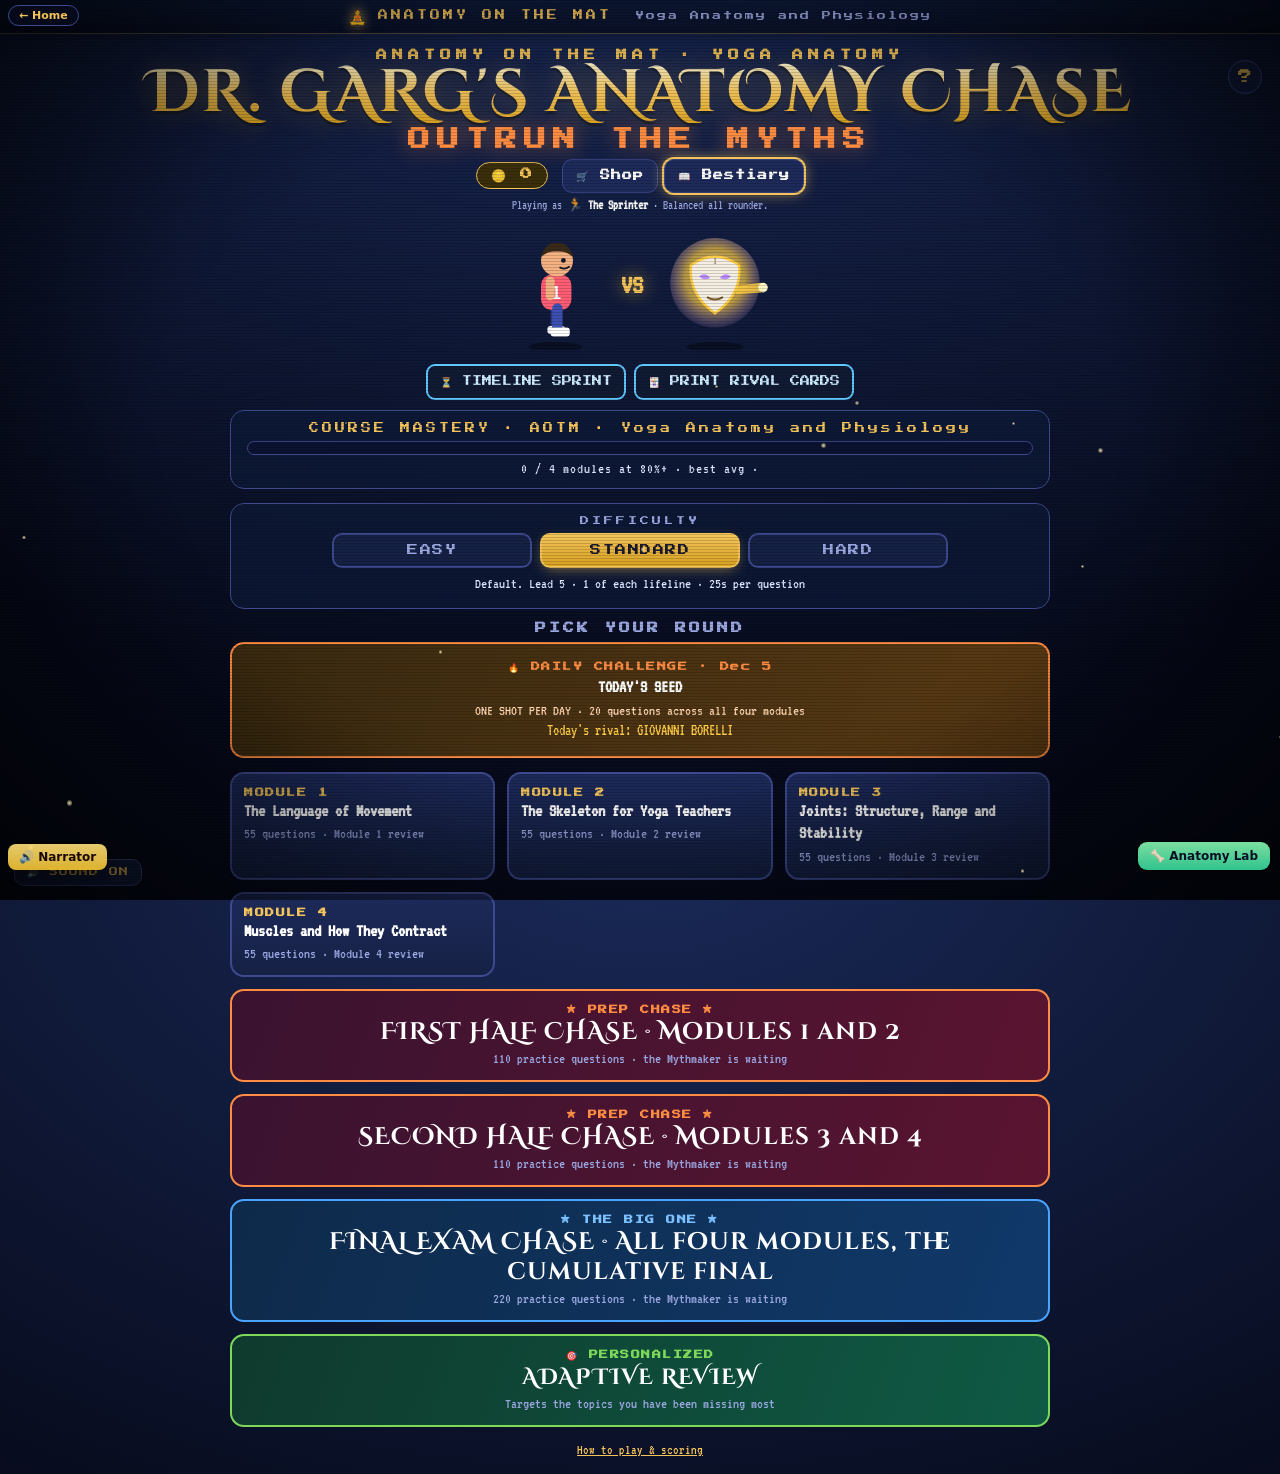
==== commit 4c75b5c9: "Add files via upload" ====
--- a/chase/index.html
+++ b/chase/index.html
@@ -42,7 +42,7 @@
      fb : feedback shown after answering (optional but recommended)
    Keep this file in the SAME folder as index.html.
    ============================================================================ */
-window.HOH3015DATA = {"course": "Anatomy on the Mat · Yoga Anatomy and Physiology", "slides": {"1": {"Why Anatomy": "Module 1, Lesson 1.1 \"Why anatomy makes a better yoga teacher\"", "Scope of Practice": "Module 1, Lesson 1.1 \"Why anatomy makes a better yoga teacher\"", "Fascia and Myths": "Module 1, Lesson 1.1 \"Why anatomy makes a better yoga teacher\"", "Anatomical Position": "Module 1, Lesson 1.2 \"Anatomical position, planes and axes, seen through three standing poses\"", "Directional Terms": "Module 1, Lesson 1.2 \"Anatomical position, planes and axes, seen through three standing poses\"", "Planes and Axes": "Module 1, Lesson 1.2 \"Anatomical position, planes and axes, seen through three standing poses\"", "Pose Analysis": "Module 1, Lesson 1.2 \"Anatomical position, planes and axes, seen through three standing poses\"", "Joint Movements": "Module 1, Lesson 1.3 \"Movement vocabulary: flexion, extension, abduction, adduction, rotation and special terms\"", "Ankle and Forearm": "Module 1, Lesson 1.3 \"Movement vocabulary: flexion, extension, abduction, adduction, rotation and special terms\"", "Shoulder Blade": "Module 1, Lesson 1.3 \"Movement vocabulary: flexion, extension, abduction, adduction, rotation and special terms\"", "Tissues": "Module 1, Lesson 1.4 \"Tissues in brief: bone, cartilage, ligament, tendon, fascia, muscle\""}, "2": {"Axial and Appendicular": "Module 2, Lesson 2.1 \"Axial and appendicular skeleton: what bones do\"", "Bone Basics": "Module 2, Lesson 2.1 \"Axial and appendicular skeleton: what bones do\"", "Teaching Judgment": "Module 2, Lesson 2.1 \"Axial and appendicular skeleton: what bones do\"", "Spine": "Module 2, Lesson 2.2 \"Skull, spine, ribs and sternum\"", "Ribs and Sternum": "Module 2, Lesson 2.2 \"Skull, spine, ribs and sternum\"", "Skull and Neck": "Module 2, Lesson 2.2 \"Skull, spine, ribs and sternum\"", "Shoulder Girdle": "Module 2, Lesson 2.3 \"Shoulder girdle and upper limb, down to the weight bearing hand\"", "Arm and Hand": "Module 2, Lesson 2.3 \"Shoulder girdle and upper limb, down to the weight bearing hand\"", "Pelvis and Hip": "Module 2, Lesson 2.4 \"Pelvis and lower limb, down to the foot as foundation\"", "Leg and Foot": "Module 2, Lesson 2.4 \"Pelvis and lower limb, down to the foot as foundation\"", "Landmarks": "Module 2, Lesson 2.5 \"Landmarks you can see and cue: ASIS, iliac crest, greater trochanter, acromion, C7, malleoli\""}, "3": {"Joint classes": "Module 3, Lesson 3.1 \"Fibrous, cartilaginous and synovial joints\"", "Synovial joints": "Module 3, Lesson 3.2 \"The six synovial joint types and the movements each allows\"", "Movement terms": "Module 3, Lesson 3.2 \"The six synovial joint types and the movements each allows\"", "Pose actions": "Module 3, Lesson 3.2 \"The six synovial joint types and the movements each allows\"", "Knee": "Module 3, Lesson 3.2 \"The six synovial joint types and the movements each allows\"", "Tension vs compression": "Module 3, Lesson 3.3 \"Range of motion: tension versus compression and individual bone shape\"", "Bone shape": "Module 3, Lesson 3.3 \"Range of motion: tension versus compression and individual bone shape\"", "Passive stability": "Module 3, Lesson 3.4 \"Joint stabilization: passive (ligament, capsule, bony fit) and active (muscle)\"", "Active stability": "Module 3, Lesson 3.4 \"Joint stabilization: passive (ligament, capsule, bony fit) and active (muscle)\"", "Hip and shoulder": "Module 3, Lesson 3.4 \"Joint stabilization: passive (ligament, capsule, bony fit) and active (muscle)\"", "Hypermobility": "Module 3, Lesson 3.5 \"Hypermobility and hypomobility in the yoga room\""}, "4": {"Muscle structure": "Module 4, Lesson 4.1 \"Muscle structure and how a muscle shortens\"", "Sliding filament": "Module 4, Lesson 4.1 \"Muscle structure and how a muscle shortens\"", "Motor units": "Module 4, Lesson 4.1 \"Muscle structure and how a muscle shortens\"", "Contraction types": "Module 4, Lesson 4.2 \"Concentric, eccentric and isometric: lowering through Chaturanga, holding Chair\"", "Muscle roles": "Module 4, Lesson 4.3 \"Agonist, antagonist, synergist and stabilizer\"", "Cueing language": "Module 4, Lesson 4.3 \"Agonist, antagonist, synergist and stabilizer\"", "Reflexes and sensors": "Module 4, Lesson 4.4 \"Reciprocal inhibition, the stretch reflex and the Golgi tendon organ\"", "PNF stretching": "Module 4, Lesson 4.4 \"Reciprocal inhibition, the stretch reflex and the Golgi tendon organ\"", "Flexibility science": "Module 4, Lesson 4.5 \"What flexibility is: nervous system tolerance and tissue length\"", "Fascia": "Module 4, Lesson 4.6 \"Fascia without the hype\"", "Bridge": "Module 4, Lesson 4.7 \"Pose lab: muscle roles in Warrior III and Bridge\"", "Warrior III": "Module 4, Lesson 4.7 \"Pose lab: muscle roles in Warrior III and Bridge\""}}, "weeks": {"1": {"title": "Chapter 1: The Language of Movement", "questions": [{"q": "A new teacher says, \"I do not need anatomy words, I just say what feels right.\" Which benefit of shared anatomy vocabulary best answers her?", "a": ["It lets her diagnose the injuries students bring to class", "It removes the need to watch how students actually move", "It proves that one perfect alignment fits every body", "Cues mean the same thing to every student every time"], "c": [3], "t": "Why Anatomy", "fb": "Shared words make cues precise and repeatable. Diagnosing is outside a teacher's scope, and vocabulary never replaces watching the room.", "d": "e", "s": "Module 1, Lesson 1.1 \"Why anatomy makes a better yoga teacher\""}, {"q": "Which order do the four steps of every lesson in this course follow?", "a": ["See it, Feel it, Cue it, Check it", "Feel it, See it, Check it, Cue it", "See it, Cue it, Feel it, Check it", "Cue it, See it, Feel it, Check it"], "c": [0], "t": "Why Anatomy", "fb": "You look at the structure, find it in your own body, turn it into plain words, then test yourself. Cueing before feeling is tempting, but you cannot cue well what you have not felt.", "d": "m", "s": "Module 1, Lesson 1.1 \"Why anatomy makes a better yoga teacher\""}, {"q": "Two students in the same Warrior II look quite different from each other. What best explains this?", "a": ["Only one of them has learned the one correct alignment for the pose", "The pose has no real shape so anything counts as Warrior II", "The less flexible student is simply not practising hard enough yet", "Bones, joints and connective tissue vary from person to person"], "c": [3], "t": "Why Anatomy", "fb": "Body structure varies, so the same pose looks and feels different in different bodies. Assuming one student is wrong ignores that variation.", "d": "m", "s": "Module 1, Lesson 1.1 \"Why anatomy makes a better yoga teacher\""}, {"q": "During Triangle, a student mentions sharp pain along the inside of her knee. What is the best first response?", "a": ["Tell her which ligament is probably sprained and what will fix it fast", "Cue her to hold the pose a little longer so the joint adapts to it", "Offer an easier option or rest, and suggest a clinician if pain persists", "Say nothing to her unless she brings it up a second time in class"], "c": [2], "t": "Scope of Practice", "fb": "Teachers adapt and refer. Naming a likely injury is diagnosing, and holding longer through sharp pain is poor advice in any class.", "d": "e", "s": "Module 1, Lesson 1.1 \"Why anatomy makes a better yoga teacher\""}, {"q": "A student reports numbness and tingling down one leg in a Forward Fold. What fits a yoga teacher's scope?", "a": ["Say it is probably sciatica and suggest some stretches to try at home", "Ask her to breathe through it for a few more rounds to see if it settles", "Adjust her pelvis by hand to relieve the pressure on the nerve", "Ease out, offer a comfortable option and suggest a doctor or physical therapist"], "c": [3], "t": "Scope of Practice", "fb": "Numbness and tingling call for a referral, not a guess. Saying it is probably sciatica is a diagnosis a teacher cannot make.", "d": "m", "s": "Module 1, Lesson 1.1 \"Why anatomy makes a better yoga teacher\""}, {"q": "Why is telling a student \"your pelvis is out\" outside a teacher's scope, even for a teacher who knows anatomy well?", "a": ["Teachers are not allowed to use any body part names in a yoga class", "A diagnosis needs a history, an exam and sometimes imaging, so a guess may be wrong", "Pain in a pose only ever comes from muscle, so any guess is pointless", "Students do not want to hear anything about their own bodies in class"], "c": [1], "t": "Scope of Practice", "fb": "Even trained clinicians need more than a look at a pose to diagnose. Anatomy knowledge is still valuable for adapting poses and deciding when to refer.", "d": "h", "s": "Module 1, Lesson 1.1 \"Why anatomy makes a better yoga teacher\""}, {"q": "Which of these claims about yoga is well supported by research?", "a": ["Slow breathing can calm many people", "Twists wring toxins out of the organs", "Stretching releases emotions stored in fascia", "One perfect alignment suits every body"], "c": [0], "t": "Fascia and Myths", "fb": "Calming breath work has reasonable support. The other three are popular claims without good evidence, and bones vary too much for one alignment to fit all.", "d": "e", "s": "Module 1, Lesson 1.1 \"Why anatomy makes a better yoga teacher\""}, {"q": "Which statement to a class is both accurate and within a teacher's scope?", "a": ["This pose realigns your pelvis, so your back pain should fade away by itself", "Holding here releases old emotions that are stored deep in your fascia", "This shape is the one correct shape for every skeleton in the room", "Standing poses load your bones and muscles, and practice can improve balance"], "c": [3], "t": "Fascia and Myths", "fb": "Regular loading and improved balance are reasonably supported. The other statements promise treatment, repeat an unproven myth, or ignore how much bones differ.", "d": "h", "s": "Module 1, Lesson 1.1 \"Why anatomy makes a better yoga teacher\""}, {"q": "In the Feel it step, students sway in Mountain before learning any new terms. Why does feeling come first?", "a": ["Feeling comes first, and words then make the sensation shareable", "Words are unimportant once a student can feel a pose in their own body", "A felt sensation is enough to prove that the anatomy claim is true", "Students cannot learn any new words until they can name every muscle"], "c": [0], "t": "Why Anatomy", "fb": "Anatomy you have felt sticks better, and then words let you share it. Feeling something does not prove an anatomical claim, and you do not need every muscle name first.", "d": "m", "s": "Module 1, Lesson 1.1 \"Why anatomy makes a better yoga teacher\""}, {"q": "In anatomical position, where do the palms and thumbs point?", "a": ["Palms back, thumbs toward the body", "Palms forward, thumbs away from the body", "Palms toward the thighs, thumbs pointing forward", "Palms up, thumbs pointing toward the feet"], "c": [1], "t": "Anatomical Position", "fb": "Palms face forward with the thumbs out to the sides. Palms toward the thighs is the relaxed Mountain habit, not anatomical position.", "d": "e", "s": "Module 1, Lesson 1.2 \"Anatomical position, planes and axes, seen through three standing poses\""}, {"q": "Why do anatomists use one agreed starting posture?", "a": ["So every pose can be judged as either correct or incorrect by teachers", "So students learn to stand with one perfect alignment all the time", "So movement terms no longer need a specific joint to be named", "So up, front and inward mean the same in whatever position a body is"], "c": [3], "t": "Anatomical Position", "fb": "Anatomical position is a reference map, not a standard of correct posture. Terms are named from it, so they stay the same however a body is lying or twisting.", "d": "m", "s": "Module 1, Lesson 1.2 \"Anatomical position, planes and axes, seen through three standing poses\""}, {"q": "What is the main difference between Mountain pose and anatomical position?", "a": ["In Mountain the feet are turned out to the sides", "In Mountain the knees are always slightly bent", "In Mountain the palms usually face the thighs, not forward", "In Mountain the head tilts slightly up"], "c": [2], "t": "Anatomical Position", "fb": "Mountain is almost identical, but most students let the palms rest toward the thighs. Turn the palms forward and they are in anatomical position.", "d": "e", "s": "Module 1, Lesson 1.2 \"Anatomical position, planes and axes, seen through three standing poses\""}, {"q": "A student stands in Mountain. Which statement is correct?", "a": ["The knees are superior to the ankles", "The knees are inferior to the ankles", "The ankles are proximal to the knees", "The ankles are medial to the knees"], "c": [0], "t": "Directional Terms", "fb": "Superior means toward the head, so the knees sit above the ankles. Proximal and distal describe limbs, and the ankle is actually distal to the knee, not proximal.", "d": "m", "s": "Module 1, Lesson 1.2 \"Anatomical position, planes and axes, seen through three standing poses\""}, {"q": "Which term describes the big toe compared with the little toe?", "a": ["Medial", "Lateral", "Distal", "Posterior"], "c": [0], "t": "Directional Terms", "fb": "The big toe is toward the midline of the body, so it is on the medial side of the foot. Lateral is the opposite, away from the midline.", "d": "e", "s": "Module 1, Lesson 1.2 \"Anatomical position, planes and axes, seen through three standing poses\""}, {"q": "In Downward Dog, how is the wrist described relative to the elbow?", "a": ["Distal, as it is farther out", "Proximal, because it is closer to the trunk", "Superior, because it is nearer the head", "Medial, because it is closer to the midline"], "c": [0], "t": "Directional Terms", "fb": "Distal means farther from where the limb joins the trunk, and the wrist is farther out than the elbow. Proximal describes the elbow relative to the wrist.", "d": "e", "s": "Module 1, Lesson 1.2 \"Anatomical position, planes and axes, seen through three standing poses\""}, {"q": "Which plane divides the body into left and right parts?", "a": ["Frontal plane", "Sagittal plane", "Transverse plane", "Horizontal plane"], "c": [1], "t": "Planes and Axes", "fb": "The sagittal plane splits left from right, and forward and back movements happen in it. The frontal plane splits front from back.", "d": "e", "s": "Module 1, Lesson 1.2 \"Anatomical position, planes and axes, seen through three standing poses\""}, {"q": "A student folds forward from Mountain. Around which axis does the fold turn?", "a": ["A vertical axis running from head to toe", "A front to back axis through the navel", "A diagonal axis through the shoulders", "A side to side axis through the hips"], "c": [3], "t": "Planes and Axes", "fb": "A forward fold happens in the sagittal plane, and its hinge is a side to side line through the hips. A vertical axis belongs to twisting.", "d": "m", "s": "Module 1, Lesson 1.2 \"Anatomical position, planes and axes, seen through three standing poses\""}, {"q": "In a seated twist, the spine turns around which axis?", "a": ["A side to side axis through the hips", "A front to back axis through the chest", "A vertical axis running head to toe", "No axis, because twists are not hinge movements"], "c": [2], "t": "Planes and Axes", "fb": "Twisting is rotation in the transverse plane and it turns around a vertical axis. The side to side axis is the hinge of forward folds.", "d": "m", "s": "Module 1, Lesson 1.2 \"Anatomical position, planes and axes, seen through three standing poses\""}, {"q": "When the arms lift out to the sides into Warrior II, they move in the frontal plane. Which axis do they turn around?", "a": ["A side to side axis", "A front to back axis", "A vertical axis", "There is no axis for arm movements"], "c": [1], "t": "Planes and Axes", "fb": "Every plane has a matching axis at right angles to it, and for the frontal plane that is a front to back line. A side to side axis goes with forward and back movement.", "d": "h", "s": "Module 1, Lesson 1.2 \"Anatomical position, planes and axes, seen through three standing poses\""}, {"q": "How does an axis relate to its plane of movement?", "a": ["It lies flat within the plane, like a sheet", "It sits at right angles to the plane, like a hinge", "It runs parallel to the plane along its edge", "It is the same thing as the plane in a different name"], "c": [1], "t": "Planes and Axes", "fb": "The axis is a hinge line at right angles to the plane it turns through. Thinking of a door hinge helps, since the door swings in a plane the hinge stands square to.", "d": "m", "s": "Module 1, Lesson 1.2 \"Anatomical position, planes and axes, seen through three standing poses\""}, {"q": "Which of these movements is mainly in the sagittal plane?", "a": ["Lifting the arms out to the sides into Warrior II", "Lifting the arms forward, as in Warrior I", "Turning the chest into a seated twist", "Tilting sideways in Gate pose"], "c": [1], "t": "Planes and Axes", "fb": "Forward and back movement is sagittal, so raising the arms in front of you fits. Out to the side is frontal, and turning is transverse.", "d": "m", "s": "Module 1, Lesson 1.2 \"Anatomical position, planes and axes, seen through three standing poses\""}, {"q": "In Warrior II a student bends the front knee. In which plane does that knee movement mainly happen?", "a": ["The frontal plane of that leg", "The transverse plane of that leg", "The sagittal plane of that leg", "It happens in no plane"], "c": [2], "t": "Pose Analysis", "fb": "The knee bends forward and back relative to the leg, which is sagittal motion for the knee. The arms and the hip turn use other planes, which is why real poses mix planes.", "d": "h", "s": "Module 1, Lesson 1.2 \"Anatomical position, planes and axes, seen through three standing poses\""}, {"q": "A teacher cues Triangle as if the body is pressed between two panes of glass. What is the best refinement?", "a": ["The image is exact, so any turn of the pelvis is an error that needs fixing", "The image only applies to poses that happen in the sagittal plane", "The glass means the front hip should not flex or turn at all", "The frontal plane is a useful guide, but most pelvises turn a little toward the floor"], "c": [3], "t": "Pose Analysis", "fb": "Planes are a naming tool, not a demand that a pose stay flat. Forcing the pelvis flat can strain the knee or lower back.", "d": "h", "s": "Module 1, Lesson 1.2 \"Anatomical position, planes and axes, seen through three standing poses\""}, {"q": "Which description of Triangle matches the lesson?", "a": ["The front hip flexes and the trunk tilts sideways in the frontal plane", "The front hip extends and the trunk rotates in the transverse plane, all at once", "The front hip adducts and the trunk flexes forward over the front thigh", "The front hip rotates internally and the trunk extends backward"], "c": [0], "t": "Pose Analysis", "fb": "The front hip flexes as the pelvis tips over the front thigh, and the trunk adds side tilt in the frontal plane. The other options reverse the actions.", "d": "m", "s": "Module 1, Lesson 1.2 \"Anatomical position, planes and axes, seen through three standing poses\""}, {"q": "A student bends her knees to sit into Chair pose. What happens to the angle at her knees?", "a": ["It decreases, which is flexion", "It increases, which is extension", "It stays the same, which is rotation", "It decreases, which is abduction"], "c": [0], "t": "Joint Movements", "fb": "Flexion usually decreases the angle between two bones, and bending the knees does exactly that. Extension would be the return to standing.", "d": "e", "s": "Module 1, Lesson 1.3 \"Movement vocabulary: flexion, extension, abduction, adduction, rotation and special terms\""}, {"q": "After Warrior II, a student lowers her arms back to her sides. What is that movement called?", "a": ["Abduction", "Extension", "Adduction", "Internal rotation"], "c": [2], "t": "Joint Movements", "fb": "Moving a limb toward the midline is adduction. Abduction is the lift out to the side, which is the tempting partner term.", "d": "e", "s": "Module 1, Lesson 1.3 \"Movement vocabulary: flexion, extension, abduction, adduction, rotation and special terms\""}, {"q": "A student turns her thigh so the knee points inward. What movement is this at the hip?", "a": ["Internal rotation", "External rotation", "Adduction", "Flexion"], "c": [0], "t": "Joint Movements", "fb": "Internal, or medial, rotation turns the front of the limb toward the midline. External rotation turns it away, as in the front leg of Warrior II.", "d": "e", "s": "Module 1, Lesson 1.3 \"Movement vocabulary: flexion, extension, abduction, adduction, rotation and special terms\""}, {"q": "Which pair of movements belongs mainly in the transverse plane?", "a": ["Flexion and extension", "Internal and external rotation", "Abduction and adduction", "Dorsiflexion and plantarflexion"], "c": [1], "t": "Joint Movements", "fb": "Rotations turn around a vertical axis in the transverse plane. Flexion, extension, dorsiflexion and plantarflexion are sagittal, while abduction and adduction are frontal.", "d": "m", "s": "Module 1, Lesson 1.3 \"Movement vocabulary: flexion, extension, abduction, adduction, rotation and special terms\""}, {"q": "With her arms already at shoulder height, a student sweeps them back and out from in front of her into Warrior II. What is this movement?", "a": ["Shoulder extension", "Circumduction", "Horizontal abduction", "Lateral flexion"], "c": [2], "t": "Joint Movements", "fb": "An arm at shoulder height sweeping back and out is horizontal abduction. Circumduction is a circle, and lateral flexion is a side bend of the spine.", "d": "m", "s": "Module 1, Lesson 1.3 \"Movement vocabulary: flexion, extension, abduction, adduction, rotation and special terms\""}, {"q": "A student draws big arm circles as a warm up. What is circumduction made of?", "a": ["A single long rotation around a vertical axis in one plane", "Flexion and extension done very quickly, over and over", "Flexion, abduction, extension and adduction in sequence", "Elevation and depression of both shoulder blades"], "c": [2], "t": "Joint Movements", "fb": "Circumduction is not a separate kind of movement but a combination of four in sequence. Shoulder blade terms describe a different structure.", "d": "m", "s": "Module 1, Lesson 1.3 \"Movement vocabulary: flexion, extension, abduction, adduction, rotation and special terms\""}, {"q": "A student bends her spine sideways in Gate pose. What is this movement called?", "a": ["Horizontal abduction", "Spinal rotation", "Lateral flexion", "Circumduction"], "c": [2], "t": "Joint Movements", "fb": "Side bending of the spine or neck is lateral flexion, and it happens in the frontal plane. Rotation would be a twist instead.", "d": "m", "s": "Module 1, Lesson 1.3 \"Movement vocabulary: flexion, extension, abduction, adduction, rotation and special terms\""}, {"q": "In Eagle pose the arms sweep across the chest at shoulder height. Which term and plane fit best?", "a": ["Adduction, in the frontal plane of the body", "Flexion, in the sagittal plane of the body", "Horizontal adduction, transverse plane", "Circumduction, in the sagittal plane again"], "c": [2], "t": "Joint Movements", "fb": "An arm at shoulder height sweeping across the chest is horizontal adduction, and it belongs to the transverse plane. Plain adduction would bring the arm down toward the side.", "d": "h", "s": "Module 1, Lesson 1.3 \"Movement vocabulary: flexion, extension, abduction, adduction, rotation and special terms\""}, {"q": "The tops of the feet rest on the mat in Cobra. What is happening at the ankles?", "a": ["Dorsiflexion", "Eversion", "Inversion", "Plantarflexion"], "c": [3], "t": "Ankle and Forearm", "fb": "Pointing the foot is plantarflexion. Dorsiflexion is the opposite, bringing the top of the foot toward the shin as in Chair.", "d": "e", "s": "Module 1, Lesson 1.3 \"Movement vocabulary: flexion, extension, abduction, adduction, rotation and special terms\""}, {"q": "In Tree pose the standing foot wobbles as the sole tilts inward and outward. What are these two movements?", "a": ["Inversion and eversion", "Dorsiflexion and plantarflexion", "Pronation and supination", "Adduction and abduction"], "c": [0], "t": "Ankle and Forearm", "fb": "Inversion tilts the sole in and eversion tilts it out, and you feel both as tiny balance corrections. Pronation and supination belong to the forearm.", "d": "m", "s": "Module 1, Lesson 1.3 \"Movement vocabulary: flexion, extension, abduction, adduction, rotation and special terms\""}, {"q": "A student places her hands on the mat in Downward Dog. What position are her forearms in?", "a": ["Supinated, with the palms turned up", "Everted, with the palms turned out", "Elevated, with the palms turned back", "Pronated, with the palms turned down"], "c": [3], "t": "Ankle and Forearm", "fb": "Pronation turns the palm down. Supination turns it up, which is the tempting opposite term.", "d": "m", "s": "Module 1, Lesson 1.3 \"Movement vocabulary: flexion, extension, abduction, adduction, rotation and special terms\""}, {"q": "A teacher uses the trick that you can hold a bowl of soup in a supinated hand. Which position does this recall?", "a": ["Palm turned up", "Palm turned down", "Palm turned outward with the thumb down", "Palm turned toward the thigh"], "c": [0], "t": "Ankle and Forearm", "fb": "Supination turns the palm up, like carrying soup. Pronation turns it down, as on the mat in Downward Dog.", "d": "m", "s": "Module 1, Lesson 1.3 \"Movement vocabulary: flexion, extension, abduction, adduction, rotation and special terms\""}, {"q": "In Plank, a student presses the floor away so the shoulder blades wrap forward around the ribs. What is this movement?", "a": ["Retraction", "Elevation", "Depression", "Protraction"], "c": [3], "t": "Shoulder Blade", "fb": "Wrapping the blades forward around the ribs is protraction. Retraction draws them back toward the spine.", "d": "e", "s": "Module 1, Lesson 1.3 \"Movement vocabulary: flexion, extension, abduction, adduction, rotation and special terms\""}, {"q": "In Cobra, the shoulder blades draw toward the spine. Which term describes this?", "a": ["Protraction", "Retraction", "Upward rotation", "Depression"], "c": [1], "t": "Shoulder Blade", "fb": "Drawing the blades toward the spine is retraction. Protraction is the opposite wrap forward, and depression means lowering the blades.", "d": "m", "s": "Module 1, Lesson 1.3 \"Movement vocabulary: flexion, extension, abduction, adduction, rotation and special terms\""}, {"q": "As a student lifts her arms overhead, the shoulder socket turns to face upward. What is the blade doing, and what does it mean for cueing?", "a": ["It depresses, which should always be encouraged with cues", "It retracts, which should be locked in place using cues", "It rotates upward, which is normal and not to be fought with cues", "It rotates downward, which protects the joint in the lift"], "c": [2], "t": "Shoulder Blade", "fb": "Upward rotation happens automatically as the arms rise. Cues that pin the shoulders down and back work against this normal mechanic.", "d": "h", "s": "Module 1, Lesson 1.3 \"Movement vocabulary: flexion, extension, abduction, adduction, rotation and special terms\""}, {"q": "Which description of how the shoulder blade moves as the arm lifts overhead matches the lesson?", "a": ["Roughly one degree of blade rotation for every ten degrees of arm lift", "Roughly two degrees of blade rotation for every one degree of arm lift", "No blade movement until the arm passes shoulder height", "Roughly one degree of blade rotation for every two degrees of arm lift"], "c": [3], "t": "Shoulder Blade", "fb": "The blade rotates upward in step with the arm, at roughly a one to two ratio. That is why overhead reach needs the blade free to move.", "d": "h", "s": "Module 1, Lesson 1.3 \"Movement vocabulary: flexion, extension, abduction, adduction, rotation and special terms\""}, {"q": "In Warrior II, what are the back leg's hip and knee doing?", "a": ["The hip is adducted and the knee is extended", "The hip is abducted and the knee is extended", "The hip is abducted and the knee is flexed", "The hip is flexed and the knee is extended"], "c": [1], "t": "Pose Analysis", "fb": "The back leg is out to the side, which is abduction, and it is straight, which is knee extension. The bent knee belongs to the front leg.", "d": "m", "s": "Module 1, Lesson 1.3 \"Movement vocabulary: flexion, extension, abduction, adduction, rotation and special terms\""}, {"q": "Which joint by joint description of Warrior II is correct?", "a": ["Front knee extended, front ankle plantarflexed, shoulders abducted", "Front knee flexed, front ankle plantarflexed, shoulders adducted", "Front knee flexed, front ankle dorsiflexed, shoulders abducted", "Front knee extended, front ankle dorsiflexed, shoulders flexed"], "c": [2], "t": "Pose Analysis", "fb": "The front knee bends, the shin leans forward over the ankle, and the arms lift out to the sides. Each wrong option swaps at least one term for its opposite.", "d": "h", "s": "Module 1, Lesson 1.3 \"Movement vocabulary: flexion, extension, abduction, adduction, rotation and special terms\""}, {"q": "A student asks what the ligaments around her knee do. What is the best answer?", "a": ["They join muscle to bone and pull the leg into position", "They join bone to bone and guide and limit joint motion", "They cover the bone ends to reduce friction", "They wrap muscles into one continuous web"], "c": [1], "t": "Tissues", "fb": "Ligaments connect bone to bone. Tendons connect muscle to bone, and cartilage is the smooth cover on the joint surfaces.", "d": "e", "s": "Module 1, Lesson 1.4 \"Tissues in brief: bone, cartilage, ligament, tendon, fascia, muscle\""}, {"q": "The Achilles tendon joins the calf muscles to which structure?", "a": ["The heel bone", "The shin bone", "The kneecap", "The ankle ligament"], "c": [0], "t": "Tissues", "fb": "Tendons connect muscle to bone, and the Achilles is the strongest tendon in the body. It reaches down to the heel bone.", "d": "e", "s": "Module 1, Lesson 1.4 \"Tissues in brief: bone, cartilage, ligament, tendon, fascia, muscle\""}, {"q": "Which tissue is the one that contracts?", "a": ["Cartilage", "Fascia", "Muscle", "Ligament"], "c": [2], "t": "Tissues", "fb": "Muscle is the contractile tissue. Fascia wraps and links tissues but does not contract to move a bone.", "d": "m", "s": "Module 1, Lesson 1.4 \"Tissues in brief: bone, cartilage, ligament, tendon, fascia, muscle\""}, {"q": "Why does articular cartilage heal so slowly?", "a": ["It has so many nerve endings that repair is always blocked", "It has no blood vessels and relies on diffusion from joint fluid", "It is made of the same living material as bone marrow does", "It is rarely loaded in yoga, so the body ignores it"], "c": [1], "t": "Tissues", "fb": "Without a blood supply, cartilage relies on joint fluid, which movement helps circulate. The more blood supply a tissue has, the faster it adapts.", "d": "m", "s": "Module 1, Lesson 1.4 \"Tissues in brief: bone, cartilage, ligament, tendon, fascia, muscle\""}, {"q": "Which order of adaptation speed, fastest to slowest, matches the lesson?", "a": ["Ligament and cartilage, then muscle, then tendon and bone", "Tendon and bone, then ligament, then muscle and cartilage", "Cartilage, then muscle, then bone and ligament", "Muscle, then tendon and bone, then ligament and cartilage"], "c": [3], "t": "Tissues", "fb": "Muscle has a rich blood supply and adapts in weeks, tendon and bone take months, and ligament and cartilage are slowest. Ordering them by how tough they feel is the tempting mistake.", "d": "h", "s": "Module 1, Lesson 1.4 \"Tissues in brief: bone, cartilage, ligament, tendon, fascia, muscle\""}, {"q": "A student wants to gain flexibility by hanging into the end range of her joints to stretch her ligaments. Why is this poor advice?", "a": ["Ligaments tighten up permanently after any kind of stretch", "Ligaments are muscle, so they need strength and not length", "Overstretched ligaments heal slowly and may stay a bit looser", "Ligaments have no nerves at all, so damage goes unnoticed"], "c": [2], "t": "Tissues", "fb": "Ligaments stabilise joints and have a limited blood supply, so flexibility work should target muscle. They do contain position sensing nerves, so the last option is wrong.", "d": "m", "s": "Module 1, Lesson 1.4 \"Tissues in brief: bone, cartilage, ligament, tendon, fascia, muscle\""}, {"q": "Which statement about bone is accurate?", "a": ["It is dry and unchanging once the growth years are over", "It has no blood supply at all, like articular cartilage", "It has blood vessels and nerves and remodels with load", "It stores minerals but never makes any blood cells"], "c": [2], "t": "Tissues", "fb": "Bone is living tissue that stores minerals, makes blood cells in marrow and remodels with load. Calling it dead like a museum skeleton is the common mistake.", "d": "m", "s": "Module 1, Lesson 1.4 \"Tissues in brief: bone, cartilage, ligament, tendon, fascia, muscle\""}, {"q": "How many bones are in the adult skeleton?", "a": ["206", "106", "306", "412"], "c": [0], "t": "Tissues", "fb": "The adult skeleton has 206 bones. They are living tissue, not a dry frame.", "d": "e", "s": "Module 1, Lesson 1.4 \"Tissues in brief: bone, cartilage, ligament, tendon, fascia, muscle\""}, {"q": "In Downward Dog, a student pedals her heels slowly. Which sensation is welcome?", "a": ["A sharp pull right at the Achilles tendon", "A pinching feeling at the back of the knee joint", "A hot, localised jab at the heel bone", "A broad stretch in the belly of the calf muscle"], "c": [3], "t": "Tissues", "fb": "Muscle stretch is welcome, while sharp joint or tendon sensations are a signal to back off and bend the knees.", "d": "m", "s": "Module 1, Lesson 1.4 \"Tissues in brief: bone, cartilage, ligament, tendon, fascia, muscle\""}, {"q": "Which statement about fascia is accurate?", "a": ["It is a single large muscle that contracts to pull on bones", "It wraps muscles and organs and is rich in sensory nerves", "It has no nerve endings at all, so it cannot sense stretch", "It joins bone to bone at every joint of the body"], "c": [1], "t": "Fascia and Myths", "fb": "Fascia is continuous connective tissue with many sensory nerve endings. Ligaments, not fascia, are the bands that join bone to bone.", "d": "m", "s": "Module 1, Lesson 1.4 \"Tissues in brief: bone, cartilage, ligament, tendon, fascia, muscle\""}, {"q": "A student says her hip stretch released emotions stored in her fascia. What is the most honest reply?", "a": ["Yes, fascia holds emotions and each pose releases them on a set schedule", "Stretching can feel emotional, but no evidence shows fascia stores emotions", "Fascia does not really exist, so the feeling must be imaginary", "Only very long holds can release stored emotions from fascia"], "c": [1], "t": "Fascia and Myths", "fb": "Her feeling is real, but the storage claim lacks evidence. Denying that fascia exists goes too far, since it is real and interesting.", "d": "h", "s": "Module 1, Lesson 1.4 \"Tissues in brief: bone, cartilage, ligament, tendon, fascia, muscle\""}, {"q": "Research suggests dense fascia needs very large forces to deform permanently. What does this imply about a stretch or massage?", "a": ["It reshapes fascia within one class if the hold is held long enough", "It probably changes nervous system responses rather than remodelling fascia in minutes", "It has no effect at all on how the body feels or moves", "It melts fascia through the heat created by friction"], "c": [1], "t": "Fascia and Myths", "fb": "The felt change likely comes from the nervous system. Saying it has no effect is wrong, because stretch and touch can genuinely change sensation.", "d": "h", "s": "Module 1, Lesson 1.4 \"Tissues in brief: bone, cartilage, ligament, tendon, fascia, muscle\""}, {"q": "Which claim about bone and yoga is the most honest?", "a": ["Loading tends to maintain or gain bone density, but yoga alone is still being studied", "Yoga has been proven to fully reverse bone loss in every student", "Bone loses density when it is loaded and gains density at rest", "Bone density is unaffected by how much load the body carries daily"], "c": [0], "t": "Fascia and Myths", "fb": "Loaded bone tends to hold or gain density, and long unloading loses it, so weight bearing practice is often recommended. Keep claims modest because the effect of yoga alone is still being studied.", "d": "h", "s": "Module 1, Lesson 1.4 \"Tissues in brief: bone, cartilage, ligament, tendon, fascia, muscle\""}]}, "2": {"title": "Chapter 2: The Skeleton for Yoga Teachers", "questions": [{"q": "Which list contains only bones of the axial skeleton?", "a": ["Skull, collarbones, ribs and sternum", "Ribs, shoulder blades, sternum and vertebrae", "Skull, sternum, vertebrae and hip bones", "Skull, ribs, sternum and vertebrae"], "c": [3], "t": "Axial and Appendicular", "fb": "The axial skeleton is the skull, spine, ribs and sternum. The collarbones and shoulder blades belong to the shoulder girdle, so they are appendicular.", "d": "e", "s": "Module 2, Lesson 2.1 \"Axial and appendicular skeleton: what bones do\""}, {"q": "A student balances in Tree. Which description fits the standing leg?", "a": ["An appendicular stack carrying the axial column above it", "An axial column that carries the arms and limbs above it", "A set of flat bones that mainly protect the internal organs", "A single long bone that supports the body without any joints"], "c": [0], "t": "Axial and Appendicular", "fb": "The leg bones hang from the pelvic girdle and are appendicular, while the spine, ribs and skull above them are axial. The leg is not axial just because it holds you up.", "d": "e", "s": "Module 2, Lesson 2.1 \"Axial and appendicular skeleton: what bones do\""}, {"q": "About how many bones does an adult skeleton have?", "a": ["126", "80", "270", "206"], "c": [3], "t": "Axial and Appendicular", "fb": "An adult has 206 bones, roughly 80 axial and 126 appendicular. A newborn has closer to 270, because many bones fuse as we grow.", "d": "e", "s": "Module 2, Lesson 2.1 \"Axial and appendicular skeleton: what bones do\""}, {"q": "A student asks where blood cells are made. Which answer is best?", "a": ["In yellow marrow, which fills the middle of every long bone", "In the cartilage between the vertebrae and the ribs", "In red marrow, found in the hip bones and sternum", "In the outer surface of the skull, where bone is densest"], "c": [2], "t": "Bone Basics", "fb": "Red marrow makes blood cells, and it sits in bones such as the hip bones, sternum and vertebrae. Yellow marrow is the tempting choice, but it mainly stores fat.", "d": "m", "s": "Module 2, Lesson 2.1 \"Axial and appendicular skeleton: what bones do\""}, {"q": "A student says bones are dead, fixed scaffolding. What is the most accurate reply?", "a": ["Bone is fixed once you are an adult and only changes if it breaks", "Bone is living only in childhood and then hardens for good, unchanged", "Bone is living tissue, but its shape stays the same throughout adult life", "Bone is living tissue, rebuilt constantly as it responds to load"], "c": [3], "t": "Bone Basics", "fb": "Bone remodels throughout life and tends to stay stronger with regular load. The idea that it stops changing in adulthood is the common misconception.", "d": "m", "s": "Module 2, Lesson 2.1 \"Axial and appendicular skeleton: what bones do\""}, {"q": "Which bone is a sesamoid bone, sitting inside a tendon?", "a": ["The sternum", "The kneecap", "A vertebra", "The femur"], "c": [1], "t": "Bone Basics", "fb": "The patella sits inside the quadriceps tendon, which is what makes it a sesamoid bone. The sternum is a flat bone and a vertebra is an irregular bone.", "d": "m", "s": "Module 2, Lesson 2.1 \"Axial and appendicular skeleton: what bones do\""}, {"q": "Although they feel central, which statement about the two hip bones is correct?", "a": ["They are appendicular, forming the pelvic girdle for the legs", "They are axial, because they sit in the middle of the body", "They are axial, because they protect the spinal cord directly", "They are appendicular only when a student stands on one leg"], "c": [0], "t": "Axial and Appendicular", "fb": "The hip bones form the pelvic girdle and are appendicular. Feeling central does not make a bone axial, since the sacrum and coccyx are the axial part of the pelvis.", "d": "h", "s": "Module 2, Lesson 2.1 \"Axial and appendicular skeleton: what bones do\""}, {"q": "A student with known osteoporosis asks to try a deep, weighted forward fold. What is the wisest approach?", "a": ["Encourage the fold, since any weight bearing will rebuild their bone", "Skip all weight bearing poses, because load always harms weak bone", "Offer the fold but promise them that yoga reverses bone loss over time", "Avoid forceful loaded spinal flexion and defer to their medical team"], "c": [3], "t": "Teaching Judgment", "fb": "For osteoporosis, teachers avoid forceful loaded flexion and deep weighted twists and follow medical advice. Load can help bone in general, but that is not a reason to push a risky pose.", "d": "m", "s": "Module 2, Lesson 2.1 \"Axial and appendicular skeleton: what bones do\""}, {"q": "A studio flyer says yoga reverses osteoporosis. As a teacher, how should you respond?", "a": ["Say the evidence is limited, so you adapt poses and promise no cure", "Confirm it, because all yoga is weight bearing and therefore rebuilds bone", "Agree for arm balances, since only those load the bones enough to reverse it", "Dismiss it entirely, since yoga has been proven to harm bone density"], "c": [0], "t": "Teaching Judgment", "fb": "Research on yoga and bone density is limited and mixed, so a teacher should not promise a cure. Saying it definitely harms bone is equally unsupported.", "d": "h", "s": "Module 2, Lesson 2.1 \"Axial and appendicular skeleton: what bones do\""}, {"q": "How many cervical, thoracic and lumbar vertebrae are there, in that order?", "a": ["12, 7 and 5", "7, 12 and 5", "5, 12 and 7", "7, 5 and 12"], "c": [1], "t": "Spine", "fb": "There are 7 cervical, 12 thoracic and 5 lumbar vertebrae, followed by the sacrum and coccyx. The thoracic count matches the 12 pairs of ribs, which makes 12 and 7 easy to swap.", "d": "e", "s": "Module 2, Lesson 2.2 \"Skull, spine, ribs and sternum\""}, {"q": "A student asks which part of the spine the ribs attach to, limiting how far it can bend backward. What is the answer?", "a": ["The cervical vertebrae", "The lumbar vertebrae", "The sacrum", "The thoracic vertebrae"], "c": [3], "t": "Ribs and Sternum", "fb": "Twelve pairs of ribs join the thoracic vertebrae, and that cage limits backbending there. The lumbar spine has no ribs, so it bends back more freely.", "d": "m", "s": "Module 2, Lesson 2.2 \"Skull, spine, ribs and sternum\""}, {"q": "You want to cue a safe seated twist. Which instruction fits the anatomy best?", "a": ["Pull hard on the knee and crank the low back around to go deeper", "Turn the head first and let the hips and ribs follow behind it", "Lengthen through the crown, then turn from the ribs on the exhale", "Drive the lower back around to reach the deepest position possible"], "c": [2], "t": "Spine", "fb": "The thoracic spine is built to rotate, so the turn should begin higher up. The lumbar spine rotates only a few degrees per segment, which is why cranking there is the tempting mistake.", "d": "m", "s": "Module 2, Lesson 2.2 \"Skull, spine, ribs and sternum\""}, {"q": "In a side view, which pair of spinal curves curves forward and is called lordosis?", "a": ["Cervical and lumbar", "Thoracic and sacral", "Cervical and thoracic", "Lumbar and sacral"], "c": [0], "t": "Spine", "fb": "The neck and low back curve forward, which is lordosis. The thoracic and sacral curves bend backward and are kyphosis.", "d": "e", "s": "Module 2, Lesson 2.2 \"Skull, spine, ribs and sternum\""}, {"q": "A student stands against a wall and feels a hollow behind the low back. What is that curve?", "a": ["Lumbar lordosis, a forward curve", "Lumbar kyphosis, a backward curve", "Thoracic lordosis, a forward curve", "Sacral lordosis, a forward curve"], "c": [0], "t": "Spine", "fb": "The lumbar spine curves forward, which is lordosis, and that leaves the hollow you can slide a hand into. The upper back is the one that rounds and touches the wall.", "d": "m", "s": "Module 2, Lesson 2.2 \"Skull, spine, ribs and sternum\""}, {"q": "The occipital bone at the back of the skull rests on which vertebra, where much of nodding happens?", "a": ["C1, the atlas", "C2, the axis", "C7, the prominent vertebra", "T1, the first thoracic vertebra"], "c": [0], "t": "Skull and Neck", "fb": "The skull rests on C1, the atlas, and nodding happens there. C2, the axis, is the tempting answer, but it is the pivot that lets C1 turn.", "d": "m", "s": "Module 2, Lesson 2.2 \"Skull, spine, ribs and sternum\""}, {"q": "In Warrior II a student turns to look over the front shoulder. Where does about half of that head rotation come from?", "a": ["The thoracic vertebrae at the level of the ribs", "C1 pivoting on C2", "The lumbar vertebrae turning under the pelvis", "The mandible sliding across the skull"], "c": [1], "t": "Skull and Neck", "fb": "C1 pivots on C2, and that pair provides about half of the head's rotation. The mandible is the one skull bone that moves freely, but it moves the jaw and not the head.", "d": "h", "s": "Module 2, Lesson 2.2 \"Skull, spine, ribs and sternum\""}, {"q": "Which rib pairs are called floating ribs?", "a": ["Pairs 1 and 2 at the top", "Pairs 8 to 10 in the middle", "Pairs 7 and 8 at the front", "Pairs 11 and 12"], "c": [3], "t": "Ribs and Sternum", "fb": "Ribs 11 and 12 do not attach to the sternum at the front, so they float. Pairs 8 to 10 are the false ribs, which do connect indirectly through cartilage.", "d": "e", "s": "Module 2, Lesson 2.2 \"Skull, spine, ribs and sternum\""}, {"q": "How do rib pairs 8 to 10 connect to the front of the ribcage?", "a": ["They attach directly to the sternum with their own cartilage", "They attach directly to the lumbar vertebrae in front", "They join through the cartilage of the rib above them", "They do not connect to anything at the front at all"], "c": [2], "t": "Ribs and Sternum", "fb": "Pairs 8 to 10 share cartilage with the rib above, so they are false ribs. Pairs 1 to 7 are the ones that reach the sternum on their own cartilage, and pairs 11 and 12 are the ones with no front attachment.", "d": "h", "s": "Module 2, Lesson 2.2 \"Skull, spine, ribs and sternum\""}, {"q": "A student says twists wring toxins out of the organs. What is the best reply?", "a": ["Twists squeeze the organs, which is well proven to clear toxins", "Twists move the thoracic spine, and detox is not supported", "Twists detox only if they are held for a full minute", "Twists cannot move the spine at all, so they only stretch muscles"], "c": [1], "t": "Teaching Judgment", "fb": "Twists mainly move the thoracic spine and can simply feel good. The detox claim has no good evidence, and saying twists do not move the spine is also wrong.", "d": "h", "s": "Module 2, Lesson 2.2 \"Skull, spine, ribs and sternum\""}, {"q": "Which skull bone is the only one that moves freely?", "a": ["The occipital bone", "The mandible", "The frontal bone", "The temporal bone"], "c": [1], "t": "Skull and Neck", "fb": "The cranial bones are joined by fixed sutures, while the mandible moves the jaw. The occipital bone is tempting because it meets the atlas, but it does not move independently.", "d": "m", "s": "Module 2, Lesson 2.2 \"Skull, spine, ribs and sternum\""}, {"q": "Which two bones make up the shoulder girdle on each side?", "a": ["Humerus and scapula", "Clavicle and scapula", "Clavicle and humerus", "Scapula and sternum"], "c": [1], "t": "Shoulder Girdle", "fb": "The shoulder girdle is the collarbone and the shoulder blade. The humerus belongs to the arm, and the sternum is part of the axial skeleton.", "d": "e", "s": "Module 2, Lesson 2.3 \"Shoulder girdle and upper limb, down to the weight bearing hand\""}, {"q": "How many bones are in each wrist and hand?", "a": ["14", "8", "27", "26"], "c": [2], "t": "Arm and Hand", "fb": "Each wrist and hand has 27 bones: 8 carpals, 5 metacarpals and 14 phalanges. The foot has 26, which is why the two numbers are often confused.", "d": "e", "s": "Module 2, Lesson 2.3 \"Shoulder girdle and upper limb, down to the weight bearing hand\""}, {"q": "In a forearm, which bone lies on the thumb side?", "a": ["The ulna", "The humerus", "The scaphoid", "The radius"], "c": [3], "t": "Arm and Hand", "fb": "The radius is on the thumb side and the ulna is on the little finger side. The ulna is the tempting answer because it forms the point of the elbow.", "d": "e", "s": "Module 2, Lesson 2.3 \"Shoulder girdle and upper limb, down to the weight bearing hand\""}, {"q": "Beyond the clavicle's joint with the sternum, what holds the scapula against the back of the ribs?", "a": ["Muscles", "A second bony joint with the spine", "Ligaments fused to the ribs", "Cartilage bands on the vertebrae"], "c": [0], "t": "Shoulder Girdle", "fb": "The only bony link between the arm and the trunk is the sternoclavicular joint, so the scapula is held on the ribs by muscle. That is why it glides freely.", "d": "m", "s": "Module 2, Lesson 2.3 \"Shoulder girdle and upper limb, down to the weight bearing hand\""}, {"q": "Why does the shoulder have the largest range of motion in the body yet need so much muscle support?", "a": ["The glenoid socket is shallow", "The humerus is a very short bone", "The clavicle is fused to the scapula", "The socket is deep but very loose"], "c": [0], "t": "Shoulder Girdle", "fb": "A shallow glenoid fossa allows a large range but gives little bony stability. A deep socket would be more stable but less mobile, as in the hip.", "d": "m", "s": "Module 2, Lesson 2.3 \"Shoulder girdle and upper limb, down to the weight bearing hand\""}, {"q": "Which part of the ulna forms the point of the elbow?", "a": ["The acromion", "The glenoid fossa", "The olecranon", "The styloid process"], "c": [2], "t": "Arm and Hand", "fb": "The olecranon of the ulna is the point of the elbow. The acromion is a similar sounding landmark, but it sits at the top of the shoulder.", "d": "m", "s": "Module 2, Lesson 2.3 \"Shoulder girdle and upper limb, down to the weight bearing hand\""}, {"q": "A student's wrists ache in Plank. Which cue best shares the load across the hand?", "a": ["Spread the fingers and press through the index finger and thumb bases", "Lock the elbows and sink all your weight into the heels of the hands", "Grip the mat with only the fingertips and lift the palms off the floor", "Keep the fingers together and rest your weight on the heel of the palm"], "c": [0], "t": "Arm and Hand", "fb": "Spreading the fingers and pressing through the knuckles spreads the load. Sinking into the heels of the hands is the tempting habit, and it concentrates pressure on the wrist.", "d": "m", "s": "Module 2, Lesson 2.3 \"Shoulder girdle and upper limb, down to the weight bearing hand\""}, {"q": "In Down Dog a student rotates the upper arms outward while the palms stay flat. Which movement makes that possible?", "a": ["The ulna rotating around the radius", "The radius rotating around the ulna", "The clavicle rotating around the sternum", "The carpals swapping between their two rows"], "c": [1], "t": "Arm and Hand", "fb": "The radius turns around the ulna, which turns the palm down or up. The clavicle moves at the shoulder, not the forearm.", "d": "h", "s": "Module 2, Lesson 2.3 \"Shoulder girdle and upper limb, down to the weight bearing hand\""}, {"q": "Why is the wrist under so much stress in Plank compared with everyday use?", "a": ["It is bent past its range in the opposite direction, into flexion", "It is held perfectly straight, so the muscles do all of the work", "It is extended to about 90 degrees, past the typical 70", "It is locked in place by the fused carpal bones in the palm heel"], "c": [2], "t": "Arm and Hand", "fb": "The wrist reaches roughly 90 degrees of extension in Plank, while a typical range is about 70. The carpals are separate bones in two rows, not fused.", "d": "h", "s": "Module 2, Lesson 2.3 \"Shoulder girdle and upper limb, down to the weight bearing hand\""}, {"q": "A student reports numbness and tingling in the hands that does not go away. What is the best teaching response?", "a": ["Tell them it is carpal tunnel syndrome and that they must stop yoga", "Ask them to push through it so that the wrists can adapt to load", "Offer fists or forearms and suggest a health professional", "Ignore it unless they report it again during the following class"], "c": [2], "t": "Teaching Judgment", "fb": "Teachers offer options such as a wedge, fists or forearms, and refer on if symptoms persist. Diagnosing a specific condition is outside a teacher's role.", "d": "h", "s": "Module 2, Lesson 2.3 \"Shoulder girdle and upper limb, down to the weight bearing hand\""}, {"q": "What passes through the carpal tunnel formed by the arch of the carpal bones?", "a": ["The radius and ulna together", "Only the ulnar artery", "Finger tendons and the median nerve", "The tendons of the biceps and triceps"], "c": [2], "t": "Arm and Hand", "fb": "The carpal arch forms a tunnel for finger tendons and the median nerve. The radius and ulna are forearm bones that end at the wrist.", "d": "m", "s": "Module 2, Lesson 2.3 \"Shoulder girdle and upper limb, down to the weight bearing hand\""}, {"q": "Which three bones fuse to form each hip bone?", "a": ["Ilium, sacrum and coccyx", "Ischium, femur and pubis", "Ilium, ischium and pubis", "Ilium, ischium and patella"], "c": [2], "t": "Pelvis and Hip", "fb": "Each hip bone is the ilium, ischium and pubis fused. The sacrum and coccyx belong to the spine, not to the hip bone itself.", "d": "e", "s": "Module 2, Lesson 2.4 \"Pelvis and lower limb, down to the foot as foundation\""}, {"q": "Which part of the hip bone forms the sitting bone you feel in Easy Pose?", "a": ["The ilium wing", "The pubis bone", "The coccyx tip", "The ischium"], "c": [3], "t": "Pelvis and Hip", "fb": "The ischial tuberosity of the ischium is the sitting bone. The ilium is the broad wing above, topped by the iliac crest.", "d": "e", "s": "Module 2, Lesson 2.4 \"Pelvis and lower limb, down to the foot as foundation\""}, {"q": "Which is the longest and strongest bone in the body?", "a": ["The femur", "The tibia", "The humerus", "The fibula"], "c": [0], "t": "Leg and Foot", "fb": "The femur, or thighbone, is the longest and strongest. The tibia carries the body's weight in the lower leg, which makes it a tempting answer.", "d": "e", "s": "Module 2, Lesson 2.4 \"Pelvis and lower limb, down to the foot as foundation\""}, {"q": "In the foot tripod, which three points share the load?", "a": ["Big toe, second toe and the whole ball of the foot", "Inner arch, outer arch and all of the toes", "Heel, inner ankle bone and the top of the foot arch", "Big toe mound, little toe mound and the heel"], "c": [3], "t": "Leg and Foot", "fb": "The tripod is the big toe mound, the little toe mound and the heel. Gripping with the toes or collapsing the arch takes weight away from those three points.", "d": "e", "s": "Module 2, Lesson 2.4 \"Pelvis and lower limb, down to the foot as foundation\""}, {"q": "Why does the hip usually move through less range than the shoulder?", "a": ["It has a deep socket, the acetabulum, built for stability", "The femur is much shorter than the humerus in the arm", "The pelvic girdle floats on the ribs like the shoulder girdle does", "The acetabulum is shallow and tightly wrapped in more bone"], "c": [0], "t": "Pelvis and Hip", "fb": "The acetabulum is deep and the pelvic girdle is joined firmly to the spine, so it trades range for stability. The shoulder is the opposite, with a shallow socket.", "d": "m", "s": "Module 2, Lesson 2.4 \"Pelvis and lower limb, down to the foot as foundation\""}, {"q": "A student cannot sink into Pigeon as deeply as the person beside them, though both are flexible. What is a valid explanation?", "a": ["The student is simply not trying hard enough at the pose", "Every hip has the same range, so one student is doing it wrong", "The tibia is too long for the fibula to allow the movement", "Bone shape, such as femoral neck angle, differs between people"], "c": [3], "t": "Pelvis and Hip", "fb": "Femoral neck and socket angles vary, so hip range differs partly because of bone shape and not only muscle length. Teachers should never force a hip past its end point.", "d": "m", "s": "Module 2, Lesson 2.4 \"Pelvis and lower limb, down to the foot as foundation\""}, {"q": "Which lower leg bone carries most of the body's weight?", "a": ["The fibula", "The tibia", "The patella", "The talus"], "c": [1], "t": "Leg and Foot", "fb": "The tibia carries the weight, while the slender fibula mainly anchors muscles. The fibula is on the outside, which sometimes tempts people to assume it is a second weight bearing column.", "d": "m", "s": "Module 2, Lesson 2.4 \"Pelvis and lower limb, down to the foot as foundation\""}, {"q": "Where does the patella sit and glide?", "a": ["Behind the knee, inside the hamstring tendon", "On the top of the femur, inside the hip socket", "In front of the knee, in the quadriceps tendon", "On the outer side of the tibia, beside the fibula"], "c": [2], "t": "Leg and Foot", "fb": "The kneecap is a sesamoid bone in the quadriceps tendon, gliding at the front of the knee. It has nothing to do with the hamstrings at the back.", "d": "m", "s": "Module 2, Lesson 2.4 \"Pelvis and lower limb, down to the foot as foundation\""}, {"q": "Which statement about the sacroiliac joints is correct?", "a": ["They join the two hip bones at the front of the pelvis and move freely", "They are the loosest joints in the body and move very freely", "They join the sacrum to the femur and allow the leg to swing", "They join each hip bone to the sacrum and move only a few degrees"], "c": [3], "t": "Pelvis and Hip", "fb": "Each sacroiliac joint is strong and moves only a few degrees. The joint at the front between the two hip bones is the pubic symphysis.", "d": "m", "s": "Module 2, Lesson 2.4 \"Pelvis and lower limb, down to the foot as foundation\""}, {"q": "A teacher notices a student with low arches and calls them flat feet, which needs fixing. What is the best approach?", "a": ["Tell the student they have a problem and should stop standing poses", "Invite even grounding, since arch height varies in healthy people", "Ask them to grip with the toes until the arch lifts", "Suggest surgery, since flat feet always cause pain in the end"], "c": [1], "t": "Leg and Foot", "fb": "Arch height varies widely in healthy people, so teachers invite even grounding instead of diagnosing. Gripping with the toes only replaces one pattern with another.", "d": "h", "s": "Module 2, Lesson 2.4 \"Pelvis and lower limb, down to the foot as foundation\""}, {"q": "Which set of numbers matches the bones in each foot?", "a": ["8 tarsals, 5 metatarsals and 14 phalanges", "7 tarsals, 7 metatarsals and 12 phalanges", "7 tarsals, 5 metatarsals and 14 phalanges", "5 tarsals, 7 metatarsals and 14 phalanges"], "c": [2], "t": "Leg and Foot", "fb": "A foot has 26 bones: 7 tarsals, 5 metatarsals and 14 phalanges. The hand has 8 carpals, which is the number most likely to be swapped in.", "d": "h", "s": "Module 2, Lesson 2.4 \"Pelvis and lower limb, down to the foot as foundation\""}, {"q": "Which structure joins the two hip bones at the front of the pelvis?", "a": ["The sacroiliac joint", "The pubic symphysis", "The acetabulum", "The sacrum"], "c": [1], "t": "Pelvis and Hip", "fb": "The two pubic bones meet at the pubic symphysis. The sacroiliac joints are at the back, where each hip bone meets the sacrum.", "d": "m", "s": "Module 2, Lesson 2.4 \"Pelvis and lower limb, down to the foot as foundation\""}, {"q": "What is the ASIS?", "a": ["The front hip point of the iliac crest", "The bump on the outer upper thigh", "The bony shelf at the top of the shoulder", "The prominent bump at the base of the neck"], "c": [0], "t": "Landmarks", "fb": "The ASIS is the front hip point, and its direction shows where the pelvis faces. The bump on the outer thigh is the greater trochanter.", "d": "e", "s": "Module 2, Lesson 2.5 \"Landmarks you can see and cue: ASIS, iliac crest, greater trochanter, acromion, C7, malleoli\""}, {"q": "Where do your hands rest when you place them on your hips?", "a": ["On the greater trochanters", "On the ischial tuberosities", "On the iliac crests", "On the acromions"], "c": [2], "t": "Landmarks", "fb": "Hands on hips rest on the curved top of the pelvis, the iliac crests. The greater trochanters are lower and further out on the sides.", "d": "e", "s": "Module 2, Lesson 2.5 \"Landmarks you can see and cue: ASIS, iliac crest, greater trochanter, acromion, C7, malleoli\""}, {"q": "Which landmark is the bony top of the shoulder, part of the scapula?", "a": ["The olecranon", "The acromion", "The manubrium", "The xiphoid process"], "c": [1], "t": "Landmarks", "fb": "The acromion is the flat shelf at the top of the shoulder. The olecranon is the elbow, and the manubrium and xiphoid belong to the sternum.", "d": "e", "s": "Module 2, Lesson 2.5 \"Landmarks you can see and cue: ASIS, iliac crest, greater trochanter, acromion, C7, malleoli\""}, {"q": "A line joining the highest points of both iliac crests crosses the spine at about which vertebra?", "a": ["C7", "T12", "S1", "L4"], "c": [3], "t": "Landmarks", "fb": "That line crosses the spine at about the fourth lumbar vertebra. C7 is a landmark at the base of the neck, not the pelvis.", "d": "m", "s": "Module 2, Lesson 2.5 \"Landmarks you can see and cue: ASIS, iliac crest, greater trochanter, acromion, C7, malleoli\""}, {"q": "A student finds a bump at the base of the neck, and it slides forward when they look up. Which vertebra is it, and where is C7?", "a": ["It is C7, and C6 is the next one down", "It is T1, and C7 is the next one up", "It is C6, and C7 is the next one down", "It is C2, and C7 is the next one up"], "c": [2], "t": "Landmarks", "fb": "C7 usually has the most prominent bump that stays put, whereas a bump that slides forward when you look up is C6. Treating the first bump you feel as C7 is the common mistake.", "d": "h", "s": "Module 2, Lesson 2.5 \"Landmarks you can see and cue: ASIS, iliac crest, greater trochanter, acromion, C7, malleoli\""}, {"q": "A student puts a hand on the outer hip and turns the foot in and out, feeling a bump roll. What is it?", "a": ["The ASIS of the ilium", "The acromion of the scapula", "The greater trochanter of the femur", "The lateral malleolus of the fibula"], "c": [2], "t": "Landmarks", "fb": "The greater trochanter is the bony bump of the femur that rolls as the thigh rotates. The ASIS is on the front of the pelvis and does not roll with the thigh.", "d": "m", "s": "Module 2, Lesson 2.5 \"Landmarks you can see and cue: ASIS, iliac crest, greater trochanter, acromion, C7, malleoli\""}, {"q": "Which ankle bone sits lower and further back?", "a": ["The lateral malleolus, the end of the fibula", "The medial malleolus, the end of the tibia", "The lateral malleolus, the end of the tibia", "The medial malleolus, the end of the fibula bone"], "c": [0], "t": "Landmarks", "fb": "The lateral malleolus is the end of the fibula and sits lower than the medial one. The medial malleolus is the end of the tibia, which sits higher.", "d": "m", "s": "Module 2, Lesson 2.5 \"Landmarks you can see and cue: ASIS, iliac crest, greater trochanter, acromion, C7, malleoli\""}, {"q": "In Tree, a student presses the lifted foot against the side of the knee joint. What is the best cue?", "a": ["Press the foot firmly into the side of the knee to build balance", "Rest the foot on the inner ankle bone of the standing leg only", "Turn the pelvis square so that the foot lands right on the knee", "Press the foot into the inner thigh or calf, not the knee"], "c": [3], "t": "Teaching Judgment", "fb": "The foot rests above or below the knee and not on it. Pressing on the joint is the tempting habit, but it is the spot to avoid.", "d": "m", "s": "Module 2, Lesson 2.5 \"Landmarks you can see and cue: ASIS, iliac crest, greater trochanter, acromion, C7, malleoli\""}, {"q": "In Warrior I a teacher sees one student's front hip points turning away from the front of the mat. What is the best response?", "a": ["Press on the front hip points until the hips are fully square", "Invite the hips forward as far as comfortable and offer options", "Say the pelvis is misaligned and that it needs correcting", "Tell the student to force the back hip forward with more effort"], "c": [1], "t": "Teaching Judgment", "fb": "Bone shape and back hip range limit how square the pelvis can get. Teachers observe, invite and offer options, and they do not force or diagnose.", "d": "h", "s": "Module 2, Lesson 2.5 \"Landmarks you can see and cue: ASIS, iliac crest, greater trochanter, acromion, C7, malleoli\""}, {"q": "Where are the PSIS dimples found?", "a": ["At the front of the pelvis, at the ends of the iliac crests", "Beside the sacrum, just below the back of the iliac crests", "On the outer thigh, over the greater trochanter", "At the base of the neck, over the spinous process"], "c": [1], "t": "Landmarks", "fb": "The PSIS dimples sit beside the sacrum at the back of the pelvis. The front points at the ends of the crests are the ASIS.", "d": "m", "s": "Module 2, Lesson 2.5 \"Landmarks you can see and cue: ASIS, iliac crest, greater trochanter, acromion, C7, malleoli\""}, {"q": "A teacher notices that one student's iliac crest looks higher than the other. What is the best response?", "a": ["Tell the student they have a crooked pelvis and need treatment", "Notice it, expect some asymmetry, and adapt without diagnosing", "Press down on the higher side until the two crests are level", "Ignore it, since landmarks cannot tell you anything about alignment"], "c": [1], "t": "Teaching Judgment", "fb": "Landmarks help you observe alignment, but uneven crests are common in healthy people. Diagnosing or forcing symmetry is not a teacher's job.", "d": "h", "s": "Module 2, Lesson 2.5 \"Landmarks you can see and cue: ASIS, iliac crest, greater trochanter, acromion, C7, malleoli\""}, {"q": "Before offering a hands on assist near a landmark, what should a teacher do first?", "a": ["Ask for clear consent", "Correct the alignment quietly", "Demonstrate on another student", "Wait until the student stops moving"], "c": [0], "t": "Teaching Judgment", "fb": "Clear consent comes before any hands on assist. Making a quiet correction is tempting, but it removes the student's choice.", "d": "m", "s": "Module 2, Lesson 2.5 \"Landmarks you can see and cue: ASIS, iliac crest, greater trochanter, acromion, C7, malleoli\""}]}, "3": {"title": "Chapter 3: Joints: Structure, Range and Stability", "questions": [{"q": "A trainee asks what counts as a joint. Which definition is correct?", "a": ["Only a place where bones slide freely on each other", "A band of tissue that connects a muscle to a bone", "The fluid filled space inside the knee or the hip", "Any place where two or more bones meet"], "c": [3], "t": "Joint classes", "fb": "A joint, or articulation, is anywhere bones meet, whether or not it moves. Limiting the word to freely moving joints is tempting, but sutures and discs are joints too.", "d": "e", "s": "Module 3, Lesson 3.1 \"Fibrous, cartilaginous and synovial joints\""}, {"q": "Which class of joint is held together by dense fibrous tissue and allows little or no movement?", "a": ["Fibrous, such as the sutures of the skull", "Cartilaginous, such as the discs between vertebrae", "Synovial, such as the hip and the shoulder", "Growth plate, such as the ends of a child's long bones"], "c": [0], "t": "Joint classes", "fb": "Fibrous joints are knitted together by tough collagen tissue and have no cavity. Cartilaginous joints allow a little give, so they are the tempting wrong answer.", "d": "e", "s": "Module 3, Lesson 3.1 \"Fibrous, cartilaginous and synovial joints\""}, {"q": "Which pair are both cartilaginous joints that yoga teachers care about?", "a": ["The skull sutures and the pubic symphysis, since both give a little", "The hip and the intervertebral discs, since both move freely in every plane", "The shoulder and the skull sutures", "The intervertebral discs and the pubic symphysis"], "c": [3], "t": "Joint classes", "fb": "Discs and the pubic symphysis are fibrocartilage joints with a small amount of give. The hip and shoulder are synovial, and sutures are fibrous.", "d": "e", "s": "Module 3, Lesson 3.1 \"Fibrous, cartilaginous and synovial joints\""}, {"q": "A student asks why one spinal disc barely moves yet Cobra makes a big curve. What is the best answer?", "a": ["Each disc allows a large bend of its own, so a few discs make the whole curve of Cobra", "The curve happens only at the facet joints, and the discs stay completely rigid in every pose", "The adult spine has 23 discs, and their small movements add up along the chain", "Cobra bends the skull joint and the first neck joint, which are the only two that have discs"], "c": [2], "t": "Joint classes", "fb": "With 23 discs and small facet joints at every level, a few degrees per level become a large curve. One disc alone allows only a few degrees, and there is no disc at the skull or between the first two neck vertebrae.", "d": "m", "s": "Module 3, Lesson 3.1 \"Fibrous, cartilaginous and synovial joints\""}, {"q": "A student says her SI joint slips out in Pigeon and asks you to put it back. What is the best response?", "a": ["Guide the hip with a firm push so the joint returns to its proper place in the pelvis", "Confirm that it is out and teach a stretch routine that she can use to fix it", "Tell her the joint is fibrous so it cannot possibly be the source of any problem", "Explain it moves only a few degrees, adapt the pose and suggest a health professional"], "c": [3], "t": "Joint classes", "fb": "The SI joint is held by very strong ligaments and moves very little, so teachers should not claim it is out or try to reposition it. It is not purely fibrous, since the front part is synovial.", "d": "m", "s": "Module 3, Lesson 3.1 \"Fibrous, cartilaginous and synovial joints\""}, {"q": "Which statement describes the functional classification of joints?", "a": ["It sorts joints by the tissue that holds the bones together", "It sorts joints by how much movement they allow", "It sorts joints by which plane of movement they use", "It sorts joints by whether they carry body weight"], "c": [1], "t": "Joint classes", "fb": "Functional means how much the joint moves: immovable, slightly movable or freely movable. Structural classification is the one that names the connecting tissue.", "d": "e", "s": "Module 3, Lesson 3.1 \"Fibrous, cartilaginous and synovial joints\""}, {"q": "Why can wide legged poses feel uncomfortable at the pubic symphysis during pregnancy?", "a": ["Hormones soften the surrounding ligaments, so this small movement joint gives more", "Its cartilage turns to fluid during pregnancy, so the two pubic bones grind against each other", "The joint becomes fibrous and locks the two halves of the pelvis firmly in place", "A synovial capsule fills with extra fluid and blocks the movement of the pelvis"], "c": [0], "t": "Joint classes", "fb": "The pubic symphysis is a fibrocartilage joint that already gives a little, and pregnancy hormones increase that give. It does not become fibrous or turn into a fluid filled joint.", "d": "h", "s": "Module 3, Lesson 3.1 \"Fibrous, cartilaginous and synovial joints\""}, {"q": "Which joint is a mixed case, synovial at the front and bound by very strong ligaments behind?", "a": ["The pubic symphysis", "The joint between the lower tibia and fibula", "A facet joint of the spine", "The sacroiliac joint"], "c": [3], "t": "Joint classes", "fb": "The sacroiliac joint has a synovial front and a heavily ligamented back, built to pass load from the spine to the legs. The pubic symphysis is purely cartilaginous.", "d": "m", "s": "Module 3, Lesson 3.1 \"Fibrous, cartilaginous and synovial joints\""}, {"q": "Which structure lines the joint capsule and makes synovial fluid?", "a": ["The synovial membrane", "The articular cartilage", "The ligaments", "The outer fibrous sleeve"], "c": [0], "t": "Synovial joints", "fb": "The synovial membrane on the inner side of the capsule secretes the fluid. Articular cartilage only covers the bone ends, and the fibrous sleeve is the tempting choice because it is the capsule itself.", "d": "e", "s": "Module 3, Lesson 3.2 \"The six synovial joint types and the movements each allows\""}, {"q": "The elbow bends and straightens around a single axis. What type of synovial joint is it?", "a": ["Pivot", "Hinge", "Condyloid", "Saddle"], "c": [1], "t": "Synovial joints", "fb": "A hinge moves in one axis, giving flexion and extension only. A pivot also uses one axis, but it rotates instead of bending.", "d": "e", "s": "Module 3, Lesson 3.2 \"The six synovial joint types and the movements each allows\""}, {"q": "Why does gentle movement help the health of articular cartilage?", "a": ["Movement grows new blood vessels into the cartilage so that it is fed from inside", "Movement permanently lengthens the ligaments around the joint so the cartilage has more room", "Movement turns nearby fibrous tissue into new cartilage every time the joint bends", "Cartilage has no blood supply, so loading and unloading moves nutrients in from the fluid"], "c": [3], "t": "Synovial joints", "fb": "Cartilage feeds partly through the synovial fluid, which moves as the joint loads and unloads. It does not grow blood vessels, which is why it depends on movement.", "d": "m", "s": "Module 3, Lesson 3.2 \"The six synovial joint types and the movements each allows\""}, {"q": "A student turns her palm up and asks if her wrist is rotating. What is really happening?", "a": ["The wrist is a ball and socket joint and rotates freely in every direction", "The elbow hinge twists to turn the forearm over, while the wrist stays still", "The radius rotates around the ulna at pivot joints in the forearm", "The saddle joint at the base of the thumb turns the palm over on its own"], "c": [2], "t": "Synovial joints", "fb": "The wrist is condyloid and cannot truly rotate. Supination and pronation come from the radius turning around the ulna, and the elbow hinge only bends and straightens.", "d": "m", "s": "Module 3, Lesson 3.2 \"The six synovial joint types and the movements each allows\""}, {"q": "In a forward fold from Mountain, which action happens at the hips, and in which plane?", "a": ["Flexion in the sagittal plane", "Extension in the sagittal plane", "Abduction in the frontal plane", "Internal rotation in the transverse plane"], "c": [0], "t": "Movement terms", "fb": "Folding forward closes the hip angle, which is flexion, and it happens front to back in the sagittal plane. Extension is the opposite action, used in backbends.", "d": "m", "s": "Module 3, Lesson 3.2 \"The six synovial joint types and the movements each allows\""}, {"q": "Which movement points the foot, as when the tops of the feet press down in Cobra?", "a": ["Plantarflexion", "Dorsiflexion, which brings the top of the foot toward the shin", "Pronation, which turns the palm of the hand downward", "Supination, which turns the palm of the hand upward"], "c": [0], "t": "Movement terms", "fb": "Plantarflexion points the foot. Dorsiflexion is the opposite, bringing the top of the foot toward the shin, and pronation and supination belong to the forearm.", "d": "e", "s": "Module 3, Lesson 3.2 \"The six synovial joint types and the movements each allows\""}, {"q": "A student wiggles her wrist up, down and side to side but cannot twist it. Which type of joint is this?", "a": ["Condyloid", "Hinge", "Pivot", "Ball and socket"], "c": [0], "t": "Synovial joints", "fb": "Condyloid joints move in two directions without truly rotating. A ball and socket joint would also rotate, and a hinge would move in only one direction.", "d": "m", "s": "Module 3, Lesson 3.2 \"The six synovial joint types and the movements each allows\""}, {"q": "In Warrior II, which combination describes the front hip?", "a": ["Extension, adduction and internal rotation together", "Flexion, abduction and external rotation together", "Flexion, adduction and internal rotation together", "Extension, abduction and external rotation together"], "c": [1], "t": "Pose actions", "fb": "The thigh is forward of the pelvis (flexion), away from the midline (abduction) and turned outward so the knee tracks over the toes (external rotation). The back hip is the one nearer extension.", "d": "m", "s": "Module 3, Lesson 3.2 \"The six synovial joint types and the movements each allows\""}, {"q": "In Warrior II a student cannot point the front knee over the toes without twisting the pelvis. Which option uses what you know about the hips?", "a": ["Ask her to square the pelvis to the long edge of the mat so the knee lines up", "Press the knee outward by hand until it lines up over the toes, however it feels", "Have her straighten the front leg completely so that the hip no longer has to rotate", "Let the pelvis turn a little toward the front, which lowers the rotation the front hip needs"], "c": [3], "t": "Pose actions", "fb": "The pelvis links the two hips, so turning it slightly forward reduces the external rotation demand. Squaring to the long edge does the opposite, and forcing the knee ignores bone shape.", "d": "h", "s": "Module 3, Lesson 3.2 \"The six synovial joint types and the movements each allows\""}, {"q": "Why can the hip circle and rotate while the elbow can only bend and straighten?", "a": ["The hip has far more muscles, and the muscles decide which axes a joint has", "The elbow capsule is fibrous, while the hip capsule is synovial and so more mobile", "Ball and socket surfaces allow three axes, while a hinge allows only one", "The hip has no ligaments, so nothing limits the direction of its movement at all"], "c": [2], "t": "Synovial joints", "fb": "Surface shape decides the movement menu. Muscles and ligaments shape and limit movement, but they do not create the axes a joint has.", "d": "h", "s": "Module 3, Lesson 3.2 \"The six synovial joint types and the movements each allows\""}, {"q": "Why do we cue the front knee to track over the second or third toe in Warrior poses?", "a": ["The knee is a ball and socket joint, so it must always point straight ahead of the hip", "The knee is a modified hinge, and twisting a loaded, bent knee can strain it", "Pointing the knee outward stretches the outer thigh more deeply and gives a better pose", "Tracking over the toes locks the knee joint in place so that the leg is safe"], "c": [1], "t": "Knee", "fb": "The knee mostly bends and straightens, with small rotation only when bent. If the foot stays fixed while the thigh rotates under load, the knee can be strained.", "d": "m", "s": "Module 3, Lesson 3.2 \"The six synovial joint types and the movements each allows\""}, {"q": "Which sensation most suggests that tension is ending a range of motion?", "a": ["A hard block where two parts meet, felt right at the joint itself", "A springy stretch on the side opposite the movement", "A sharp pinch at the front of the joint, felt where the parts come together", "A jamming feeling deep in the socket, with no springiness to it at all"], "c": [1], "t": "Tension vs compression", "fb": "Tension is a tissue reaching its stretch limit, felt as a stretch away from the moving joint. A pinch, jam or hard block points to compression.", "d": "e", "s": "Module 3, Lesson 3.3 \"Range of motion: tension versus compression and individual bone shape\""}, {"q": "What does compression mean as the end of a range of motion?", "a": ["A tissue on the opposite side of the joint reaches its stretch limit and cannot lengthen further", "Something runs into something else, such as bone on bone or soft tissue on soft tissue", "A muscle switches off so the joint can no longer move in that direction", "A ligament slowly lengthens until it finally lets go and the joint moves on"], "c": [1], "t": "Tension vs compression", "fb": "Compression is contact between parts, felt where they meet. Tissue reaching its stretch limit is tension, which is the tempting mix up.", "d": "e", "s": "Module 3, Lesson 3.3 \"Range of motion: tension versus compression and individual bone shape\""}, {"q": "In a deep squat a student feels a pinch at the front of the hip. What is the most likely cause?", "a": ["Tension in the hamstrings at the back of the thigh, since they are lengthened here", "A weak core that cannot hold the trunk and hips in a good position", "Compression where the thigh and pelvis come together", "Tightness in the calf muscles, which stops the shin travelling forward"], "c": [2], "t": "Tension vs compression", "fb": "The front of the hip is where the parts meet in strong flexion. Hamstring tension would be felt at the back of the thigh, and bent knees in a squat actually slacken the hamstrings.", "d": "m", "s": "Module 3, Lesson 3.3 \"Range of motion: tension versus compression and individual bone shape\""}, {"q": "Which response best fits that pinch in a deep squat?", "a": ["Hold the squat longer so the pinch stretches out and the hip can go deeper", "Press the knees down with the hands to gain depth and clear the pinch", "Squeeze the abdominals harder to protect the hip and to push through the pinch", "Widen the feet or place a block under the seat so the hips flex less deeply"], "c": [3], "t": "Tension vs compression", "fb": "A pinch is a signal to change the angle or add a prop. Pushing into compression will not change the bone and may irritate the joint.", "d": "m", "s": "Module 3, Lesson 3.3 \"Range of motion: tension versus compression and individual bone shape\""}, {"q": "About what angle does the femoral neck make with the shaft in adults, on average?", "a": ["About 125 degrees, with wide variation on either side", "About 90 degrees in nearly every adult, with almost no variation between people", "About 180 degrees, so that the neck runs straight on from the shaft of the bone", "About 45 degrees, so that the neck points sharply upward from the shaft of the femur"], "c": [0], "t": "Bone shape", "fb": "The average is about 125 degrees, but real hips vary noticeably, and that variation moves the point where the femoral neck meets the socket rim.", "d": "m", "s": "Module 3, Lesson 3.3 \"Range of motion: tension versus compression and individual bone shape\""}, {"q": "Which pair of features can differ between people and change where hip range ends?", "a": ["Femoral neck angle and the depth and direction of the hip socket", "Femoral neck angle and the amount of synovial fluid in the capsule", "Socket depth and the number of discs in the spine", "The colour of the muscle fibres and the length of the tendons"], "c": [0], "t": "Bone shape", "fb": "Neck angle, femoral version and socket depth and orientation all shape where bone meets bone. Fluid amount and disc count do not decide hip compression.", "d": "m", "s": "Module 3, Lesson 3.3 \"Range of motion: tension versus compression and individual bone shape\""}, {"q": "Two dedicated students try Tree. One lifted knee points out to the side, and the other angles forward. What is the best interpretation?", "a": ["The forward knee shows she has not stretched enough, so she should work on her hips daily", "The forward knee shows weak hip muscles that need training before the pose improves", "Both may be at true end range, because hip shape differs between people", "The outward knee shows she must be hypermobile and should stop before her end range"], "c": [2], "t": "Bone shape", "fb": "Bone shape sets where compression ends the range, so identical effort can give different shapes. Tree is for balance and attention, and it still does that job with a different knee angle.", "d": "h", "s": "Module 3, Lesson 3.3 \"Range of motion: tension versus compression and individual bone shape\""}, {"q": "Which statement about bony compression is correct?", "a": ["Stretching does not change it, and pushing into it may irritate the joint", "Regular stretching slowly reshapes adult bone until the compression eventually clears", "It always fades after a few months of steady practice, as the bones adapt", "It only affects students who are very flexible, and never the stiff ones"], "c": [0], "t": "Bone shape", "fb": "No amount of stretching changes the shape of adult bone. Tension limits often improve with practice, but bony compression does not.", "d": "m", "s": "Module 3, Lesson 3.3 \"Range of motion: tension versus compression and individual bone shape\""}, {"q": "What is the most useful question for judging a pose in a particular student?", "a": ["Does the student's shape match the photo in the training manual for the pose?", "What is the pose for, and is it doing that job in this body?", "How deep can the student go when compared with everyone else in the room?", "Which student in the whole class reaches the deepest version of the pose?"], "c": [1], "t": "Bone shape", "fb": "Judging by function instead of appearance respects different skeletons. Matching a photo assumes everyone has the same bone shape, which is not true.", "d": "m", "s": "Module 3, Lesson 3.3 \"Range of motion: tension versus compression and individual bone shape\""}, {"q": "Lying on her back, a student hugs one knee and feels a pinch at the front of the hip crease. When she moves the knee slightly toward the armpit, the pinch eases. Why?", "a": ["The hamstring tension was released by the new position, so the knee could come closer", "The stretch reshaped the socket over a few breaths, so the femur now fits it better", "The new angle moves the femoral neck away from the rim of the socket", "The sacroiliac joint returned to its proper place when she moved the knee outward"], "c": [2], "t": "Tension vs compression", "fb": "Changing the angle changed what met what, which is the sign of compression rather than tension. Adult bone does not reshape in a few breaths, and the SI joint moves very little.", "d": "h", "s": "Module 3, Lesson 3.3 \"Range of motion: tension versus compression and individual bone shape\""}, {"q": "Regular practice most often increases range that is limited by which type of end, and how?", "a": ["Bone on bone compression, by slowly remodelling the socket over months of practice", "Both types equally, because every limit in the body is really a tissue limit", "Tension, partly through tissue change and largely through greater stretch tolerance", "Neither type, because a person's range of motion never changes with practice at all"], "c": [2], "t": "Tension vs compression", "fb": "Tension limits often improve, partly from tissue adaptation and largely from tolerating the sensation. Bony compression will not change, so the two ends respond differently.", "d": "h", "s": "Module 3, Lesson 3.3 \"Range of motion: tension versus compression and individual bone shape\""}, {"q": "Which of these is a passive stabilizer of a joint?", "a": ["The quadriceps, the large muscle group at the front of the thigh", "The rotator cuff, the four muscles that hold the shoulder in place", "The joint capsule", "The hamstrings, the muscle group at the back of the thigh"], "c": [2], "t": "Passive stability", "fb": "Capsule, ligaments, bony fit, labrum and menisci work without any effort. Muscles such as the quadriceps and rotator cuff are active stabilizers.", "d": "e", "s": "Module 3, Lesson 3.4 \"Joint stabilization: passive (ligament, capsule, bony fit) and active (muscle)\""}, {"q": "What makes active stability different from passive stability?", "a": ["It comes from ligaments that tighten near the end of a range and cannot be trained", "It comes from bone shape, which practice can improve over a few months of work", "It comes from muscles the nervous system switches on, and it can be trained", "It is present at rest without any muscular effort, and it never switches off"], "c": [2], "t": "Active stability", "fb": "Muscles only help when they are switched on, and strength, balance and control training improves them. Passive structures cannot be switched on, and adult bone shape does not change.", "d": "e", "s": "Module 3, Lesson 3.4 \"Joint stabilization: passive (ligament, capsule, bony fit) and active (muscle)\""}, {"q": "Why does the shoulder have more range than the hip?", "a": ["The shoulder ligaments are much stronger than the hip ligaments", "The shoulder is a hinge joint with a very flexible capsule", "The shoulder socket is deeper and has a larger labrum", "A large ball sits on a small, shallow socket"], "c": [3], "t": "Hip and shoulder", "fb": "The humeral head is large and the glenoid is shallow, which trades stability for range. The hip has the deep socket, labrum and very strong ligaments.", "d": "m", "s": "Module 3, Lesson 3.4 \"Joint stabilization: passive (ligament, capsule, bony fit) and active (muscle)\""}, {"q": "Which muscles keep the humeral head centred on the shoulder socket?", "a": ["The four rotator cuff muscles", "The biceps and triceps, which bend and straighten the elbow", "The quadriceps and hamstrings, which control the knee and the hip", "The abdominal muscles, which hold the trunk steady in Plank"], "c": [0], "t": "Hip and shoulder", "fb": "Supraspinatus, infraspinatus, teres minor and subscapularis wrap the joint and hold the head in the socket. Arm muscles move the limb but are not the main centring system.", "d": "m", "s": "Module 3, Lesson 3.4 \"Joint stabilization: passive (ligament, capsule, bony fit) and active (muscle)\""}, {"q": "What is the labrum?", "a": ["A pair of C shaped pads of fibrocartilage that cushion the knee joint", "A band of dense connective tissue joining one bone to another bone", "The lining of the capsule, which makes the synovial fluid for the joint", "A fibrocartilage rim that deepens the hip and shoulder sockets"], "c": [3], "t": "Passive stability", "fb": "The labrum deepens the sockets of the hip and shoulder. The C shaped knee pads are the menisci, and bone to bone bands are ligaments.", "d": "m", "s": "Module 3, Lesson 3.4 \"Joint stabilization: passive (ligament, capsule, bony fit) and active (muscle)\""}, {"q": "What do the menisci do in the knee?", "a": ["Deepen the flat top of the tibia and spread the load", "Stop the tibia sliding forward and back, working from inside the joint as a guide", "Resist side to side bending of the knee, working from the outer sides of the joint", "Make the synovial fluid that lubricates and feeds the cartilage of the joint"], "c": [0], "t": "Knee", "fb": "The femur sits on a fairly flat tibia, so the two C shaped pads add depth and share the load. The cruciate ligaments limit forward and back sliding, and the collaterals resist side to side bending.", "d": "m", "s": "Module 3, Lesson 3.4 \"Joint stabilization: passive (ligament, capsule, bony fit) and active (muscle)\""}, {"q": "Which ligaments inside the knee limit the tibia sliding forward and back?", "a": ["The medial and lateral collateral ligaments on either side of the knee", "The quadriceps and hamstring tendons that run along the thigh above it", "The two menisci and the labrum that deepen the joint surfaces", "The anterior and posterior cruciate ligaments"], "c": [3], "t": "Knee", "fb": "The cruciates cross inside the joint and limit forward and back sliding. The collaterals sit on the sides and resist side to side bending, which makes them the tempting choice.", "d": "h", "s": "Module 3, Lesson 3.4 \"Joint stabilization: passive (ligament, capsule, bony fit) and active (muscle)\""}, {"q": "In Plank a student lets the chest sink so the shoulder blades squeeze together and hangs on the joint. Which cue moves her toward active support?", "a": ["Sink lower so the joint can rest between the arms and stop working so hard", "Press the floor away and widen across the upper back", "Lock the elbows and pull the shoulders back hard so the bones hold you", "Hold the breath and grip the floor tightly with the fingers and the toes"], "c": [1], "t": "Active stability", "fb": "Pressing away and widening switches on the muscles around the shoulder blades and shoulder. Hanging rests the joint on passive structures instead.", "d": "m", "s": "Module 3, Lesson 3.4 \"Joint stabilization: passive (ligament, capsule, bony fit) and active (muscle)\""}, {"q": "A student stands with the knees pushed back to end range. What is the knee resting on, and what is the light cue?", "a": ["The menisci; lock the knee more firmly so that the bones hold the weight", "Its muscles; ask her to relax the legs completely so nothing is gripping", "Its capsule and ligaments; soften the knee slightly, then firm the leg muscles", "The labrum; turn the feet out further to share the load around the joint"], "c": [2], "t": "Active stability", "fb": "Locked knees rest on passive structures. A tiny softening takes the joint off end range, and firming the leg muscles brings in active support without gripping.", "d": "m", "s": "Module 3, Lesson 3.4 \"Joint stabilization: passive (ligament, capsule, bony fit) and active (muscle)\""}, {"q": "Why should weight bearing on the hands in Downward Dog and arm balances be progressed gradually?", "a": ["The shoulder has thick ligaments that must be stretched before they can bear load", "The shoulder is a hinge, so it cannot share weight across many different muscles", "Weight on the hands switches off the rotator cuff muscles around the joint", "A joint built for reach is asked to support, so it needs strength and control first"], "c": [3], "t": "Hip and shoulder", "fb": "The shoulder gets its range from a shallow socket, so it depends on the rotator cuff and shoulder blade muscles to bear weight safely. Gradual progression lets that strength develop.", "d": "h", "s": "Module 3, Lesson 3.4 \"Joint stabilization: passive (ligament, capsule, bony fit) and active (muscle)\""}, {"q": "Why is resting in end range on ligaments a concern over time?", "a": ["Ligaments are trainable but only very slowly, so they cannot cope with end range load", "Passive structures cannot be switched on, and overstretched ligaments rarely spring back", "Ligaments turn into muscle when they are used often in end range positions", "Ligaments shrink whenever they carry load, which loosens the whole joint over time"], "c": [1], "t": "Passive stability", "fb": "Ligaments adapt slowly and do not spring back well once overstretched. Muscle, in contrast, is trainable, which is why cues shift load onto muscle.", "d": "h", "s": "Module 3, Lesson 3.4 \"Joint stabilization: passive (ligament, capsule, bony fit) and active (muscle)\""}, {"q": "What does it mean when a joint is called hypermobile?", "a": ["It moves less than the typical range", "It is painful whenever it moves", "It moves beyond the typical range", "It is held together by cartilage rather than a capsule"], "c": [2], "t": "Hypermobility", "fb": "Hypermobile joints move further than is typical, and this is often harmless. Hypomobile is the word for joints that move less.", "d": "e", "s": "Module 3, Lesson 3.5 \"Hypermobility and hypomobility in the yoga room\""}, {"q": "Which pattern is typical of a very mobile student in Plank?", "a": ["Reaching end range early and holding the breath while trying to match the whole room", "Elbows that hyperextend, with the body hanging on ligaments instead of muscle", "Struggling to straighten the elbows and shoulders, so that the pose feels far too tight", "Keeping every muscle switched on at all times, so the joints never rest on ligaments"], "c": [1], "t": "Hypermobility", "fb": "Very mobile students often rest in end range on capsule and ligaments. Reaching end range early and holding the breath is the stiff student pattern.", "d": "m", "s": "Module 3, Lesson 3.5 \"Hypermobility and hypomobility in the yoga room\""}, {"q": "A stiff student reaches end range early and holds her breath. Which response helps most?", "a": ["Offer blocks, straps or bent knees and say her version is complete", "Press her deeper with your hands so that she can match the rest of the room", "Ask her to hold the deepest point for longer, so that the tissue gives way", "Point out how far the most flexible student goes, so she has a goal to reach"], "c": [0], "t": "Hypermobility", "fb": "Props, time and a clear message that her version is complete adapt the practice. Forcing depth invites strain and adds nothing.", "d": "e", "s": "Module 3, Lesson 3.5 \"Hypermobility and hypomobility in the yoga room\""}, {"q": "A student says she scored high on the Beighton test and asks you to check it. What is the best response?", "a": ["Score her quietly after class, so that she has a number to take to a doctor", "Tell her a high score means she cannot be injured in any yoga pose she chooses", "Explain it is a clinical tool, offer control focused options, and refer if she has symptoms", "Ask her to stop practising until a doctor has cleared her for every class"], "c": [2], "t": "Hypermobility", "fb": "Scoring is outside a teacher's scope and could create a label. Adapting and referring is the rule, and flexible people are not protected from injury.", "d": "h", "s": "Module 3, Lesson 3.5 \"Hypermobility and hypomobility in the yoga room\""}, {"q": "What is the Beighton score?", "a": ["A nine point test teachers use in class to grade how well a student can do poses", "A nine point clinical screening tool for generalised joint hypermobility", "A diagnosis of hypermobile Ehlers Danlos syndrome made from a single score", "A measure of how deep a student's hip socket is, given as a number out of nine"], "c": [1], "t": "Hypermobility", "fb": "Clinicians use it as one part of an assessment, and a high score shows generalised hypermobility, which is not itself a disorder. Teachers do not score or diagnose.", "d": "e", "s": "Module 3, Lesson 3.5 \"Hypermobility and hypomobility in the yoga room\""}, {"q": "Which student is working Chaturanga well?", "a": ["One who lowers as far as possible toward the floor with the elbows out wide", "One whose elbows bend past ninety degrees, even if the shoulders are not steady", "One who drops the chest between the shoulder blades to rest on the joints", "One who holds a higher Chaturanga with steady elbows and shoulders"], "c": [3], "t": "Hypermobility", "fb": "Going lower is not better, especially for very mobile students. Praise control rather than depth, and say it to the whole room.", "d": "m", "s": "Module 3, Lesson 3.5 \"Hypermobility and hypomobility in the yoga room\""}, {"q": "Which statement about very flexible students is true?", "a": ["Flexible joints are always healthier than stiff joints, because they move so freely", "High flexibility always means the student has a hypermobility disorder of some kind", "They may have more joint instability, so they are not protected from injury", "They do not need strength work because their joints already move so freely"], "c": [2], "t": "Hypermobility", "fb": "Flexibility is not the same as health, and hypermobility on its own is not a disorder. Very mobile students need strength and control.", "d": "h", "s": "Module 3, Lesson 3.5 \"Hypermobility and hypomobility in the yoga room\""}, {"q": "What is the first step of the method for reading a pose joint by joint?", "a": ["Name what limits the range before you look at any single joint in the pose", "Decide whether the pose is safe for every student in the whole class", "Choose one joint and work through the body in a set order", "Compare each student with a photo of the pose in the training manual"], "c": [2], "t": "Pose actions", "fb": "The method starts by choosing one joint and moving systematically, then naming plane, action, limit and stabilizer. Judging safety or matching photos is not part of it.", "d": "e", "s": "Module 3, Lesson 3.6 \"Pose lab: reading every joint action in Sun Salutation A\""}, {"q": "In Upward Salute, what action do the shoulders make compared with Mountain?", "a": ["Flexion", "Extension", "Adduction", "Internal rotation"], "c": [0], "t": "Movement terms", "fb": "The arms travel forward and up in the sagittal plane, which is shoulder flexion. Extension is the opposite action, seen when the upper arms come back in Chaturanga.", "d": "e", "s": "Module 3, Lesson 3.6 \"Pose lab: reading every joint action in Sun Salutation A\""}, {"q": "In Forward Fold from Mountain, what usually limits the range, and what is a sensible option?", "a": ["Bony compression at the front of the knees, so widen the hands", "Calf compression, so lift the heels off the floor", "Tension in the front of the hips, so tuck the tailbone", "Hamstring tension, so bending the knees helps"], "c": [3], "t": "Pose actions", "fb": "Tension in the hamstrings is the usual limit in a fold, and bent knees reduce it. A pinch at the front of the hip would point to compression instead.", "d": "m", "s": "Module 3, Lesson 3.6 \"Pose lab: reading every joint action in Sun Salutation A\""}, {"q": "When a student lowers from Plank to Chaturanga, what do the elbows and shoulders do?", "a": ["The elbows extend and the shoulders flex further, as the whole body is pushed back up", "The elbows flex toward ninety degrees and the shoulders move toward extension", "The elbows flex and the shoulders flex further, as the arms travel forward and up", "The elbows extend and the shoulders move toward extension, as in Plank"], "c": [1], "t": "Pose actions", "fb": "The elbows bend and the upper arms come back alongside the ribs, which moves the shoulders toward extension. Elbows straightening is what happens in Plank or Upward Dog.", "d": "m", "s": "Module 3, Lesson 3.6 \"Pose lab: reading every joint action in Sun Salutation A\""}, {"q": "What do the ankles do as a student rolls from Plank, with toes tucked, over the toes into Upward Dog?", "a": ["They move from plantarflexion to dorsiflexion, pointing the feet as the toes tuck", "They move from dorsiflexion to plantarflexion", "They stay dorsiflexed throughout the whole sequence from Plank into Upward Dog", "They move from inversion to eversion, turning the soles inward and then outward"], "c": [1], "t": "Pose actions", "fb": "Tucked toes in Plank mean dorsiflexed ankles, and the tops of the feet on the floor in Upward Dog mean plantarflexion. Flipping the feet one at a time is a simple alternative.", "d": "m", "s": "Module 3, Lesson 3.6 \"Pose lab: reading every joint action in Sun Salutation A\""}, {"q": "A student feels a pinch in the low back in Cobra. Which explanation and cue fit best?", "a": ["Hamstring tension, so cue a higher lift to stretch the back of the thighs more", "Likely compression in the spine, so cue less height, not more effort", "Shoulder tension, so cue the elbows to straighten and the chest to lift", "A stiff SI joint, so cue a deeper backbend to free the joint again"], "c": [1], "t": "Pose actions", "fb": "The back of the spine can end a backbend by compression, where vertebral bony parts come close together. Pushing higher will not change that, so a lower lift and a shared curve are better.", "d": "h", "s": "Module 3, Lesson 3.6 \"Pose lab: reading every joint action in Sun Salutation A\""}, {"q": "Which list correctly describes the joint actions in Downward Dog?", "a": ["Shoulders flexed, hips flexed, knees extended as far as the hamstrings allow, ankles dorsiflexed", "Shoulders extended, hips flexed, knees flexed, ankles plantarflexed, with the heels lifted", "Shoulders flexed, hips extended, knees extended, ankles plantarflexed, with the toes pointed", "Shoulders extended, hips extended, knees flexed, ankles dorsiflexed, with the heels reaching down"], "c": [0], "t": "Pose actions", "fb": "Dog combines full shoulder flexion under load, hip flexion, knee extension limited by the hamstrings, and dorsiflexed ankles as the heels reach down. Heels do not need to touch the floor.", "d": "h", "s": "Module 3, Lesson 3.6 \"Pose lab: reading every joint action in Sun Salutation A\""}]}, "4": {"title": "Chapter 4: Muscles and How They Contract", "questions": [{"q": "Which type of muscle is under voluntary control and is the kind a yoga teacher cues directly?", "a": ["Cardiac muscle in the heart", "Smooth muscle in the gut wall", "Cardiac and smooth muscle together", "Skeletal muscle"], "c": [3], "t": "Muscle structure", "fb": "Skeletal muscle attaches to bone and is the only voluntary type. Cardiac and smooth muscle work without instructions from a teacher.", "d": "e", "s": "Module 4, Lesson 4.1 \"Muscle structure and how a muscle shortens\""}, {"q": "Which order runs from the largest muscle structure down to the smallest?", "a": ["Muscle, fiber, fascicle, sarcomere, myofibril", "Muscle, fascicle, fiber, myofibril, sarcomere", "Fascicle, muscle, myofibril, fiber, sarcomere", "Muscle, myofibril, fascicle, fiber, sarcomere"], "c": [1], "t": "Muscle structure", "fb": "Think of boxes inside boxes: the muscle holds fascicles, which hold fibers, which hold myofibrils, which are chains of sarcomeres. The tempting swaps put a smaller unit around a larger one.", "d": "e", "s": "Module 4, Lesson 4.1 \"Muscle structure and how a muscle shortens\""}, {"q": "A trainee asks what a single muscle fiber actually is. What is the best plain answer?", "a": ["One long muscle cell with many nuclei", "A bundle of cells wrapped in connective tissue", "A thread inside a cell made of linked sarcomeres", "The nerve branch that tells a muscle to contract"], "c": [0], "t": "Muscle structure", "fb": "A fiber is a single long cell packed with myofibrils. The bundle wrapped in connective tissue is a fascicle, which is the most tempting wrong choice.", "d": "m", "s": "Module 4, Lesson 4.1 \"Muscle structure and how a muscle shortens\""}, {"q": "A trainee interlaces her fingers more deeply to show how a sarcomere shortens. What does the model of her hands teach?", "a": ["The fingers keep their length while the hands move closer", "Each finger shrinks so the hands can move closer together", "The fingers fuse into one longer thread of protein", "One hand stays fixed while the other hand shortens"], "c": [0], "t": "Sliding filament", "fb": "In the sliding filament model the filaments slide past each other and neither shortens, just like the fingers. The idea that the filaments shrink is the most common mistake.", "d": "e", "s": "Module 4, Lesson 4.1 \"Muscle structure and how a muscle shortens\""}, {"q": "Which pairing correctly names what switches a contraction on and what lets myosin release and reset?", "a": ["Calcium switches it on, ATP resets it", "ATP switches it on, calcium resets it", "Calcium switches it on, glucose resets it", "Oxygen switches it on, ATP resets it"], "c": [0], "t": "Sliding filament", "fb": "Calcium released inside the fiber uncovers binding sites on actin, and ATP lets the myosin head let go and grab again. Swapping the two is tempting but reverses their jobs.", "d": "m", "s": "Module 4, Lesson 4.1 \"Muscle structure and how a muscle shortens\""}, {"q": "Inside a sarcomere, which statement about pulling and anchoring is correct?", "a": ["Actin heads pull myosin, which is anchored at the Z discs", "Myosin heads pull actin, which is anchored at the Z discs", "Myosin heads pull actin, which is anchored at the center", "Actin pulls myosin, which is anchored at the fascicle wall"], "c": [1], "t": "Sliding filament", "fb": "Thin actin filaments are anchored to the Z discs and myosin heads pull them toward the center, which draws the Z discs together. Reversing the roles of actin and myosin is the easy slip.", "d": "m", "s": "Module 4, Lesson 4.1 \"Muscle structure and how a muscle shortens\""}, {"q": "What is a motor unit?", "a": ["One motor neuron and all the fibers it supplies", "A single muscle fiber and its nucleus", "A bundle of fibers wrapped in connective tissue", "A tendon and the muscle it attaches to"], "c": [0], "t": "Motor units", "fb": "When a motor neuron fires, every fiber it supplies contracts together. A bundle wrapped in connective tissue is a fascicle, not a motor unit.", "d": "e", "s": "Module 4, Lesson 4.1 \"Muscle structure and how a muscle shortens\""}, {"q": "A student holds a gentle Tree pose and the standing ankle wobbles. What is the most accurate reading of the wobble?", "a": ["The nervous system is recruiting and releasing small motor units to keep balance", "The ankle muscles are failing to hold, which shows the student is simply too weak for the pose", "The muscle fibers are switching fully on and off with no grading at all", "The Golgi tendon organs are shutting the ankle muscles down for good"], "c": [0], "t": "Motor units", "fb": "The wobble is the balance system working, using small motor units many times a second. Reading it as failure is the tempting mistake.", "d": "m", "s": "Module 4, Lesson 4.1 \"Muscle structure and how a muscle shortens\""}, {"q": "Sinking from Mountain into Chair, a student feels the quadriceps firm up more the deeper they go. How does the nervous system produce that extra force?", "a": ["By making each muscle fiber grow longer as it works", "By recruiting more motor units and firing them faster", "By shrinking the filaments so the muscle pulls harder", "By switching on one large motor unit and leaving the rest off"], "c": [1], "t": "Motor units", "fb": "Force is graded by recruiting more motor units and raising their firing rate, like a dimmer switch. Filaments do not shrink, and small units come on first rather than one large unit alone.", "d": "h", "s": "Module 4, Lesson 4.1 \"Muscle structure and how a muscle shortens\""}, {"q": "A student rises out of Chair. What are the quadriceps doing?", "a": ["Working eccentrically, lengthening as they lift the body", "Working concentrically, shortening to lift the body", "Working isometrically, staying the same length as the body rises", "Relaxing while the gluteus maximus does all of the lifting"], "c": [1], "t": "Contraction types", "fb": "Rising against gravity means the force beats the load, so the quadriceps shorten while they work, which is concentric. Lengthening while working is what happens on the way down.", "d": "e", "s": "Module 4, Lesson 4.2 \"Concentric, eccentric and isometric: lowering through Chaturanga, holding Chair\""}, {"q": "Which description matches an isometric contraction?", "a": ["The muscle shortens while it works against a load", "The muscle lengthens while it works as a brake", "The muscle relaxes and lets the joint hold still", "The muscle works but its length stays the same"], "c": [3], "t": "Contraction types", "fb": "In an isometric contraction force and load are matched, so the muscle produces tension without changing length. A relaxed muscle is not holding anything.", "d": "e", "s": "Module 4, Lesson 4.2 \"Concentric, eccentric and isometric: lowering through Chaturanga, holding Chair\""}, {"q": "In anatomy, what does the word contraction mean?", "a": ["The muscle is getting shorter", "The muscle is becoming permanently tighter", "The muscle is resting between movements", "The muscle is actively producing tension"], "c": [3], "t": "Contraction types", "fb": "A contraction means active tension, and the muscle may shorten, lengthen or stay the same length. Equating contraction with shortening is the tempting error.", "d": "e", "s": "Module 4, Lesson 4.2 \"Concentric, eccentric and isometric: lowering through Chaturanga, holding Chair\""}, {"q": "A student lowers from plank toward Chaturanga and the elbows bend. Why are the triceps working even though the elbows are bending?", "a": ["They are the agonist for bending the elbow, so they shorten as it bends", "They are relaxed and the biceps do all of the braking instead", "Gravity is slowly winning, so they lengthen while braking the lowering", "They shorten to bend the elbow under the pull of body weight"], "c": [2], "t": "Contraction types", "fb": "The triceps straighten the elbow, so as gravity bends it they lengthen under control, which is eccentric work. If they truly relaxed, the student would fall.", "d": "m", "s": "Module 4, Lesson 4.2 \"Concentric, eccentric and isometric: lowering through Chaturanga, holding Chair\""}, {"q": "A student pauses halfway down in Chaturanga for three breaths. What are the triceps and chest muscles doing?", "a": ["Working eccentrically, because the elbows are still bent", "Working isometrically, with their force matching the load", "Working concentrically, because they are holding the weight up", "Resting, because the bones now carry the load"], "c": [1], "t": "Contraction types", "fb": "When the movement stops, length stops changing but tension continues, which is isometric. The bones alone cannot hold the body at that angle.", "d": "m", "s": "Module 4, Lesson 4.2 \"Concentric, eccentric and isometric: lowering through Chaturanga, holding Chair\""}, {"q": "Which quick rule helps you name the contraction type in almost any pose?", "a": ["Ask whether the student feels the muscle burning hard during the pose", "Ask which muscle near the joint is the largest one", "Ask whether the body part moves with, against or across gravity", "Ask whether the movement is being done fast or slowly"], "c": [2], "t": "Contraction types", "fb": "In yoga the load is almost always gravity, so the direction of movement relative to gravity reveals the contraction type. Burning and speed do not identify it.", "d": "m", "s": "Module 4, Lesson 4.2 \"Concentric, eccentric and isometric: lowering through Chaturanga, holding Chair\""}, {"q": "In Cobra, a student lifts the chest and then lowers it slowly. Which pairing is right for the back extensors?", "a": ["Eccentric on the way up, concentric on the way down", "Concentric both ways, since they always shorten to work", "Isometric on the way up, concentric on the way down", "Concentric on the way up, eccentric on the way down"], "c": [3], "t": "Contraction types", "fb": "Lifting against gravity is concentric, and lowering with gravity makes the same muscles lengthen under control. Assuming the opposite muscle does the lowering is the trap.", "d": "h", "s": "Module 4, Lesson 4.2 \"Concentric, eccentric and isometric: lowering through Chaturanga, holding Chair\""}, {"q": "A new student does twenty slow Chaturangas and is very sore in the chest and triceps two days later. Which explanation fits best?", "a": ["Unfamiliar eccentric work is the classic cause of delayed onset soreness", "Concentric work causes most delayed soreness and they pressed up too often", "Isometric holds tore the muscle fibers during the slow lowering phase", "The soreness is a sign that the muscles have relaxed too much"], "c": [0], "t": "Contraction types", "fb": "Eccentric contractions handle heavy loads, and when they are unfamiliar they cause soreness that peaks a day or two later. Build volume gradually.", "d": "h", "s": "Module 4, Lesson 4.2 \"Concentric, eccentric and isometric: lowering through Chaturanga, holding Chair\""}, {"q": "What is the name for the muscle mainly responsible for producing a movement, also called the prime mover?", "a": ["Antagonist", "Synergist", "Agonist", "Stabilizer"], "c": [2], "t": "Muscle roles", "fb": "The agonist is the main mover. The antagonist produces the opposite movement, which makes it the most tempting wrong choice.", "d": "e", "s": "Module 4, Lesson 4.3 \"Agonist, antagonist, synergist and stabilizer\""}, {"q": "Because muscles can only pull, how does a joint get moved back the other way?", "a": ["By the same muscle actively pushing back again", "By the tendon shortening on its own without the muscle", "By a muscle on the opposite side, or by gravity", "By the bone pressing the muscle back to its length"], "c": [2], "t": "Muscle roles", "fb": "A muscle can shorten or be pulled longer but cannot push, so opposing muscles or gravity return the joint. Muscles never push.", "d": "e", "s": "Module 4, Lesson 4.3 \"Agonist, antagonist, synergist and stabilizer\""}, {"q": "In Chair, which muscles are the agonist at the knee?", "a": ["The hamstrings, since they bend the knee in Chair", "The gluteus medius, since it stops the knee drifting inward", "The calves, since they keep the heels pressing down", "The quadriceps, in lowering, holding and rising"], "c": [3], "t": "Muscle roles", "fb": "The quadriceps are the knee agonist in every phase, working eccentrically, isometrically and then concentrically. The hamstrings are the antagonist at the knee, not the agonist.", "d": "m", "s": "Module 4, Lesson 4.3 \"Agonist, antagonist, synergist and stabilizer\""}, {"q": "A student straightens the elbow against resistance. What role does the biceps take?", "a": ["Agonist, because the biceps is the larger muscle of the two", "Antagonist, because the triceps are now the agonist", "Stabilizer, because it holds the shoulder steady", "Synergist, because it assists the triceps"], "c": [1], "t": "Muscle roles", "fb": "Roles belong to the movement, not the muscle. The biceps is the agonist for bending and the antagonist for straightening.", "d": "m", "s": "Module 4, Lesson 4.3 \"Agonist, antagonist, synergist and stabilizer\""}, {"q": "The hamstrings cross both the hip and the knee. What does this mean for their roles in a pose?", "a": ["They must always be the antagonist to the quadriceps in every pose", "They are agonists at the knee and stabilizers at the hip in every pose", "They can play a different role at each joint at the same time", "They keep one fixed role no matter which movement is happening"], "c": [2], "t": "Muscle roles", "fb": "Two joint muscles can be agonist at one joint and antagonist at another. The clean method is to name the joint and the movement first.", "d": "h", "s": "Module 4, Lesson 4.3 \"Agonist, antagonist, synergist and stabilizer\""}, {"q": "A student's knees drift together in Chair. Which muscles most likely need attention?", "a": ["The gluteus medius and deep hip rotators, which act as stabilizers", "The quadriceps, which are the prime movers of the knee joint in this pose", "The hamstrings, which are the antagonists at the knee", "The calves, which are anchoring the feet to the floor"], "c": [0], "t": "Cueing language", "fb": "Stabilizers stop the thigh collapsing inward so the knee tracks over the second toe. The prime mover is not usually the problem.", "d": "m", "s": "Module 4, Lesson 4.3 \"Agonist, antagonist, synergist and stabilizer\""}, {"q": "The front knee collapses inward in Warrior II. Which cue delivers the anatomy as a plain action?", "a": ["Engage your gluteus medius and your deep external rotators firmly", "Squeeze your quadriceps as hard as you possibly can", "Relax the front hip so the joint can open further", "Draw the front knee toward the little toe side of the foot"], "c": [3], "t": "Cueing language", "fb": "Anatomy in your head, action in your mouth: the plain action invites the hip abductors and rotators to work. Naming muscles rarely helps a student in the moment.", "d": "m", "s": "Module 4, Lesson 4.3 \"Agonist, antagonist, synergist and stabilizer\""}, {"q": "In Downward Dog a student's shoulder blades lift off the ribs and the shoulders wobble. What is the most useful reading?", "a": ["The prime mover for the arms is too strong and needs more stretching", "The antagonists at the elbow are relaxing too much to hold the arms", "A stabilizer such as serratus anterior is not holding the blades on the ribs", "The rotator cuff is lengthening because the arms are too long for the pose today"], "c": [2], "t": "Muscle roles", "fb": "Wobble or collapse often points to a stabilizer. Serratus anterior keeps the blades flat on the ribs so the arms can take weight.", "d": "h", "s": "Module 4, Lesson 4.3 \"Agonist, antagonist, synergist and stabilizer\""}, {"q": "Which sensor lies in the belly of the muscle and detects length and the speed of stretch?", "a": ["Golgi tendon organ", "Motor unit", "Z disc", "Muscle spindle"], "c": [3], "t": "Reflexes and sensors", "fb": "Spindles lie among the fibers and report length and speed. The Golgi tendon organ sits at the tendon junction and reports tension, which makes it the tempting mix up.", "d": "e", "s": "Module 4, Lesson 4.4 \"Reciprocal inhibition, the stretch reflex and the Golgi tendon organ\""}, {"q": "What does the Golgi tendon organ mainly sense?", "a": ["Tension where the muscle meets its tendon", "Speed of stretch along the length of the muscle belly", "Joint angle inside the joint capsule", "Pressure of the skin over the muscle"], "c": [0], "t": "Reflexes and sensors", "fb": "Golgi tendon organs sit in series at the muscle tendon junction and report tension, especially from contraction. Speed of stretch belongs to the spindle.", "d": "e", "s": "Module 4, Lesson 4.4 \"Reciprocal inhibition, the stretch reflex and the Golgi tendon organ\""}, {"q": "A student drops fast and bounces in Triangle, and the front leg muscles grab against the movement. Which loop explains it?", "a": ["The stretch reflex, started by the muscle spindles", "Autogenic inhibition, started by the Golgi tendon organs", "Reciprocal inhibition, started by the joint capsule", "The motor unit reflex, started by the fascia"], "c": [0], "t": "Reflexes and sensors", "fb": "A fast stretch fires the spindle, and its Ia nerve excites the same muscle, so it contracts against you. Autogenic inhibition would reduce activity, the opposite effect.", "d": "m", "s": "Module 4, Lesson 4.4 \"Reciprocal inhibition, the stretch reflex and the Golgi tendon organ\""}, {"q": "Why does a slow, steady entry into a forward fold usually feel better than a quick drop?", "a": ["The reflex is sensitive to speed, so slow entry keeps it quiet", "Slow entry switches the muscle spindles off completely", "Quick entry always injures the hamstrings of every student in class", "Quick entry stretches the fascia beyond its safe length"], "c": [0], "t": "Reflexes and sensors", "fb": "The stretch reflex responds to how fast the length changes. Bouncing is not dangerous for everyone, but for most students slow is more comfortable and more effective.", "d": "m", "s": "Module 4, Lesson 4.4 \"Reciprocal inhibition, the stretch reflex and the Golgi tendon organ\""}, {"q": "What is reciprocal inhibition?", "a": ["When a muscle contracts, its opposing muscle's motor neurons are damped", "When a muscle contracts, it fires its own tendon organs and shuts itself off", "When two opposing muscles contract together, both become weaker", "When a stretch is held, the same muscle relaxes more deeply over time"], "c": [0], "t": "Reflexes and sensors", "fb": "The same Ia signal excites one muscle and, through an inhibitory interneuron, damps its opposite so the two do not fight. Shutting off the same muscle is autogenic inhibition, a different idea.", "d": "m", "s": "Module 4, Lesson 4.4 \"Reciprocal inhibition, the stretch reflex and the Golgi tendon organ\""}, {"q": "A teacher says: engage your quadriceps in Down Dog so the hamstrings let go. How should you judge the mechanism?", "a": ["It is a myth, because reciprocal inhibition does not exist in people", "It works strongly, because the hamstrings are always active during any slow stretch", "It is real physiology, but the extra effect in a slow stretch is probably small", "It works only through the Golgi tendon organ and never the spindle"], "c": [2], "t": "Reflexes and sensors", "fb": "Reciprocal inhibition is well established, but in a slow relaxed stretch the hamstrings are usually quiet already. The cue may still help through how the stretch feels.", "d": "m", "s": "Module 4, Lesson 4.4 \"Reciprocal inhibition, the stretch reflex and the Golgi tendon organ\""}, {"q": "Which statement about PNF contract relax stretching best matches current evidence?", "a": ["It works only because the tendon organ relaxes the muscle for the whole length of the stretch", "It reliably improves short term range, and stretch tolerance is the leading explanation", "It has no effect on range compared with doing nothing at all", "It works by permanently lengthening the muscle fibers over one session"], "c": [1], "t": "PNF stretching", "fb": "PNF gives consistent short term gains, but the muscle does not stay measurably more relaxed afterward. Greater tolerance of the stretch is the mainstream explanation.", "d": "m", "s": "Module 4, Lesson 4.4 \"Reciprocal inhibition, the stretch reflex and the Golgi tendon organ\""}, {"q": "In contract relax in a seated fold, why is a moderate effort of about a third of maximum recommended?", "a": ["Hard contractions switch the spindle off and end the stretch far too early for benefit", "Hard contractions at long muscle lengths make a hamstring strain more likely", "A light effort is needed for the tendon organ to fire at all", "Effort above a third stretches the fascia past its limit"], "c": [1], "t": "PNF stretching", "fb": "Strong contractions at long lengths are where strains are more likely. The tendon organ responds to small forces, so a light effort is plenty.", "d": "h", "s": "Module 4, Lesson 4.4 \"Reciprocal inhibition, the stretch reflex and the Golgi tendon organ\""}, {"q": "Recordings after a PNF contraction show the stretched muscle is not measurably more relaxed, and the post contraction inhibition is very brief. What does this do to the older explanation?", "a": ["It weakens the story that tendon organ inhibition lets the muscle relax more", "It proves the tendon organ fires only at dangerous loads and never during normal movement", "It shows PNF cannot improve range in the short term", "It confirms reciprocal inhibition as the main mechanism"], "c": [0], "t": "PNF stretching", "fb": "If the muscle is not more relaxed during the stretch, autogenic inhibition cannot be the whole story. PNF still improves range, probably through greater tolerance.", "d": "h", "s": "Module 4, Lesson 4.4 \"Reciprocal inhibition, the stretch reflex and the Golgi tendon organ\""}, {"q": "How has the description of the Golgi tendon organ changed over time?", "a": ["Once an emergency cutoff, it is now known to give continuous force feedback", "Once a length sensor, it is now known to sense only pain", "Once a motor nerve, it is now known to sit inside the fascia", "Once a continuous feedback sensor, it is now known to fire only at dangerous loads"], "c": [0], "t": "Reflexes and sensors", "fb": "Older textbooks called it an emergency cutoff, but it responds to small forces and gives feedback during ordinary movement. The last option reverses the correction.", "d": "m", "s": "Module 4, Lesson 4.4 \"Reciprocal inhibition, the stretch reflex and the Golgi tendon organ\""}, {"q": "What are the two ingredients of flexibility?", "a": ["Muscle length alone and the density of the bones", "Fascia hydration and breathing rate", "Joint fluid and skin thickness", "Tissue properties and nervous system tolerance"], "c": [3], "t": "Flexibility science", "fb": "Flexibility depends on how stiff the tissues are and on how much stretch sensation the brain allows. It is not only a mechanical property.", "d": "e", "s": "Module 4, Lesson 4.5 \"What flexibility is: nervous system tolerance and tissue length\""}, {"q": "After holding a forward fold for a minute, a student reaches further. What has mainly changed?", "a": ["The muscle has become meaningfully longer", "Tolerance of the stretch sensation", "The muscle stiffness has dropped by a large amount", "The bones have shifted into a new position"], "c": [1], "t": "Flexibility science", "fb": "The force needed to reach a given angle barely changes in the short term, so tolerance is what changes. The idea that the muscle lengthened is the traditional but weaker story.", "d": "e", "s": "Module 4, Lesson 4.5 \"What flexibility is: nervous system tolerance and tissue length\""}, {"q": "Range of motion often increases under general anesthesia. What does this suggest?", "a": ["Tissue length has no influence on flexibility in any person at any time", "Muscles tear less easily when a person is unconscious", "Bones lengthen when protective input is switched off", "The nervous system plays a large part in setting the end of range"], "c": [3], "t": "Flexibility science", "fb": "With the nervous system's protective input off, range often rises, so sensation helps set the limit. That does not mean tissue is irrelevant.", "d": "m", "s": "Module 4, Lesson 4.5 \"What flexibility is: nervous system tolerance and tissue length\""}, {"q": "A student rates a fold 7 out of 10, then after a minute of slow breathing rates the same depth 5. What does this show?", "a": ["The muscle has been lengthened by a minute of breathing", "The student was not really stretching at the first rating they gave", "The sensation changed while the structure at that depth did not", "The fascia released during the minute of slow breathing"], "c": [2], "t": "Flexibility science", "fb": "Nothing structural changes in a minute, but the sensation does, which is the stretch tolerance model. That is why breath, pace and tone of voice matter.", "d": "m", "s": "Module 4, Lesson 4.5 \"What flexibility is: nervous system tolerance and tissue length\""}, {"q": "Which statement about short term and long term flexibility gains is best supported?", "a": ["Short term gains are permanent once a student reaches a new depth", "Short term gains fade within hours, and regular practice over weeks lasts longer", "Long term gains come only from one long session each week, not from regular practice", "Long term gains are entirely tissue changes with no role for tolerance"], "c": [1], "t": "Flexibility science", "fb": "Session gains come mainly from tolerance and fade, while weeks of regular work last longer, with tolerance still a large part. Consistency beats intensity.", "d": "m", "s": "Module 4, Lesson 4.5 \"What flexibility is: nervous system tolerance and tissue length\""}, {"q": "A student in Child's pose cannot sit the hips back to the heels because the thighs meet the belly. What limits the range?", "a": ["A tight muscle that needs a longer stretch", "Fascia that needs to be released by rolling", "Compression, where tissue meets tissue", "Weak stabilizers that need cueing"], "c": [2], "t": "Flexibility science", "fb": "Compression is a limit that no stretching changes. Assuming tight muscles is the tempting explanation, but this is not a stretch limit.", "d": "m", "s": "Module 4, Lesson 4.5 \"What flexibility is: nervous system tolerance and tissue length\""}, {"q": "In Pigeon a student feels a hard stop with pinching at the front of the hip. What is the best teaching response?", "a": ["Hold longer, because a pinch means that the stretch is working well and safely", "Add a small bounce to move past the tight spot", "Explain that tight muscles are the only possible cause", "Treat it as possible compression and back off rather than pushing through"], "c": [3], "t": "Flexibility science", "fb": "A stretch is felt along the length of a tissue, while a pinching hard stop suggests compression. Bone shape varies a lot, and pushing through compression is not flexibility training.", "d": "h", "s": "Module 4, Lesson 4.5 \"What flexibility is: nervous system tolerance and tissue length\""}, {"q": "A very flexible student's front knee locks back beyond straight in Triangle. Which goal fits best?", "a": ["More range, using deeper passive stretches and longer holds each class", "Diagnosing hypermobility so the pose can be avoided", "Control of the range they already have, holding back from the end", "Letting the knee hang on the ligaments for stability"], "c": [2], "t": "Flexibility science", "fb": "The goal for very flexible students is strength at the end of range, which shifts load from passive tissues to muscles. Teachers notice and cue but do not diagnose.", "d": "h", "s": "Module 4, Lesson 4.5 \"What flexibility is: nervous system tolerance and tissue length\""}, {"q": "Which description best fits fascia?", "a": ["A type of muscle that only pulls on tendons", "A fluid filled sac that cushions the joints", "A nerve sheath that carries sensory signals", "Connective tissue made mostly of collagen"], "c": [3], "t": "Fascia", "fb": "Fascia is collagen rich connective tissue that wraps and links structures, including every level of muscle.", "d": "e", "s": "Module 4, Lesson 4.6 \"Fascia without the hype\""}, {"q": "Which function of fascia is well supported by evidence?", "a": ["It stores emotions from past trauma", "It is permanently lengthened by a foam roller", "It transmits force and lets neighboring structures glide", "It rehydrates when a student holds a long pose in class each week"], "c": [2], "t": "Fascia", "fb": "Fascia transmits force and lets structures slide past one another. The emotion, roller and rehydration claims have no good support.", "d": "e", "s": "Module 4, Lesson 4.6 \"Fascia without the hype\""}, {"q": "A student says the foam roller melted their tight iliotibial band. What best explains the real feeling of release?", "a": ["The roller permanently lengthened the dense fascia along the whole band", "Nervous system changes and fluid shifts, much like stretch tolerance", "The roller broke up adhesions between the layers of tissue", "The roller reset the length of the muscle fibers underneath"], "c": [1], "t": "Fascia", "fb": "The felt release is real but is best explained by neural changes and fluid shifts. Dense fascia is not permanently lengthened by a roller.", "d": "m", "s": "Module 4, Lesson 4.6 \"Fascia without the hype\""}, {"q": "Why can hands or a roller not release dense fascia such as the iliotibial band?", "a": ["The force needed to deform it is far beyond what hands or rollers apply", "The band is made of muscle, not connective tissue", "The band has no nerve endings to respond to pressure", "The band adapts within minutes, so any change is lost again almost at once"], "c": [0], "t": "Fascia", "fb": "Studies estimating the force needed found it far beyond anything a roller can deliver. Fascia is richly innervated and adapts slowly, over months.", "d": "m", "s": "Module 4, Lesson 4.6 \"Fascia without the hype\""}, {"q": "Which Down Dog cue is accurate and will never need to be walked back?", "a": ["Melt the fascia along the back of your legs until it lets go fully", "Feel the sensation spread along the whole back line of your body", "Release the tight fascia in your hamstrings with each breath", "Let the pose rehydrate the fascia along your spine"], "c": [1], "t": "Cueing language", "fb": "Describing sensation is accurate and just as inviting. The other cues make claims about tissue that are not supported.", "d": "m", "s": "Module 4, Lesson 4.6 \"Fascia without the hype\""}, {"q": "A student says a hip opener released trapped emotions from her hips. Which response is best?", "a": ["Confirm that fascia in the hips stores emotions until it is released", "Respect the experience, but avoid explaining it with a tissue claim", "Tell her that emotions cannot be felt in a pose", "Explain that the pose broke up adhesions that held the memory"], "c": [1], "t": "Cueing language", "fb": "Many people feel emotional in hip openers and that is real, and breath and vulnerability may play a part. There is no evidence that fascia stores emotions, but dismissing her is also wrong.", "d": "h", "s": "Module 4, Lesson 4.6 \"Fascia without the hype\""}, {"q": "Lifting the pelvis in Bridge is which kind of work for the gluteus maximus and hamstrings?", "a": ["Eccentric, because the muscles lengthen to lift", "Isometric, because the pelvis holds one height", "Concentric, because the muscles shorten to lift", "Relaxed, because the arms and shoulders do the lifting"], "c": [2], "t": "Bridge", "fb": "Lifting is concentric, holding is isometric and lowering slowly is eccentric for the same muscles. Bridge is a hip extension pose.", "d": "e", "s": "Module 4, Lesson 4.7 \"Pose lab: muscle roles in Warrior III and Bridge\""}, {"q": "Why does a block between the thighs in Bridge make a muscle group easier to feel?", "a": ["The hip flexors lengthen to hold the block firmly in place between you", "The adductors stabilize the knees to stop them splaying apart", "The quadriceps shorten to push the block forward", "The erector spinae relax to let the block sit still"], "c": [1], "t": "Bridge", "fb": "The adductors on the inner thigh act as stabilizers and the block makes their work obvious. The hip flexors are lengthened antagonists but do not hold the block.", "d": "m", "s": "Module 4, Lesson 4.7 \"Pose lab: muscle roles in Warrior III and Bridge\""}, {"q": "In Warrior III, what is the standing gluteus medius mainly doing?", "a": ["Lifting the raised leg as the agonist for hip extension", "Lengthening as the antagonist to the standing hamstrings and glutes", "Stabilizing, so the pelvis does not open up on the lifted side", "Straightening the standing knee against gravity"], "c": [2], "t": "Warrior III", "fb": "The standing gluteus medius is the key stabilizer, and when it fails the lifted hip rolls toward the ceiling. Lifting the leg is the job of the gluteus maximus and hamstrings.", "d": "m", "s": "Module 4, Lesson 4.7 \"Pose lab: muscle roles in Warrior III and Bridge\""}, {"q": "In Warrior III the hip flexors of the lifted leg are lengthened. What role does this make them?", "a": ["Agonists, working hard to hold the leg up behind the body against gravity", "Synergists, adding extra force to the hip extension", "Antagonists, lengthened while the glutes and hamstrings hold the leg up", "Stabilizers, holding the pelvis level from the front"], "c": [2], "t": "Warrior III", "fb": "The lifted leg is held in hip extension by the gluteus maximus and hamstrings, so the opposing hip flexors are the antagonists. They are not the ones doing the holding.", "d": "h", "s": "Module 4, Lesson 4.7 \"Pose lab: muscle roles in Warrior III and Bridge\""}, {"q": "A student's hamstrings cramp in Bridge with the knees bent and the hips lifted. What is the likely reason and the best response?", "a": ["They are being overstretched, so hold longer to release them", "The quadriceps are inhibiting them, so squeeze the knees together", "The tendon organ has switched them off, so push a little harder", "The hamstrings work at a short length, so lower down and reset"], "c": [3], "t": "Bridge", "fb": "With the knee bent and the hip extended the hamstrings are short, where muscles make less force and cramp more easily. Lowering down and resetting is wiser than pushing on.", "d": "h", "s": "Module 4, Lesson 4.7 \"Pose lab: muscle roles in Warrior III and Bridge\""}, {"q": "Which description best captures the contraction types in the hold of Warrior III?", "a": ["Mostly concentric, with every muscle shortening to lift the body", "Mostly eccentric, because the trunk is lowering the whole time", "Mostly relaxed, since the bones carry the load in the pose", "Mostly isometric, with muscles holding positions against gravity"], "c": [3], "t": "Warrior III", "fb": "Almost everything in Warrior III works isometrically, from the standing quadriceps to the lifted leg and the back extensors. It is a whole body isometric pose.", "d": "h", "s": "Module 4, Lesson 4.7 \"Pose lab: muscle roles in Warrior III and Bridge\""}]}}};
+window.HOH3015DATA = {"course": "Anatomy on the Mat · Yoga Anatomy and Physiology", "slides": {"1": {"Why Anatomy": "Module 1, Lesson 1.1 \"Why anatomy makes a better yoga teacher\"", "Scope of Practice": "Module 1, Lesson 1.1 \"Why anatomy makes a better yoga teacher\"", "Fascia and Myths": "Module 1, Lesson 1.1 \"Why anatomy makes a better yoga teacher\"", "Anatomical Position": "Module 1, Lesson 1.2 \"Anatomical position, planes and axes, seen through three standing poses\"", "Directional Terms": "Module 1, Lesson 1.2 \"Anatomical position, planes and axes, seen through three standing poses\"", "Planes and Axes": "Module 1, Lesson 1.2 \"Anatomical position, planes and axes, seen through three standing poses\"", "Pose Analysis": "Module 1, Lesson 1.2 \"Anatomical position, planes and axes, seen through three standing poses\"", "Joint Movements": "Module 1, Lesson 1.3 \"Movement vocabulary: flexion, extension, abduction, adduction, rotation and special terms\"", "Ankle and Forearm": "Module 1, Lesson 1.3 \"Movement vocabulary: flexion, extension, abduction, adduction, rotation and special terms\"", "Shoulder Blade": "Module 1, Lesson 1.3 \"Movement vocabulary: flexion, extension, abduction, adduction, rotation and special terms\"", "Tissues": "Module 1, Lesson 1.4 \"Tissues in brief: bone, cartilage, ligament, tendon, fascia, muscle\""}, "2": {"Axial and Appendicular": "Module 2, Lesson 2.1 \"Axial and appendicular skeleton: what bones do\"", "Bone Basics": "Module 2, Lesson 2.1 \"Axial and appendicular skeleton: what bones do\"", "Teaching Judgment": "Module 2, Lesson 2.1 \"Axial and appendicular skeleton: what bones do\"", "Spine": "Module 2, Lesson 2.2 \"Skull, spine, ribs and sternum\"", "Ribs and Sternum": "Module 2, Lesson 2.2 \"Skull, spine, ribs and sternum\"", "Skull and Neck": "Module 2, Lesson 2.2 \"Skull, spine, ribs and sternum\"", "Shoulder Girdle": "Module 2, Lesson 2.3 \"Shoulder girdle and upper limb, down to the weight bearing hand\"", "Arm and Hand": "Module 2, Lesson 2.3 \"Shoulder girdle and upper limb, down to the weight bearing hand\"", "Pelvis and Hip": "Module 2, Lesson 2.4 \"Pelvis and lower limb, down to the foot as foundation\"", "Leg and Foot": "Module 2, Lesson 2.4 \"Pelvis and lower limb, down to the foot as foundation\"", "Landmarks": "Module 2, Lesson 2.5 \"Landmarks you can see and cue: ASIS, iliac crest, greater trochanter, acromion, C7, malleoli\""}, "3": {"Joint classes": "Module 3, Lesson 3.1 \"Fibrous, cartilaginous and synovial joints\"", "Synovial joints": "Module 3, Lesson 3.2 \"The six synovial joint types and the movements each allows\"", "Movement terms": "Module 3, Lesson 3.2 \"The six synovial joint types and the movements each allows\"", "Pose actions": "Module 3, Lesson 3.2 \"The six synovial joint types and the movements each allows\"", "Knee": "Module 3, Lesson 3.2 \"The six synovial joint types and the movements each allows\"", "Tension vs compression": "Module 3, Lesson 3.3 \"Range of motion: tension versus compression and individual bone shape\"", "Bone shape": "Module 3, Lesson 3.3 \"Range of motion: tension versus compression and individual bone shape\"", "Passive stability": "Module 3, Lesson 3.4 \"Joint stabilization: passive (ligament, capsule, bony fit) and active (muscle)\"", "Active stability": "Module 3, Lesson 3.4 \"Joint stabilization: passive (ligament, capsule, bony fit) and active (muscle)\"", "Hip and shoulder": "Module 3, Lesson 3.4 \"Joint stabilization: passive (ligament, capsule, bony fit) and active (muscle)\"", "Hypermobility": "Module 3, Lesson 3.5 \"Hypermobility and hypomobility in the yoga room\""}, "4": {"Muscle structure": "Module 4, Lesson 4.1 \"Muscle structure and how a muscle shortens\"", "Sliding filament": "Module 4, Lesson 4.1 \"Muscle structure and how a muscle shortens\"", "Motor units": "Module 4, Lesson 4.1 \"Muscle structure and how a muscle shortens\"", "Contraction types": "Module 4, Lesson 4.2 \"Concentric, eccentric and isometric: lowering through Chaturanga, holding Chair\"", "Muscle roles": "Module 4, Lesson 4.3 \"Agonist, antagonist, synergist and stabilizer\"", "Cueing language": "Module 4, Lesson 4.3 \"Agonist, antagonist, synergist and stabilizer\"", "Reflexes and sensors": "Module 4, Lesson 4.4 \"Reciprocal inhibition, the stretch reflex and the Golgi tendon organ\"", "PNF stretching": "Module 4, Lesson 4.4 \"Reciprocal inhibition, the stretch reflex and the Golgi tendon organ\"", "Flexibility science": "Module 4, Lesson 4.5 \"What flexibility is: nervous system tolerance and tissue length\"", "Fascia": "Module 4, Lesson 4.6 \"Fascia without the hype\"", "Bridge": "Module 4, Lesson 4.7 \"Pose lab: muscle roles in Warrior III and Bridge\"", "Warrior III": "Module 4, Lesson 4.7 \"Pose lab: muscle roles in Warrior III and Bridge\""}}, "weeks": {"1": {"title": "Chapter 1: The Language of Movement", "questions": [{"q": "A new teacher says, \"I do not need anatomy words, I just say what feels right.\" Which benefit of shared anatomy vocabulary best answers her?", "a": ["It lets her diagnose the injuries students bring to class", "It removes the need to watch how students actually move", "It proves that one perfect alignment fits every body", "Cues mean the same thing to every student every time"], "c": [3], "t": "Why Anatomy", "fb": "Shared words make cues precise and repeatable. Diagnosing is outside a teacher's scope, and vocabulary never replaces watching the room.", "d": "e", "s": "Module 1, Lesson 1.1 \"Why anatomy makes a better yoga teacher\""}, {"q": "Which order do the four steps of every lesson in this course follow?", "a": ["See it, Feel it, Cue it, Check it", "Feel it, See it, Check it, Cue it", "See it, Cue it, Feel it, Check it", "Cue it, See it, Feel it, Check it"], "c": [0], "t": "Why Anatomy", "fb": "You look at the structure, find it in your own body, turn it into plain words, then test yourself. Cueing before feeling is tempting, but you cannot cue well what you have not felt.", "d": "m", "s": "Module 1, Lesson 1.1 \"Why anatomy makes a better yoga teacher\""}, {"q": "Two students in the same Warrior II look quite different from each other. What best explains this?", "a": ["Only one of them has learned the one correct alignment for the pose", "The pose has no real shape so anything counts as Warrior II", "The less flexible student is simply not practising hard enough yet", "Bones, joints and connective tissue vary from person to person"], "c": [3], "t": "Why Anatomy", "fb": "Body structure varies, so the same pose looks and feels different in different bodies. Assuming one student is wrong ignores that variation.", "d": "m", "s": "Module 1, Lesson 1.1 \"Why anatomy makes a better yoga teacher\""}, {"q": "During Triangle, a student mentions sharp pain along the inside of her knee. What is the best first response?", "a": ["Tell her which ligament is probably sprained and what will fix it fast", "Cue her to hold the pose a little longer so the joint adapts to it", "Offer an easier option or rest, and suggest a clinician if pain persists", "Say nothing to her unless she brings it up a second time in class"], "c": [2], "t": "Scope of Practice", "fb": "Teachers adapt and refer. Naming a likely injury is diagnosing, and holding longer through sharp pain is poor advice in any class.", "d": "e", "s": "Module 1, Lesson 1.1 \"Why anatomy makes a better yoga teacher\""}, {"q": "A student reports numbness and tingling down one leg in a Forward Fold. What fits a yoga teacher's scope?", "a": ["Say it is probably sciatica and suggest some stretches to try at home", "Ask her to breathe through it for a few more rounds to see if it settles", "Adjust her pelvis by hand to relieve the pressure on the nerve", "Ease out, offer a comfortable option and suggest a doctor or physical therapist"], "c": [3], "t": "Scope of Practice", "fb": "Numbness and tingling call for a referral, not a guess. Saying it is probably sciatica is a diagnosis a teacher cannot make.", "d": "m", "s": "Module 1, Lesson 1.1 \"Why anatomy makes a better yoga teacher\""}, {"q": "Why is telling a student \"your pelvis is out\" outside a teacher's scope, even for a teacher who knows anatomy well?", "a": ["Teachers are not allowed to use any body part names in a yoga class", "A diagnosis needs a history, an exam and sometimes imaging, so a guess may be wrong", "Pain in a pose only ever comes from muscle, so any guess is pointless", "Students do not want to hear anything about their own bodies in class"], "c": [1], "t": "Scope of Practice", "fb": "Even trained clinicians need more than a look at a pose to diagnose. Anatomy knowledge is still valuable for adapting poses and deciding when to refer.", "d": "h", "s": "Module 1, Lesson 1.1 \"Why anatomy makes a better yoga teacher\""}, {"q": "Which of these claims about yoga is well supported by research?", "a": ["Slow breathing can calm many people", "Twists wring toxins out of the organs", "Stretching releases emotions stored in fascia", "One perfect alignment suits every body"], "c": [0], "t": "Fascia and Myths", "fb": "Calming breath work has reasonable support. The other three are popular claims without good evidence, and bones vary too much for one alignment to fit all.", "d": "e", "s": "Module 1, Lesson 1.1 \"Why anatomy makes a better yoga teacher\""}, {"q": "Which statement to a class is both accurate and within a teacher's scope?", "a": ["This pose realigns your pelvis, so your back pain should fade away by itself", "Holding here releases old emotions that are stored deep in your fascia", "This shape is the one correct shape for every skeleton in the room", "Standing poses load your bones and muscles, and practice can improve balance"], "c": [3], "t": "Fascia and Myths", "fb": "Regular loading and improved balance are reasonably supported. The other statements promise treatment, repeat an unproven myth, or ignore how much bones differ.", "d": "h", "s": "Module 1, Lesson 1.1 \"Why anatomy makes a better yoga teacher\""}, {"q": "In the Feel it step, students sway in Mountain before learning any new terms. Why does feeling come first?", "a": ["Feeling comes first, and words then make the sensation shareable", "Words are unimportant once a student can feel a pose in their own body", "A felt sensation is enough to prove that the anatomy claim is true", "Students cannot learn any new words until they can name every muscle"], "c": [0], "t": "Why Anatomy", "fb": "Anatomy you have felt sticks better, and then words let you share it. Feeling something does not prove an anatomical claim, and you do not need every muscle name first.", "d": "m", "s": "Module 1, Lesson 1.1 \"Why anatomy makes a better yoga teacher\""}, {"q": "In anatomical position, where do the palms and thumbs point?", "a": ["Palms back, thumbs toward the body", "Palms forward, thumbs away from the body", "Palms toward the thighs, thumbs pointing forward", "Palms up, thumbs pointing toward the feet"], "c": [1], "t": "Anatomical Position", "fb": "Palms face forward with the thumbs out to the sides. Palms toward the thighs is the relaxed Mountain habit, not anatomical position.", "d": "e", "s": "Module 1, Lesson 1.2 \"Anatomical position, planes and axes, seen through three standing poses\""}, {"q": "Why do anatomists use one agreed starting posture?", "a": ["So every pose can be judged as either correct or incorrect by teachers", "So students learn to stand with one perfect alignment all the time", "So movement terms no longer need a specific joint to be named", "So up, front and inward mean the same in whatever position a body is"], "c": [3], "t": "Anatomical Position", "fb": "Anatomical position is a reference map, not a standard of correct posture. Terms are named from it, so they stay the same however a body is lying or twisting.", "d": "m", "s": "Module 1, Lesson 1.2 \"Anatomical position, planes and axes, seen through three standing poses\""}, {"q": "What is the main difference between Mountain pose and anatomical position?", "a": ["In Mountain the feet are turned out to the sides", "In Mountain the knees are always slightly bent", "In Mountain the palms usually face the thighs, not forward", "In Mountain the head tilts slightly up"], "c": [2], "t": "Anatomical Position", "fb": "Mountain is almost identical, but most students let the palms rest toward the thighs. Turn the palms forward and they are in anatomical position.", "d": "e", "s": "Module 1, Lesson 1.2 \"Anatomical position, planes and axes, seen through three standing poses\""}, {"q": "A student stands in Mountain. Which statement is correct?", "a": ["The knees are superior to the ankles", "The knees are inferior to the ankles", "The ankles are proximal to the knees", "The ankles are medial to the knees"], "c": [0], "t": "Directional Terms", "fb": "Superior means toward the head, so the knees sit above the ankles. Proximal and distal describe limbs, and the ankle is actually distal to the knee, not proximal.", "d": "m", "s": "Module 1, Lesson 1.2 \"Anatomical position, planes and axes, seen through three standing poses\""}, {"q": "Which term describes the big toe compared with the little toe?", "a": ["Medial", "Lateral", "Distal", "Posterior"], "c": [0], "t": "Directional Terms", "fb": "The big toe is toward the midline of the body, so it is on the medial side of the foot. Lateral is the opposite, away from the midline.", "d": "e", "s": "Module 1, Lesson 1.2 \"Anatomical position, planes and axes, seen through three standing poses\""}, {"q": "In Downward Dog, how is the wrist described relative to the elbow?", "a": ["Distal, as it is farther out", "Proximal, because it is closer to the trunk", "Superior, because it is nearer the head", "Medial, because it is closer to the midline"], "c": [0], "t": "Directional Terms", "fb": "Distal means farther from where the limb joins the trunk, and the wrist is farther out than the elbow. Proximal describes the elbow relative to the wrist.", "d": "e", "s": "Module 1, Lesson 1.2 \"Anatomical position, planes and axes, seen through three standing poses\""}, {"q": "Which plane divides the body into left and right parts?", "a": ["Frontal plane", "Sagittal plane", "Transverse plane", "Horizontal plane"], "c": [1], "t": "Planes and Axes", "fb": "The sagittal plane splits left from right, and forward and back movements happen in it. The frontal plane splits front from back.", "d": "e", "s": "Module 1, Lesson 1.2 \"Anatomical position, planes and axes, seen through three standing poses\""}, {"q": "A student folds forward from Mountain. Around which axis does the fold turn?", "a": ["A vertical axis running from head to toe", "A front to back axis through the navel", "A diagonal axis through the shoulders", "A side to side axis through the hips"], "c": [3], "t": "Planes and Axes", "fb": "A forward fold happens in the sagittal plane, and its hinge is a side to side line through the hips. A vertical axis belongs to twisting.", "d": "m", "s": "Module 1, Lesson 1.2 \"Anatomical position, planes and axes, seen through three standing poses\""}, {"q": "In a seated twist, the spine turns around which axis?", "a": ["A side to side axis through the hips", "A front to back axis through the chest", "A vertical axis running head to toe", "No axis, because twists are not hinge movements"], "c": [2], "t": "Planes and Axes", "fb": "Twisting is rotation in the transverse plane and it turns around a vertical axis. The side to side axis is the hinge of forward folds.", "d": "m", "s": "Module 1, Lesson 1.2 \"Anatomical position, planes and axes, seen through three standing poses\""}, {"q": "When the arms lift out to the sides into Warrior II, they move in the frontal plane. Which axis do they turn around?", "a": ["A side to side axis", "A front to back axis", "A vertical axis", "There is no axis for arm movements"], "c": [1], "t": "Planes and Axes", "fb": "Every plane has a matching axis at right angles to it, and for the frontal plane that is a front to back line. A side to side axis goes with forward and back movement.", "d": "h", "s": "Module 1, Lesson 1.2 \"Anatomical position, planes and axes, seen through three standing poses\""}, {"q": "How does an axis relate to its plane of movement?", "a": ["It lies flat within the plane, like a sheet", "It sits at right angles to the plane, like a hinge", "It runs parallel to the plane along its edge", "It is the same thing as the plane in a different name"], "c": [1], "t": "Planes and Axes", "fb": "The axis is a hinge line at right angles to the plane it turns through. Thinking of a door hinge helps, since the door swings in a plane the hinge stands square to.", "d": "m", "s": "Module 1, Lesson 1.2 \"Anatomical position, planes and axes, seen through three standing poses\""}, {"q": "Which of these movements is mainly in the sagittal plane?", "a": ["Lifting the arms out to the sides into Warrior II", "Lifting the arms forward, as in Warrior I", "Turning the chest into a seated twist", "Tilting sideways in Gate pose"], "c": [1], "t": "Planes and Axes", "fb": "Forward and back movement is sagittal, so raising the arms in front of you fits. Out to the side is frontal, and turning is transverse.", "d": "m", "s": "Module 1, Lesson 1.2 \"Anatomical position, planes and axes, seen through three standing poses\""}, {"q": "In Warrior II a student bends the front knee. In which plane does that knee movement mainly happen?", "a": ["The frontal plane of that leg", "The transverse plane of that leg", "The sagittal plane of that leg", "It happens in no plane"], "c": [2], "t": "Pose Analysis", "fb": "The knee bends forward and back relative to the leg, which is sagittal motion for the knee. The arms and the hip turn use other planes, which is why real poses mix planes.", "d": "h", "s": "Module 1, Lesson 1.2 \"Anatomical position, planes and axes, seen through three standing poses\""}, {"q": "A teacher cues Triangle as if the body is pressed between two panes of glass. What is the best refinement?", "a": ["The image is exact, so any turn of the pelvis is an error that needs fixing", "The image only applies to poses that happen in the sagittal plane", "The glass means the front hip should not flex or turn at all", "The frontal plane is a useful guide, but most pelvises turn a little toward the floor"], "c": [3], "t": "Pose Analysis", "fb": "Planes are a naming tool, not a demand that a pose stay flat. Forcing the pelvis flat can strain the knee or lower back.", "d": "h", "s": "Module 1, Lesson 1.2 \"Anatomical position, planes and axes, seen through three standing poses\""}, {"q": "Which description of Triangle matches the lesson?", "a": ["The front hip flexes and the trunk tilts sideways in the frontal plane", "The front hip extends and the trunk rotates in the transverse plane, all at once", "The front hip adducts and the trunk flexes forward over the front thigh", "The front hip rotates internally and the trunk extends backward"], "c": [0], "t": "Pose Analysis", "fb": "The front hip flexes as the pelvis tips over the front thigh, and the trunk adds side tilt in the frontal plane. The other options reverse the actions.", "d": "m", "s": "Module 1, Lesson 1.2 \"Anatomical position, planes and axes, seen through three standing poses\""}, {"q": "A student bends her knees to sit into Chair pose. What happens to the angle at her knees?", "a": ["It decreases, which is flexion", "It increases, which is extension", "It stays the same, which is rotation", "It decreases, which is abduction"], "c": [0], "t": "Joint Movements", "fb": "Flexion usually decreases the angle between two bones, and bending the knees does exactly that. Extension would be the return to standing.", "d": "e", "s": "Module 1, Lesson 1.3 \"Movement vocabulary: flexion, extension, abduction, adduction, rotation and special terms\""}, {"q": "After Warrior II, a student lowers her arms back to her sides. What is that movement called?", "a": ["Abduction", "Extension", "Adduction", "Internal rotation"], "c": [2], "t": "Joint Movements", "fb": "Moving a limb toward the midline is adduction. Abduction is the lift out to the side, which is the tempting partner term.", "d": "e", "s": "Module 1, Lesson 1.3 \"Movement vocabulary: flexion, extension, abduction, adduction, rotation and special terms\""}, {"q": "A student turns her thigh so the knee points inward. What movement is this at the hip?", "a": ["Internal rotation", "External rotation", "Adduction", "Flexion"], "c": [0], "t": "Joint Movements", "fb": "Internal, or medial, rotation turns the front of the limb toward the midline. External rotation turns it away, as in the front leg of Warrior II.", "d": "e", "s": "Module 1, Lesson 1.3 \"Movement vocabulary: flexion, extension, abduction, adduction, rotation and special terms\""}, {"q": "Which pair of movements belongs mainly in the transverse plane?", "a": ["Flexion and extension", "Internal and external rotation", "Abduction and adduction", "Dorsiflexion and plantarflexion"], "c": [1], "t": "Joint Movements", "fb": "Rotations turn around a vertical axis in the transverse plane. Flexion, extension, dorsiflexion and plantarflexion are sagittal, while abduction and adduction are frontal.", "d": "m", "s": "Module 1, Lesson 1.3 \"Movement vocabulary: flexion, extension, abduction, adduction, rotation and special terms\""}, {"q": "With her arms already at shoulder height, a student sweeps them back and out from in front of her into Warrior II. What is this movement?", "a": ["Shoulder extension", "Circumduction", "Horizontal abduction", "Lateral flexion"], "c": [2], "t": "Joint Movements", "fb": "An arm at shoulder height sweeping back and out is horizontal abduction. Circumduction is a circle, and lateral flexion is a side bend of the spine.", "d": "m", "s": "Module 1, Lesson 1.3 \"Movement vocabulary: flexion, extension, abduction, adduction, rotation and special terms\""}, {"q": "A student draws big arm circles as a warm up. What is circumduction made of?", "a": ["A single long rotation around a vertical axis in one plane", "Flexion and extension done very quickly, over and over", "Flexion, abduction, extension and adduction in sequence", "Elevation and depression of both shoulder blades"], "c": [2], "t": "Joint Movements", "fb": "Circumduction is not a separate kind of movement but a combination of four in sequence. Shoulder blade terms describe a different structure.", "d": "m", "s": "Module 1, Lesson 1.3 \"Movement vocabulary: flexion, extension, abduction, adduction, rotation and special terms\""}, {"q": "A student bends her spine sideways in Gate pose. What is this movement called?", "a": ["Horizontal abduction", "Spinal rotation", "Lateral flexion", "Circumduction"], "c": [2], "t": "Joint Movements", "fb": "Side bending of the spine or neck is lateral flexion, and it happens in the frontal plane. Rotation would be a twist instead.", "d": "m", "s": "Module 1, Lesson 1.3 \"Movement vocabulary: flexion, extension, abduction, adduction, rotation and special terms\""}, {"q": "In Eagle pose the arms sweep across the chest at shoulder height. Which term and plane fit best?", "a": ["Adduction, in the frontal plane of the body", "Flexion, in the sagittal plane of the body", "Horizontal adduction, transverse plane", "Circumduction, in the sagittal plane again"], "c": [2], "t": "Joint Movements", "fb": "An arm at shoulder height sweeping across the chest is horizontal adduction, and it belongs to the transverse plane. Plain adduction would bring the arm down toward the side.", "d": "h", "s": "Module 1, Lesson 1.3 \"Movement vocabulary: flexion, extension, abduction, adduction, rotation and special terms\""}, {"q": "The tops of the feet rest on the mat in Cobra. What is happening at the ankles?", "a": ["Dorsiflexion", "Eversion", "Inversion", "Plantarflexion"], "c": [3], "t": "Ankle and Forearm", "fb": "Pointing the foot is plantarflexion. Dorsiflexion is the opposite, bringing the top of the foot toward the shin as in Chair.", "d": "e", "s": "Module 1, Lesson 1.3 \"Movement vocabulary: flexion, extension, abduction, adduction, rotation and special terms\""}, {"q": "In Tree pose the standing foot wobbles as the sole tilts inward and outward. What are these two movements?", "a": ["Inversion and eversion", "Dorsiflexion and plantarflexion", "Pronation and supination", "Adduction and abduction"], "c": [0], "t": "Ankle and Forearm", "fb": "Inversion tilts the sole in and eversion tilts it out, and you feel both as tiny balance corrections. Pronation and supination belong to the forearm.", "d": "m", "s": "Module 1, Lesson 1.3 \"Movement vocabulary: flexion, extension, abduction, adduction, rotation and special terms\""}, {"q": "A student places her hands on the mat in Downward Dog. What position are her forearms in?", "a": ["Supinated, with the palms turned up", "Everted, with the palms turned out", "Elevated, with the palms turned back", "Pronated, with the palms turned down"], "c": [3], "t": "Ankle and Forearm", "fb": "Pronation turns the palm down. Supination turns it up, which is the tempting opposite term.", "d": "m", "s": "Module 1, Lesson 1.3 \"Movement vocabulary: flexion, extension, abduction, adduction, rotation and special terms\""}, {"q": "A teacher uses the trick that you can hold a bowl of soup in a supinated hand. Which position does this recall?", "a": ["Palm turned up", "Palm turned down", "Palm turned outward with the thumb down", "Palm turned toward the thigh"], "c": [0], "t": "Ankle and Forearm", "fb": "Supination turns the palm up, like carrying soup. Pronation turns it down, as on the mat in Downward Dog.", "d": "m", "s": "Module 1, Lesson 1.3 \"Movement vocabulary: flexion, extension, abduction, adduction, rotation and special terms\""}, {"q": "In Plank, a student presses the floor away so the shoulder blades wrap forward around the ribs. What is this movement?", "a": ["Retraction", "Elevation", "Depression", "Protraction"], "c": [3], "t": "Shoulder Blade", "fb": "Wrapping the blades forward around the ribs is protraction. Retraction draws them back toward the spine.", "d": "e", "s": "Module 1, Lesson 1.3 \"Movement vocabulary: flexion, extension, abduction, adduction, rotation and special terms\""}, {"q": "In Cobra, the shoulder blades draw toward the spine. Which term describes this?", "a": ["Protraction", "Retraction", "Upward rotation", "Depression"], "c": [1], "t": "Shoulder Blade", "fb": "Drawing the blades toward the spine is retraction. Protraction is the opposite wrap forward, and depression means lowering the blades.", "d": "m", "s": "Module 1, Lesson 1.3 \"Movement vocabulary: flexion, extension, abduction, adduction, rotation and special terms\""}, {"q": "As a student lifts her arms overhead, the shoulder socket turns to face upward. What is the blade doing, and what does it mean for cueing?", "a": ["It depresses, which should always be encouraged with cues", "It retracts, which should be locked in place using cues", "It rotates upward, which is normal and not to be fought with cues", "It rotates downward, which protects the joint in the lift"], "c": [2], "t": "Shoulder Blade", "fb": "Upward rotation happens automatically as the arms rise. Cues that pin the shoulders down and back work against this normal mechanic.", "d": "h", "s": "Module 1, Lesson 1.3 \"Movement vocabulary: flexion, extension, abduction, adduction, rotation and special terms\""}, {"q": "As the arm lifts overhead, which ratio of shoulder blade rotation to movement at the ball and socket joint matches the lesson?", "a": ["Roughly one degree of blade rotation for every ten at the ball and socket", "Roughly two degrees of blade rotation for every one at the ball and socket", "No blade movement until the arm passes shoulder height", "Roughly one degree of blade rotation for every two at the ball and socket"], "c": [3], "t": "Shoulder Blade", "fb": "The blade rotates upward in step with the arm, about one degree for every two at the ball and socket joint, so it supplies roughly a third of full overhead reach. That is why overhead reach needs the blade free to move.", "d": "h", "s": "Module 1, Lesson 1.3 \"Movement vocabulary: flexion, extension, abduction, adduction, rotation and special terms\""}, {"q": "In Warrior II, what are the back leg's hip and knee doing?", "a": ["The hip is adducted and the knee is extended", "The hip is abducted and the knee is extended", "The hip is abducted and the knee is flexed", "The hip is flexed and the knee is extended"], "c": [1], "t": "Pose Analysis", "fb": "The back leg is out to the side, which is abduction, and it is straight, which is knee extension. The bent knee belongs to the front leg.", "d": "m", "s": "Module 1, Lesson 1.3 \"Movement vocabulary: flexion, extension, abduction, adduction, rotation and special terms\""}, {"q": "Which joint by joint description of Warrior II is correct?", "a": ["Front knee extended, front ankle plantarflexed, shoulders abducted", "Front knee flexed, front ankle plantarflexed, shoulders adducted", "Front knee flexed, front ankle dorsiflexed, shoulders abducted", "Front knee extended, front ankle dorsiflexed, shoulders flexed"], "c": [2], "t": "Pose Analysis", "fb": "The front knee bends, the shin leans forward over the ankle, and the arms lift out to the sides. Each wrong option swaps at least one term for its opposite.", "d": "h", "s": "Module 1, Lesson 1.3 \"Movement vocabulary: flexion, extension, abduction, adduction, rotation and special terms\""}, {"q": "A student asks what the ligaments around her knee do. What is the best answer?", "a": ["They join muscle to bone and pull the leg into position", "They join bone to bone and guide and limit joint motion", "They cover the bone ends to reduce friction", "They wrap muscles into one continuous web"], "c": [1], "t": "Tissues", "fb": "Ligaments connect bone to bone. Tendons connect muscle to bone, and cartilage is the smooth cover on the joint surfaces.", "d": "e", "s": "Module 1, Lesson 1.4 \"Tissues in brief: bone, cartilage, ligament, tendon, fascia, muscle\""}, {"q": "The Achilles tendon joins the calf muscles to which structure?", "a": ["The heel bone", "The shin bone", "The kneecap", "The ankle ligament"], "c": [0], "t": "Tissues", "fb": "Tendons connect muscle to bone, and the Achilles is the strongest tendon in the body. It reaches down to the heel bone.", "d": "e", "s": "Module 1, Lesson 1.4 \"Tissues in brief: bone, cartilage, ligament, tendon, fascia, muscle\""}, {"q": "Which tissue is the one that contracts?", "a": ["Cartilage", "Fascia", "Muscle", "Ligament"], "c": [2], "t": "Tissues", "fb": "Muscle is the contractile tissue. Fascia wraps and links tissues but does not contract to move a bone.", "d": "m", "s": "Module 1, Lesson 1.4 \"Tissues in brief: bone, cartilage, ligament, tendon, fascia, muscle\""}, {"q": "Why does articular cartilage heal so slowly?", "a": ["It has so many nerve endings that repair is always blocked", "It has no blood vessels and relies on diffusion from joint fluid", "It is made of the same living material as bone marrow does", "It is rarely loaded in yoga, so the body ignores it"], "c": [1], "t": "Tissues", "fb": "Without a blood supply, cartilage relies on joint fluid, which movement helps circulate. Tissues with a poor blood supply are the slowest to adapt and heal.", "d": "m", "s": "Module 1, Lesson 1.4 \"Tissues in brief: bone, cartilage, ligament, tendon, fascia, muscle\""}, {"q": "Which order of adaptation speed, fastest to slowest, matches the lesson?", "a": ["Ligament and cartilage, then muscle, then tendon and bone", "Tendon and bone, then ligament, then muscle and cartilage", "Cartilage, then muscle, then bone and ligament", "Muscle, then tendon and bone, then ligament and cartilage"], "c": [3], "t": "Tissues", "fb": "Muscle has a rich blood supply and adapts in weeks, tendon and bone take months, and ligament and cartilage are slowest. Ordering them by how tough they feel is the tempting mistake.", "d": "h", "s": "Module 1, Lesson 1.4 \"Tissues in brief: bone, cartilage, ligament, tendon, fascia, muscle\""}, {"q": "A student wants to gain flexibility by hanging into the end range of her joints to stretch her ligaments. Why is this poor advice?", "a": ["Ligaments tighten up permanently after any kind of stretch", "Ligaments are muscle, so they need strength and not length", "Overstretched ligaments heal slowly and may stay a bit looser", "Ligaments have no nerves at all, so damage goes unnoticed"], "c": [2], "t": "Tissues", "fb": "Ligaments stabilise joints and have a limited blood supply, so flexibility work should target muscle. They do contain position sensing nerves, so the last option is wrong.", "d": "m", "s": "Module 1, Lesson 1.4 \"Tissues in brief: bone, cartilage, ligament, tendon, fascia, muscle\""}, {"q": "Which statement about bone is accurate?", "a": ["It is dry and unchanging once the growth years are over", "It has no blood supply at all, like articular cartilage", "It has blood vessels and nerves and remodels with load", "It stores minerals but never makes any blood cells"], "c": [2], "t": "Tissues", "fb": "Bone is living tissue that stores minerals, makes blood cells in marrow and remodels with load. Calling it dead like a museum skeleton is the common mistake.", "d": "m", "s": "Module 1, Lesson 1.4 \"Tissues in brief: bone, cartilage, ligament, tendon, fascia, muscle\""}, {"q": "How many bones are in the adult skeleton?", "a": ["206", "106", "306", "412"], "c": [0], "t": "Tissues", "fb": "The adult skeleton has 206 bones. They are living tissue, not a dry frame.", "d": "e", "s": "Module 1, Lesson 1.4 \"Tissues in brief: bone, cartilage, ligament, tendon, fascia, muscle\""}, {"q": "In Downward Dog, a student pedals her heels slowly. Which sensation is welcome?", "a": ["A sharp pull right at the Achilles tendon", "A pinching feeling at the back of the knee joint", "A hot, localised jab at the heel bone", "A broad stretch in the belly of the calf muscle"], "c": [3], "t": "Tissues", "fb": "Muscle stretch is welcome, while sharp joint or tendon sensations are a signal to back off and bend the knees.", "d": "m", "s": "Module 1, Lesson 1.4 \"Tissues in brief: bone, cartilage, ligament, tendon, fascia, muscle\""}, {"q": "Which statement about fascia is accurate?", "a": ["It is a single large muscle that contracts to pull on bones", "It wraps muscles and organs and is rich in sensory nerves", "It has no nerve endings at all, so it cannot sense stretch", "It joins bone to bone at every joint of the body"], "c": [1], "t": "Fascia and Myths", "fb": "Fascia is continuous connective tissue with many sensory nerve endings. Ligaments, not fascia, are the bands that join bone to bone.", "d": "m", "s": "Module 1, Lesson 1.4 \"Tissues in brief: bone, cartilage, ligament, tendon, fascia, muscle\""}, {"q": "A student says her hip stretch released emotions stored in her fascia. What is the most honest reply?", "a": ["Yes, fascia holds emotions and each pose releases them on a set schedule", "Stretching can feel emotional, but no evidence shows fascia stores emotions", "Fascia does not really exist, so the feeling must be imaginary", "Only very long holds can release stored emotions from fascia"], "c": [1], "t": "Fascia and Myths", "fb": "Her feeling is real, but the storage claim lacks evidence. Denying that fascia exists goes too far, since it is real and interesting.", "d": "h", "s": "Module 1, Lesson 1.4 \"Tissues in brief: bone, cartilage, ligament, tendon, fascia, muscle\""}, {"q": "Research suggests dense fascia needs very large forces to deform permanently. What does this imply about a stretch or massage?", "a": ["It reshapes fascia within one class if the hold is held long enough", "It probably changes nervous system responses rather than remodelling fascia in minutes", "It has no effect at all on how the body feels or moves", "It melts fascia through the heat created by friction"], "c": [1], "t": "Fascia and Myths", "fb": "The felt change likely comes from the nervous system. Saying it has no effect is wrong, because stretch and touch can genuinely change sensation.", "d": "h", "s": "Module 1, Lesson 1.4 \"Tissues in brief: bone, cartilage, ligament, tendon, fascia, muscle\""}, {"q": "Which claim about bone and yoga is the most honest?", "a": ["Loading tends to maintain or gain bone density, but yoga alone is still being studied", "Yoga has been proven to fully reverse bone loss in every student", "Bone loses density when it is loaded and gains density at rest", "Bone density is unaffected by how much load the body carries daily"], "c": [0], "t": "Fascia and Myths", "fb": "Loaded bone tends to hold or gain density, and long unloading loses it, so weight bearing practice is often recommended. Keep claims modest because the effect of yoga alone is still being studied.", "d": "h", "s": "Module 1, Lesson 1.4 \"Tissues in brief: bone, cartilage, ligament, tendon, fascia, muscle\""}]}, "2": {"title": "Chapter 2: The Skeleton for Yoga Teachers", "questions": [{"q": "Which list contains only bones of the axial skeleton?", "a": ["Skull, collarbones, ribs and sternum", "Ribs, shoulder blades, sternum and vertebrae", "Skull, sternum, vertebrae and hip bones", "Skull, ribs, sternum and vertebrae"], "c": [3], "t": "Axial and Appendicular", "fb": "The axial skeleton is the skull, spine, ribs and sternum. The collarbones and shoulder blades belong to the shoulder girdle, so they are appendicular.", "d": "e", "s": "Module 2, Lesson 2.1 \"Axial and appendicular skeleton: what bones do\""}, {"q": "A student balances in Tree. Which description fits the standing leg?", "a": ["An appendicular stack carrying the axial column above it", "An axial column that carries the arms and limbs above it", "A set of flat bones that mainly protect the internal organs", "A single long bone that supports the body without any joints"], "c": [0], "t": "Axial and Appendicular", "fb": "The leg bones hang from the pelvic girdle and are appendicular, while the spine, ribs and skull above them are axial. The leg is not axial just because it holds you up.", "d": "e", "s": "Module 2, Lesson 2.1 \"Axial and appendicular skeleton: what bones do\""}, {"q": "About how many bones does an adult skeleton have?", "a": ["126", "80", "270", "206"], "c": [3], "t": "Axial and Appendicular", "fb": "An adult has 206 bones, roughly 80 axial and 126 appendicular. A newborn has closer to 270, because many bones fuse as we grow.", "d": "e", "s": "Module 2, Lesson 2.1 \"Axial and appendicular skeleton: what bones do\""}, {"q": "A student asks where blood cells are made. Which answer is best?", "a": ["In yellow marrow, which fills the middle of every long bone", "In the cartilage between the vertebrae and the ribs", "In red marrow, found in the hip bones and sternum", "In the outer surface of the skull, where bone is densest"], "c": [2], "t": "Bone Basics", "fb": "Red marrow makes blood cells, and it sits in bones such as the hip bones, sternum and vertebrae. Yellow marrow is the tempting choice, but it mainly stores fat.", "d": "m", "s": "Module 2, Lesson 2.1 \"Axial and appendicular skeleton: what bones do\""}, {"q": "A student says bones are dead, fixed scaffolding. What is the most accurate reply?", "a": ["Bone is fixed once you are an adult and only changes if it breaks", "Bone is living only in childhood and then hardens for good, unchanged", "Bone is living tissue, but its shape stays the same throughout adult life", "Bone is living tissue, rebuilt constantly as it responds to load"], "c": [3], "t": "Bone Basics", "fb": "Bone remodels throughout life and tends to stay stronger with regular load. The idea that it stops changing in adulthood is the common misconception.", "d": "m", "s": "Module 2, Lesson 2.1 \"Axial and appendicular skeleton: what bones do\""}, {"q": "Which bone is a sesamoid bone, sitting inside a tendon?", "a": ["The sternum", "The kneecap", "A vertebra", "The femur"], "c": [1], "t": "Bone Basics", "fb": "The patella sits inside the quadriceps tendon, which is what makes it a sesamoid bone. The sternum is a flat bone and a vertebra is an irregular bone.", "d": "m", "s": "Module 2, Lesson 2.1 \"Axial and appendicular skeleton: what bones do\""}, {"q": "Although they feel central, which statement about the two hip bones is correct?", "a": ["They are appendicular, forming the pelvic girdle for the legs", "They are axial, because they sit in the middle of the body", "They are axial, because they protect the spinal cord directly", "They are appendicular only when a student stands on one leg"], "c": [0], "t": "Axial and Appendicular", "fb": "The hip bones form the pelvic girdle and are appendicular. Feeling central does not make a bone axial, since the sacrum and coccyx are the axial part of the pelvis.", "d": "h", "s": "Module 2, Lesson 2.1 \"Axial and appendicular skeleton: what bones do\""}, {"q": "A student with known osteoporosis asks to try a deep, weighted forward fold. What is the wisest approach?", "a": ["Encourage the fold, since any weight bearing will rebuild their bone", "Skip all weight bearing poses, because load always harms weak bone", "Offer the fold but promise them that yoga reverses bone loss over time", "Avoid forceful loaded spinal flexion and defer to their medical team"], "c": [3], "t": "Teaching Judgment", "fb": "For osteoporosis, teachers avoid forceful loaded flexion and deep weighted twists and follow medical advice. Load can help bone in general, but that is not a reason to push a risky pose.", "d": "m", "s": "Module 2, Lesson 2.1 \"Axial and appendicular skeleton: what bones do\""}, {"q": "A studio flyer says yoga reverses osteoporosis. As a teacher, how should you respond?", "a": ["Say the evidence is limited, so you adapt poses and promise no cure", "Confirm it, because all yoga is weight bearing and therefore rebuilds bone", "Agree for arm balances, since only those load the bones enough to reverse it", "Dismiss it entirely, since yoga has been proven to harm bone density"], "c": [0], "t": "Teaching Judgment", "fb": "Research on yoga and bone density is limited and mixed, so a teacher should not promise a cure. Saying it definitely harms bone is equally unsupported.", "d": "h", "s": "Module 2, Lesson 2.1 \"Axial and appendicular skeleton: what bones do\""}, {"q": "How many cervical, thoracic and lumbar vertebrae are there, in that order?", "a": ["12, 7 and 5", "7, 12 and 5", "5, 12 and 7", "7, 5 and 12"], "c": [1], "t": "Spine", "fb": "There are 7 cervical, 12 thoracic and 5 lumbar vertebrae, followed by the sacrum and coccyx. The thoracic count matches the 12 pairs of ribs, which makes 12 and 7 easy to swap.", "d": "e", "s": "Module 2, Lesson 2.2 \"Skull, spine, ribs and sternum\""}, {"q": "A student asks which part of the spine the ribs attach to, limiting how far it can bend backward. What is the answer?", "a": ["The cervical vertebrae", "The lumbar vertebrae", "The sacrum", "The thoracic vertebrae"], "c": [3], "t": "Ribs and Sternum", "fb": "Twelve pairs of ribs join the thoracic vertebrae, and that cage limits backbending there. The lumbar spine has no ribs, so it bends back more freely.", "d": "m", "s": "Module 2, Lesson 2.2 \"Skull, spine, ribs and sternum\""}, {"q": "You want to cue a safe seated twist. Which instruction fits the anatomy best?", "a": ["Pull hard on the knee and crank the low back around to go deeper", "Turn the head first and let the hips and ribs follow behind it", "Lengthen through the crown, then turn from the ribs on the exhale", "Drive the lower back around to reach the deepest position possible"], "c": [2], "t": "Spine", "fb": "The thoracic spine is built to rotate, so the turn should begin higher up. The lumbar spine rotates only a few degrees per segment, which is why cranking there is the tempting mistake.", "d": "m", "s": "Module 2, Lesson 2.2 \"Skull, spine, ribs and sternum\""}, {"q": "In a side view, which pair of spinal curves curves forward and is called lordosis?", "a": ["Cervical and lumbar", "Thoracic and sacral", "Cervical and thoracic", "Lumbar and sacral"], "c": [0], "t": "Spine", "fb": "The neck and low back curve forward, which is lordosis. The thoracic and sacral curves bend backward and are kyphosis.", "d": "e", "s": "Module 2, Lesson 2.2 \"Skull, spine, ribs and sternum\""}, {"q": "A student stands against a wall and feels a hollow behind the low back. What is that curve?", "a": ["Lumbar lordosis, a forward curve", "Lumbar kyphosis, a backward curve", "Thoracic lordosis, a forward curve", "Sacral lordosis, a forward curve"], "c": [0], "t": "Spine", "fb": "The lumbar spine curves forward, which is lordosis, and that leaves the hollow you can slide a hand into. The upper back is the one that rounds and touches the wall.", "d": "m", "s": "Module 2, Lesson 2.2 \"Skull, spine, ribs and sternum\""}, {"q": "The occipital bone at the back of the skull rests on which vertebra, where much of nodding happens?", "a": ["C1, the atlas", "C2, the axis", "C7, the prominent vertebra", "T1, the first thoracic vertebra"], "c": [0], "t": "Skull and Neck", "fb": "The skull rests on C1, the atlas, and nodding happens there. C2, the axis, is the tempting answer, but it is the pivot that lets C1 turn.", "d": "m", "s": "Module 2, Lesson 2.2 \"Skull, spine, ribs and sternum\""}, {"q": "In Warrior II a student turns to look over the front shoulder. Where does about half of that head rotation come from?", "a": ["The thoracic vertebrae at the level of the ribs", "C1 pivoting on C2", "The lumbar vertebrae turning under the pelvis", "The mandible sliding across the skull"], "c": [1], "t": "Skull and Neck", "fb": "C1 pivots on C2, and that pair provides about half of the head's rotation. The mandible is the one skull bone that moves freely, but it moves the jaw and not the head.", "d": "h", "s": "Module 2, Lesson 2.2 \"Skull, spine, ribs and sternum\""}, {"q": "Which rib pairs are called floating ribs?", "a": ["Pairs 1 and 2 at the top", "Pairs 8 to 10 in the middle", "Pairs 7 and 8 at the front", "Pairs 11 and 12"], "c": [3], "t": "Ribs and Sternum", "fb": "Ribs 11 and 12 do not attach to the sternum at the front, so they float. Pairs 8 to 10 are false ribs that do connect indirectly through cartilage.", "d": "e", "s": "Module 2, Lesson 2.2 \"Skull, spine, ribs and sternum\""}, {"q": "How do rib pairs 8 to 10 connect to the front of the ribcage?", "a": ["They attach directly to the sternum with their own cartilage", "They attach directly to the lumbar vertebrae in front", "They join through the cartilage of the rib above them", "They do not connect to anything at the front at all"], "c": [2], "t": "Ribs and Sternum", "fb": "Pairs 8 to 10 share cartilage with the rib above, so they are false ribs. Pairs 1 to 7 are the ones that reach the sternum on their own cartilage, and pairs 11 and 12 are the ones with no front attachment.", "d": "h", "s": "Module 2, Lesson 2.2 \"Skull, spine, ribs and sternum\""}, {"q": "A student says twists wring toxins out of the organs. What is the best reply?", "a": ["Twists squeeze the organs, which is well proven to clear toxins", "Twists move the thoracic spine, and detox is not supported", "Twists detox only if they are held for a full minute", "Twists cannot move the spine at all, so they only stretch muscles"], "c": [1], "t": "Teaching Judgment", "fb": "Twists mainly move the thoracic spine and can simply feel good. The detox claim has no good evidence, and saying twists do not move the spine is also wrong.", "d": "h", "s": "Module 2, Lesson 2.2 \"Skull, spine, ribs and sternum\""}, {"q": "Which skull bone is the only one that moves freely?", "a": ["The occipital bone", "The mandible", "The frontal bone", "The temporal bone"], "c": [1], "t": "Skull and Neck", "fb": "The cranial bones are joined by fixed sutures, while the mandible moves the jaw. The occipital bone is tempting because it meets the atlas, but it does not move independently.", "d": "m", "s": "Module 2, Lesson 2.2 \"Skull, spine, ribs and sternum\""}, {"q": "Which two bones make up the shoulder girdle on each side?", "a": ["Humerus and scapula", "Clavicle and scapula", "Clavicle and humerus", "Scapula and sternum"], "c": [1], "t": "Shoulder Girdle", "fb": "The shoulder girdle is the collarbone and the shoulder blade. The humerus belongs to the arm, and the sternum is part of the axial skeleton.", "d": "e", "s": "Module 2, Lesson 2.3 \"Shoulder girdle and upper limb, down to the weight bearing hand\""}, {"q": "How many bones are in each wrist and hand?", "a": ["14", "8", "27", "26"], "c": [2], "t": "Arm and Hand", "fb": "Each wrist and hand has 27 bones: 8 carpals, 5 metacarpals and 14 phalanges. The foot has 26, which is why the two numbers are often confused.", "d": "e", "s": "Module 2, Lesson 2.3 \"Shoulder girdle and upper limb, down to the weight bearing hand\""}, {"q": "In a forearm, which bone lies on the thumb side?", "a": ["The ulna", "The humerus", "The scaphoid", "The radius"], "c": [3], "t": "Arm and Hand", "fb": "The radius is on the thumb side and the ulna is on the little finger side. The ulna is the tempting answer because it forms the point of the elbow.", "d": "e", "s": "Module 2, Lesson 2.3 \"Shoulder girdle and upper limb, down to the weight bearing hand\""}, {"q": "Beyond the clavicle's joint with the sternum, what holds the scapula against the back of the ribs?", "a": ["Muscles", "A second bony joint with the spine", "Ligaments fused to the ribs", "Cartilage bands on the vertebrae"], "c": [0], "t": "Shoulder Girdle", "fb": "The only bony link between the arm and the trunk is the sternoclavicular joint, so the scapula is held on the ribs by muscle. That is why it glides freely.", "d": "m", "s": "Module 2, Lesson 2.3 \"Shoulder girdle and upper limb, down to the weight bearing hand\""}, {"q": "Why does the shoulder have the largest range of motion in the body yet need so much muscle support?", "a": ["The glenoid socket is shallow", "The humerus is a very short bone", "The clavicle is fused to the scapula", "The socket is deep but very loose"], "c": [0], "t": "Shoulder Girdle", "fb": "A shallow glenoid fossa allows a large range but gives little bony stability. A deep socket would be more stable but less mobile, as in the hip.", "d": "m", "s": "Module 2, Lesson 2.3 \"Shoulder girdle and upper limb, down to the weight bearing hand\""}, {"q": "Which part of the ulna forms the point of the elbow?", "a": ["The acromion", "The glenoid fossa", "The olecranon", "The styloid process"], "c": [2], "t": "Arm and Hand", "fb": "The olecranon of the ulna is the point of the elbow. The acromion is a similar sounding landmark, but it sits at the top of the shoulder.", "d": "m", "s": "Module 2, Lesson 2.3 \"Shoulder girdle and upper limb, down to the weight bearing hand\""}, {"q": "A student's wrists ache in Plank. Which cue best shares the load across the hand?", "a": ["Spread the fingers and press through the index finger and thumb bases", "Lock the elbows and sink all your weight into the heels of the hands", "Grip the mat with only the fingertips and lift the palms off the floor", "Keep the fingers together and rest your weight on the heel of the palm"], "c": [0], "t": "Arm and Hand", "fb": "Spreading the fingers and pressing through the knuckles spreads the load. Sinking into the heels of the hands is the tempting habit, and it concentrates pressure on the wrist.", "d": "m", "s": "Module 2, Lesson 2.3 \"Shoulder girdle and upper limb, down to the weight bearing hand\""}, {"q": "In Down Dog a student rotates the upper arms outward while the palms stay flat. Which movement makes that possible?", "a": ["The ulna rotating around the radius", "The radius rotating around the ulna", "The clavicle rotating around the sternum", "The carpals swapping between their two rows"], "c": [1], "t": "Arm and Hand", "fb": "The radius turns around the ulna, which turns the palm down or up. The clavicle moves at the shoulder, not the forearm.", "d": "h", "s": "Module 2, Lesson 2.3 \"Shoulder girdle and upper limb, down to the weight bearing hand\""}, {"q": "Why is the wrist under so much stress in Plank compared with everyday use?", "a": ["It is bent past its range in the opposite direction, into flexion", "It is held perfectly straight, so the muscles do all of the work", "It is extended to about 90 degrees, past the typical 70", "It is locked in place by the fused carpal bones in the palm heel"], "c": [2], "t": "Arm and Hand", "fb": "The wrist reaches roughly 90 degrees of extension in Plank, while a typical range is about 70. The carpals are separate bones in two rows, not fused.", "d": "h", "s": "Module 2, Lesson 2.3 \"Shoulder girdle and upper limb, down to the weight bearing hand\""}, {"q": "A student reports numbness and tingling in the hands that does not go away. What is the best teaching response?", "a": ["Tell them it is carpal tunnel syndrome and that they must stop yoga", "Ask them to push through it so that the wrists can adapt to load", "Offer fists or forearms and suggest a health professional", "Ignore it unless they report it again during the following class"], "c": [2], "t": "Teaching Judgment", "fb": "Teachers offer options such as a wedge, fists or forearms, and refer on if symptoms persist. Diagnosing a specific condition is outside a teacher's role.", "d": "h", "s": "Module 2, Lesson 2.3 \"Shoulder girdle and upper limb, down to the weight bearing hand\""}, {"q": "What passes through the carpal tunnel formed by the arch of the carpal bones?", "a": ["The radius and ulna together", "Only the ulnar artery", "Finger tendons and the median nerve", "The tendons of the biceps and triceps"], "c": [2], "t": "Arm and Hand", "fb": "The carpal arch forms a tunnel for finger tendons and the median nerve. The radius and ulna are forearm bones that end at the wrist.", "d": "m", "s": "Module 2, Lesson 2.3 \"Shoulder girdle and upper limb, down to the weight bearing hand\""}, {"q": "Which three bones fuse to form each hip bone?", "a": ["Ilium, sacrum and coccyx", "Ischium, femur and pubis", "Ilium, ischium and pubis", "Ilium, ischium and patella"], "c": [2], "t": "Pelvis and Hip", "fb": "Each hip bone is the ilium, ischium and pubis fused. The sacrum and coccyx belong to the spine, not to the hip bone itself.", "d": "e", "s": "Module 2, Lesson 2.4 \"Pelvis and lower limb, down to the foot as foundation\""}, {"q": "Which part of the hip bone forms the sitting bone you feel in Easy Pose?", "a": ["The ilium wing", "The pubis bone", "The coccyx tip", "The ischium"], "c": [3], "t": "Pelvis and Hip", "fb": "The ischial tuberosity of the ischium is the sitting bone. The ilium is the broad wing above, topped by the iliac crest.", "d": "e", "s": "Module 2, Lesson 2.4 \"Pelvis and lower limb, down to the foot as foundation\""}, {"q": "Which is the longest and strongest bone in the body?", "a": ["The femur", "The tibia", "The humerus", "The fibula"], "c": [0], "t": "Leg and Foot", "fb": "The femur, or thighbone, is the longest and strongest. The tibia carries the body's weight in the lower leg, which makes it a tempting answer.", "d": "e", "s": "Module 2, Lesson 2.4 \"Pelvis and lower limb, down to the foot as foundation\""}, {"q": "In the foot tripod, which three points share the load?", "a": ["Big toe, second toe and the whole ball of the foot", "Inner arch, outer arch and all of the toes", "Heel, inner ankle bone and the top of the foot arch", "Big toe mound, little toe mound and the heel"], "c": [3], "t": "Leg and Foot", "fb": "The tripod is the big toe mound, the little toe mound and the heel. Gripping with the toes or collapsing the arch takes weight away from those three points.", "d": "e", "s": "Module 2, Lesson 2.4 \"Pelvis and lower limb, down to the foot as foundation\""}, {"q": "Why does the hip usually move through less range than the shoulder?", "a": ["It has a deep socket, the acetabulum, built for stability", "The femur is much shorter than the humerus in the arm", "The pelvic girdle floats on the ribs like the shoulder girdle does", "The acetabulum is shallow and tightly wrapped in more bone"], "c": [0], "t": "Pelvis and Hip", "fb": "The acetabulum is deep and the pelvic girdle is joined firmly to the spine, so it trades range for stability. The shoulder is the opposite, with a shallow socket.", "d": "m", "s": "Module 2, Lesson 2.4 \"Pelvis and lower limb, down to the foot as foundation\""}, {"q": "A student cannot sink into Pigeon as deeply as the person beside them, though both are flexible. What is a valid explanation?", "a": ["The student is simply not trying hard enough at the pose", "Every hip has the same range, so one student is doing it wrong", "The tibia is too long for the fibula to allow the movement", "Bone shape, such as femoral neck angle, differs between people"], "c": [3], "t": "Pelvis and Hip", "fb": "Femoral neck and socket angles vary, so hip range differs partly because of bone shape and not only muscle length. Teachers should never force a hip past its end point.", "d": "m", "s": "Module 2, Lesson 2.4 \"Pelvis and lower limb, down to the foot as foundation\""}, {"q": "Which lower leg bone carries most of the body's weight?", "a": ["The fibula", "The tibia", "The patella", "The talus"], "c": [1], "t": "Leg and Foot", "fb": "The tibia carries the weight, while the slender fibula mainly anchors muscles. The fibula is on the outside, which sometimes tempts people to assume it is a second weight bearing column.", "d": "m", "s": "Module 2, Lesson 2.4 \"Pelvis and lower limb, down to the foot as foundation\""}, {"q": "Where does the patella sit and glide?", "a": ["Behind the knee, inside the hamstring tendon", "On the top of the femur, inside the hip socket", "In front of the knee, in the quadriceps tendon", "On the outer side of the tibia, beside the fibula"], "c": [2], "t": "Leg and Foot", "fb": "The kneecap is a sesamoid bone in the quadriceps tendon, gliding at the front of the knee. It has nothing to do with the hamstrings at the back.", "d": "m", "s": "Module 2, Lesson 2.4 \"Pelvis and lower limb, down to the foot as foundation\""}, {"q": "Which statement about the sacroiliac joints is correct?", "a": ["They join the two hip bones at the front of the pelvis and move freely", "They are the loosest joints in the body and move very freely", "They join the sacrum to the femur and allow the leg to swing", "They join each hip bone to the sacrum and move only a few degrees"], "c": [3], "t": "Pelvis and Hip", "fb": "Each sacroiliac joint is strong and moves only a few degrees. The joint at the front between the two hip bones is the pubic symphysis.", "d": "m", "s": "Module 2, Lesson 2.4 \"Pelvis and lower limb, down to the foot as foundation\""}, {"q": "A teacher notices a student with low arches and calls them flat feet, which needs fixing. What is the best approach?", "a": ["Tell the student they have a problem and should stop standing poses", "Invite even grounding, since arch height varies in healthy people", "Ask them to grip with the toes until the arch lifts", "Suggest surgery, since flat feet always cause pain in the end"], "c": [1], "t": "Leg and Foot", "fb": "Arch height varies widely in healthy people, so teachers invite even grounding instead of diagnosing. Gripping with the toes only replaces one pattern with another.", "d": "h", "s": "Module 2, Lesson 2.4 \"Pelvis and lower limb, down to the foot as foundation\""}, {"q": "Which set of numbers matches the bones in each foot?", "a": ["8 tarsals, 5 metatarsals and 14 phalanges", "7 tarsals, 7 metatarsals and 12 phalanges", "7 tarsals, 5 metatarsals and 14 phalanges", "5 tarsals, 7 metatarsals and 14 phalanges"], "c": [2], "t": "Leg and Foot", "fb": "A foot has 26 bones: 7 tarsals, 5 metatarsals and 14 phalanges. The hand has 8 carpals, which is the number most likely to be swapped in.", "d": "h", "s": "Module 2, Lesson 2.4 \"Pelvis and lower limb, down to the foot as foundation\""}, {"q": "Which structure joins the two hip bones at the front of the pelvis?", "a": ["The sacroiliac joint", "The pubic symphysis", "The acetabulum", "The sacrum"], "c": [1], "t": "Pelvis and Hip", "fb": "The two pubic bones meet at the pubic symphysis. The sacroiliac joints are at the back, where each hip bone meets the sacrum.", "d": "m", "s": "Module 2, Lesson 2.4 \"Pelvis and lower limb, down to the foot as foundation\""}, {"q": "What is the ASIS?", "a": ["The front hip point of the iliac crest", "The bump on the outer upper thigh", "The bony shelf at the top of the shoulder", "The prominent bump at the base of the neck"], "c": [0], "t": "Landmarks", "fb": "The ASIS is the front hip point, and its direction shows where the pelvis faces. The bump on the outer thigh is the greater trochanter.", "d": "e", "s": "Module 2, Lesson 2.5 \"Landmarks you can see and cue: ASIS, iliac crest, greater trochanter, acromion, C7, malleoli\""}, {"q": "Where do your hands rest when you place them on your hips?", "a": ["On the greater trochanters", "On the ischial tuberosities", "On the iliac crests", "On the acromions"], "c": [2], "t": "Landmarks", "fb": "Hands on hips rest on the curved top of the pelvis, the iliac crests. The greater trochanters are lower and further out on the sides.", "d": "e", "s": "Module 2, Lesson 2.5 \"Landmarks you can see and cue: ASIS, iliac crest, greater trochanter, acromion, C7, malleoli\""}, {"q": "Which landmark is the bony top of the shoulder, part of the scapula?", "a": ["The olecranon", "The acromion", "The manubrium", "The xiphoid process"], "c": [1], "t": "Landmarks", "fb": "The acromion is the flat shelf at the top of the shoulder. The olecranon is the elbow, and the manubrium and xiphoid belong to the sternum.", "d": "e", "s": "Module 2, Lesson 2.5 \"Landmarks you can see and cue: ASIS, iliac crest, greater trochanter, acromion, C7, malleoli\""}, {"q": "A line joining the highest points of both iliac crests crosses the spine at about which vertebra?", "a": ["C7", "T12", "S1", "L4"], "c": [3], "t": "Landmarks", "fb": "That line crosses the spine at about the fourth lumbar vertebra. C7 is a landmark at the base of the neck, not the pelvis.", "d": "m", "s": "Module 2, Lesson 2.5 \"Landmarks you can see and cue: ASIS, iliac crest, greater trochanter, acromion, C7, malleoli\""}, {"q": "A student finds a bump at the base of the neck, and it slides forward when they look up. Which vertebra is it, and where is C7?", "a": ["It is C7, and C6 is the next one down", "It is T1, and C7 is the next one up", "It is C6, and C7 is the next one down", "It is C2, and C7 is the next one up"], "c": [2], "t": "Landmarks", "fb": "C7 usually has the most prominent bump that stays put, whereas a bump that slides forward when you look up is C6. Treating the first bump you feel as C7 is the common mistake.", "d": "h", "s": "Module 2, Lesson 2.5 \"Landmarks you can see and cue: ASIS, iliac crest, greater trochanter, acromion, C7, malleoli\""}, {"q": "A student puts a hand on the outer hip and turns the foot in and out, feeling a bump roll. What is it?", "a": ["The ASIS of the ilium", "The acromion of the scapula", "The greater trochanter of the femur", "The lateral malleolus of the fibula"], "c": [2], "t": "Landmarks", "fb": "The greater trochanter is the bony bump of the femur that rolls as the thigh rotates. The ASIS is on the front of the pelvis and does not roll with the thigh.", "d": "m", "s": "Module 2, Lesson 2.5 \"Landmarks you can see and cue: ASIS, iliac crest, greater trochanter, acromion, C7, malleoli\""}, {"q": "Which ankle bone sits lower and further back?", "a": ["The lateral malleolus, the end of the fibula", "The medial malleolus, the end of the tibia", "The lateral malleolus, the end of the tibia", "The medial malleolus, the end of the fibula bone"], "c": [0], "t": "Landmarks", "fb": "The lateral malleolus is the end of the fibula and sits lower than the medial one. The medial malleolus is the end of the tibia, which sits higher.", "d": "m", "s": "Module 2, Lesson 2.5 \"Landmarks you can see and cue: ASIS, iliac crest, greater trochanter, acromion, C7, malleoli\""}, {"q": "In Tree, a student presses the lifted foot against the side of the knee joint. What is the best cue?", "a": ["Press the foot firmly into the side of the knee to build balance", "Keep the foot on the knee but press into it more lightly", "Turn the pelvis square so that the foot lands right on the knee", "Press the foot into the inner thigh or calf, not the knee"], "c": [3], "t": "Teaching Judgment", "fb": "The foot rests above or below the knee and not on it. Pressing on the joint is the tempting habit, but it is the spot to avoid.", "d": "m", "s": "Module 2, Lesson 2.5 \"Landmarks you can see and cue: ASIS, iliac crest, greater trochanter, acromion, C7, malleoli\""}, {"q": "In Warrior I a teacher sees one student's front hip points turning away from the front of the mat. What is the best response?", "a": ["Press on the front hip points until the hips are fully square", "Invite the hips forward as far as comfortable and offer options", "Say the pelvis is misaligned and that it needs correcting", "Tell the student to force the back hip forward with more effort"], "c": [1], "t": "Teaching Judgment", "fb": "Bone shape and back hip range limit how square the pelvis can get. Teachers observe, invite and offer options, and they do not force or diagnose.", "d": "h", "s": "Module 2, Lesson 2.5 \"Landmarks you can see and cue: ASIS, iliac crest, greater trochanter, acromion, C7, malleoli\""}, {"q": "Where are the PSIS dimples found?", "a": ["At the front of the pelvis, at the ends of the iliac crests", "Beside the sacrum, just below the back of the iliac crests", "On the outer thigh, over the greater trochanter", "At the base of the neck, over the spinous process"], "c": [1], "t": "Landmarks", "fb": "The PSIS dimples sit beside the sacrum at the back of the pelvis. The front points at the ends of the crests are the ASIS.", "d": "m", "s": "Module 2, Lesson 2.5 \"Landmarks you can see and cue: ASIS, iliac crest, greater trochanter, acromion, C7, malleoli\""}, {"q": "A teacher notices that one student's iliac crest looks higher than the other. What is the best response?", "a": ["Tell the student they have a crooked pelvis and need treatment", "Notice it, expect some asymmetry, and adapt without diagnosing", "Press down on the higher side until the two crests are level", "Ignore it, since landmarks cannot tell you anything about alignment"], "c": [1], "t": "Teaching Judgment", "fb": "Landmarks help you observe alignment, but uneven crests are common in healthy people. Diagnosing or forcing symmetry is not a teacher's job.", "d": "h", "s": "Module 2, Lesson 2.5 \"Landmarks you can see and cue: ASIS, iliac crest, greater trochanter, acromion, C7, malleoli\""}, {"q": "Before offering a hands on assist near a landmark, what should a teacher do first?", "a": ["Ask for clear consent", "Correct the alignment quietly", "Demonstrate on another student", "Wait until the student stops moving"], "c": [0], "t": "Teaching Judgment", "fb": "Clear consent comes before any hands on assist. Making a quiet correction is tempting, but it removes the student's choice.", "d": "m", "s": "Module 2, Lesson 2.5 \"Landmarks you can see and cue: ASIS, iliac crest, greater trochanter, acromion, C7, malleoli\""}]}, "3": {"title": "Chapter 3: Joints: Structure, Range and Stability", "questions": [{"q": "A trainee asks what counts as a joint. Which definition is correct?", "a": ["Only a place where bones slide freely on each other", "A band of tissue that connects a muscle to a bone", "The fluid filled space inside the knee or the hip", "Any place where two or more bones meet"], "c": [3], "t": "Joint classes", "fb": "A joint, or articulation, is anywhere bones meet, whether or not it moves. Limiting the word to freely moving joints is tempting, but sutures and discs are joints too.", "d": "e", "s": "Module 3, Lesson 3.1 \"Fibrous, cartilaginous and synovial joints\""}, {"q": "Which class of joint is held together by dense fibrous tissue and allows little or no movement?", "a": ["Fibrous, such as the sutures of the skull", "Cartilaginous, such as the discs between vertebrae", "Synovial, such as the hip and the shoulder", "Growth plate, such as the ends of a child's long bones"], "c": [0], "t": "Joint classes", "fb": "Fibrous joints are knitted together by tough collagen tissue and have no cavity. Cartilaginous joints allow a little give, so they are the tempting wrong answer.", "d": "e", "s": "Module 3, Lesson 3.1 \"Fibrous, cartilaginous and synovial joints\""}, {"q": "Which pair are both cartilaginous joints that yoga teachers care about?", "a": ["The skull sutures and the pubic symphysis, since both give a little", "The hip and the intervertebral discs, since both move freely in every plane", "The shoulder and the skull sutures", "The intervertebral discs and the pubic symphysis"], "c": [3], "t": "Joint classes", "fb": "Discs and the pubic symphysis are fibrocartilage joints with a small amount of give. The hip and shoulder are synovial, and sutures are fibrous.", "d": "e", "s": "Module 3, Lesson 3.1 \"Fibrous, cartilaginous and synovial joints\""}, {"q": "A student asks why one spinal disc barely moves yet Cobra makes a big curve. What is the best answer?", "a": ["Each disc allows a large bend of its own, so a few discs make the whole curve of Cobra", "The curve happens only at the facet joints, and the discs stay completely rigid in every pose", "The adult spine has 23 discs, and their small movements add up along the chain", "Cobra bends the skull joint and the first neck joint, which are the only two that have discs"], "c": [2], "t": "Joint classes", "fb": "With 23 discs and small facet joints at every level, a few degrees per level become a large curve. One disc alone allows only a few degrees, and there is no disc at the skull or between the first two neck vertebrae.", "d": "m", "s": "Module 3, Lesson 3.1 \"Fibrous, cartilaginous and synovial joints\""}, {"q": "A student says her SI joint slips out in Pigeon and asks you to put it back. What is the best response?", "a": ["Guide the hip with a firm push so the joint returns to its proper place in the pelvis", "Confirm that it is out and teach a stretch routine that she can use to fix it", "Tell her the joint is fibrous so it cannot possibly be the source of any problem", "Explain it moves only a few degrees, adapt the pose and suggest a health professional"], "c": [3], "t": "Joint classes", "fb": "The SI joint is held by very strong ligaments and moves very little, so teachers should not claim it is out or try to reposition it. It is not purely fibrous, since the front part is synovial.", "d": "m", "s": "Module 3, Lesson 3.1 \"Fibrous, cartilaginous and synovial joints\""}, {"q": "Which statement describes the functional classification of joints?", "a": ["It sorts joints by the tissue that holds the bones together", "It sorts joints by how much movement they allow", "It sorts joints by which plane of movement they use", "It sorts joints by whether they carry body weight"], "c": [1], "t": "Joint classes", "fb": "Functional means how much the joint moves: immovable, slightly movable or freely movable. Structural classification is the one that names the connecting tissue.", "d": "e", "s": "Module 3, Lesson 3.1 \"Fibrous, cartilaginous and synovial joints\""}, {"q": "Why can wide legged poses feel uncomfortable at the pubic symphysis during pregnancy?", "a": ["Hormones soften the surrounding ligaments, so this small movement joint gives more", "Its cartilage turns to fluid during pregnancy, so the two pubic bones grind against each other", "The joint becomes fibrous and locks the two halves of the pelvis firmly in place", "A synovial capsule fills with extra fluid and blocks the movement of the pelvis"], "c": [0], "t": "Joint classes", "fb": "The pubic symphysis is a fibrocartilage joint that already gives a little, and pregnancy hormones increase that give. It does not become fibrous or turn into a fluid filled joint.", "d": "h", "s": "Module 3, Lesson 3.1 \"Fibrous, cartilaginous and synovial joints\""}, {"q": "Which joint is a mixed case, synovial at the front and bound by very strong ligaments behind?", "a": ["The pubic symphysis", "The joint between the lower tibia and fibula", "A facet joint of the spine", "The sacroiliac joint"], "c": [3], "t": "Joint classes", "fb": "The sacroiliac joint has a synovial front and a heavily ligamented back, built to pass load from the spine to the legs. The pubic symphysis is purely cartilaginous.", "d": "m", "s": "Module 3, Lesson 3.1 \"Fibrous, cartilaginous and synovial joints\""}, {"q": "Which structure lines the joint capsule and makes synovial fluid?", "a": ["The synovial membrane", "The articular cartilage", "The ligaments", "The outer fibrous sleeve"], "c": [0], "t": "Synovial joints", "fb": "The synovial membrane on the inner side of the capsule secretes the fluid. Articular cartilage only covers the bone ends, and the fibrous sleeve is the tempting choice because it is the capsule itself.", "d": "e", "s": "Module 3, Lesson 3.2 \"The six synovial joint types and the movements each allows\""}, {"q": "The elbow bends and straightens around a single axis. What type of synovial joint is it?", "a": ["Pivot", "Hinge", "Condyloid", "Saddle"], "c": [1], "t": "Synovial joints", "fb": "A hinge moves in one axis, giving flexion and extension only. A pivot also uses one axis, but it rotates instead of bending.", "d": "e", "s": "Module 3, Lesson 3.2 \"The six synovial joint types and the movements each allows\""}, {"q": "Why does gentle movement help the health of articular cartilage?", "a": ["Movement grows new blood vessels into the cartilage so that it is fed from inside", "Movement permanently lengthens the ligaments around the joint so the cartilage has more room", "Movement turns nearby fibrous tissue into new cartilage every time the joint bends", "Cartilage has no blood supply, so loading and unloading moves nutrients in from the fluid"], "c": [3], "t": "Synovial joints", "fb": "Cartilage feeds partly through the synovial fluid, which moves as the joint loads and unloads. It does not grow blood vessels, which is why it depends on movement.", "d": "m", "s": "Module 3, Lesson 3.2 \"The six synovial joint types and the movements each allows\""}, {"q": "A student turns her palm up and asks if her wrist is rotating. What is really happening?", "a": ["The wrist is a ball and socket joint and rotates freely in every direction", "The elbow hinge twists to turn the forearm over, while the wrist stays still", "The radius rotates around the ulna at pivot joints in the forearm", "The saddle joint at the base of the thumb turns the palm over on its own"], "c": [2], "t": "Synovial joints", "fb": "The wrist is condyloid and cannot truly rotate. Supination and pronation come from the radius turning around the ulna, and the elbow hinge only bends and straightens.", "d": "m", "s": "Module 3, Lesson 3.2 \"The six synovial joint types and the movements each allows\""}, {"q": "In a forward fold from Mountain, which action happens at the hips, and in which plane?", "a": ["Flexion in the sagittal plane", "Extension in the sagittal plane", "Abduction in the frontal plane", "Internal rotation in the transverse plane"], "c": [0], "t": "Movement terms", "fb": "Folding forward closes the hip angle, which is flexion, and it happens front to back in the sagittal plane. Extension is the opposite action, used in backbends.", "d": "m", "s": "Module 3, Lesson 3.2 \"The six synovial joint types and the movements each allows\""}, {"q": "Which movement points the foot, as when the tops of the feet press down in Cobra?", "a": ["Plantarflexion", "Dorsiflexion, which brings the top of the foot toward the shin", "Pronation, which turns the palm of the hand downward", "Supination, which turns the palm of the hand upward"], "c": [0], "t": "Movement terms", "fb": "Plantarflexion points the foot. Dorsiflexion is the opposite, bringing the top of the foot toward the shin, and pronation and supination belong to the forearm.", "d": "e", "s": "Module 3, Lesson 3.2 \"The six synovial joint types and the movements each allows\""}, {"q": "A student wiggles her wrist up, down and side to side but cannot twist it. Which type of joint is this?", "a": ["Condyloid", "Hinge", "Pivot", "Ball and socket"], "c": [0], "t": "Synovial joints", "fb": "Condyloid joints move in two directions without truly rotating. A ball and socket joint would also rotate, and a hinge would move in only one direction.", "d": "m", "s": "Module 3, Lesson 3.2 \"The six synovial joint types and the movements each allows\""}, {"q": "In Warrior II, which combination describes the front hip?", "a": ["Extension, adduction and internal rotation together", "Flexion, abduction and external rotation together", "Flexion, adduction and internal rotation together", "Extension, abduction and external rotation together"], "c": [1], "t": "Pose actions", "fb": "The thigh is forward of the pelvis (flexion), away from the midline (abduction) and turned outward so the knee tracks over the toes (external rotation). The back hip is the one nearer extension.", "d": "m", "s": "Module 3, Lesson 3.2 \"The six synovial joint types and the movements each allows\""}, {"q": "In Warrior II a student cannot point the front knee over the toes without twisting the pelvis. Which option uses what you know about the hips?", "a": ["Ask her to square the pelvis to the long edge of the mat so the knee lines up", "Press the knee outward by hand until it lines up over the toes, however it feels", "Have her straighten the front leg completely so that the hip no longer has to rotate", "Let the pelvis turn a little toward the front, which lowers the rotation the front hip needs"], "c": [3], "t": "Pose actions", "fb": "The pelvis links the two hips, so turning it slightly forward reduces the external rotation demand. Squaring to the long edge does the opposite, and forcing the knee ignores bone shape.", "d": "h", "s": "Module 3, Lesson 3.2 \"The six synovial joint types and the movements each allows\""}, {"q": "Why can the hip circle and rotate while the elbow can only bend and straighten?", "a": ["The hip has far more muscles, and the muscles decide which axes a joint has", "The elbow capsule is fibrous, while the hip capsule is synovial and so more mobile", "Ball and socket surfaces allow three axes, while a hinge allows only one", "The hip has no ligaments, so nothing limits the direction of its movement at all"], "c": [2], "t": "Synovial joints", "fb": "Surface shape decides the movement menu. Muscles and ligaments shape and limit movement, but they do not create the axes a joint has.", "d": "h", "s": "Module 3, Lesson 3.2 \"The six synovial joint types and the movements each allows\""}, {"q": "Why do we cue the front knee to track over the second or third toe in Warrior poses?", "a": ["The knee is a ball and socket joint, so it must always point straight ahead of the hip", "The knee is a modified hinge, and twisting a loaded, bent knee can strain it", "Pointing the knee outward stretches the outer thigh more deeply and gives a better pose", "Tracking over the toes locks the knee joint in place so that the leg is safe"], "c": [1], "t": "Knee", "fb": "The knee mostly bends and straightens, with small rotation only when bent. If the foot stays fixed while the thigh rotates under load, the knee can be strained.", "d": "m", "s": "Module 3, Lesson 3.2 \"The six synovial joint types and the movements each allows\""}, {"q": "Which sensation most suggests that tension is ending a range of motion?", "a": ["A hard block where two parts meet, felt right at the joint itself", "A springy stretch on the side opposite the movement", "A sharp pinch at the front of the joint, felt where the parts come together", "A jamming feeling deep in the socket, with no springiness to it at all"], "c": [1], "t": "Tension vs compression", "fb": "Tension is a tissue reaching its stretch limit, felt as a stretch away from the moving joint. A pinch, jam or hard block points to compression.", "d": "e", "s": "Module 3, Lesson 3.3 \"Range of motion: tension versus compression and individual bone shape\""}, {"q": "What does compression mean as the end of a range of motion?", "a": ["A tissue on the opposite side of the joint reaches its stretch limit and cannot lengthen further", "Something runs into something else, such as bone on bone or soft tissue on soft tissue", "A muscle switches off so the joint can no longer move in that direction", "A ligament slowly lengthens until it finally lets go and the joint moves on"], "c": [1], "t": "Tension vs compression", "fb": "Compression is contact between parts, felt where they meet. Tissue reaching its stretch limit is tension, which is the tempting mix up.", "d": "e", "s": "Module 3, Lesson 3.3 \"Range of motion: tension versus compression and individual bone shape\""}, {"q": "In a deep squat a student feels a pinch at the front of the hip. What is the most likely cause?", "a": ["Tension in the hamstrings at the back of the thigh, since they are lengthened here", "A weak core that cannot hold the trunk and hips in a good position", "Compression where the thigh and pelvis come together", "Tightness in the calf muscles, which stops the shin travelling forward"], "c": [2], "t": "Tension vs compression", "fb": "The front of the hip is where the parts meet in strong flexion. Hamstring tension would be felt at the back of the thigh, and bent knees in a squat actually slacken the hamstrings.", "d": "m", "s": "Module 3, Lesson 3.3 \"Range of motion: tension versus compression and individual bone shape\""}, {"q": "Which response best fits that pinch in a deep squat?", "a": ["Hold the squat longer so the pinch stretches out and the hip can go deeper", "Press the knees down with the hands to gain depth and clear the pinch", "Squeeze the abdominals harder to protect the hip and to push through the pinch", "Widen the feet or place a block under the seat so the hips flex less deeply"], "c": [3], "t": "Tension vs compression", "fb": "A pinch is a signal to change the angle or add a prop. Pushing into compression will not change the bone and may irritate the joint.", "d": "m", "s": "Module 3, Lesson 3.3 \"Range of motion: tension versus compression and individual bone shape\""}, {"q": "About what angle does the femoral neck make with the shaft in adults, on average?", "a": ["About 125 degrees, with wide variation on either side", "About 90 degrees in nearly every adult, with almost no variation between people", "About 180 degrees, so that the neck runs straight on from the shaft of the bone", "About 45 degrees, so that the neck points sharply upward from the shaft of the femur"], "c": [0], "t": "Bone shape", "fb": "The average is about 125 degrees, but real hips vary noticeably, and that variation moves the point where the femoral neck meets the socket rim.", "d": "m", "s": "Module 3, Lesson 3.3 \"Range of motion: tension versus compression and individual bone shape\""}, {"q": "Which pair of features can differ between people and change where hip range ends?", "a": ["Femoral neck angle and the depth and direction of the hip socket", "Femoral neck angle and the amount of synovial fluid in the capsule", "Socket depth and the number of discs in the spine", "The colour of the muscle fibres and the length of the tendons"], "c": [0], "t": "Bone shape", "fb": "Neck angle, femoral version and socket depth and orientation all shape where bone meets bone. Fluid amount and disc count do not decide hip compression.", "d": "m", "s": "Module 3, Lesson 3.3 \"Range of motion: tension versus compression and individual bone shape\""}, {"q": "Two dedicated students try Tree. One lifted knee points out to the side, and the other angles forward. What is the best interpretation?", "a": ["The forward knee shows she has not stretched enough, so she should work on her hips daily", "The forward knee shows weak hip muscles that need training before the pose improves", "Both may be at true end range, because hip shape differs between people", "The outward knee shows she must be hypermobile and should stop before her end range"], "c": [2], "t": "Bone shape", "fb": "Bone shape sets where compression ends the range, so identical effort can give different shapes. Tree is for balance and attention, and it still does that job with a different knee angle.", "d": "h", "s": "Module 3, Lesson 3.3 \"Range of motion: tension versus compression and individual bone shape\""}, {"q": "Which statement about bony compression is correct?", "a": ["Stretching does not change it, and pushing into it may irritate the joint", "Regular stretching slowly reshapes adult bone until the compression eventually clears", "It always fades after a few months of steady practice, as the bones adapt", "It only affects students who are very flexible, and never the stiff ones"], "c": [0], "t": "Bone shape", "fb": "No amount of stretching changes the shape of adult bone. Tension limits often improve with practice, but bony compression does not.", "d": "m", "s": "Module 3, Lesson 3.3 \"Range of motion: tension versus compression and individual bone shape\""}, {"q": "What is the most useful question for judging a pose in a particular student?", "a": ["Does the student's shape match the photo in the training manual for the pose?", "What is the pose for, and is it doing that job in this body?", "How deep can the student go when compared with everyone else in the room?", "Which student in the whole class reaches the deepest version of the pose?"], "c": [1], "t": "Bone shape", "fb": "Judging by function instead of appearance respects different skeletons. Matching a photo assumes everyone has the same bone shape, which is not true.", "d": "m", "s": "Module 3, Lesson 3.3 \"Range of motion: tension versus compression and individual bone shape\""}, {"q": "Lying on her back, a student hugs one knee and feels a pinch at the front of the hip crease. When she moves the knee slightly toward the armpit, the pinch eases. Why?", "a": ["The hamstring tension was released by the new position, so the knee could come closer", "The stretch reshaped the socket over a few breaths, so the femur now fits it better", "The new angle moves the femoral neck away from the rim of the socket", "The sacroiliac joint returned to its proper place when she moved the knee outward"], "c": [2], "t": "Tension vs compression", "fb": "Changing the angle changed what met what, which is the sign of compression rather than tension. Adult bone does not reshape in a few breaths, and the SI joint moves very little.", "d": "h", "s": "Module 3, Lesson 3.3 \"Range of motion: tension versus compression and individual bone shape\""}, {"q": "Regular practice most often increases range that is limited by which type of end, and how?", "a": ["Bone on bone compression, by slowly remodelling the socket over months of practice", "Both types equally, because every limit in the body is really a tissue limit", "Tension, partly through tissue change and largely through greater stretch tolerance", "Neither type, because a person's range of motion never changes with practice at all"], "c": [2], "t": "Tension vs compression", "fb": "Tension limits often improve, partly from tissue adaptation and largely from tolerating the sensation. Bony compression will not change, so the two ends respond differently.", "d": "h", "s": "Module 3, Lesson 3.3 \"Range of motion: tension versus compression and individual bone shape\""}, {"q": "Which of these is a passive stabilizer of a joint?", "a": ["The quadriceps, the large muscle group at the front of the thigh", "The rotator cuff, the four muscles that hold the shoulder in place", "The joint capsule", "The hamstrings, the muscle group at the back of the thigh"], "c": [2], "t": "Passive stability", "fb": "Capsule, ligaments, bony fit, labrum and menisci work without any effort. Muscles such as the quadriceps and rotator cuff are active stabilizers.", "d": "e", "s": "Module 3, Lesson 3.4 \"Joint stabilization: passive (ligament, capsule, bony fit) and active (muscle)\""}, {"q": "What makes active stability different from passive stability?", "a": ["It comes from ligaments that tighten near the end of a range and cannot be trained", "It comes from bone shape, which practice can improve over a few months of work", "It comes from muscles the nervous system switches on, and it can be trained", "It is present at rest without any muscular effort, and it never switches off"], "c": [2], "t": "Active stability", "fb": "Muscles only help when they are switched on, and strength, balance and control training improves them. Passive structures cannot be switched on, and adult bone shape does not change.", "d": "e", "s": "Module 3, Lesson 3.4 \"Joint stabilization: passive (ligament, capsule, bony fit) and active (muscle)\""}, {"q": "Why does the shoulder have more range than the hip?", "a": ["The shoulder ligaments are much stronger than the hip ligaments", "The shoulder is a hinge joint with a very flexible capsule", "The shoulder socket is deeper and has a larger labrum", "A large ball sits on a small, shallow socket"], "c": [3], "t": "Hip and shoulder", "fb": "The humeral head is large and the glenoid is shallow, which trades stability for range. The hip has the deep socket, labrum and very strong ligaments.", "d": "m", "s": "Module 3, Lesson 3.4 \"Joint stabilization: passive (ligament, capsule, bony fit) and active (muscle)\""}, {"q": "Which muscles keep the humeral head centred on the shoulder socket?", "a": ["The four rotator cuff muscles", "The biceps and triceps, which bend and straighten the elbow", "The quadriceps and hamstrings, which control the knee and the hip", "The abdominal muscles, which hold the trunk steady in Plank"], "c": [0], "t": "Hip and shoulder", "fb": "Supraspinatus, infraspinatus, teres minor and subscapularis wrap the joint and hold the head in the socket. Arm muscles move the limb but are not the main centring system.", "d": "m", "s": "Module 3, Lesson 3.4 \"Joint stabilization: passive (ligament, capsule, bony fit) and active (muscle)\""}, {"q": "What is the labrum?", "a": ["A pair of C shaped pads of fibrocartilage that cushion the knee joint", "A band of dense connective tissue joining one bone to another bone", "The lining of the capsule, which makes the synovial fluid for the joint", "A fibrocartilage rim that deepens the hip and shoulder sockets"], "c": [3], "t": "Passive stability", "fb": "The labrum deepens the sockets of the hip and shoulder. The C shaped knee pads are the menisci, and bone to bone bands are ligaments.", "d": "m", "s": "Module 3, Lesson 3.4 \"Joint stabilization: passive (ligament, capsule, bony fit) and active (muscle)\""}, {"q": "What do the menisci do in the knee?", "a": ["Deepen the flat top of the tibia and spread the load", "Stop the tibia sliding forward and back, working from inside the joint as a guide", "Resist side to side bending of the knee, working from the outer sides of the joint", "Make the synovial fluid that lubricates and feeds the cartilage of the joint"], "c": [0], "t": "Knee", "fb": "The femur sits on a fairly flat tibia, so the two C shaped pads add depth and share the load. The cruciate ligaments limit forward and back sliding, and the collaterals resist side to side bending.", "d": "m", "s": "Module 3, Lesson 3.4 \"Joint stabilization: passive (ligament, capsule, bony fit) and active (muscle)\""}, {"q": "Which ligaments inside the knee limit the tibia sliding forward and back?", "a": ["The medial and lateral collateral ligaments on either side of the knee", "The quadriceps and hamstring tendons that run along the thigh above it", "The two menisci and the labrum that deepen the joint surfaces", "The anterior and posterior cruciate ligaments"], "c": [3], "t": "Knee", "fb": "The cruciates cross inside the joint and limit forward and back sliding. The collaterals sit on the sides and resist side to side bending, which makes them the tempting choice.", "d": "h", "s": "Module 3, Lesson 3.4 \"Joint stabilization: passive (ligament, capsule, bony fit) and active (muscle)\""}, {"q": "In Plank a student lets the chest sink so the shoulder blades squeeze together and hangs on the joint. Which cue moves her toward active support?", "a": ["Sink lower so the joint can rest between the arms and stop working so hard", "Press the floor away and widen across the upper back", "Lock the elbows and pull the shoulders back hard so the bones hold you", "Hold the breath and grip the floor tightly with the fingers and the toes"], "c": [1], "t": "Active stability", "fb": "Pressing away and widening switches on the muscles around the shoulder blades and shoulder. Hanging rests the joint on passive structures instead.", "d": "m", "s": "Module 3, Lesson 3.4 \"Joint stabilization: passive (ligament, capsule, bony fit) and active (muscle)\""}, {"q": "A student stands with the knees pushed back to end range. What is the knee resting on, and what is the light cue?", "a": ["The menisci; lock the knee more firmly so that the bones hold the weight", "Its muscles; ask her to relax the legs completely so nothing is gripping", "Its capsule and ligaments; soften the knee slightly, then firm the leg muscles", "The labrum; turn the feet out further to share the load around the joint"], "c": [2], "t": "Active stability", "fb": "Locked knees rest on passive structures. A tiny softening takes the joint off end range, and firming the leg muscles brings in active support without gripping.", "d": "m", "s": "Module 3, Lesson 3.4 \"Joint stabilization: passive (ligament, capsule, bony fit) and active (muscle)\""}, {"q": "Why should weight bearing on the hands in Downward Dog and arm balances be progressed gradually?", "a": ["The shoulder has thick ligaments that must be stretched before they can bear load", "The shoulder is a hinge, so it cannot share weight across many different muscles", "Weight on the hands switches off the rotator cuff muscles around the joint", "A joint built for reach is asked to support, so it needs strength and control first"], "c": [3], "t": "Hip and shoulder", "fb": "The shoulder gets its range from a shallow socket, so it depends on the rotator cuff and shoulder blade muscles to bear weight safely. Gradual progression lets that strength develop.", "d": "h", "s": "Module 3, Lesson 3.4 \"Joint stabilization: passive (ligament, capsule, bony fit) and active (muscle)\""}, {"q": "Why is resting in end range on ligaments a concern over time?", "a": ["Ligaments are trainable but only very slowly, so they cannot cope with end range load", "Passive structures cannot be switched on, and overstretched ligaments rarely spring back", "Ligaments turn into muscle when they are used often in end range positions", "Ligaments shrink whenever they carry load, which loosens the whole joint over time"], "c": [1], "t": "Passive stability", "fb": "Ligaments adapt slowly and do not spring back well once overstretched. Muscle, in contrast, is trainable, which is why cues shift load onto muscle.", "d": "h", "s": "Module 3, Lesson 3.4 \"Joint stabilization: passive (ligament, capsule, bony fit) and active (muscle)\""}, {"q": "What does it mean when a joint is called hypermobile?", "a": ["It moves less than the typical range", "It is painful whenever it moves", "It moves beyond the typical range", "It is held together by cartilage rather than a capsule"], "c": [2], "t": "Hypermobility", "fb": "Hypermobile joints move further than is typical, and this is often harmless. Hypomobile is the word for joints that move less.", "d": "e", "s": "Module 3, Lesson 3.5 \"Hypermobility and hypomobility in the yoga room\""}, {"q": "Which pattern is typical of a very mobile student in Plank?", "a": ["Reaching end range early and holding the breath while trying to match the whole room", "Elbows that hyperextend, with the body hanging on ligaments instead of muscle", "Struggling to straighten the elbows and shoulders, so that the pose feels far too tight", "Keeping every muscle switched on at all times, so the joints never rest on ligaments"], "c": [1], "t": "Hypermobility", "fb": "Very mobile students often rest in end range on capsule and ligaments. Reaching end range early and holding the breath is the stiff student pattern.", "d": "m", "s": "Module 3, Lesson 3.5 \"Hypermobility and hypomobility in the yoga room\""}, {"q": "A stiff student reaches end range early and holds her breath. Which response helps most?", "a": ["Offer blocks, straps or bent knees and say her version is complete", "Press her deeper with your hands so that she can match the rest of the room", "Ask her to hold the deepest point for longer, so that the tissue gives way", "Point out how far the most flexible student goes, so she has a goal to reach"], "c": [0], "t": "Hypermobility", "fb": "Props, time and a clear message that her version is complete adapt the practice. Forcing depth invites strain and adds nothing.", "d": "e", "s": "Module 3, Lesson 3.5 \"Hypermobility and hypomobility in the yoga room\""}, {"q": "A student says she scored high on the Beighton test and asks you to check it. What is the best response?", "a": ["Score her quietly after class, so that she has a number to take to a doctor", "Tell her a high score means she cannot be injured in any yoga pose she chooses", "Explain it is a clinical tool, offer control focused options, and refer if she has symptoms", "Ask her to stop practising until a doctor has cleared her for every class"], "c": [2], "t": "Hypermobility", "fb": "Scoring is outside a teacher's scope and could create a label. Adapting and referring is the rule, and flexible people are not protected from injury.", "d": "h", "s": "Module 3, Lesson 3.5 \"Hypermobility and hypomobility in the yoga room\""}, {"q": "What is the Beighton score?", "a": ["A nine point test teachers use in class to grade how well a student can do poses", "A nine point clinical screening tool for generalised joint hypermobility", "A diagnosis of hypermobile Ehlers Danlos syndrome made from a single score", "A measure of how deep a student's hip socket is, given as a number out of nine"], "c": [1], "t": "Hypermobility", "fb": "Clinicians use it as one part of an assessment, and a high score shows generalised hypermobility, which is not itself a disorder. Teachers do not score or diagnose.", "d": "e", "s": "Module 3, Lesson 3.5 \"Hypermobility and hypomobility in the yoga room\""}, {"q": "Which student is working Chaturanga well?", "a": ["One who lowers as far as possible toward the floor with the elbows out wide", "One whose elbows bend past ninety degrees, even if the shoulders are not steady", "One who drops the chest between the shoulder blades to rest on the joints", "One who holds a higher Chaturanga with steady elbows and shoulders"], "c": [3], "t": "Hypermobility", "fb": "Going lower is not better, especially for very mobile students. Praise control rather than depth, and say it to the whole room.", "d": "m", "s": "Module 3, Lesson 3.5 \"Hypermobility and hypomobility in the yoga room\""}, {"q": "Which statement about very flexible students is true?", "a": ["Flexible joints are always healthier than stiff joints, because they move so freely", "High flexibility always means the student has a hypermobility disorder of some kind", "They may have more joint instability, so they are not protected from injury", "They do not need strength work because their joints already move so freely"], "c": [2], "t": "Hypermobility", "fb": "Flexibility is not the same as health, and hypermobility on its own is not a disorder. Very mobile students need strength and control.", "d": "h", "s": "Module 3, Lesson 3.5 \"Hypermobility and hypomobility in the yoga room\""}, {"q": "What is the first step of the method for reading a pose joint by joint?", "a": ["Name what limits the range before you look at any single joint in the pose", "Decide whether the pose is safe for every student in the whole class", "Choose one joint and work through the body in a set order", "Compare each student with a photo of the pose in the training manual"], "c": [2], "t": "Pose actions", "fb": "The method starts by choosing one joint and moving systematically, then naming plane, action, limit and stabilizer. Judging safety or matching photos is not part of it.", "d": "e", "s": "Module 3, Lesson 3.6 \"Pose lab: reading every joint action in Sun Salutation A\""}, {"q": "In Upward Salute, what action do the shoulders make compared with Mountain?", "a": ["Flexion", "Extension", "Adduction", "Internal rotation"], "c": [0], "t": "Movement terms", "fb": "The arms travel forward and up in the sagittal plane, which is shoulder flexion. Extension is the opposite action, seen when the upper arms come back in Chaturanga.", "d": "e", "s": "Module 3, Lesson 3.6 \"Pose lab: reading every joint action in Sun Salutation A\""}, {"q": "In Forward Fold from Mountain, what usually limits the range, and what is a sensible option?", "a": ["Bony compression at the front of the knees, so widen the hands", "Calf compression, so lift the heels off the floor", "Tension in the front of the hips, so tuck the tailbone", "Hamstring tension, so bending the knees helps"], "c": [3], "t": "Pose actions", "fb": "Tension in the hamstrings is the usual limit in a fold, and bent knees reduce it. A pinch at the front of the hip would point to compression instead.", "d": "m", "s": "Module 3, Lesson 3.6 \"Pose lab: reading every joint action in Sun Salutation A\""}, {"q": "When a student lowers from Plank to Chaturanga, what do the elbows and shoulders do?", "a": ["The elbows extend and the shoulders flex further, as the whole body is pushed back up", "The elbows flex toward ninety degrees and the shoulders move toward extension", "The elbows flex and the shoulders flex further, as the arms travel forward and up", "The elbows extend and the shoulders move toward extension, as in Plank"], "c": [1], "t": "Pose actions", "fb": "The elbows bend and the upper arms come back alongside the ribs, which moves the shoulders toward extension. Elbows straightening is what happens in Plank or Upward Dog.", "d": "m", "s": "Module 3, Lesson 3.6 \"Pose lab: reading every joint action in Sun Salutation A\""}, {"q": "What do the ankles do as a student rolls from Plank, with toes tucked, over the toes into Upward Dog?", "a": ["They move from plantarflexion to dorsiflexion, pointing the feet as the toes tuck", "They move from dorsiflexion to plantarflexion", "They stay dorsiflexed throughout the whole sequence from Plank into Upward Dog", "They move from inversion to eversion, turning the soles inward and then outward"], "c": [1], "t": "Pose actions", "fb": "Tucked toes in Plank mean dorsiflexed ankles, and the tops of the feet on the floor in Upward Dog mean plantarflexion. Flipping the feet one at a time is a simple alternative.", "d": "m", "s": "Module 3, Lesson 3.6 \"Pose lab: reading every joint action in Sun Salutation A\""}, {"q": "A student feels a pinch in the low back in Cobra. Which explanation and cue fit best?", "a": ["Hamstring tension, so cue a higher lift to stretch the back of the thighs more", "Likely compression in the spine, so cue less height, not more effort", "Shoulder tension, so cue the elbows to straighten and the chest to lift", "A stiff SI joint, so cue a deeper backbend to free the joint again"], "c": [1], "t": "Pose actions", "fb": "The back of the spine can end a backbend by compression, where vertebral bony parts come close together. Pushing higher will not change that, so a lower lift and a shared curve are better.", "d": "h", "s": "Module 3, Lesson 3.6 \"Pose lab: reading every joint action in Sun Salutation A\""}, {"q": "Which list correctly describes the joint actions in Downward Dog?", "a": ["Shoulders flexed, hips flexed, knees extended as far as the hamstrings allow, ankles dorsiflexed", "Shoulders extended, hips flexed, knees flexed, ankles plantarflexed, with the heels lifted", "Shoulders flexed, hips extended, knees extended, ankles plantarflexed, with the toes pointed", "Shoulders extended, hips extended, knees flexed, ankles dorsiflexed, with the heels reaching down"], "c": [0], "t": "Pose actions", "fb": "Dog combines full shoulder flexion under load, hip flexion, knee extension limited by the hamstrings, and dorsiflexed ankles as the heels reach down. Heels do not need to touch the floor.", "d": "h", "s": "Module 3, Lesson 3.6 \"Pose lab: reading every joint action in Sun Salutation A\""}]}, "4": {"title": "Chapter 4: Muscles and How They Contract", "questions": [{"q": "Which type of muscle is under voluntary control and is the kind a yoga teacher cues directly?", "a": ["Cardiac muscle in the heart", "Smooth muscle in the gut wall", "Cardiac and smooth muscle together", "Skeletal muscle"], "c": [3], "t": "Muscle structure", "fb": "Skeletal muscle attaches to bone and is the only voluntary type. Cardiac and smooth muscle work without instructions from a teacher.", "d": "e", "s": "Module 4, Lesson 4.1 \"Muscle structure and how a muscle shortens\""}, {"q": "Which order runs from the largest muscle structure down to the smallest?", "a": ["Muscle, fiber, fascicle, sarcomere, myofibril", "Muscle, fascicle, fiber, myofibril, sarcomere", "Fascicle, muscle, myofibril, fiber, sarcomere", "Muscle, myofibril, fascicle, fiber, sarcomere"], "c": [1], "t": "Muscle structure", "fb": "Think of boxes inside boxes: the muscle holds fascicles, which hold fibers, which hold myofibrils, which are chains of sarcomeres. The tempting swaps put a smaller unit around a larger one.", "d": "e", "s": "Module 4, Lesson 4.1 \"Muscle structure and how a muscle shortens\""}, {"q": "A trainee asks what a single muscle fiber actually is. What is the best plain answer?", "a": ["One long muscle cell with many nuclei", "A bundle of cells wrapped in connective tissue", "A thread inside a cell made of linked sarcomeres", "The nerve branch that tells a muscle to contract"], "c": [0], "t": "Muscle structure", "fb": "A fiber is a single long cell packed with myofibrils. The bundle wrapped in connective tissue is a fascicle, which is the most tempting wrong choice.", "d": "m", "s": "Module 4, Lesson 4.1 \"Muscle structure and how a muscle shortens\""}, {"q": "A trainee interlaces her fingers more deeply to show how a sarcomere shortens. What does the model of her hands teach?", "a": ["The fingers keep their length while the hands move closer", "Each finger shrinks so the hands can move closer together", "The fingers fuse into one longer thread of protein", "One hand stays fixed while the other hand shortens"], "c": [0], "t": "Sliding filament", "fb": "In the sliding filament model the filaments slide past each other and neither shortens, just like the fingers. The idea that the filaments shrink is the most common mistake.", "d": "e", "s": "Module 4, Lesson 4.1 \"Muscle structure and how a muscle shortens\""}, {"q": "Which pairing correctly names what switches a contraction on and what lets myosin release and reset?", "a": ["Calcium switches it on, ATP resets it", "ATP switches it on, calcium resets it", "Calcium switches it on, glucose resets it", "Oxygen switches it on, ATP resets it"], "c": [0], "t": "Sliding filament", "fb": "Calcium released inside the fiber uncovers binding sites on actin, and ATP lets the myosin head let go and grab again. Swapping the two is tempting but reverses their jobs.", "d": "m", "s": "Module 4, Lesson 4.1 \"Muscle structure and how a muscle shortens\""}, {"q": "Inside a sarcomere, which statement about pulling and anchoring is correct?", "a": ["Actin heads pull myosin, which is anchored at the Z discs", "Myosin heads pull actin, which is anchored at the Z discs", "Myosin heads pull actin, which is anchored at the center", "Actin pulls myosin, which is anchored at the fascicle wall"], "c": [1], "t": "Sliding filament", "fb": "Thin actin filaments are anchored to the Z discs and myosin heads pull them toward the center, which draws the Z discs together. Reversing the roles of actin and myosin is the easy slip.", "d": "m", "s": "Module 4, Lesson 4.1 \"Muscle structure and how a muscle shortens\""}, {"q": "What is a motor unit?", "a": ["One motor neuron and all the fibers it supplies", "A single muscle fiber and its nucleus", "A bundle of fibers wrapped in connective tissue", "A tendon and the muscle it attaches to"], "c": [0], "t": "Motor units", "fb": "When a motor neuron fires, every fiber it supplies contracts together. A bundle wrapped in connective tissue is a fascicle, not a motor unit.", "d": "e", "s": "Module 4, Lesson 4.1 \"Muscle structure and how a muscle shortens\""}, {"q": "A student holds a gentle Tree pose and the standing ankle wobbles. What is the most accurate reading of the wobble?", "a": ["The nervous system is recruiting and releasing small motor units to keep balance", "The ankle muscles are failing to hold, which shows the student is simply too weak for the pose", "The muscle fibers are switching fully on and off with no grading at all", "The Golgi tendon organs are shutting the ankle muscles down for good"], "c": [0], "t": "Motor units", "fb": "The wobble is the balance system working, using small motor units many times a second. Reading it as failure is the tempting mistake.", "d": "m", "s": "Module 4, Lesson 4.1 \"Muscle structure and how a muscle shortens\""}, {"q": "Sinking from Mountain into Chair, a student feels the quadriceps firm up more the deeper they go. How does the nervous system produce that extra force?", "a": ["By making each muscle fiber grow longer as it works", "By recruiting more motor units and firing them faster", "By shrinking the filaments so the muscle pulls harder", "By switching on one large motor unit and leaving the rest off"], "c": [1], "t": "Motor units", "fb": "Force is graded by recruiting more motor units and raising their firing rate, like a dimmer switch. Filaments do not shrink, and small units come on first rather than one large unit alone.", "d": "h", "s": "Module 4, Lesson 4.1 \"Muscle structure and how a muscle shortens\""}, {"q": "A student rises out of Chair. What are the quadriceps doing?", "a": ["Working eccentrically, lengthening as they lift the body", "Working concentrically, shortening to lift the body", "Working isometrically, staying the same length as the body rises", "Relaxing while the gluteus maximus does all of the lifting"], "c": [1], "t": "Contraction types", "fb": "Rising against gravity means the force beats the load, so the quadriceps shorten while they work, which is concentric. Lengthening while working is what happens on the way down.", "d": "e", "s": "Module 4, Lesson 4.2 \"Concentric, eccentric and isometric: lowering through Chaturanga, holding Chair\""}, {"q": "Which description matches an isometric contraction?", "a": ["The muscle shortens while it works against a load", "The muscle lengthens while it works as a brake", "The muscle relaxes and lets the joint hold still", "The muscle works but its length stays the same"], "c": [3], "t": "Contraction types", "fb": "In an isometric contraction force and load are matched, so the muscle produces tension without changing length. A relaxed muscle is not holding anything.", "d": "e", "s": "Module 4, Lesson 4.2 \"Concentric, eccentric and isometric: lowering through Chaturanga, holding Chair\""}, {"q": "In anatomy, what does the word contraction mean?", "a": ["The muscle is getting shorter", "The muscle is becoming permanently tighter", "The muscle is resting between movements", "The muscle is actively producing tension"], "c": [3], "t": "Contraction types", "fb": "A contraction means active tension, and the muscle may shorten, lengthen or stay the same length. Equating contraction with shortening is the tempting error.", "d": "e", "s": "Module 4, Lesson 4.2 \"Concentric, eccentric and isometric: lowering through Chaturanga, holding Chair\""}, {"q": "A student lowers from plank toward Chaturanga and the elbows bend. Why are the triceps working even though the elbows are bending?", "a": ["They are the agonist for bending the elbow, so they shorten as it bends", "They are relaxed and the biceps do all of the braking instead", "Gravity is slowly winning, so they lengthen while braking the lowering", "They shorten to bend the elbow under the pull of body weight"], "c": [2], "t": "Contraction types", "fb": "The triceps straighten the elbow, so as gravity bends it they lengthen under control, which is eccentric work. If they truly relaxed, the student would fall.", "d": "m", "s": "Module 4, Lesson 4.2 \"Concentric, eccentric and isometric: lowering through Chaturanga, holding Chair\""}, {"q": "A student pauses halfway down in Chaturanga for three breaths. What are the triceps and chest muscles doing?", "a": ["Working eccentrically, because the elbows are still bent", "Working isometrically, with their force matching the load", "Working concentrically, because they are holding the weight up", "Resting, because the bones now carry the load"], "c": [1], "t": "Contraction types", "fb": "When the movement stops, length stops changing but tension continues, which is isometric. The bones alone cannot hold the body at that angle.", "d": "m", "s": "Module 4, Lesson 4.2 \"Concentric, eccentric and isometric: lowering through Chaturanga, holding Chair\""}, {"q": "Which quick rule helps you name the contraction type in almost any pose?", "a": ["Ask whether the student feels the muscle burning hard during the pose", "Ask which muscle near the joint is the largest one", "Ask whether the body part moves with, against or across gravity", "Ask whether the movement is being done fast or slowly"], "c": [2], "t": "Contraction types", "fb": "In yoga the load is almost always gravity, so the direction of movement relative to gravity reveals the contraction type. Burning and speed do not identify it.", "d": "m", "s": "Module 4, Lesson 4.2 \"Concentric, eccentric and isometric: lowering through Chaturanga, holding Chair\""}, {"q": "In Cobra, a student lifts the chest and then lowers it slowly. Which pairing is right for the back extensors?", "a": ["Eccentric on the way up, concentric on the way down", "Concentric both ways, since they always shorten to work", "Isometric on the way up, concentric on the way down", "Concentric on the way up, eccentric on the way down"], "c": [3], "t": "Contraction types", "fb": "Lifting against gravity is concentric, and lowering with gravity makes the same muscles lengthen under control. Assuming the opposite muscle does the lowering is the trap.", "d": "h", "s": "Module 4, Lesson 4.2 \"Concentric, eccentric and isometric: lowering through Chaturanga, holding Chair\""}, {"q": "A new student does twenty slow Chaturangas and is very sore in the chest and triceps two days later. Which explanation fits best?", "a": ["Unfamiliar eccentric work is the classic cause of delayed onset soreness", "Concentric work causes most delayed soreness and they pressed up too often", "Isometric holds tore the muscle fibers during the slow lowering phase", "The soreness is a sign that the muscles have relaxed too much"], "c": [0], "t": "Contraction types", "fb": "Eccentric contractions handle heavy loads, and when they are unfamiliar they cause soreness that peaks a day or two later. Build volume gradually.", "d": "h", "s": "Module 4, Lesson 4.2 \"Concentric, eccentric and isometric: lowering through Chaturanga, holding Chair\""}, {"q": "What is the name for the muscle mainly responsible for producing a movement, also called the prime mover?", "a": ["Antagonist", "Synergist", "Agonist", "Stabilizer"], "c": [2], "t": "Muscle roles", "fb": "The agonist is the main mover. The antagonist produces the opposite movement, which makes it the most tempting wrong choice.", "d": "e", "s": "Module 4, Lesson 4.3 \"Agonist, antagonist, synergist and stabilizer\""}, {"q": "Because muscles can only pull, how does a joint get moved back the other way?", "a": ["By the same muscle actively pushing back again", "By the tendon shortening on its own without the muscle", "By a muscle on the opposite side, or by gravity", "By the bone pressing the muscle back to its length"], "c": [2], "t": "Muscle roles", "fb": "A muscle can shorten or be pulled longer but cannot push, so opposing muscles or gravity return the joint. Muscles never push.", "d": "e", "s": "Module 4, Lesson 4.3 \"Agonist, antagonist, synergist and stabilizer\""}, {"q": "In Chair, which muscles are the agonist at the knee?", "a": ["The hamstrings, since they bend the knee in Chair", "The gluteus medius, since it stops the knee drifting inward", "The calves, since they keep the heels pressing down", "The quadriceps, in lowering, holding and rising"], "c": [3], "t": "Muscle roles", "fb": "The quadriceps are the knee agonist in every phase, working eccentrically, isometrically and then concentrically. The hamstrings are the antagonist at the knee, not the agonist.", "d": "m", "s": "Module 4, Lesson 4.3 \"Agonist, antagonist, synergist and stabilizer\""}, {"q": "A student straightens the elbow against resistance. What role does the biceps take?", "a": ["Agonist, because the biceps is the larger muscle of the two", "Antagonist, because the triceps are now the agonist", "Stabilizer, because it holds the shoulder steady", "Synergist, because it assists the triceps"], "c": [1], "t": "Muscle roles", "fb": "Roles belong to the movement, not the muscle. The biceps is the agonist for bending and the antagonist for straightening.", "d": "m", "s": "Module 4, Lesson 4.3 \"Agonist, antagonist, synergist and stabilizer\""}, {"q": "The hamstrings cross both the hip and the knee. What does this mean for their roles in a pose?", "a": ["They must always be the antagonist to the quadriceps in every pose", "They are agonists at the knee and stabilizers at the hip in every pose", "They can play a different role at each joint at the same time", "They keep one fixed role no matter which movement is happening"], "c": [2], "t": "Muscle roles", "fb": "Two joint muscles can be agonist at one joint and antagonist at another. The clean method is to name the joint and the movement first.", "d": "h", "s": "Module 4, Lesson 4.3 \"Agonist, antagonist, synergist and stabilizer\""}, {"q": "A student's knees drift together in Chair. Which muscles most likely need attention?", "a": ["The gluteus medius and deep hip rotators, which act as stabilizers", "The quadriceps, which are the prime movers of the knee joint in this pose", "The hamstrings, which are the antagonists at the knee", "The calves, which are anchoring the feet to the floor"], "c": [0], "t": "Cueing language", "fb": "Stabilizers stop the thigh collapsing inward so the knee tracks over the second toe. The prime mover is not usually the problem.", "d": "m", "s": "Module 4, Lesson 4.3 \"Agonist, antagonist, synergist and stabilizer\""}, {"q": "The front knee collapses inward in Warrior II. Which cue delivers the anatomy as a plain action?", "a": ["Engage your gluteus medius and your deep external rotators firmly", "Squeeze your quadriceps as hard as you possibly can", "Relax the front hip so the joint can open further", "Draw the front knee toward the little toe side of the foot"], "c": [3], "t": "Cueing language", "fb": "Anatomy in your head, action in your mouth: the plain action invites the hip abductors and rotators to work. Naming muscles rarely helps a student in the moment.", "d": "m", "s": "Module 4, Lesson 4.3 \"Agonist, antagonist, synergist and stabilizer\""}, {"q": "In Downward Dog a student's shoulder blades lift off the ribs and the shoulders wobble. What is the most useful reading?", "a": ["The prime mover for the arms is too strong and needs more stretching", "The antagonists at the elbow are relaxing too much to hold the arms", "A stabilizer such as serratus anterior is not holding the blades on the ribs", "The rotator cuff is lengthening because the arms are too long for the pose today"], "c": [2], "t": "Muscle roles", "fb": "Wobble or collapse often points to a stabilizer. Serratus anterior keeps the blades flat on the ribs so the arms can take weight.", "d": "h", "s": "Module 4, Lesson 4.3 \"Agonist, antagonist, synergist and stabilizer\""}, {"q": "Which sensor lies in the belly of the muscle and detects length and the speed of stretch?", "a": ["Golgi tendon organ", "Motor unit", "Z disc", "Muscle spindle"], "c": [3], "t": "Reflexes and sensors", "fb": "Spindles lie among the fibers and report length and speed. The Golgi tendon organ sits at the tendon junction and reports tension, which makes it the tempting mix up.", "d": "e", "s": "Module 4, Lesson 4.4 \"Reciprocal inhibition, the stretch reflex and the Golgi tendon organ\""}, {"q": "What does the Golgi tendon organ mainly sense?", "a": ["Tension where the muscle meets its tendon", "Speed of stretch along the length of the muscle belly", "Joint angle inside the joint capsule", "Pressure of the skin over the muscle"], "c": [0], "t": "Reflexes and sensors", "fb": "Golgi tendon organs sit in series at the muscle tendon junction and report tension, especially from contraction. Speed of stretch belongs to the spindle.", "d": "e", "s": "Module 4, Lesson 4.4 \"Reciprocal inhibition, the stretch reflex and the Golgi tendon organ\""}, {"q": "A student drops fast and bounces in Triangle, and the front leg muscles grab against the movement. Which loop explains it?", "a": ["The stretch reflex, started by the muscle spindles", "Autogenic inhibition, started by the Golgi tendon organs", "Reciprocal inhibition, started by the joint capsule", "The motor unit reflex, started by the fascia"], "c": [0], "t": "Reflexes and sensors", "fb": "A fast stretch fires the spindle, and its Ia nerve excites the same muscle, so it contracts against you. Autogenic inhibition would reduce activity, the opposite effect.", "d": "m", "s": "Module 4, Lesson 4.4 \"Reciprocal inhibition, the stretch reflex and the Golgi tendon organ\""}, {"q": "Why does a slow, steady entry into a forward fold usually feel better than a quick drop?", "a": ["The reflex is sensitive to speed, so slow entry keeps it quiet", "Slow entry switches the muscle spindles off completely", "Quick entry always injures the hamstrings of every student in class", "Quick entry stretches the fascia beyond its safe length"], "c": [0], "t": "Reflexes and sensors", "fb": "The stretch reflex responds to how fast the length changes. Bouncing is not dangerous for everyone, but for most students slow is more comfortable and more effective.", "d": "m", "s": "Module 4, Lesson 4.4 \"Reciprocal inhibition, the stretch reflex and the Golgi tendon organ\""}, {"q": "What is reciprocal inhibition?", "a": ["When a muscle contracts, its opposing muscle's motor neurons are damped", "When a muscle contracts, it fires its own tendon organs and shuts itself off", "When two opposing muscles contract together, both become weaker", "When a stretch is held, the same muscle relaxes more deeply over time"], "c": [0], "t": "Reflexes and sensors", "fb": "The same Ia signal excites one muscle and, through an inhibitory interneuron, damps its opposite so the two do not fight. Shutting off the same muscle is autogenic inhibition, a different idea.", "d": "m", "s": "Module 4, Lesson 4.4 \"Reciprocal inhibition, the stretch reflex and the Golgi tendon organ\""}, {"q": "A teacher says: engage your quadriceps in Down Dog so the hamstrings let go. How should you judge the mechanism?", "a": ["It is a myth, because reciprocal inhibition does not exist in people", "It works strongly, because the hamstrings are always active during any slow stretch", "It is real physiology, but the extra effect in a slow stretch is probably small", "It works only through the Golgi tendon organ and never the spindle"], "c": [2], "t": "Reflexes and sensors", "fb": "Reciprocal inhibition is well established, but in a slow relaxed stretch the hamstrings are usually quiet already. The cue may still help through how the stretch feels.", "d": "m", "s": "Module 4, Lesson 4.4 \"Reciprocal inhibition, the stretch reflex and the Golgi tendon organ\""}, {"q": "Which statement about PNF contract relax stretching best matches current evidence?", "a": ["It works only because the tendon organ relaxes the muscle for the whole length of the stretch", "It reliably improves short term range, and stretch tolerance is the leading explanation", "It has no effect on range compared with doing nothing at all", "It works by permanently lengthening the muscle fibers over one session"], "c": [1], "t": "PNF stretching", "fb": "PNF gives consistent short term gains, but the muscle does not stay measurably more relaxed afterward. Greater tolerance of the stretch is the mainstream explanation.", "d": "m", "s": "Module 4, Lesson 4.4 \"Reciprocal inhibition, the stretch reflex and the Golgi tendon organ\""}, {"q": "In contract relax in a seated fold, why is a moderate effort of about a third of maximum recommended?", "a": ["Hard contractions switch the spindle off and end the stretch far too early for benefit", "Hard contractions at long muscle lengths make a hamstring strain more likely", "A light effort is needed for the tendon organ to fire at all", "Effort above a third stretches the fascia past its limit"], "c": [1], "t": "PNF stretching", "fb": "Strong contractions at long lengths are where strains are more likely. The tendon organ responds to small forces, so a light effort is plenty.", "d": "h", "s": "Module 4, Lesson 4.4 \"Reciprocal inhibition, the stretch reflex and the Golgi tendon organ\""}, {"q": "Recordings after a PNF contraction show the stretched muscle is not measurably more relaxed, and the post contraction inhibition is very brief. What does this do to the older explanation?", "a": ["It weakens the story that tendon organ inhibition lets the muscle relax more", "It proves the tendon organ fires only at dangerous loads and never during normal movement", "It shows PNF cannot improve range in the short term", "It confirms reciprocal inhibition as the main mechanism"], "c": [0], "t": "PNF stretching", "fb": "If the muscle is not more relaxed during the stretch, autogenic inhibition cannot be the whole story. PNF still improves range, probably through greater tolerance.", "d": "h", "s": "Module 4, Lesson 4.4 \"Reciprocal inhibition, the stretch reflex and the Golgi tendon organ\""}, {"q": "How has the description of the Golgi tendon organ changed over time?", "a": ["Once an emergency cutoff, it is now known to give continuous force feedback", "Once a length sensor, it is now known to sense only pain", "Once a motor nerve, it is now known to sit inside the fascia", "Once a continuous feedback sensor, it is now known to fire only at dangerous loads"], "c": [0], "t": "Reflexes and sensors", "fb": "Older textbooks called it an emergency cutoff, but it responds to small forces and gives feedback during ordinary movement. The last option reverses the correction.", "d": "m", "s": "Module 4, Lesson 4.4 \"Reciprocal inhibition, the stretch reflex and the Golgi tendon organ\""}, {"q": "What are the two ingredients of flexibility?", "a": ["Muscle length alone and the density of the bones", "Fascia hydration and breathing rate", "Joint fluid and skin thickness", "Tissue properties and nervous system tolerance"], "c": [3], "t": "Flexibility science", "fb": "Flexibility depends on how stiff the tissues are and on how much stretch sensation the brain allows. It is not only a mechanical property.", "d": "e", "s": "Module 4, Lesson 4.5 \"What flexibility is: nervous system tolerance and tissue length\""}, {"q": "After holding a forward fold for a minute, a student reaches further. What has mainly changed?", "a": ["The muscle has become meaningfully longer", "Tolerance of the stretch sensation", "The muscle stiffness has dropped by a large amount", "The bones have shifted into a new position"], "c": [1], "t": "Flexibility science", "fb": "The force needed to reach a given angle barely changes in the short term, so tolerance is what changes. The idea that the muscle lengthened is the traditional but weaker story.", "d": "e", "s": "Module 4, Lesson 4.5 \"What flexibility is: nervous system tolerance and tissue length\""}, {"q": "Range of motion often increases under general anesthesia. What does this suggest?", "a": ["Tissue length has no influence on flexibility in any person at any time", "Muscles tear less easily when a person is unconscious", "Bones lengthen when protective input is switched off", "The nervous system plays a large part in setting the end of range"], "c": [3], "t": "Flexibility science", "fb": "With the nervous system's protective input off, range often rises, so sensation helps set the limit. That does not mean tissue is irrelevant.", "d": "m", "s": "Module 4, Lesson 4.5 \"What flexibility is: nervous system tolerance and tissue length\""}, {"q": "A student rates a fold 7 out of 10, then after a minute of slow breathing rates the same depth 5. What does this show?", "a": ["The muscle has been lengthened by a minute of breathing", "The student was not really stretching at the first rating they gave", "The sensation changed while the structure at that depth did not", "The fascia released during the minute of slow breathing"], "c": [2], "t": "Flexibility science", "fb": "Nothing structural changes in a minute, but the sensation does, which is the stretch tolerance model. That is why breath, pace and tone of voice matter.", "d": "m", "s": "Module 4, Lesson 4.5 \"What flexibility is: nervous system tolerance and tissue length\""}, {"q": "Which statement about short term and long term flexibility gains is best supported?", "a": ["Short term gains are permanent once a student reaches a new depth", "Short term gains fade within hours, and regular practice over weeks lasts longer", "Long term gains come only from one long session each week, not from regular practice", "Long term gains are entirely tissue changes with no role for tolerance"], "c": [1], "t": "Flexibility science", "fb": "Session gains come mainly from tolerance and fade, while weeks of regular work last longer, with tolerance still a large part. Consistency beats intensity.", "d": "m", "s": "Module 4, Lesson 4.5 \"What flexibility is: nervous system tolerance and tissue length\""}, {"q": "A student in Child's pose cannot sit the hips back to the heels because the thighs meet the belly. What limits the range?", "a": ["A tight muscle that needs a longer stretch", "Fascia that needs to be released by rolling", "Compression, where tissue meets tissue", "Weak stabilizers that need cueing"], "c": [2], "t": "Flexibility science", "fb": "Compression is a limit that no stretching changes. Assuming tight muscles is the tempting explanation, but this is not a stretch limit.", "d": "m", "s": "Module 4, Lesson 4.5 \"What flexibility is: nervous system tolerance and tissue length\""}, {"q": "In Pigeon a student feels a hard stop with pinching at the front of the hip. What is the best teaching response?", "a": ["Hold longer, because a pinch means that the stretch is working well and safely", "Add a small bounce to move past the tight spot", "Explain that tight muscles are the only possible cause", "Treat it as possible compression and back off rather than pushing through"], "c": [3], "t": "Flexibility science", "fb": "A stretch is felt along the length of a tissue, while a pinching hard stop suggests compression. Bone shape varies a lot, and pushing through compression is not flexibility training.", "d": "h", "s": "Module 4, Lesson 4.5 \"What flexibility is: nervous system tolerance and tissue length\""}, {"q": "A very flexible student's front knee locks back beyond straight in Triangle. Which goal fits best?", "a": ["More range, using deeper passive stretches and longer holds each class", "Diagnosing hypermobility so the pose can be avoided", "Control of the range they already have, holding back from the end", "Letting the knee hang on the ligaments for stability"], "c": [2], "t": "Flexibility science", "fb": "The goal for very flexible students is strength at the end of range, which shifts load from passive tissues to muscles. Teachers notice and cue but do not diagnose.", "d": "h", "s": "Module 4, Lesson 4.5 \"What flexibility is: nervous system tolerance and tissue length\""}, {"q": "Which description best fits fascia?", "a": ["A type of muscle that only pulls on tendons", "A fluid filled sac that cushions the joints", "A nerve sheath that carries sensory signals", "Connective tissue made mostly of collagen"], "c": [3], "t": "Fascia", "fb": "Fascia is collagen rich connective tissue that wraps and links structures, including every level of muscle.", "d": "e", "s": "Module 4, Lesson 4.6 \"Fascia without the hype\""}, {"q": "Which function of fascia is well supported by evidence?", "a": ["It stores emotions from past trauma", "It is permanently lengthened by a foam roller", "It transmits force and lets neighboring structures glide", "It rehydrates when a student holds a long pose in class each week"], "c": [2], "t": "Fascia", "fb": "Fascia transmits force and lets structures slide past one another. The emotion, roller and rehydration claims have no good support.", "d": "e", "s": "Module 4, Lesson 4.6 \"Fascia without the hype\""}, {"q": "A student says the foam roller melted their tight iliotibial band. What best explains the real feeling of release?", "a": ["The roller permanently lengthened the dense fascia along the whole band", "Nervous system changes and fluid shifts, much like stretch tolerance", "The roller broke up adhesions between the layers of tissue", "The roller reset the length of the muscle fibers underneath"], "c": [1], "t": "Fascia", "fb": "The felt release is real but is best explained by neural changes and fluid shifts. Dense fascia is not permanently lengthened by a roller.", "d": "m", "s": "Module 4, Lesson 4.6 \"Fascia without the hype\""}, {"q": "Why can hands or a roller not release dense fascia such as the iliotibial band?", "a": ["The force needed to deform it is far beyond what hands or rollers apply", "The band is made of muscle, not connective tissue", "The band has no nerve endings to respond to pressure", "The band adapts within minutes, so any change is lost again almost at once"], "c": [0], "t": "Fascia", "fb": "Studies estimating the force needed found it far beyond anything a roller can deliver. Fascia is richly innervated and adapts slowly, over months.", "d": "m", "s": "Module 4, Lesson 4.6 \"Fascia without the hype\""}, {"q": "Which Down Dog cue is accurate and will never need to be walked back?", "a": ["Melt the fascia along the back of your legs until it lets go fully", "Feel the sensation spread along the whole back line of your body", "Release the tight fascia in your hamstrings with each breath", "Let the pose rehydrate the fascia along your spine"], "c": [1], "t": "Cueing language", "fb": "Describing sensation is accurate and just as inviting. The other cues make claims about tissue that are not supported.", "d": "m", "s": "Module 4, Lesson 4.6 \"Fascia without the hype\""}, {"q": "A student says a hip opener released trapped emotions from her hips. Which response is best?", "a": ["Confirm that fascia in the hips stores emotions until it is released", "Respect the experience, but avoid explaining it with a tissue claim", "Tell her that emotions cannot be felt in a pose", "Explain that the pose broke up adhesions that held the memory"], "c": [1], "t": "Cueing language", "fb": "Many people feel emotional in hip openers and that is real, and breath and vulnerability may play a part. There is no evidence that fascia stores emotions, but dismissing her is also wrong.", "d": "h", "s": "Module 4, Lesson 4.6 \"Fascia without the hype\""}, {"q": "Lifting the pelvis in Bridge is which kind of work for the gluteus maximus and hamstrings?", "a": ["Eccentric, because the muscles lengthen to lift", "Isometric, because the pelvis holds one height", "Concentric, because the muscles shorten to lift", "Relaxed, because the arms and shoulders do the lifting"], "c": [2], "t": "Bridge", "fb": "Lifting is concentric, holding is isometric and lowering slowly is eccentric for the same muscles. Bridge is a hip extension pose.", "d": "e", "s": "Module 4, Lesson 4.7 \"Pose lab: muscle roles in Warrior III and Bridge\""}, {"q": "Why does a block between the thighs in Bridge make a muscle group easier to feel?", "a": ["The hip flexors lengthen to hold the block firmly in place between you", "The adductors stabilize the knees to stop them splaying apart", "The quadriceps shorten to push the block forward", "The erector spinae relax to let the block sit still"], "c": [1], "t": "Bridge", "fb": "The adductors on the inner thigh act as stabilizers and the block makes their work obvious. The hip flexors are lengthened antagonists but do not hold the block.", "d": "m", "s": "Module 4, Lesson 4.7 \"Pose lab: muscle roles in Warrior III and Bridge\""}, {"q": "In Warrior III, what is the standing gluteus medius mainly doing?", "a": ["Lifting the raised leg as the agonist for hip extension", "Lengthening as the antagonist to the standing hamstrings and glutes", "Stabilizing, so the pelvis does not open up on the lifted side", "Straightening the standing knee against gravity"], "c": [2], "t": "Warrior III", "fb": "The standing gluteus medius is the key stabilizer, and when it fails the lifted hip rolls toward the ceiling. Lifting the leg is the job of the gluteus maximus and hamstrings.", "d": "m", "s": "Module 4, Lesson 4.7 \"Pose lab: muscle roles in Warrior III and Bridge\""}, {"q": "In Warrior III the hip flexors of the lifted leg are lengthened. What role does this make them?", "a": ["Agonists, working hard to hold the leg up behind the body against gravity", "Synergists, adding extra force to the hip extension", "Antagonists, lengthened while the glutes and hamstrings hold the leg up", "Stabilizers, holding the pelvis level from the front"], "c": [2], "t": "Warrior III", "fb": "The lifted leg is held in hip extension by the gluteus maximus and hamstrings, so the opposing hip flexors are the antagonists. They are not the ones doing the holding.", "d": "h", "s": "Module 4, Lesson 4.7 \"Pose lab: muscle roles in Warrior III and Bridge\""}, {"q": "A student's hamstrings cramp in Bridge with the knees bent and the hips lifted. What is the likely reason and the best response?", "a": ["They are being overstretched, so hold longer to release them", "The quadriceps are inhibiting them, so squeeze the knees together", "The tendon organ has switched them off, so push a little harder", "The hamstrings work at a short length, so lower down and reset"], "c": [3], "t": "Bridge", "fb": "With the knee bent and the hip extended the hamstrings are short, where muscles make less force and cramp more easily. Lowering down and resetting is wiser than pushing on.", "d": "h", "s": "Module 4, Lesson 4.7 \"Pose lab: muscle roles in Warrior III and Bridge\""}, {"q": "Which description best captures the contraction types in the hold of Warrior III?", "a": ["Mostly concentric, with every muscle shortening to lift the body", "Mostly eccentric, because the trunk is lowering the whole time", "Mostly relaxed, since the bones carry the load in the pose", "Mostly isometric, with muscles holding positions against gravity"], "c": [3], "t": "Warrior III", "fb": "Almost everything in Warrior III works isometrically, from the standing quadriceps to the lifted leg and the back extensors. It is a whole body isometric pose.", "d": "h", "s": "Module 4, Lesson 4.7 \"Pose lab: muscle roles in Warrior III and Bridge\""}]}}};
 </script>
 <script>
 /* Fallback demo questions. */
@@ -1331,7 +1331,7 @@
     }
   });
 
-  /* --- 10. Replace finish-line emoji with VTSU lamp (subtle touch) --- */
+  /* --- 10. Replace finish-line emoji with lotus (subtle touch) --- */
   if(typeof window.SHOW !== "undefined") SHOW.homeEmoji = "🧘";
   var mh = document.getElementById("mkHome"); if(mh) mh.textContent = "🧘";
 
@@ -3020,7 +3020,7 @@
 
   var CHIRO_FIGS = {
     "1": { id:"borelli", color:"#b98cff", skin:"#e9c19c", hair:"#2a1d14", hairStyle:"long", beard:"#2a1d14", beardStyle:"goatee", coat:"#231d38", neck:"bow", tie:"#f1ece0",
-           plate:"G.A. BORELLI · PISA, 1680",
+           plate:"G.A. BORELLI · ROME, 1680",
            backdrop:'<g stroke="#e3c8ff" stroke-width="2" fill="none" opacity=".5"><line x1="24" y1="190" x2="216" y2="150"/><polygon points="116,172 104,196 128,196" fill="#e3c8ff" fill-opacity=".35"/><circle cx="30" cy="52" r="16"/><path d="M190 40 l20 0 M200 30 l0 20"/></g>',
            prop:'<g transform="translate(160 176)"><rect x="0" y="0" width="44" height="6" rx="3" fill="#e3c8ff"/><polygon points="22,6 14,22 30,22" fill="#e3c8ff"/></g>',
            hand:'<rect x="112" y="60" width="26" height="5" rx="2" fill="#e3c8ff"/>' },
@@ -3035,7 +3035,7 @@
            prop:'<g transform="translate(166 172)"><circle cx="14" cy="14" r="14" fill="#bfe9ff" fill-opacity=".5"/><path d="M4 14 Q14 0 24 14" stroke="#ffffff" stroke-width="4" fill="none"/></g>',
            hand:'<circle cx="126" cy="67" r="9" fill="#bfe9ff" fill-opacity=".6"/>' },
     "4": { id:"sherrington", color:"#ffcd44", skin:"#f2cdb0", hair:"#b9b9b2", hairStyle:"bald", stache:"#c9c9c0", coat:"#2d2a24", neck:"tie", tie:"#6b1e2a", glasses:true, scowl:true,
-           plate:"SIR CHARLES SHERRINGTON · 1906",
+           plate:"CHARLES SHERRINGTON · 1906",
            backdrop:'<g stroke="#fff0b8" stroke-width="2" fill="none" opacity=".45"><path d="M20 60 L60 60 L70 40 L80 80 L90 60 L120 60"/><path d="M130 180 L170 180 L180 160 L190 200 L200 180 L224 180"/></g>',
            prop:'<g transform="translate(160 170)" stroke="#fff0b8" stroke-width="3" fill="none"><path d="M0 20 Q20 0 40 20 Q20 40 0 20Z"/><line x1="40" y1="20" x2="60" y2="20"/></g>',
            hand:'<rect x="116" y="56" width="20" height="14" rx="2" fill="#fff0b8"/>' }
@@ -3047,7 +3047,7 @@
       subtitle:"The Father of Biomechanics",
       color:"#b98cff",
       svg: function(){ return chiroPortrait(CHIRO_FIGS["1"]); },
-      intro:"Pisa, the 1670s. A mathematician who studied planets has turned his instruments on the human body and sees levers everywhere. Borelli will not let you leave until you can name the plane, the axis and the movement.",
+      intro:"Rome, the 1670s. A mathematician who studied planets has turned his instruments on the human body and sees levers everywhere. Borelli will not let you leave until you can name the plane, the axis and the movement.",
       lore:"Giovanni Alfonso Borelli (1608 to 1679) was a mathematician and physiologist who applied mechanics to living bodies. His De Motu Animalium, published after his death in 1680 and 1681, analysed muscles and bones as levers and tried to calculate the forces muscles produce. He is often called the father of biomechanics. Module 1 is his ground: anatomical position, the three planes and their axes, and the vocabulary every later module depends on.",
       attacks:[
         { name:"WRONG PLANE",      desc:"Swaps the sagittal and frontal planes mid question. Which one does a side bend live in?" },
@@ -3072,7 +3072,7 @@
       subtitle:"The Author of the Fabrica",
       color:"#7ed85a",
       svg: function(){ return chiroPortrait(CHIRO_FIGS["2"]); },
-      intro:"Padua, 1543. A young professor has dissected the human body himself and found that the ancient authority was often describing animals. Vesalius wants to know whether you can find a bone yourself, or only repeat what you were told.",
+      intro:"Padua, the early 1540s. A young professor has dissected the human body himself and found that the ancient authority was often describing animals. Vesalius wants to know whether you can find a bone yourself, or only repeat what you were told.",
       lore:"Andreas Vesalius (1514 to 1564) taught anatomy at Padua and in 1543 published De humani corporis fabrica, a detailed illustrated description of the human body based on his own dissections. It corrected many of Galen's claims, which rested largely on animal anatomy, and it changed how anatomy was taught. Module 2 is his hunting ground: the axial and appendicular skeleton, the spine and ribs, the shoulder girdle and pelvis, and the landmarks a teacher can see and cue.",
       attacks:[
         { name:"GALEN'S ERROR",    desc:"Hands you an old claim from animal anatomy. Is it true of humans?" },
@@ -3094,10 +3094,10 @@
     },
     "3": {
       id:"hunter", icon:"🦴", name:"WILLIAM HUNTER",
-      subtitle:"The Surgeon of the Cartilage",
+      subtitle:"The Anatomist of the Cartilage",
       color:"#5ec8ff",
       svg: function(){ return chiroPortrait(CHIRO_FIGS["3"]); },
-      intro:"London, 1743. A young Scottish anatomist reads a paper to the Royal Society about the smooth cartilage that lines our joints, and how poorly it heals once damaged. Hunter wants to know if you respect a joint as much as he does.",
+      intro:"London, 1743. A young Scottish anatomist presents a paper to the Royal Society about the smooth cartilage that lines our joints, and how poorly it heals once damaged. Hunter wants to know if you respect a joint as much as he does.",
       lore:"William Hunter (1718 to 1783) was a Scottish anatomist and physician who taught anatomy in London. In 1743 he presented a paper on the structure and diseases of the cartilage that covers the ends of bones in joints, observing that once it is badly damaged it does not repair itself well, an observation that still holds. Module 3 is his territory: fibrous, cartilaginous and synovial joints, the six synovial types, range limited by tension or compression, and how joints are held stable.",
       attacks:[
         { name:"WRONG CLASS",      desc:"Calls a suture synovial. Is it?" },
@@ -4495,6 +4495,6 @@
 })();
 
 </script>
-<a href="../index.html" id="aotmBack" style="position:fixed;top:42px;left:10px;z-index:2147483000;font:600 12px system-ui,sans-serif;color:#f4c45a;background:rgba(7,10,28,.85);border:1px solid #3d4a8f;border-radius:999px;padding:6px 12px;text-decoration:none">&larr; Anatomy on the Mat</a>
+<a href="../index.html" id="aotmBack" style="position:fixed;top:calc(env(safe-area-inset-top,0px) + 5px);left:8px;z-index:2147483000;font:600 11px system-ui,sans-serif;color:#f4c45a;background:rgba(7,10,28,.9);border:1px solid #3d4a8f;border-radius:999px;padding:3px 10px;text-decoration:none" aria-label="Back to Anatomy on the Mat">&larr; Home</a>
 </body>
 </html>
